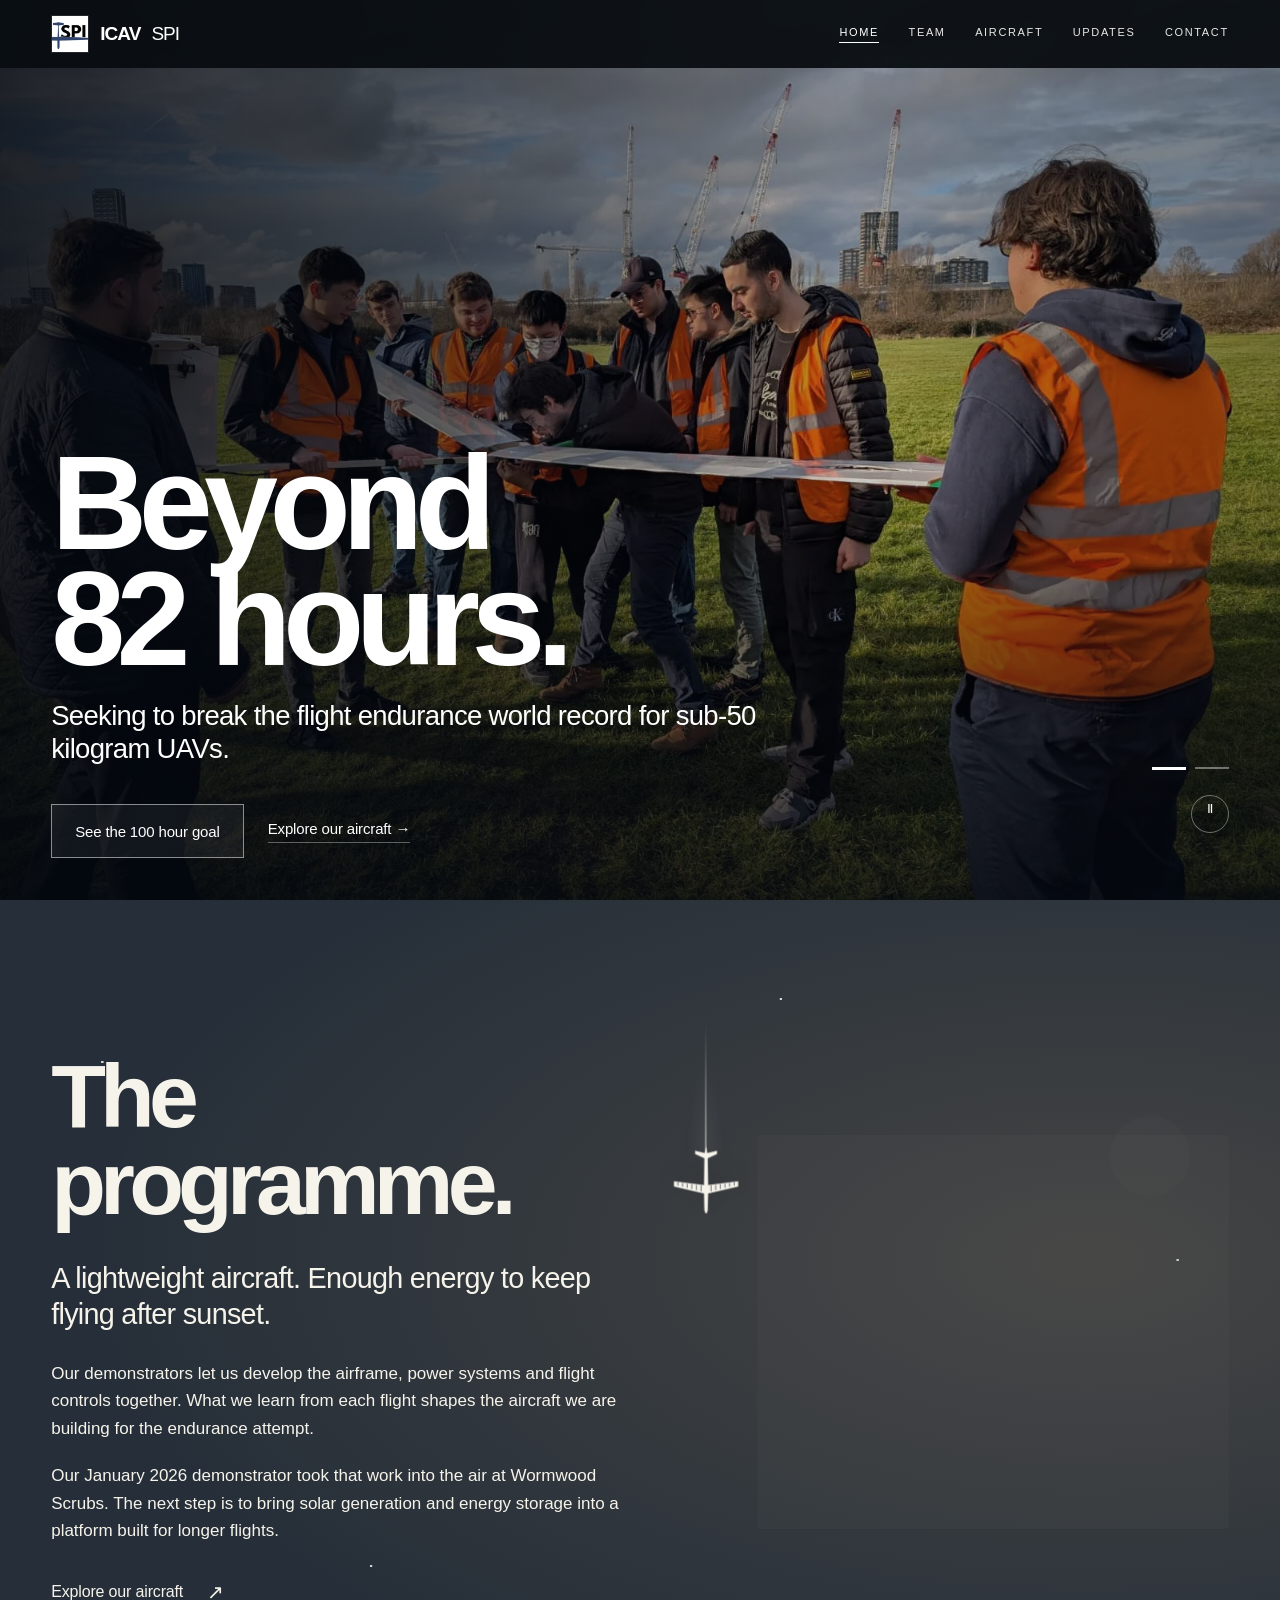
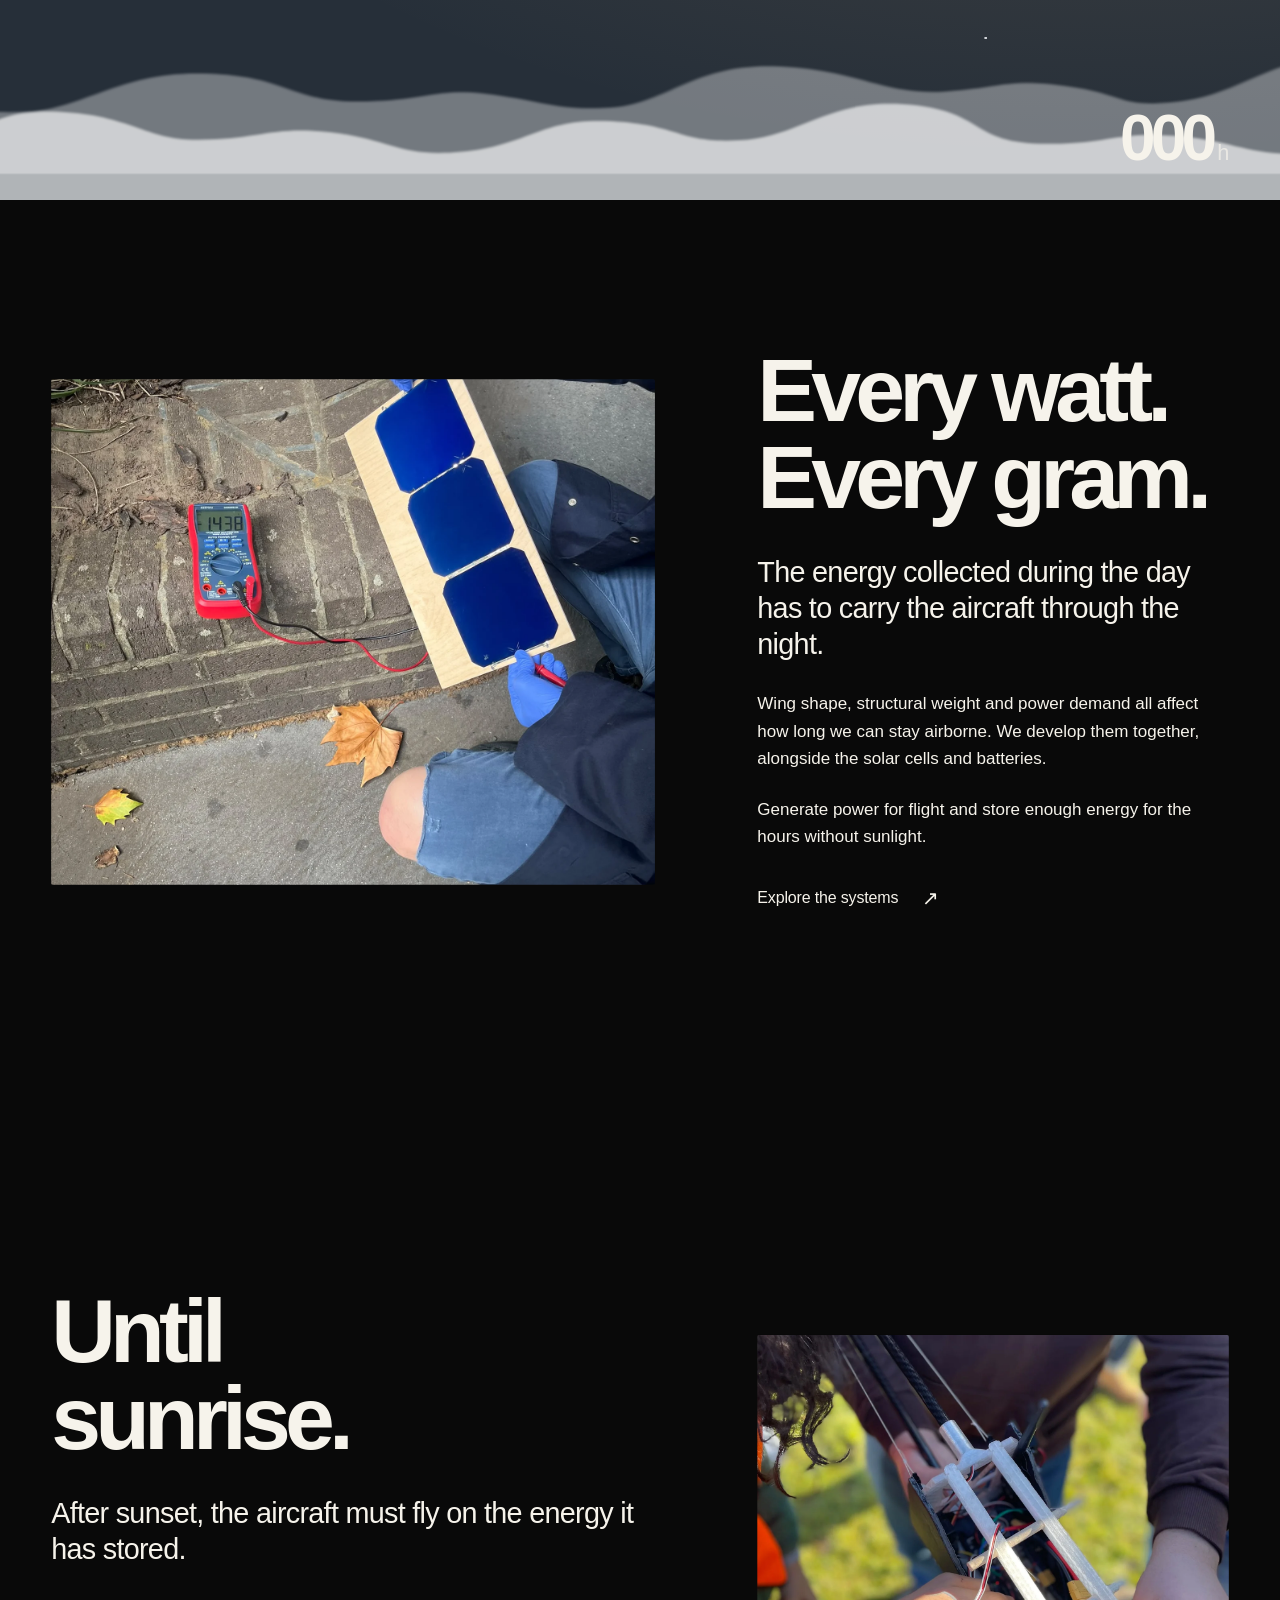
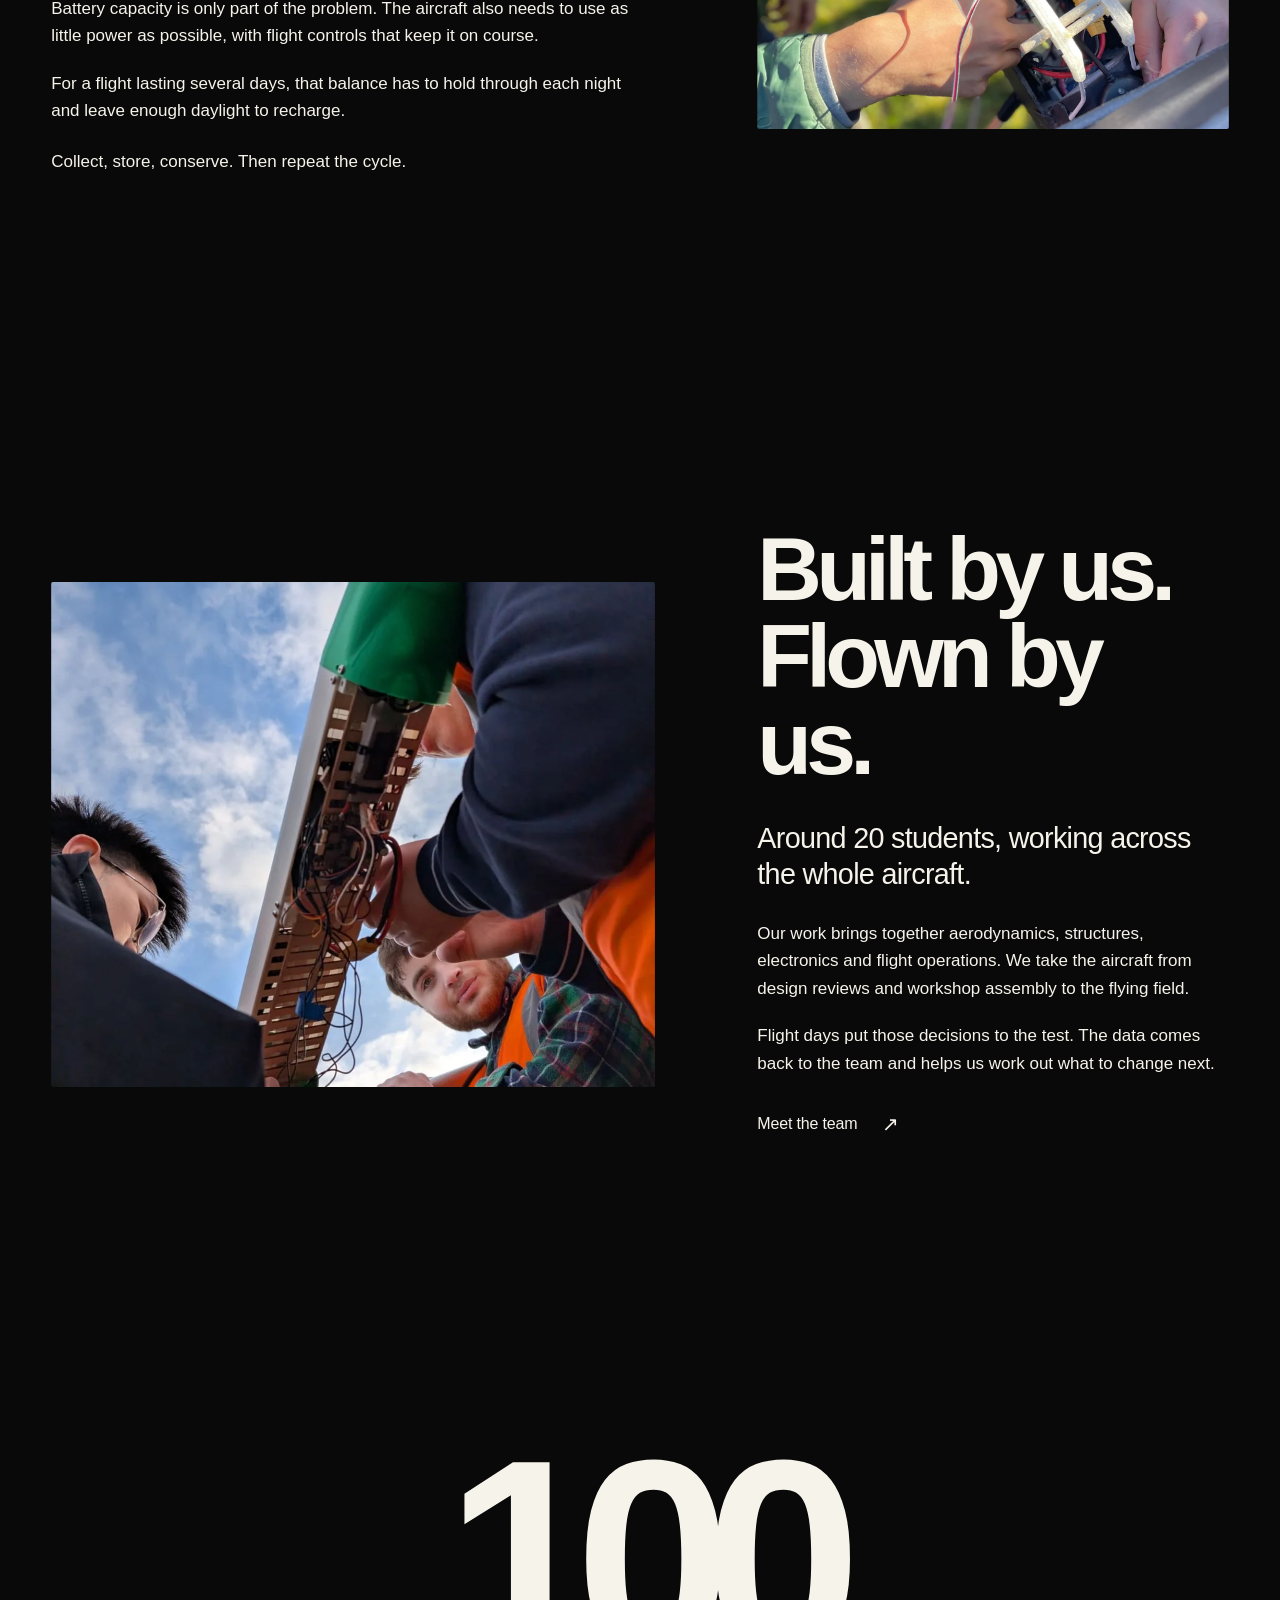
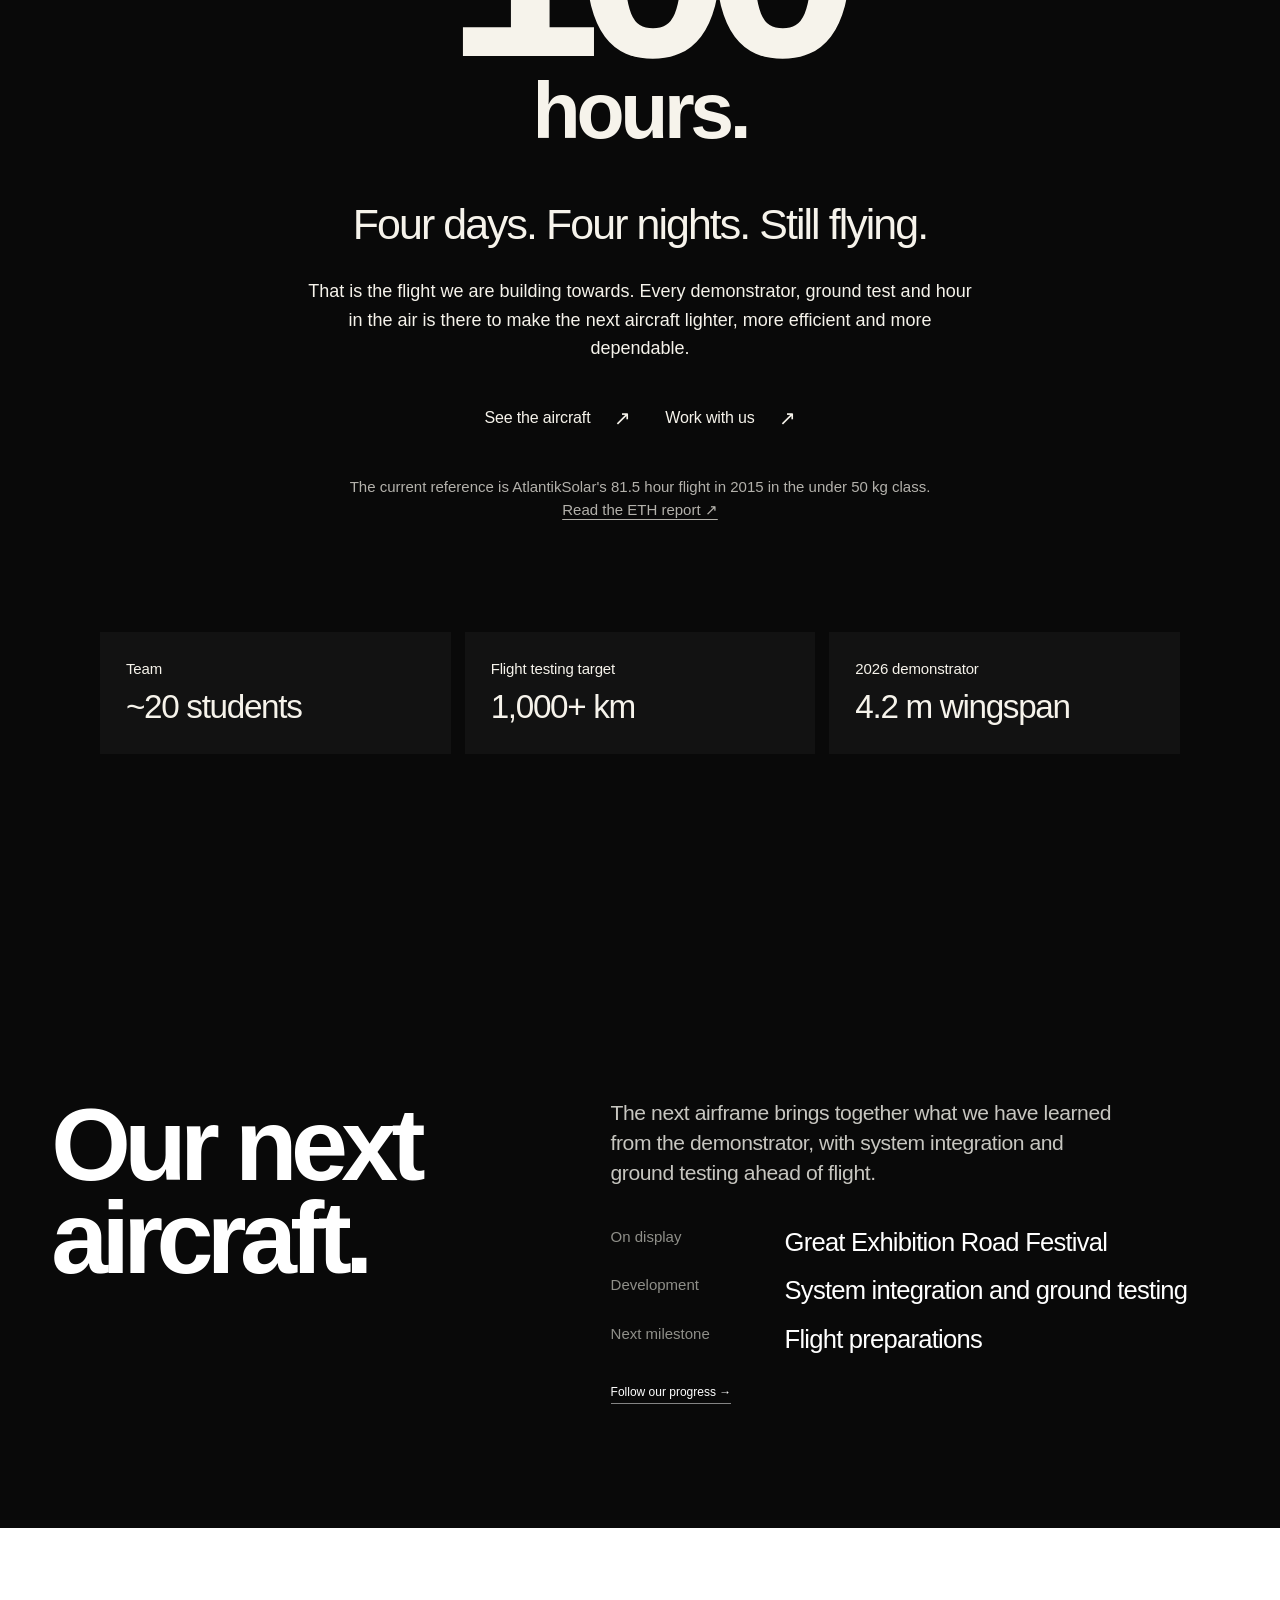
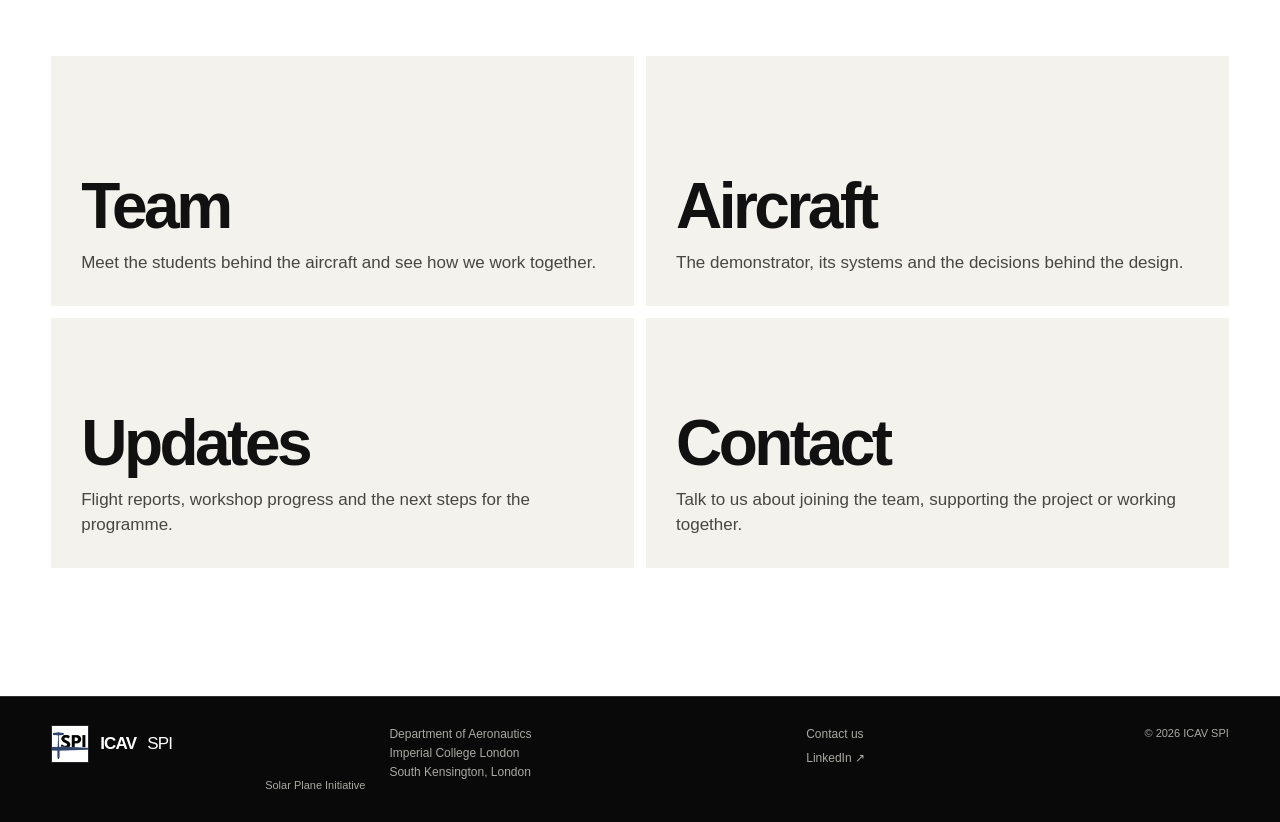
==== index.html @ b3674e22 "Stabilize homepage flight motion and use the actual ICAV aircraft design" ====
<!doctype html><html lang="en"><head><meta charset="utf-8"><meta name="viewport" content="width=device-width,initial-scale=1"><meta name="theme-color" content="#090909"><link rel="icon" type="image/png" sizes="140x140" href="assets/spi-logo.png?v=20260922-spifix2"><link rel="shortcut icon" href="assets/spi-logo.png?v=20260922-spifix2"><link rel="apple-touch-icon" href="assets/spi-logo.png?v=20260922-spifix2"><meta name="description" content="We are ICAV SPI, the Solar Plane Initiative at Imperial College London. We design, build and test solar aircraft to stay airborne for days at a time."><title>ICAV SPI | Solar Plane Initiative</title><link rel="stylesheet" href="site.css?v=20260922-spifix2"><link rel="stylesheet" href="flight.css?v=20261009-motion1"><link rel="stylesheet" href="motion.css?v=20261009-fixes1"></head><body>
<header class="site-header"><a class="brand" href="index.html">ICAV <span>SPI</span></a><button class="menu" type="button" aria-expanded="false" aria-controls="site-navigation">Menu</button><nav class="nav" id="site-navigation" aria-label="Main navigation"><a class="active" href="index.html">Home</a><a href="team.html">Team</a><a href="aircraft.html">Aircraft</a><a href="updates.html">Updates</a><a href="contact.html">Contact</a></nav></header>
<a class="skip-link" href="#main-content">Skip to content</a>
<main id="main-content">
<section class="page-hero home-hero">
<div class="home-hero-slides">
  <figure class="home-hero-slide active"><img src="assets/images/flight-test-crew.webp" alt="ICAV SPI flight test crew with the demonstrator at Wormwood Scrubs" width="1600" height="1204" fetchpriority="high" decoding="async"></figure>
  <figure class="home-hero-slide"><img src="assets/images/airframe-display.webp" alt="ICAV SPI airframe and solar wing on display outdoors" width="1920" height="1080" loading="eager" decoding="async"></figure>
</div>
<div class="shade"></div>
<div class="home-hero-content">
  <div class="hero-copy">
    <h1>Beyond<br>82 hours.</h1>
    <p class="hero-deck">Seeking to break the flight endurance world record for sub-50 kilogram UAVs.</p>
    <div class="hero-actions">
      <a class="button" href="#mission">See the 100 hour goal</a>
      <a class="text-link" href="aircraft.html">Explore our aircraft →</a>
    </div>
  </div>
  <div class="home-hero-controls">
    <div class="home-hero-dots" aria-label="Homepage slideshow controls">
      <button class="home-hero-dot active" type="button" aria-label="Show slide 1"></button>
      <button class="home-hero-dot" type="button" aria-label="Show slide 2"></button>
    </div>
    <button class="slideshow-toggle" type="button" aria-label="Pause slideshow">Pause</button>
  </div>
</div>
</section>

<div class="flight-story" id="mission" aria-label="The journey towards 100 hours">
  <div class="flight-stage" aria-hidden="true">
    <div class="flight-atmosphere"><div class="flight-horizon"></div><div class="flight-stars"></div><div class="flight-sun"></div></div>
    <div class="flight-birds">
      <svg class="bird-flight" viewBox="0 0 32 20"><g class="bird-wings"><path d="M2 12 Q8 6 16 12 Q24 6 30 12"/></g><path d="M16 11.5 L16 14"/></svg>
      <svg class="bird-flight" viewBox="0 0 32 20"><g class="bird-wings"><path d="M2 12 Q8 6 16 12 Q24 6 30 12"/></g><path d="M16 11.5 L16 14"/></svg>
      <svg class="bird-flight" viewBox="0 0 32 20"><g class="bird-wings"><path d="M2 12 Q8 6 16 12 Q24 6 30 12"/></g><path d="M16 11.5 L16 14"/></svg>
    </div>
    <div class="flight-landing-glow"></div>
  </div>
  <div class="cloud-overlay" aria-hidden="true"></div>
  <div class="flight-overlay" aria-hidden="true">
    <div class="flight-aircraft">
      <svg viewBox="0 0 180 210" role="presentation">
      <defs>
        <clipPath id="flight-wing-clip"><path d="M85 73 L7 91 L7 104 L85 94 L95 94 L173 104 L173 91 L95 73 Z"/></clipPath>
        <linearGradient id="flight-panel-light"><stop stop-color="#fff" stop-opacity="0"/><stop offset=".5" stop-color="#fff" stop-opacity=".8"/><stop offset="1" stop-color="#fff" stop-opacity="0"/></linearGradient>
      </defs>
      <g class="aircraft-shape">
        <path d="M86 29 Q90 12 94 29 L95 73 L173 91 L173 104 L95 94 L94 164 L118 175 L118 183 L93 177 L90 193 L87 177 L62 183 L62 175 L86 164 L85 94 L7 104 L7 91 L85 73 Z"/>
        <path class="aircraft-panels" d="M17 93 L17 102 M29 90 L29 100 M41 87 L41 98 M53 84 L53 97 M65 81 L65 95 M77 78 L77 94 M103 78 L103 94 M115 81 L115 95 M127 84 L127 97 M139 87 L139 98 M151 90 L151 100 M163 93 L163 102"/>
      </g><g class="flight-panel-glint" clip-path="url(#flight-wing-clip)"><rect class="panel-light" x="-28" y="66" width="27" height="44" fill="url(#flight-panel-light)"/></g></svg>
    </div>
    <div class="flight-counter"><strong><span data-flight-hours>000</span><small>h</small></strong></div>
  </div>

  <section class="flight-chapter programme-chapter" id="programme" data-flight-stop="0">
      <div class="chapter-grid">
      <div class="chapter-copy" data-reveal>
        <h2 class="display">The<br>programme.</h2>
        <p class="chapter-lead">A lightweight aircraft. Enough energy to keep flying after sunset.</p>
        <p>Our demonstrators let us develop the airframe, power systems and flight controls together. What we learn from each flight shapes the aircraft we are building for the endurance attempt.</p>
        <p>Our January 2026 demonstrator took that work into the air at Wormwood Scrubs. The next step is to bring solar generation and energy storage into a platform built for longer flights.</p>
        <a class="chapter-link" href="aircraft.html">Explore our aircraft <span>↗</span></a>
      </div>
      <figure class="chapter-photo" data-reveal><div class="chapter-photo-window"><img src="assets/images/early-demonstrator.webp" alt="An earlier ICAV SPI demonstrator on the airfield" width="2000" height="1500" loading="lazy" decoding="async"></div></figure>
    </div>
  </section>

  <section class="flight-chapter energy-chapter" id="daylight" data-flight-stop="6">
      <div class="chapter-grid chapter-reverse">
      <figure class="chapter-photo" data-reveal><div class="chapter-photo-window"><img src="assets/images/solar-cell-test.webp" alt="Solar cells connected to a multimeter during an outdoor test" width="1500" height="2000" loading="lazy" decoding="async"></div></figure>
      <div class="chapter-copy" data-reveal>
        <h2 class="display">Every watt.<br>Every gram.</h2>
        <p class="chapter-lead">The energy collected during the day has to carry the aircraft through the night.</p>
        <p>Wing shape, structural weight and power demand all affect how long we can stay airborne. We develop them together, alongside the solar cells and batteries.</p>
        <div class="chapter-detail"><span>In daylight</span><p>Generate power for flight and store enough energy for the hours without sunlight.</p></div>
        <a class="chapter-link" href="aircraft.html#systems">Explore the systems <span>↗</span></a>
      </div>
    </div>
  </section>

  <section class="flight-chapter night-chapter" id="overnight" data-flight-stop="18">
      <div class="chapter-grid">
      <div class="chapter-copy" data-reveal>
        <h2 class="display">Until<br>sunrise.</h2>
        <p class="chapter-lead">After sunset, the aircraft must fly on the energy it has stored.</p>
        <p>Battery capacity is only part of the problem. The aircraft also needs to use as little power as possible, with flight controls that keep it on course.</p>
        <p>For a flight lasting several days, that balance has to hold through each night and leave enough daylight to recharge.</p>
        <div class="chapter-detail"><span>The design challenge</span><p>Collect, store, conserve. Then repeat the cycle.</p></div>
      </div>
      <figure class="chapter-photo" data-reveal><div class="chapter-photo-window"><img src="assets/images/airframe-electronics.webp" alt="Hands working on the electronics inside an ICAV SPI airframe" width="1500" height="2000" loading="lazy" decoding="async"></div></figure>
    </div>
  </section>

  <section class="flight-chapter people-chapter" id="people" data-flight-stop="24">
      <div class="chapter-grid chapter-reverse">
      <figure class="chapter-photo" data-reveal><div class="chapter-photo-window"><img src="assets/images/flight-day-assembly.webp" alt="ICAV SPI students fitting the aircraft nose and checking the assembly on test day" width="1155" height="1536" loading="lazy" decoding="async"></div></figure>
      <div class="chapter-copy" data-reveal>
        <h2 class="display">Built by us.<br>Flown by us.</h2>
        <p class="chapter-lead">Around 20 students, working across the whole aircraft.</p>
        <p>Our work brings together aerodynamics, structures, electronics and flight operations. We take the aircraft from design reviews and workshop assembly to the flying field.</p>
        <p>Flight days put those decisions to the test. The data comes back to the team and helps us work out what to change next.</p>
        <a class="chapter-link" href="team.html">Meet the team <span>↗</span></a>
      </div>
    </div>
  </section>

  <section class="flight-chapter goal-chapter" id="flight-goal" data-flight-stop="82">
    <div class="goal-landing-copy" data-reveal>
      <h2 class="goal-number">100<span>hours.</span></h2>
      <p class="goal-statement">Four days. Four nights. Still flying.</p>
      <p class="goal-body">That is the flight we are building towards. Every demonstrator, ground test and hour in the air is there to make the next aircraft lighter, more efficient and more dependable.</p>
      <div class="goal-actions"><a class="chapter-link" href="aircraft.html">See the aircraft <span>↗</span></a><a class="chapter-link" href="contact.html">Work with us <span>↗</span></a></div>
      <p class="goal-benchmark">The current reference is AtlantikSolar's 81.5 hour flight in 2015 in the under 50 kg class. <a href="https://asl.ethz.ch/the-lab/asl-news/2015/07/asls-atlantiksolar-uav-breaks-world-endurance-record-with-81-hour-flight.html" target="_blank" rel="noreferrer">Read the ETH report ↗</a></p>
    </div>
    <div class="goal-facts">
      <div><span>Team</span><strong>~20 students</strong></div>
      <div><span>Flight testing target</span><strong>1,000+ km</strong></div>
      <div><span>2026 demonstrator</span><strong>4.2 m wingspan</strong></div>
    </div>
  </section>
</div>

<section class="section black home-next"><div class="split"><div><p class="label">2026 programme</p><h2 class="display">Our next<br>aircraft.</h2></div><div><p class="lead">The next airframe brings together what we have learned from the demonstrator, with system integration and ground testing ahead of flight.</p><div class="timeline"><div class="timeline-row"><span>On display</span><strong>Great Exhibition Road Festival</strong></div><div class="timeline-row"><span>Development</span><strong>System integration and ground testing</strong></div><div class="timeline-row"><span>Next milestone</span><strong>Flight preparations</strong></div></div><a class="text-link" href="updates.html">Follow our progress →</a></div></div></section>

<section class="section white home-explore"><div class="label">Explore ICAV SPI</div><div class="rows">
<a class="row" href="team.html"><span class="num">01</span><h3>Team</h3><p>Meet the students behind the aircraft and see how we work together.</p></a>
<a class="row" href="aircraft.html"><span class="num">02</span><h3>Aircraft</h3><p>The demonstrator, its systems and the decisions behind the design.</p></a>
<a class="row" href="updates.html"><span class="num">03</span><h3>Updates</h3><p>Flight reports, workshop progress and the next steps for the programme.</p></a>
<a class="row" href="contact.html"><span class="num">04</span><h3>Contact</h3><p>Talk to us about joining the team, supporting the project or working together.</p></a>
</div></section>
</main><footer class="footer footer-compact">
  <div class="footer-identity"><a class="brand" href="index.html">ICAV <span>SPI</span></a><p>Solar Plane Initiative</p></div>
  <address class="footer-location">Department of Aeronautics<br>Imperial College London<br>South Kensington, London</address>
  <div class="footer-links"><a href="contact.html">Contact us</a><a href="https://www.linkedin.com/company/icavspi-solar-plane-initiative/" target="_blank" rel="noreferrer">LinkedIn ↗</a></div>
  <p class="footer-copyright">© <span data-year></span> ICAV SPI</p>
</footer><script src="site.js?v=20261009-fixes1"></script></body></html>
---- site.css ----
:root{--ink:#090909;--paper:#f2f0ea;--white:#fff;--muted:#aaa9a3;--line:#cbc9c1;--pad:clamp(22px,4vw,72px)}
*{box-sizing:border-box}html{scroll-behavior:smooth}body{margin:0;background:var(--ink);color:#fff;font-family:"Helvetica Neue",Helvetica,Arial,sans-serif;-webkit-font-smoothing:antialiased}a{color:inherit;text-decoration:none}img{display:block;width:100%}button,input,textarea{font:inherit}
.site-header{position:fixed;z-index:80;inset:0 0 auto;display:flex;align-items:center;justify-content:space-between;padding:21px var(--pad);color:#fff;mix-blend-mode:difference}.brand{display:inline-flex;align-items:center;gap:11px;font-size:19px;font-weight:800;letter-spacing:-.05em}.brand:before{content:"";width:34px;height:34px;flex:0 0 auto;background:url("assets/spi-logo.svg?v=20260922-spi") center/contain no-repeat;border-radius:3px}.brand span{font-weight:400}.nav{display:flex;gap:clamp(17px,2.3vw,40px)}.nav a,.menu{font-size:10px;letter-spacing:.15em;text-transform:uppercase}.nav a.active{border-bottom:1px solid currentColor;padding-bottom:4px}.menu{display:none;border:0;background:none;color:inherit}
.page-hero{position:relative;min-height:100svh;overflow:hidden;background:#111}.page-hero.small{min-height:78svh}.page-hero>img{position:absolute;inset:0;height:100%;object-fit:cover;filter:saturate(.86) contrast(1.03)}.page-hero.team>img{object-position:center 46%}.page-hero.aircraft>img{object-position:center 55%}.page-hero.contact>img{object-position:center}.shade{position:absolute;inset:0;background:linear-gradient(90deg,rgba(0,0,0,.78),rgba(0,0,0,.28) 58%,rgba(0,0,0,.05)),linear-gradient(0deg,rgba(0,0,0,.65),transparent 48%)}.hero-copy{position:absolute;z-index:2;left:var(--pad);bottom:clamp(88px,12vh,145px);width:min(1120px,calc(100% - var(--pad)*2))}.eyebrow,.label{margin:0 0 22px;font-size:10px;font-weight:700;letter-spacing:.18em;text-transform:uppercase}.page-hero h1,.display{margin:0;font-weight:700;letter-spacing:-.065em;line-height:.91}.page-hero h1{font-size:clamp(64px,10vw,158px)}.page-hero.small h1{font-size:clamp(62px,9vw,140px)}.hero-deck{max-width:690px;margin:26px 0 0;font-size:clamp(18px,2vw,27px);line-height:1.25;letter-spacing:-.025em}.hero-actions{display:flex;gap:28px;align-items:center;margin-top:34px}.button{display:inline-flex;align-items:center;min-height:48px;padding:0 20px;border:1px solid rgba(255,255,255,.8);font-size:10px;letter-spacing:.11em;text-transform:uppercase;transition:.2s}.button:hover{background:#fff;color:#000}.text-link{padding-bottom:4px;border-bottom:1px solid rgba(255,255,255,.5);font-size:12px}.hero-meta{position:absolute;z-index:2;right:var(--pad);bottom:34px;font-size:9px;letter-spacing:.14em;text-transform:uppercase}
.section{padding:clamp(92px,10vw,165px) var(--pad)}.paper{background:var(--paper);color:var(--ink)}.white{background:#fff;color:#111}.black{background:var(--ink);color:#fff}.split{display:grid;grid-template-columns:1.35fr .65fr;gap:clamp(48px,8vw,130px);align-items:end}.display{font-size:clamp(56px,8vw,128px)}.lead{max-width:510px;margin:0;font-size:clamp(18px,1.45vw,24px);line-height:1.45;letter-spacing:-.02em}.body-copy{font-size:16px;line-height:1.6;color:#44433f}.body-copy p{margin:0 0 20px}
.stats{display:grid;grid-template-columns:repeat(4,1fr);padding:66px var(--pad);background:var(--ink)}.stat{min-height:120px;padding:15px 26px 0 0;border-top:1px solid rgba(255,255,255,.24)}.stat+.stat{padding-left:26px;border-left:1px solid rgba(255,255,255,.14)}.stat span{display:block;color:var(--muted);font-size:9px;letter-spacing:.14em;text-transform:uppercase}.stat strong{display:block;margin-top:32px;font-size:clamp(24px,2.3vw,38px);letter-spacing:-.05em}
.photo-grid{display:grid;grid-template-columns:1.15fr .85fr;gap:16px}.photo-stack{display:grid;grid-template-rows:1fr 1fr;gap:16px}.photo{position:relative;overflow:hidden;background:#ccc;min-height:320px}.photo.tall{min-height:720px}.photo img{height:100%;object-fit:cover}.photo:after{content:"";position:absolute;inset:58% 0 0;background:linear-gradient(transparent,rgba(0,0,0,.62));pointer-events:none}.caption{position:absolute;z-index:2;left:18px;right:18px;bottom:16px;display:flex;justify-content:space-between;gap:16px;color:#fff;font-size:9px;letter-spacing:.12em;text-transform:uppercase;text-shadow:0 1px 9px rgba(0,0,0,.7)}
.rows{border-top:1px solid var(--line)}.row{display:grid;grid-template-columns:100px 1fr 1fr;gap:30px;padding:27px 0;border-bottom:1px solid var(--line);align-items:start}.row .num{font-size:10px;letter-spacing:.15em}.row h3{margin:0;font-size:clamp(30px,4vw,60px);letter-spacing:-.055em;line-height:.95}.row p{max-width:540px;margin:4px 0 0;color:#474640;font-size:15px;line-height:1.5}
.people{display:grid;grid-template-columns:repeat(2,1fr);border-top:1px solid var(--line)}.person{padding:28px 0;border-bottom:1px solid var(--line);display:grid;grid-template-columns:120px 1fr;gap:20px}.person:nth-child(odd){padding-right:34px}.person:nth-child(even){padding-left:34px;border-left:1px solid var(--line)}.person span{font-size:10px;letter-spacing:.15em;text-transform:uppercase;color:#666}.person strong{font-size:clamp(22px,2vw,32px);font-weight:500;letter-spacing:-.03em}
.timeline{border-top:1px solid rgba(255,255,255,.25)}.timeline-row{display:grid;grid-template-columns:150px 1fr;gap:24px;padding:25px 0;border-bottom:1px solid rgba(255,255,255,.2)}.timeline-row span{font-size:9px;letter-spacing:.15em;text-transform:uppercase;color:#aaa}.timeline-row strong{font-size:clamp(20px,2vw,30px);font-weight:500;letter-spacing:-.03em}
.news-list{border-top:1px solid var(--line)}.news-link{display:grid;grid-template-columns:150px 1fr 28px;gap:25px;align-items:center;padding:28px 0;border-bottom:1px solid var(--line);transition:padding .2s}.news-link:hover{padding-left:10px}.news-link span{font-size:10px;letter-spacing:.14em;text-transform:uppercase;color:#666}.news-link strong{font-size:clamp(21px,2vw,31px);font-weight:500;letter-spacing:-.03em}.news-link b{font-size:20px;font-weight:400}
.contact-grid{display:grid;grid-template-columns:1fr 1fr;gap:clamp(55px,8vw,130px)}.contact-option{padding:25px 0;border-top:1px solid rgba(255,255,255,.25)}.contact-option:last-child{border-bottom:1px solid rgba(255,255,255,.25)}.contact-option span{display:block;margin-bottom:10px;font-size:9px;letter-spacing:.15em;text-transform:uppercase;color:#aaa}.contact-option strong{font-size:clamp(20px,2vw,30px);font-weight:500;letter-spacing:-.03em}.contact-option p{max-width:550px;margin:8px 0 0;color:#b8b8b3;font-size:14px;line-height:1.5}
.loiter{height:320vh;position:relative;background:#0c0e12}.sticky{position:sticky;top:0;height:100svh;overflow:hidden;padding:26px var(--pad) 34px;background:#0b1423;isolation:isolate}.sky{position:absolute;inset:0;z-index:0;background:linear-gradient(180deg,var(--sky-top,#7d91aa) 0%,var(--sky-mid,#aebdca) 48%,var(--sky-bottom,#6d7f92) 100%);transition:background .08s linear}.sky:before{content:"";position:absolute;z-index:1;inset:44% 0 0;background:radial-gradient(60% 13% at 24% 11%,rgba(255,255,255,.24),transparent 72%),radial-gradient(55% 12% at 74% 12%,rgba(255,255,255,.18),transparent 72%),linear-gradient(180deg,rgba(255,255,255,.12),transparent 36%);opacity:var(--cloud-opacity,.9)}.sky:after{content:"";position:absolute;z-index:1;inset:0;background:linear-gradient(90deg,rgba(14,24,38,.22),transparent 34%,transparent 68%,rgba(20,29,41,.2));opacity:.7}.sun,.moon{position:absolute;z-index:3;width:clamp(70px,7vw,118px);aspect-ratio:1;border-radius:50%;transform:translate(-50%,-50%);pointer-events:none}.sun{left:var(--sun-x,28%);top:var(--sun-y,18%);opacity:var(--sun-opacity,1);background:radial-gradient(circle,rgba(255,253,229,1) 0 19%,rgba(255,240,176,.58) 36%,rgba(255,225,136,.17) 58%,transparent 74%);box-shadow:0 0 65px rgba(255,235,170,.32)}.moon{left:var(--moon-x,72%);top:var(--moon-y,18%);opacity:var(--moon-opacity,0);width:clamp(34px,3.1vw,54px);background:#f0f3f8;box-shadow:0 0 30px rgba(211,224,245,.2)}.stars{position:absolute;z-index:2;inset:0;opacity:var(--stars-opacity,0);background-image:radial-gradient(circle at 10% 18%,rgba(255,255,255,.82) 0 1px,transparent 1.5px),radial-gradient(circle at 24% 11%,rgba(255,255,255,.6) 0 1px,transparent 1.5px),radial-gradient(circle at 39% 25%,rgba(255,255,255,.75) 0 1px,transparent 1.5px),radial-gradient(circle at 55% 13%,rgba(255,255,255,.62) 0 1px,transparent 1.5px),radial-gradient(circle at 69% 22%,rgba(255,255,255,.8) 0 1px,transparent 1.5px),radial-gradient(circle at 82% 12%,rgba(255,255,255,.66) 0 1px,transparent 1.5px),radial-gradient(circle at 92% 29%,rgba(255,255,255,.78) 0 1px,transparent 1.5px),radial-gradient(circle at 16% 37%,rgba(255,255,255,.5) 0 1px,transparent 1.5px),radial-gradient(circle at 46% 35%,rgba(255,255,255,.64) 0 1px,transparent 1.5px),radial-gradient(circle at 75% 39%,rgba(255,255,255,.7) 0 1px,transparent 1.5px);background-size:100% 100%}.horizon-glow{position:absolute;z-index:2;left:0;right:0;top:42%;height:18%;opacity:var(--horizon-opacity,.25);background:linear-gradient(180deg,transparent,rgba(255,203,154,.38) 45%,rgba(255,242,223,.15) 63%,transparent)}.topline{display:flex;justify-content:space-between;position:relative;z-index:4;padding-top:52px;border-top:0;font-size:9px;letter-spacing:.18em;text-transform:uppercase}.hours{position:absolute;z-index:4;top:14.5%;left:var(--pad);display:flex;align-items:flex-start;gap:20px}.hours>span{font-size:clamp(100px,20vw,320px);line-height:.72;font-weight:700;letter-spacing:-.09em;font-variant-numeric:tabular-nums}.hours-meta{padding-top:clamp(72px,8vw,118px)}.hours strong{display:block;font-size:clamp(24px,3vw,49px);line-height:.88;letter-spacing:-.04em}.hours small{display:block;margin-top:9px;font-size:9px;letter-spacing:.16em;text-transform:uppercase}.orbit{position:absolute;inset:0;width:100%;height:100%;overflow:visible;z-index:2}.track,.progress{fill:none;stroke-width:2;vector-effect:non-scaling-stroke;stroke-linecap:round}.track{stroke:rgba(255,255,255,.22);stroke-dasharray:1 12}.progress{stroke:rgba(255,255,255,.9);filter:drop-shadow(0 0 3px rgba(255,255,255,.28))}.orbit-node{fill:rgba(255,255,255,.96);filter:drop-shadow(0 0 7px rgba(255,255,255,.55))}.orbit-node-soft{opacity:.86}.plane{filter:drop-shadow(0 2px 5px rgba(8,16,28,.22))}.plane .uav-outline path{fill:rgba(255,255,255,.94);stroke:rgba(255,255,255,.99);stroke-width:1.1;stroke-linecap:round;stroke-linejoin:round;vector-effect:non-scaling-stroke}.plane .uav-fuselage{stroke-width:1.25!important}.plane .uav-tailboom{fill:none!important;stroke-width:3.2!important}.plane .uav-panels path{fill:none;stroke:rgba(123,151,180,.78);stroke-width:.9;stroke-linecap:round;vector-effect:non-scaling-stroke}.telemetry{position:absolute;z-index:4;bottom:30px;left:var(--pad);right:var(--pad);display:grid;grid-template-columns:1.15fr 1fr 1fr .65fr;align-items:center;padding-top:12px;border-top:1px solid rgba(255,255,255,.48)}.telemetry>div{min-height:40px;padding-right:22px;margin-right:22px;border-right:1px solid rgba(255,255,255,.24);display:flex;align-items:center;gap:20px}.telemetry>div:last-child{border:0;margin:0;padding:0;justify-content:flex-end}.telemetry span,.telemetry strong{text-transform:uppercase;letter-spacing:.16em}.telemetry span{font-size:9px}.telemetry strong{font-size:11px}.telemetry strong b{font:inherit}.telemetry-active i{width:9px;height:9px;border-radius:50%;background:#e6fff0;box-shadow:0 0 10px rgba(225,255,238,.95)}
.footer{padding:26px var(--pad) 32px;border-top:1px solid rgba(255,255,255,.16);display:grid;grid-template-columns:1fr 2fr 1fr;gap:30px;align-items:center;color:var(--muted);font-size:10px}.footer p{margin:0}.footer p:last-child{text-align:right}.footer .brand{color:#fff}
@media(max-width:850px){.site-header{mix-blend-mode:normal;background:rgba(8,8,8,.86);backdrop-filter:blur(14px)}.brand:before{width:34px;height:34px}.menu{display:block}.nav{position:fixed;top:60px;left:0;right:0;display:none;flex-direction:column;padding:22px var(--pad) 30px;background:#0a0a0a}.nav.open{display:flex}.hero-copy{bottom:105px}.page-hero h1,.page-hero.small h1{font-size:clamp(58px,15vw,100px)}.hero-actions{flex-direction:column;align-items:flex-start;gap:18px}.hero-meta{display:none}.split,.contact-grid{grid-template-columns:1fr}.stats{grid-template-columns:1fr 1fr}.stat:nth-child(3){border-left:0;padding-left:0}.photo-grid{grid-template-columns:1fr}.photo.tall{min-height:560px}.photo-stack{grid-template-columns:1fr 1fr;grid-template-rows:none}.photo-stack .photo{min-height:300px}.row{grid-template-columns:55px 1fr}.row p{grid-column:2}.people{grid-template-columns:1fr}.person,.person:nth-child(odd),.person:nth-child(even){padding:24px 0;border-left:0}.news-link{grid-template-columns:100px 1fr 20px}.telemetry{grid-template-columns:1fr 1fr;row-gap:12px}.telemetry>div{display:flex;border-right:0;margin-right:0;padding-right:12px}.telemetry>div:nth-child(3),.telemetry>div:nth-child(4){display:none}.hours{top:18%;display:block}.hours>span{display:block;font-size:30vw}.hours-meta{padding-top:0;margin-top:10px}.footer{grid-template-columns:1fr;gap:12px}.footer p:last-child{text-align:left}}
@media(max-width:540px){.brand:before{display:block}.stats{grid-template-columns:1fr}.stat,.stat+.stat,.stat:nth-child(3){border-left:0;padding-left:0}.photo-stack{grid-template-columns:1fr}.topline span:last-child{display:none}.people .person{grid-template-columns:1fr}.news-link{grid-template-columns:1fr 20px}.news-link span{grid-column:1/-1}.news-link strong{grid-column:1}.timeline-row{grid-template-columns:95px 1fr}}
/* 2026-09-19 loiter/header corrections */
.site-header{border:0!important;box-shadow:none!important;outline:0!important}
.topline{border:0!important;border-top:0!important;box-shadow:none!important;outline:0!important}
.topline:before,.topline:after{display:none!important;content:none!important}
.sticky{border:0!important;box-shadow:none!important}
.progress-dot{fill:rgba(255,255,255,.99);filter:drop-shadow(0 0 10px rgba(255,255,255,.72))}
.brand:before{
  content:""!important;
  width:34px!important;
  height:34px!important;
  flex:0 0 34px!important;
  background-image:url("assets/icav-mark.svg")!important;
  background-repeat:no-repeat!important;
  background-position:center!important;
  background-size:contain!important;
  border-radius:0!important;
}


/* 2026-09-19 homepage slideshow refresh */
.home-hero{min-height:100svh;background:#070a10}
.home-hero-slides{position:absolute;inset:0}
.home-hero-slide{position:absolute;inset:0;margin:0;opacity:0;overflow:hidden;transition:opacity .85s ease}
.home-hero-slide.active{opacity:1}
.home-hero-slide img{position:absolute;inset:0;width:100%;height:100%;object-fit:cover;object-position:center;filter:saturate(.9) contrast(1.04);transform:scale(1.035);transition:transform 7s ease}
.home-hero-slide.active img{transform:scale(1)}
.home-hero-slide figcaption{position:absolute;right:var(--pad);bottom:30px;z-index:2;color:rgba(255,255,255,.68);font-size:9px;letter-spacing:.16em;text-transform:uppercase}
.home-hero .shade{background:linear-gradient(90deg,rgba(3,8,15,.84) 0%,rgba(3,8,15,.54) 34%,rgba(3,8,15,.14) 66%,rgba(3,8,15,.3) 100%),linear-gradient(0deg,rgba(3,7,14,.78),rgba(3,7,14,.06) 48%,rgba(3,7,14,.22))}
.home-hero-content{position:absolute;z-index:3;left:var(--pad);right:var(--pad);bottom:42px;display:flex;justify-content:space-between;align-items:flex-end;gap:50px}
.home-hero .hero-copy{position:relative;left:auto;bottom:auto;width:min(780px,70vw)}
.home-hero .eyebrow{margin-bottom:18px}
.home-hero h1{font-size:clamp(78px,10.4vw,160px);line-height:.87}
.home-hero .hero-deck{max-width:600px;margin-top:22px;font-size:clamp(20px,1.75vw,27px);line-height:1.22}
.home-hero .hero-actions{gap:18px;margin-top:28px}
.home-hero .button{background:rgba(255,255,255,.06);border-color:rgba(255,255,255,.5);backdrop-filter:blur(10px)}
.home-hero .button:hover{background:#fff;color:#000}
.home-hero .text-link{font-size:11px;letter-spacing:.1em;text-transform:uppercase;border-bottom-color:rgba(255,255,255,.34)}
.home-hero-controls{display:flex;flex-direction:column;align-items:flex-end;gap:14px;max-width:300px}
.home-hero-controls>p{margin:0;color:rgba(255,255,255,.62);font-size:9px;line-height:1.5;letter-spacing:.15em;text-transform:uppercase;text-align:right}
.home-hero-dots{display:flex;gap:9px}
.home-hero-dot{width:34px;height:2px;border:0;padding:0;background:rgba(255,255,255,.26);cursor:pointer;transition:background .2s ease,transform .2s ease}
.home-hero-dot.active{background:#fff;transform:scaleY(1.45)}
.home-hero-dot:hover{background:rgba(255,255,255,.7)}
@media(max-width:900px){
  .home-hero-content{align-items:flex-start;flex-direction:column;bottom:34px}
  .home-hero .hero-copy{width:100%}
  .home-hero-controls{align-items:flex-start;max-width:none}
  .home-hero-controls>p{text-align:left}
  .home-hero-slide figcaption{display:none}
}
@media(max-width:600px){
  .home-hero h1{font-size:clamp(62px,19vw,100px)}
  .home-hero .hero-deck{font-size:19px}
  .home-hero-dot{width:22px}
}

/* 2026-09-19 Team page redesign */
.team-hero>img{object-position:center 44%}
.team-intro-grid{display:grid;grid-template-columns:1.25fr .75fr;gap:clamp(50px,8vw,130px);align-items:end}
.team-intro-copy{font-size:clamp(18px,1.45vw,24px);line-height:1.46;letter-spacing:-.02em}
.team-intro-copy p{margin:0 0 20px}
.team-photo-story{padding:0 var(--pad) clamp(90px,10vw,160px);background:var(--paper);color:var(--ink);display:grid;grid-template-columns:1.55fr .75fr;gap:16px}
.team-photo-pair{display:grid;grid-template-rows:1fr 1fr;gap:16px}
.team-photo{position:relative;margin:0;min-height:360px;overflow:hidden;background:#c8c8c4}
.team-photo-wide{min-height:740px}
.team-photo img{width:100%;height:100%;object-fit:cover;filter:saturate(.9)}
.team-photo:after{content:"";position:absolute;inset:58% 0 0;background:linear-gradient(transparent,rgba(0,0,0,.64))}
.team-photo figcaption{position:absolute;z-index:2;left:18px;right:18px;bottom:16px;display:flex;justify-content:space-between;gap:16px;color:#fff;font-size:9px;letter-spacing:.14em;text-transform:uppercase}
.team-section-head{display:grid;grid-template-columns:1.25fr .75fr;gap:50px;align-items:end;margin-bottom:72px}
.team-section-head .label{grid-column:1/-1;margin-bottom:-22px}
.team-section-head .lead{justify-self:end}
.team-section-head.compact{margin-bottom:54px}
.team-bands{display:grid;grid-template-columns:repeat(5,1fr);border-top:1px solid var(--line)}
.team-bands article{min-height:390px;padding:24px 24px 24px 0;display:flex;flex-direction:column;border-right:1px solid var(--line)}
.team-bands article+article{padding-left:24px}
.team-bands article:last-child{border-right:0}
.team-bands span{font-size:10px;letter-spacing:.15em}
.team-bands h3{margin:72px 0 14px;font-size:clamp(27px,2.4vw,42px);line-height:.94;letter-spacing:-.05em}
.team-bands p{margin:auto 0 0;color:#4a4945;font-size:14px;line-height:1.5}
.team-testday-grid{display:grid;grid-template-columns:.82fr 1.18fr;gap:clamp(55px,8vw,120px);align-items:end}
.team-testday .lead{margin-top:28px;color:#c5c5c0}
.team-testday-photo{margin:0;min-height:580px;overflow:hidden}
.team-testday-photo img{width:100%;height:100%;object-fit:cover}
.crew-list{display:grid;grid-template-columns:repeat(5,1fr);margin-top:54px;border-top:1px solid rgba(255,255,255,.24);border-bottom:1px solid rgba(255,255,255,.24)}
.crew-list span{padding:20px 18px 20px 0;border-right:1px solid rgba(255,255,255,.18);font-size:13px;letter-spacing:.01em}
.crew-list span:nth-child(5n){border-right:0}
.crew-list span:nth-child(n+6){border-top:1px solid rgba(255,255,255,.18)}
.team-gallery{display:grid;grid-template-columns:1.2fr .8fr .8fr 1.2fr;gap:12px}
.team-gallery figure{margin:0;min-height:390px;position:relative;overflow:hidden;background:#ccc}
.team-gallery figure:nth-child(2),.team-gallery figure:nth-child(3){min-height:330px;align-self:center}
.team-gallery img{width:100%;height:100%;object-fit:cover}
.team-gallery figcaption{position:absolute;left:14px;bottom:12px;padding:7px 9px;background:rgba(0,0,0,.5);backdrop-filter:blur(8px);color:#fff;font-size:9px;letter-spacing:.13em;text-transform:uppercase}
.team-cta{background:linear-gradient(180deg,#0b0b0b,#10151d)}
@media(max-width:1000px){
  .team-bands{grid-template-columns:1fr 1fr}
  .team-bands article{border-bottom:1px solid var(--line)}
  .team-bands article:nth-child(even){border-right:0;padding-left:24px}
  .team-bands article:last-child{grid-column:1/-1;border-right:0}
  .crew-list{grid-template-columns:1fr 1fr}
  .crew-list span,.crew-list span:nth-child(5n){border-right:1px solid rgba(255,255,255,.18);border-top:1px solid rgba(255,255,255,.18)}
  .crew-list span:nth-child(even){border-right:0}
  .team-gallery{grid-template-columns:1fr 1fr}
}
@media(max-width:850px){
  .team-intro-grid,.team-section-head,.team-testday-grid{grid-template-columns:1fr}
  .team-section-head .lead{justify-self:start}
  .team-photo-story{grid-template-columns:1fr}
  .team-photo-wide{min-height:520px}
  .team-photo-pair{grid-template-columns:1fr 1fr;grid-template-rows:none}
  .team-photo{min-height:300px}
  .team-testday-photo{min-height:420px}
}
@media(max-width:560px){
  .team-bands,.team-gallery,.crew-list,.team-photo-pair{grid-template-columns:1fr}
  .team-bands article,.team-bands article+article,.team-bands article:nth-child(even){padding:22px 0;border-right:0}
  .team-bands article{min-height:300px}
  .team-bands article:last-child{grid-column:auto}
  .crew-list span,.crew-list span:nth-child(5n),.crew-list span:nth-child(even){border-right:0}
  .team-gallery figure,.team-gallery figure:nth-child(2),.team-gallery figure:nth-child(3){min-height:320px}
}

/* 2026-09-19 uploaded Team photos */
.team-life{padding-top:clamp(64px,8vw,120px)}
.team-life-grid{display:grid;grid-template-columns:1.45fr .55fr;gap:clamp(36px,6vw,92px);align-items:end}
.team-life-main,.team-review-image,.team-partner-image{margin:0;position:relative;overflow:hidden;background:#d6d4cd}
.team-life-main{min-height:520px}
.team-life-main img,.team-review-image img,.team-partner-image img{width:100%;height:100%;object-fit:cover}
.team-life-main:after{content:"";position:absolute;inset:62% 0 0;background:linear-gradient(transparent,rgba(0,0,0,.58))}
.team-life-main figcaption{position:absolute;z-index:2;left:18px;right:18px;bottom:15px;display:flex;justify-content:space-between;color:#fff;font-size:9px;letter-spacing:.14em;text-transform:uppercase}
.team-life-copy .display{font-size:clamp(48px,5.6vw,92px)}
.team-life-copy .lead{margin-top:26px;color:#44433f}

.team-review{padding-top:clamp(90px,10vw,150px);padding-bottom:clamp(90px,10vw,150px)}
.team-review-grid{display:grid;grid-template-columns:.7fr 1.3fr;gap:clamp(44px,7vw,110px);align-items:center}
.team-review-copy .display{font-size:clamp(52px,6.8vw,108px)}
.team-review-copy .lead{margin-top:28px;color:#484742}
.team-review-image{min-height:600px}
.team-review-image figcaption{position:absolute;left:16px;bottom:14px;padding:7px 9px;background:rgba(0,0,0,.48);backdrop-filter:blur(8px);color:#fff;font-size:9px;letter-spacing:.13em;text-transform:uppercase}

.team-partner{padding-top:clamp(80px,9vw,140px);padding-bottom:clamp(80px,9vw,140px)}
.team-partner-grid{display:grid;grid-template-columns:.75fr 1.25fr;gap:clamp(52px,8vw,130px);align-items:center}
.team-partner-image{min-height:500px;background:#fff}
.team-partner-image img{object-fit:contain}
.team-partner-copy .display{font-size:clamp(48px,6.8vw,110px)}
.team-partner-copy .lead{margin:28px 0 32px;color:#44433f}
.dark-link{color:#111;border-bottom-color:rgba(0,0,0,.35);font-size:11px;letter-spacing:.09em;text-transform:uppercase}

@media(max-width:900px){
  .team-life-grid,.team-review-grid,.team-partner-grid{grid-template-columns:1fr}
  .team-life-main,.team-review-image{min-height:430px}
  .team-partner-image{min-height:420px}
  .team-life-copy,.team-partner-copy{max-width:720px}
}
@media(max-width:560px){
  .team-life-main,.team-review-image{min-height:300px}
  .team-partner-image{min-height:330px}
}

/* 2026-09-19 enhanced Team image sizing */
.team-life-grid{grid-template-columns:minmax(0,720px) minmax(280px,1fr);justify-content:space-between}
.team-life-main{width:100%;max-width:720px;min-height:0;aspect-ratio:16/9}
.team-review-grid{grid-template-columns:minmax(280px,.8fr) minmax(0,720px);justify-content:space-between}
.team-review-image{width:100%;max-width:720px;min-height:0;aspect-ratio:4/3}
.team-partner-grid{grid-template-columns:minmax(0,560px) minmax(300px,1fr);justify-content:space-between}
.team-partner-image{width:100%;max-width:560px;min-height:0;aspect-ratio:1/1}
.team-life-main img,.team-review-image img{object-fit:cover}
.team-partner-image img{object-fit:contain}
@media(max-width:900px){
  .team-life-grid,.team-review-grid,.team-partner-grid{grid-template-columns:1fr}
  .team-life-main,.team-review-image,.team-partner-image{max-width:none}
}

/* Keep project photos compact and preserve their proportions. */
.photo-grid .photo{margin:0;min-height:0;height:250px}
.photo-grid .photo.tall{height:516px}
.photo-grid .photo img{position:absolute;inset:0;width:100%;height:100%}
.photo-grid img.photo-contain{object-fit:contain;background:#fff}
.team-life-main{aspect-ratio:4/3}
.team-testday-photo{min-height:0;height:440px}
.team-testday-photo img{height:100%;object-position:center 45%}
.team-partner-image{aspect-ratio:4/3}
.team-partner-image img{object-fit:cover}
@media(max-width:850px){
  .photo-grid .photo.tall{height:420px}
  .photo-grid .photo{height:280px}
}
@media(max-width:540px){
  .photo-grid .photo.tall{height:400px}
  .photo-grid .photo{height:260px}
  .team-testday-photo{height:340px}
}

/* Compact contact details shared by every page. */
.footer-compact{grid-template-columns:1fr 1.25fr 1fr auto;align-items:start;gap:24px;padding:28px var(--pad);font-size:12px;line-height:1.6}
.footer-compact .brand{font-size:17px}
.footer-compact .brand:before{width:28px!important;height:28px!important;flex-basis:28px!important}
.footer-identity p{margin-top:8px;font-size:11px}
.footer-location{font-style:normal}
.footer-links{display:flex;flex-direction:column;align-items:flex-start;gap:5px;overflow-wrap:anywhere}
.footer-links a:hover{text-decoration:underline;text-underline-offset:4px;color:#fff}
.footer-compact .footer-copyright{font-size:11px;white-space:nowrap}
@media(max-width:850px){.footer-compact{grid-template-columns:1fr 1fr;gap:20px}.footer-compact .footer-copyright{text-align:left}}
@media(max-width:460px){.footer-compact{column-gap:16px;font-size:11px}.footer-identity{grid-column:1/-1}.footer-compact .footer-copyright{grid-column:1/-1}}


/* Local ICAV mark: avoids third-party logo URLs expiring. */
.brand:before{
  background-image:url("assets/icav-mark.svg")!important;
  background-repeat:no-repeat!important;
  background-position:center!important;
  background-size:contain!important;
  border-radius:8px!important;
}

/* 2026-09-22: exact SPI logo supplied by the team */
.brand:before{
  content:""!important;
  width:36px!important;
  height:36px!important;
  flex:0 0 36px!important;
  background-image:url("assets/spi-logo.svg?v=20260922-spi")!important;
  background-repeat:no-repeat!important;
  background-position:center!important;
  background-size:contain!important;
  border-radius:0!important;
}

/* 2026-09-22: use the supplied SPI PNG directly; avoids SVG clipping. */
.brand:before{
  content:""!important;
  display:block!important;
  width:38px!important;
  height:38px!important;
  min-width:38px!important;
  flex:0 0 38px!important;
  background-image:url("assets/spi-logo.png?v=20260922-spifix")!important;
  background-repeat:no-repeat!important;
  background-position:center!important;
  background-size:contain!important;
  border-radius:0!important;
  overflow:visible!important;
}

/* 2026-09-22: corrected SPI logo asset and guaranteed visible header mark */
.site-header .brand:before,
.footer .brand:before{
  content:""!important;
  display:block!important;
  width:38px!important;
  height:38px!important;
  min-width:38px!important;
  flex:0 0 38px!important;
  background-image:url("assets/spi-logo.png?v=20260922-spifix2")!important;
  background-repeat:no-repeat!important;
  background-position:center!important;
  background-size:contain!important;
  opacity:1!important;
  visibility:visible!important;
  border-radius:0!important;
}
---- flight.css ----
/* Homepage flight journey. Content stays in the normal document flow. */
.flight-story{position:relative;isolation:isolate;background:#eeeae0;color:#17232d;--flight-bg:#eeeae0;--flight-fg:#17232d;--flight-daylight:1;--flight-progress:0;--aircraft-x:50%;--aircraft-y:45%;--aircraft-bank:180deg}
.flight-stage{position:sticky;top:0;height:100svh;margin-bottom:-100svh;pointer-events:none;z-index:-1;overflow:hidden}
.flight-overlay{position:sticky;top:0;height:100svh;margin-bottom:-100svh;pointer-events:none;z-index:3;overflow:hidden}
.flight-atmosphere{position:absolute;inset:0;background:var(--flight-bg)}
.flight-horizon{position:absolute;inset:0;background:radial-gradient(ellipse at 85% 40%,rgba(223,177,121,.17),transparent 65%)}
.flight-stars{position:absolute;inset:0;opacity:calc(1 - var(--flight-daylight));background-image:radial-gradient(circle at 8% 18%,#e5e9ec 0 1px,transparent 1.5px),radial-gradient(circle at 61% 11%,#e5e9ec 0 1px,transparent 1.5px),radial-gradient(circle at 92% 40%,#e5e9ec 0 1px,transparent 1.5px),radial-gradient(circle at 29% 74%,#e5e9ec 0 1px,transparent 1.5px),radial-gradient(circle at 77% 82%,#e5e9ec 0 1px,transparent 1.5px)}
.flight-sun{position:absolute;top:24%;right:7%;width:80px;height:80px;border-radius:50%;background:#fff9e6;filter:blur(1px);opacity:calc(var(--flight-daylight) * .16);box-shadow:0 0 90px 35px rgba(255,230,180,.13)}
.flight-story.motion-ready{background:transparent;color:var(--flight-fg)}
.flight-story.motion-ready .flight-stage{z-index:0}
.flight-aircraft{display:none;position:absolute;left:var(--aircraft-x);top:var(--aircraft-y);width:88px;height:104px;transform:translate(-50%,-50%) rotate(var(--aircraft-bank));color:var(--flight-fg);filter:drop-shadow(0 8px 10px rgba(0,0,0,.12))}
.motion-ready .flight-aircraft{display:block}
.flight-aircraft svg{width:100%;height:100%;overflow:visible}
.aircraft-shape>path:first-child{fill:currentColor;stroke:currentColor;stroke-width:.7;stroke-linejoin:round}
.aircraft-panels{fill:none;stroke:var(--flight-bg);stroke-width:1.7}
.flight-instrument{display:none;position:absolute;left:var(--pad);right:var(--pad);bottom:18px;padding:16px 0 13px;border-top:1px solid currentColor;align-items:center;gap:30px;color:var(--flight-fg);background:var(--flight-bg)}
.motion-ready .flight-instrument{display:flex}
.flight-instrument-label,.flight-clock,.flight-phase{font-size:10px;letter-spacing:.12em;text-transform:uppercase}
.flight-instrument-label{margin-right:auto;line-height:1.5}
.flight-instrument-label>span{display:block;opacity:.7;font-size:9px}
.flight-instrument strong{font-size:25px;font-weight:500;letter-spacing:-.04em;font-variant-numeric:tabular-nums}
.flight-instrument small{font-size:12px;letter-spacing:0;opacity:.65}
.flight-clock{display:flex;gap:8px;font-variant-numeric:tabular-nums}
.flight-clock b{font-weight:400;margin-right:10px}
.flight-phase{width:52px;text-align:right}
.flight-meter{position:absolute;bottom:0;height:2px;left:0;right:0;background:color-mix(in srgb,currentColor 15%,transparent)}
.flight-meter i{display:block;height:100%;width:100%;background:currentColor;transform:scaleX(var(--flight-progress));transform-origin:left}
.flight-chapter{position:relative;z-index:1;padding:100px var(--pad) 120px;scroll-margin-top:65px}
.chapter-heading{display:flex;justify-content:space-between;align-items:center;gap:25px;margin-bottom:55px;padding-top:20px;border-top:1px solid color-mix(in srgb,currentColor 30%,transparent)}
.chapter-heading .label{margin:0;font-size:11px;letter-spacing:.13em}
.chapter-note,.chapter-skip{font-size:11px;letter-spacing:.03em}
.chapter-skip{text-decoration:underline;text-underline-offset:5px}
.chapter-grid{display:grid;grid-template-columns:minmax(0,1fr) 112px minmax(0,1fr);align-items:center;gap:0}
.chapter-grid>:first-child{grid-column:1}.chapter-grid>:last-child{grid-column:3}
.chapter-copy{max-width:570px}
.flight-chapter .display{font-size:clamp(48px,5.8vw,92px);letter-spacing:-.065em;line-height:.97;margin-bottom:32px}
.chapter-copy>p,.goal-copy>p{max-width:490px;font-size:16px;line-height:1.7;margin:0 0 18px}
.chapter-copy>.chapter-lead,.goal-copy>.chapter-lead{font-size:clamp(20px,1.9vw,28px);line-height:1.35;letter-spacing:-.025em;margin-bottom:24px}
.chapter-link{display:flex;align-items:center;justify-content:space-between;gap:24px;max-width:260px;margin-top:32px;padding:14px 0;border-bottom:1px solid currentColor;font-size:12px;letter-spacing:.03em}
.chapter-link span{font-size:20px;transition:transform .2s}
.chapter-link:hover span{transform:translate(3px,-3px)}
.chapter-photo{margin:0;min-width:0}
.chapter-photo-window{overflow:hidden;aspect-ratio:4/4.4;background:rgba(100,100,100,.1)}
.chapter-photo img{height:100%;object-fit:cover}
.programme-chapter .chapter-photo-window{aspect-ratio:4/3.5}
.programme-chapter .chapter-photo img{object-position:58% center}
.energy-chapter .chapter-photo img{object-position:center 60%}
.night-chapter .chapter-photo-window{aspect-ratio:4/4.5}
.people-chapter .chapter-photo img{object-position:center 44%}
.chapter-photo figcaption{display:flex;justify-content:space-between;gap:20px;margin-top:14px;font-size:10px;line-height:1.4;letter-spacing:.025em}
.chapter-photo figcaption span:last-child{text-align:right;opacity:.7}
.chapter-detail{margin-top:34px;padding-top:17px;border-top:1px solid color-mix(in srgb,currentColor 30%,transparent)}
.chapter-detail>span{font-size:10px;letter-spacing:.13em;text-transform:uppercase}
.chapter-detail p{max-width:350px;font-size:14px;line-height:1.6;margin:10px 0 0}
.goal-chapter{padding-bottom:155px}
.goal-layout{display:grid;grid-template-columns:minmax(0,1fr) 112px minmax(0,1fr);align-items:center}
.goal-layout>div:last-child{grid-column:3}
.goal-number{font-size:clamp(120px,18vw,280px);line-height:.78;letter-spacing:-.085em;margin:35px 0 0;font-weight:600}
.goal-number span{display:block;font-size:.36em;letter-spacing:-.05em;margin-top:17px}
.goal-caption{font-size:11px;text-transform:uppercase;letter-spacing:.13em;margin:38px 0 0}
.goal-copy>.benchmark-note{font-size:13px;line-height:1.6;max-width:400px}
.benchmark-note a{display:block;text-decoration:underline;text-underline-offset:4px;margin-top:8px}
.goal-facts{display:grid;grid-template-columns:repeat(3,1fr);gap:32px;margin-top:80px;padding-top:25px;border-top:1px solid color-mix(in srgb,currentColor 30%,transparent)}
.goal-facts span{display:block;font-size:10px;letter-spacing:.07em;text-transform:uppercase}
.goal-facts strong{display:block;margin-top:16px;font-size:clamp(21px,2.8vw,42px);font-weight:500;letter-spacing:-.04em}
.home-next .split{align-items:start}
.home-next .lead{margin:0 0 40px;font-size:18px;color:#c7c6c0}
.home-next .timeline{margin-bottom:28px}
.home-next .timeline-row{grid-template-columns:100px 1fr}
.home-next .timeline-row strong{font-size:22px}
.home-explore .row{transition:padding .25s}
.home-explore .row:hover{padding-left:12px}
.home-explore .row:focus-visible{outline:2px solid currentColor;outline-offset:8px}
.slideshow-toggle{border:0;background:none;padding:10px 0;color:#fff;font-size:11px;text-decoration:underline;text-underline-offset:4px;cursor:pointer}
.home-hero-dot{height:26px;position:relative;background:transparent!important;transform:none!important;min-width:30px}
.home-hero-dot:after{content:"";position:absolute;left:0;right:0;top:12px;height:2px;background:rgba(255,255,255,.4)}
.home-hero-dot.active:after{background:#fff;height:3px}
.home-hero-slide figcaption{bottom:20px;max-width:230px;text-align:right}
.home-hero-controls{padding-bottom:25px}
.site-header{mix-blend-mode:normal;background:rgba(9,13,17,.94);color:#fff;padding-top:15px;padding-bottom:15px}
.nav a,.menu{font-size:11px}
.nav a{color:#e8e8e4;transition:color .2s}
.nav a:hover{color:#fff}
.nav a.active{color:#fff}
.contact-option{display:block}
.news-entry{border-bottom:1px solid var(--line)}
.news-entry summary{display:grid;grid-template-columns:150px 1fr 28px;align-items:center;gap:25px;padding:28px 0;cursor:pointer;list-style:none}
.news-entry summary::-webkit-details-marker{display:none}
.news-entry summary>span{font-size:10px;letter-spacing:.14em;text-transform:uppercase;color:#666}
.news-entry summary strong{font-size:clamp(21px,2vw,31px);font-weight:500;letter-spacing:-.03em}
.news-entry summary b{font-weight:400;font-size:22px;transition:transform .2s}
.news-entry[open] summary b{transform:rotate(45deg)}
.news-body{max-width:820px;padding:0 0 35px 175px;font-size:16px;line-height:1.65;color:#44433f}
.news-body p:first-child{margin-top:0}
.skip-link{position:fixed;z-index:200;left:20px;top:-70px;padding:12px 20px;background:#fff;color:#111}
.skip-link:focus{top:15px}
:focus-visible{outline:2px solid currentColor;outline-offset:5px}
.is-revealed.chapter-copy,.is-revealed.goal-layout{animation:copy-arrive .65s ease both}
.is-revealed.chapter-photo .chapter-photo-window{animation:photo-arrive .9s cubic-bezier(.22,.65,.3,1) both}
@keyframes copy-arrive{from{opacity:.25;transform:translateY(18px)}to{opacity:1;transform:translateY(0)}}
@keyframes photo-arrive{from{clip-path:inset(0 0 100% 0)}to{clip-path:inset(0)}}
@media(min-width:1600px){.chapter-grid,.goal-layout{grid-template-columns:minmax(0,1fr) 150px minmax(0,1fr)}}
@media(max-width:900px){
 .news-entry summary{grid-template-columns:100px 1fr 20px}.news-body{padding-left:125px}
 .chapter-grid,.goal-layout{grid-template-columns:minmax(0,1fr);gap:34px}
 .chapter-grid>:first-child,.chapter-grid>:last-child,.goal-layout>div:last-child{grid-column:1}
 .chapter-reverse .chapter-copy{grid-row:1}.chapter-reverse .chapter-photo{grid-row:2}
 .flight-chapter{padding:70px 65px 75px var(--pad)}
 .chapter-heading{margin-bottom:35px;align-items:flex-start}.chapter-note{display:none}
 .chapter-copy{max-width:620px}.flight-chapter .display{font-size:clamp(48px,9vw,76px)}
 .chapter-photo-window,.programme-chapter .chapter-photo-window,.night-chapter .chapter-photo-window{aspect-ratio:4/3;max-height:460px}
 .flight-aircraft{width:42px;height:54px}
 .flight-instrument{gap:15px;bottom:12px;padding-top:12px}.flight-instrument-label{font-size:9px}
 .flight-phase{display:none}.flight-clock{font-size:9px;gap:5px}.flight-clock b{margin-right:4px}
 .goal-number{font-size:clamp(140px,26vw,240px)}.goal-layout{gap:50px}
 .goal-facts{grid-template-columns:1fr;gap:22px;margin-top:45px}.goal-facts>div{display:flex;justify-content:space-between;align-items:center;gap:20px}
 .goal-facts span{max-width:150px;line-height:1.4}.goal-facts strong{margin:0;text-align:right;font-size:24px}
 .goal-chapter{padding-bottom:115px}.home-next .timeline-row{grid-template-columns:95px 1fr}
 .home-hero-content{gap:20px}.home-hero-controls{flex-direction:row;align-items:center;gap:22px;padding-bottom:0}
}
@media(max-width:420px){
 .flight-chapter{padding-right:54px}.chapter-heading .label{font-size:9px}.chapter-skip{font-size:10px;white-space:nowrap}
 .flight-clock{display:none}.chapter-copy>p{font-size:15px}.chapter-copy>.chapter-lead{font-size:20px}
 .chapter-photo figcaption{font-size:9px}.chapter-photo figcaption span:last-child{display:none}
 .flight-chapter .display{font-size:46px}.home-hero .hero-deck{font-size:18px}
 .goal-facts>div{display:block}.goal-facts span{max-width:none}.goal-facts strong{text-align:left;margin-top:8px}
}
@media(max-width:540px){.news-entry summary{grid-template-columns:1fr 20px}.news-entry summary>span{grid-column:1/-1}.news-body{padding-left:0}}
@media(prefers-reduced-motion:reduce){
 html{scroll-behavior:auto}
 *,*:before,*:after{animation:none!important;transition:none!important}
 .flight-story.motion-ready{background:#eeeae0;color:#17232d}
 .flight-stage,.flight-overlay{visibility:hidden}
 .home-hero-slide img{transform:none!important}
}


/* 2026-09-22 homepage sky narrative refinement */
.flight-story{
  --aircraft-scale:1;
  --trail-opacity:.44;
  --landing:0;
  --cloud-drift:0px;
  --cloud-rise:0px;
  overflow:clip;
}
.flight-stage{z-index:0}
.flight-clouds{
  position:absolute;
  z-index:2;
  left:-12%;
  right:-12%;
  bottom:-5vh;
  height:38vh;
  pointer-events:none;
  transform:translate3d(var(--cloud-drift),var(--cloud-rise),0);
  opacity:.48;
  filter:blur(.35px);
  will-change:transform;
}
.flight-clouds:before,
.flight-clouds:after{
  content:"";
  position:absolute;
  inset:0;
  background:
    radial-gradient(ellipse at 4% 96%,rgba(255,255,255,.72) 0 20%,transparent 21%),
    radial-gradient(ellipse at 18% 92%,rgba(255,255,255,.58) 0 25%,transparent 26%),
    radial-gradient(ellipse at 32% 98%,rgba(255,255,255,.68) 0 22%,transparent 23%),
    radial-gradient(ellipse at 47% 91%,rgba(255,255,255,.55) 0 27%,transparent 28%),
    radial-gradient(ellipse at 62% 97%,rgba(255,255,255,.67) 0 23%,transparent 24%),
    radial-gradient(ellipse at 77% 92%,rgba(255,255,255,.57) 0 25%,transparent 26%),
    radial-gradient(ellipse at 92% 98%,rgba(255,255,255,.7) 0 22%,transparent 23%);
}
.flight-clouds:after{
  inset:18% -4% -12%;
  opacity:.45;
  filter:blur(14px);
  transform:translateX(calc(var(--cloud-drift) * -.45));
}
.flight-landing-glow{
  position:absolute;
  z-index:3;
  left:50%;
  bottom:9vh;
  width:min(52vw,760px);
  height:70px;
  border-radius:50%;
  background:radial-gradient(ellipse,rgba(29,38,46,.24),rgba(29,38,46,.05) 46%,transparent 72%);
  filter:blur(12px);
  opacity:var(--landing);
  transform:translateX(-50%);
  pointer-events:none;
}
.flight-aircraft{
  width:96px;
  height:114px;
  transform:translate(-50%,-50%) rotate(var(--aircraft-bank)) scale(var(--aircraft-scale));
  transform-origin:50% 50%;
  will-change:left,top,transform;
  isolation:isolate;
}
.flight-aircraft:before{
  content:"";
  position:absolute;
  z-index:-1;
  left:50%;
  top:76%;
  width:2px;
  height:clamp(90px,15vh,180px);
  transform:translateX(-50%);
  background:linear-gradient(to bottom,currentColor,rgba(255,255,255,0));
  opacity:var(--trail-opacity);
  filter:blur(.35px);
}
.flight-aircraft:after{
  content:"";
  position:absolute;
  z-index:-1;
  left:50%;
  top:78%;
  width:18px;
  height:clamp(80px,13vh,150px);
  transform:translateX(-50%);
  background:linear-gradient(to bottom,rgba(255,255,255,.14),transparent 86%);
  opacity:var(--trail-opacity);
  filter:blur(7px);
}
.flight-aircraft svg{position:relative;z-index:2}

.flight-instrument{display:none!important}
.flight-counter{
  display:none;
  position:absolute;
  right:var(--pad);
  bottom:clamp(26px,4vh,52px);
  color:var(--flight-fg);
  line-height:.8;
  text-align:right;
}
.motion-ready .flight-counter{display:block}
.flight-counter strong{
  font-size:clamp(44px,5vw,78px);
  font-weight:560;
  letter-spacing:-.075em;
  font-variant-numeric:tabular-nums;
}
.flight-counter small{
  margin-left:5px;
  font-size:.34em;
  font-weight:500;
  letter-spacing:-.03em;
  opacity:.7;
}

.home-hero .eyebrow,
.home-hero-slide figcaption{display:none!important}
.home-hero .hero-copy{max-width:940px}
.home-hero .hero-deck{
  max-width:760px;
  font-size:clamp(22px,2.15vw,32px);
  line-height:1.22;
}
.home-hero .hero-actions{gap:24px;margin-top:38px}
.home-hero .button{
  min-height:54px;
  padding:0 23px;
  font-size:15px;
  letter-spacing:-.01em;
  text-transform:none;
}
.home-hero .text-link{
  font-size:15px;
  letter-spacing:-.01em;
  text-transform:none;
  padding-bottom:5px;
}
.slideshow-toggle{
  width:38px;
  height:38px;
  padding:0;
  border:1px solid rgba(255,255,255,.38);
  border-radius:50%;
  text-decoration:none;
  font-size:0;
  display:grid;
  place-items:center;
}
.slideshow-toggle:before{content:"Ⅱ";font-size:13px;line-height:1}
.slideshow-toggle[data-state="play"]:before{content:"▶";font-size:11px;padding-left:2px}

.flight-chapter{
  min-height:100svh;
  display:flex;
  align-items:center;
  padding:clamp(120px,14vh,175px) var(--pad) clamp(155px,18vh,230px);
}
.chapter-heading{display:none!important}
.chapter-grid{
  width:100%;
  grid-template-columns:minmax(0,1.05fr) minmax(340px,.82fr);
  gap:clamp(58px,8vw,150px);
}
.chapter-grid>:first-child,
.chapter-grid>:last-child{grid-column:auto!important}
.chapter-copy{max-width:670px}
.flight-chapter .display{
  font-size:clamp(62px,7vw,112px);
  margin-bottom:34px;
}
.chapter-copy>p{
  max-width:590px;
  font-size:clamp(17px,1.25vw,20px);
  line-height:1.62;
  margin-bottom:20px;
}
.chapter-copy>.chapter-lead{
  max-width:620px;
  font-size:clamp(25px,2.25vw,37px);
  line-height:1.25;
  margin-bottom:27px;
}
.chapter-detail{
  margin-top:24px;
  padding-top:0;
  border-top:0;
}
.chapter-detail>span{display:none}
.chapter-detail p{
  max-width:470px;
  margin-top:0;
  font-size:17px;
  line-height:1.58;
}
.chapter-link{
  width:max-content;
  max-width:none;
  margin-top:28px;
  padding:7px 0;
  border-bottom:0;
  font-size:16px;
  letter-spacing:-.01em;
}
.chapter-photo-window,
.programme-chapter .chapter-photo-window,
.night-chapter .chapter-photo-window{
  aspect-ratio:4/3.35;
  max-height:620px;
  border-radius:2px;
  box-shadow:0 28px 70px rgba(15,22,28,.12);
}
.chapter-photo figcaption{display:none!important}

.goal-chapter{
  min-height:132svh;
  display:block;
  padding-top:clamp(130px,17vh,210px);
  padding-bottom:clamp(190px,24vh,290px);
  text-align:center;
}
.goal-landing-copy{
  width:min(940px,100%);
  margin:0 auto;
}
.goal-number{
  margin:0;
  font-size:clamp(140px,22vw,350px);
  line-height:.72;
  letter-spacing:-.095em;
  font-weight:650;
}
.goal-number span{
  margin-top:22px;
  font-size:.28em;
  letter-spacing:-.055em;
}
.goal-statement{
  margin:62px auto 0;
  max-width:820px;
  font-size:clamp(30px,3.35vw,54px);
  line-height:1.05;
  letter-spacing:-.045em;
}
.goal-body{
  max-width:680px;
  margin:30px auto 0;
  font-size:clamp(18px,1.35vw,21px);
  line-height:1.6;
}
.goal-actions{
  display:flex;
  justify-content:center;
  gap:34px;
  flex-wrap:wrap;
  margin-top:22px;
}
.goal-actions .chapter-link{margin-top:14px}
.goal-benchmark{
  max-width:650px;
  margin:38px auto 0;
  font-size:15px;
  line-height:1.55;
  opacity:.72;
}
.goal-benchmark a{
  white-space:nowrap;
  text-decoration:underline;
  text-underline-offset:4px;
}
.goal-facts{
  width:min(1080px,100%);
  margin:110px auto 0;
  padding-top:0;
  border-top:0;
  gap:14px;
}
.goal-facts>div{
  padding:28px 26px;
  background:rgba(127,127,127,.08);
  text-align:left;
}
.goal-facts span{
  font-size:15px;
  letter-spacing:-.01em;
  text-transform:none;
}
.goal-facts strong{
  margin-top:11px;
  font-size:clamp(25px,2.6vw,40px);
}

.home-next .label,
.home-explore>.label{display:none}
.home-next .split{grid-template-columns:.85fr 1.15fr;align-items:start}
.home-next .lead{font-size:clamp(20px,1.65vw,27px);line-height:1.42}
.home-next .timeline{
  border-top:0;
  display:grid;
  gap:20px;
  margin-top:30px;
}
.home-next .timeline-row{
  grid-template-columns:150px 1fr;
  border-bottom:0;
  padding:0;
}
.home-next .timeline-row span{
  font-size:15px;
  letter-spacing:0;
  text-transform:none;
  color:#8f8f89;
}
.home-next .timeline-row strong{
  font-size:clamp(22px,2vw,31px);
  line-height:1.12;
}
.home-explore .rows{
  border-top:0;
  display:grid;
  grid-template-columns:repeat(2,minmax(0,1fr));
  gap:12px;
}
.home-explore .row{
  display:flex;
  min-height:250px;
  flex-direction:column;
  justify-content:flex-end;
  gap:14px;
  padding:30px;
  border-bottom:0;
  background:#f3f2ed;
}
.home-explore .row:hover{padding-left:30px;transform:translateY(-3px)}
.home-explore .row .num{display:none}
.home-explore .row h3{font-size:clamp(42px,5vw,74px)}
.home-explore .row p{
  grid-column:auto;
  margin:0;
  font-size:17px;
  line-height:1.48;
}

@media(max-width:900px){
  .flight-chapter{
    min-height:auto;
    padding:100px 62px 150px var(--pad);
  }
  .chapter-grid{grid-template-columns:1fr;gap:44px}
  .chapter-grid>:first-child,
  .chapter-grid>:last-child{grid-column:1!important}
  .chapter-reverse .chapter-copy{grid-row:1}
  .chapter-reverse .chapter-photo{grid-row:2}
  .flight-aircraft{width:50px;height:60px}
  .flight-counter{right:18px;bottom:24px}
  .flight-counter strong{font-size:42px}
  .flight-clouds{height:30vh;opacity:.42}
  .goal-chapter{padding-right:var(--pad);min-height:118svh}
  .goal-facts{grid-template-columns:1fr;gap:10px;margin-top:72px}
  .goal-facts>div{text-align:center}
  .home-next .split,
  .home-explore .rows{grid-template-columns:1fr}
}
@media(max-width:520px){
  .home-hero .hero-deck{font-size:20px}
  .home-hero .hero-actions{align-items:flex-start}
  .home-hero .button,.home-hero .text-link{font-size:14px}
  .flight-chapter{padding-right:54px}
  .flight-chapter .display{font-size:50px}
  .chapter-copy>.chapter-lead{font-size:22px}
  .chapter-copy>p{font-size:16px}
  .goal-number{font-size:36vw}
  .goal-statement{margin-top:46px;font-size:32px}
  .goal-actions{gap:16px}
  .home-next .timeline-row{grid-template-columns:1fr;gap:4px}
  .home-explore .row{min-height:210px;padding:24px}
  .home-explore .row:hover{padding-left:24px}
}


/* 20260922-cloudoverlay: separate bottom cloud-bank overlay.
   The existing sky/day-night background is untouched.
   Content scrolls behind this layer; the aircraft remains above it. */
.flight-clouds{display:none!important}

.cloud-overlay{
  position:sticky;
  top:0;
  height:100svh;
  margin-bottom:-100svh;
  pointer-events:none;
  z-index:2;
  overflow:hidden;
}

.cloud-overlay::before{
  content:"";
  position:absolute;
  left:-3vw;
  right:-3vw;
  bottom:-2px;
  height:clamp(230px,34vh,390px);
  background:url("assets/cloud-overlay.svg?v=20260922-cloudoverlay") center bottom/100% 100% no-repeat;
  transform:translateZ(0);
  will-change:transform;
}

/* Text/photos remain below the cloud bank so they disappear into it while scrolling. */
.flight-chapter{z-index:1}

/* Aircraft/counter stay above the cloud bank. */
.flight-overlay{z-index:3}

@media(max-width:900px){
  .cloud-overlay::before{
    left:-10vw;
    right:-10vw;
    height:clamp(190px,30vh,300px);
    background-size:115% 100%;
  }
}

@media(max-width:520px){
  .cloud-overlay::before{
    left:-18vw;
    right:-18vw;
    height:clamp(165px,27vh,245px);
    background-size:135% 100%;
  }
}


/* 20260922-cloudcover: cloud bank now genuinely masks the scrolling content. */
.cloud-overlay{
  position:sticky!important;
  top:0!important;
  height:100svh!important;
  margin-bottom:-100svh!important;
  z-index:40!important;
  pointer-events:none!important;
  overflow:hidden!important;
}

.cloud-overlay::before{
  content:""!important;
  position:absolute!important;
  left:-3vw!important;
  right:-3vw!important;
  bottom:-2px!important;
  height:clamp(320px,48vh,520px)!important;
  background:url("assets/cloud-overlay.svg?v=20260922-cloudcover") center bottom/100% 100% no-repeat!important;
  opacity:1!important;
  transform:translateZ(0);
}

/* Entire chapter sits below cloud layer so text and photos disappear behind it. */
.flight-chapter,
.flight-chapter .chapter-grid,
.flight-chapter .chapter-copy,
.flight-chapter .chapter-photo,
.goal-chapter,
.goal-landing-copy,
.goal-facts{
  position:relative;
  z-index:1!important;
}

/* Aircraft and hour counter remain visible over clouds. */
.flight-overlay{
  z-index:50!important;
}

/* Header remains above the whole animation. */
.site-header{
  z-index:80!important;
}

@media(max-width:900px){
  .cloud-overlay::before{
    left:-10vw!important;
    right:-10vw!important;
    height:clamp(260px,42vh,420px)!important;
    background-size:118% 100%!important;
  }
}

@media(max-width:520px){
  .cloud-overlay::before{
    left:-22vw!important;
    right:-22vw!important;
    height:clamp(220px,38vh,350px)!important;
    background-size:145% 100%!important;
  }
}


/* 20260922-cloudthin: slimmer two-layer cloud bank with some transparency. */
.cloud-overlay::before{
  left:-4vw!important;
  right:-4vw!important;
  bottom:-2px!important;
  height:clamp(210px,31vh,330px)!important;
  background:url("assets/cloud-overlay.svg?v=20260922-cloudthin") center bottom/100% 100% no-repeat!important;
  opacity:.86!important;
}

@media(max-width:900px){
  .cloud-overlay::before{
    left:-10vw!important;
    right:-10vw!important;
    height:clamp(175px,28vh,265px)!important;
    background-size:118% 100%!important;
    opacity:.84!important;
  }
}

@media(max-width:520px){
  .cloud-overlay::before{
    left:-18vw!important;
    right:-18vw!important;
    height:clamp(150px,25vh,225px)!important;
    background-size:140% 100%!important;
    opacity:.82!important;
  }
}


/* 2026-09-23: hide decorative cloud overlay on phone layouts. */
@media(max-width:767px){
  .cloud-overlay{
    display:none!important;
  }
}


/* 20260923-cloudmotion: asymmetric white cloud bank with independent motion. */
@media(min-width:768px){
  .cloud-overlay{
    display:block!important;
    position:sticky!important;
    top:0!important;
    height:100svh!important;
    margin-bottom:-100svh!important;
    z-index:40!important;
    pointer-events:none!important;
    overflow:hidden!important;
  }

  .cloud-overlay::before,
  .cloud-overlay::after{
    content:""!important;
    position:absolute!important;
    pointer-events:none!important;
    background-repeat:no-repeat!important;
    background-position:center bottom!important;
    transform-origin:50% 100%!important;
    will-change:transform,background-position,opacity!important;
    -webkit-mask-image:linear-gradient(to bottom,transparent 0%,rgba(0,0,0,.35) 9%,#000 28%,#000 100%)!important;
    mask-image:linear-gradient(to bottom,transparent 0%,rgba(0,0,0,.35) 9%,#000 28%,#000 100%)!important;
  }

  .cloud-overlay::before{
    left:-14vw!important;
    right:-14vw!important;
    bottom:4vh!important;
    height:clamp(145px,21vh,235px)!important;
    background-image:url("assets/cloud-back.svg?v=20260923-cloudmotion")!important;
    background-size:112% 100%!important;
    opacity:.42!important;
    filter:blur(.7px)!important;
    transform:translate3d(calc(var(--cloud-drift,0px) * .28),calc(var(--cloud-rise,0px) * .35),0) scale(1.02);
    animation:cloudBackLive 28s ease-in-out infinite alternate!important;
  }

  .cloud-overlay::after{
    left:-12vw!important;
    right:-12vw!important;
    bottom:-2px!important;
    height:clamp(175px,26vh,285px)!important;
    background-image:url("assets/cloud-front.svg?v=20260923-cloudmotion")!important;
    background-size:118% 100%!important;
    opacity:.77!important;
    filter:blur(.25px)!important;
    transform:translate3d(calc(var(--cloud-drift,0px) * -.18),calc(var(--cloud-rise,0px) * -.22),0) scale(1.015);
    animation:cloudFrontLive 18s ease-in-out infinite alternate!important;
  }

  @keyframes cloudBackLive{
    0%{background-position:47% 100%;opacity:.37}
    45%{background-position:51% 99%;opacity:.44}
    100%{background-position:55% 100%;opacity:.39}
  }

  @keyframes cloudFrontLive{
    0%{background-position:54% 100%;opacity:.72}
    50%{background-position:49% 98%;opacity:.80}
    100%{background-position:45% 100%;opacity:.75}
  }
}

@media(max-width:767px){
  .cloud-overlay{display:none!important}
}

@media(prefers-reduced-motion:reduce){
  .cloud-overlay::before,
  .cloud-overlay::after{animation:none!important}
}


/* 20260923-mobile-cloudfix: completely remove the decorative cloud layer on phone/narrow layouts. */
@media(max-width:900px){
  .cloud-overlay{
    display:none!important;
    position:absolute!important;
    width:0!important;
    height:0!important;
    min-height:0!important;
    margin:0!important;
    padding:0!important;
    overflow:visible!important;
    visibility:hidden!important;
    opacity:0!important;
    pointer-events:none!important;
  }

  .cloud-overlay::before,
  .cloud-overlay::after{
    content:none!important;
    display:none!important;
    width:0!important;
    height:0!important;
    background:none!important;
    animation:none!important;
    transform:none!important;
    opacity:0!important;
  }
}
---- motion.css ----
/* Atmosphere and small interactions, shared across the existing pages. */
.motion-enabled .reveal-ready:not(.is-revealed){opacity:0}
.motion-enabled [data-reveal="copy"].is-revealed,
.motion-enabled .goal-landing-copy.is-revealed{animation:copy-arrive .65s cubic-bezier(.22,.61,.36,1) both}
.motion-enabled [data-reveal="photo"].is-revealed{animation:photo-arrive .85s cubic-bezier(.22,.61,.36,1) both}
.motion-enabled .page-hero [data-reveal="copy"].is-revealed{animation-duration:.55s}

/* The aircraft stays inside the measured space between the two columns. */
.flight-aircraft{left:0;top:0;width:var(--aircraft-size,76px);height:auto;aspect-ratio:180/210;opacity:var(--aircraft-opacity,0);transform:translate3d(var(--aircraft-x,0px),var(--aircraft-y,0px),0) translate(-50%,-50%) rotate(var(--aircraft-bank,180deg));will-change:transform;transition:none}
.flight-panel-glint{opacity:0;transition:opacity .6s ease}
.flight-story[data-flight-scene="daylight"] .flight-panel-glint{opacity:calc(var(--flight-daylight) * .66)}
.panel-light{animation:panel-light-pass 14s linear infinite;animation-play-state:paused}
.flight-running .panel-light{animation-play-state:running}
@keyframes panel-light-pass{
  0%,64%{transform:translateX(0)}
  82%,100%{transform:translateX(220px)}
}

.flight-birds{display:none;position:absolute;inset:0;overflow:hidden;pointer-events:none;color:#243039;opacity:calc(var(--flight-daylight) * .48)}
.bird-flight{position:absolute;left:-6vw;top:12%;width:23px;height:15px;overflow:visible;fill:none;stroke:currentColor;stroke-width:1.7;stroke-linecap:round;animation:bird-crossing 42s linear infinite;animation-play-state:paused;animation-delay:-27s}
.bird-flight:nth-child(2){top:14%;width:18px;height:12px;animation-delay:-25.7s}
.bird-flight:nth-child(3){top:10.5%;width:15px;height:10px;animation-delay:-24.2s}
.bird-wings{transform-origin:16px 12px;animation:bird-wingbeat 4.6s ease-in-out infinite;animation-play-state:paused}
.bird-flight:nth-child(2) .bird-wings{animation-delay:-1.1s;animation-duration:5.2s}
.bird-flight:nth-child(3) .bird-wings{animation-delay:-2.3s;animation-duration:4.9s}
.flight-running .bird-flight,.flight-running .bird-wings{animation-play-state:running}
@keyframes bird-crossing{
  0%,60%{transform:translate3d(0,0,0);opacity:0}
  62%{opacity:.9}
  74%{transform:translate3d(54vw,-9px,0);opacity:.9}
  88%{opacity:.9}
  91%,100%{transform:translate3d(113vw,5px,0);opacity:0}
}
@keyframes bird-wingbeat{
  0%,9%,28%,100%{transform:scaleY(.72)}
  14%,23%{transform:scaleY(1.12)}
  18%{transform:scaleY(.3)}
}

@media(min-width:901px){
  .motion-enabled .flight-birds{display:block}
  .motion-enabled .flight-aircraft svg{animation:aircraft-idle 8s ease-in-out infinite;animation-play-state:paused}
  .motion-enabled .flight-running .flight-aircraft svg{animation-play-state:running}
  @keyframes aircraft-idle{
    0%,100%{transform:translateY(0)}
    50%{transform:translateY(2px)}
  }
  .motion-enabled .depth-photo img{transform:translate3d(0,var(--photo-drift,0px),0) scale(1.055)}

  .cloud-overlay::before{
    height:clamp(140px,20vh,225px)!important;
    bottom:3vh!important;
    background-image:url("assets/cloud-back.svg?v=20261009-motion")!important;
    opacity:.36!important;
    animation:cloudBackBreathe 26s ease-in-out infinite alternate!important;
    animation-play-state:paused!important;
  }
  .cloud-overlay::after{
    height:clamp(165px,23vh,265px)!important;
    background-image:url("assets/cloud-front.svg?v=20261009-motion")!important;
    opacity:.64!important;
    animation:cloudFrontBreathe 19s ease-in-out infinite alternate!important;
    animation-play-state:paused!important;
  }
  .flight-running .cloud-overlay::before,.flight-running .cloud-overlay::after{animation-play-state:running!important}
  @keyframes cloudBackBreathe{
    from{transform:translate3d(calc(var(--cloud-drift,0px) * .16 - 20px),calc(var(--cloud-rise,0px) * .28),0) scale(1.025)}
    to{transform:translate3d(calc(var(--cloud-drift,0px) * .16 + 20px),calc(var(--cloud-rise,0px) * .28 + 5px),0) scale(1.045)}
  }
  @keyframes cloudFrontBreathe{
    from{transform:translate3d(calc(var(--cloud-drift,0px) * -.12 + 16px),calc(var(--cloud-rise,0px) * -.18 + 3px),0) scale(1.02)}
    to{transform:translate3d(calc(var(--cloud-drift,0px) * -.12 - 16px),calc(var(--cloud-rise,0px) * -.18 - 2px),0) scale(1.035)}
  }
}

/* System highlights sit over the team's original design render. */
.systems-layout{display:grid;grid-template-columns:minmax(0,1.15fr) minmax(0,1fr);gap:clamp(40px,5vw,80px);align-items:start}
.systems-sketch{position:sticky;top:110px;margin:0;min-width:0;background:#fff;border:1px solid #e5e4df;padding:24px}
.systems-render{position:relative;aspect-ratio:1600/701;margin:28px 0 40px}
.systems-render img,.systems-render svg{display:block;width:100%;height:100%;object-fit:contain}
.systems-render svg{position:absolute;inset:0;pointer-events:none;overflow:hidden}
.diagram-layer{fill:none;stroke:#b58f50;stroke-width:1.4;stroke-linecap:round;stroke-linejoin:round;opacity:0;transition:opacity .35s ease}
.diagram-layer>*{vector-effect:non-scaling-stroke}
.diagram-layer circle,.diagram-layer ellipse{fill:#fff;fill-opacity:.08}
.diagram-layer .system-boom{stroke-width:2}
.systems-sketch[data-active-system="aerodynamics"] [data-system-layer="aerodynamics"],
.systems-sketch[data-active-system="structures"] [data-system-layer="structures"],
.systems-sketch[data-active-system="energy"] [data-system-layer="energy"],
.systems-sketch[data-active-system="controls"] [data-system-layer="controls"]{opacity:1}
.systems-sketch figcaption{display:flex;justify-content:space-between;align-items:center;gap:16px;padding-top:18px;border-top:1px solid #d8dad7;min-height:44px;color:#5c6467}
.systems-sketch figcaption span{font-size:10px;letter-spacing:.02em}
.systems-sketch figcaption strong{font-size:12px;font-weight:500;color:#263540}
.systems-controls{min-width:0}
.systems-controls .row{display:grid;grid-template-columns:28px minmax(0,1fr);gap:12px 16px;min-height:0;padding:27px 0;position:relative;border-bottom:1px solid var(--line)}
.systems-controls .row:first-child{border-top:1px solid var(--line)}
.systems-controls .row .num{padding-top:9px;font-size:11px;color:#7a7a75}
.systems-controls .row h3{margin:0;font-size:clamp(23px,2.2vw,34px);line-height:1.15}
.systems-controls .row p{grid-column:2;font-size:16px;line-height:1.6;max-width:500px;margin:0;color:#575751}
.system-select{display:inline-flex;align-items:center;gap:16px;text-align:left;font:inherit;font-weight:500;letter-spacing:inherit;color:inherit;background:none;border:0;padding:0;cursor:pointer}
.system-select::after{content:"↗";font-size:18px;opacity:.4;transition:transform .25s ease,opacity .25s ease}
.system-select:hover::after,.system-select:focus-visible::after{transform:translate(2px,-2px);opacity:1}
.system-active .system-select::after{opacity:1}
.system-active::before{content:"";position:absolute;left:0;top:-1px;width:100%;height:1px;background:#263540}
.aircraft-photos{grid-template-columns:1fr 1fr}
.aircraft-photos .photo{height:clamp(300px,34vw,460px)}

.news-entry{overflow-anchor:none}
.contact-option strong{display:inline-block;position:relative;transition:transform .25s ease}
.contact-option strong::after{content:"";position:absolute;left:0;right:0;bottom:-5px;height:1px;background:currentColor;transform:scaleX(0);transform-origin:left;transition:transform .3s ease}
.contact-option:hover strong,.contact-option:focus-visible strong{transform:translateX(3px)}
.contact-option:hover strong::after,.contact-option:focus-visible strong::after{transform:scaleX(1)}

@media(max-width:900px){
  .flight-birds,.flight-panel-glint{display:none!important}
  .systems-layout{grid-template-columns:1fr;gap:30px}
  .systems-sketch{position:sticky;top:80px;z-index:2;width:min(100%,600px);box-sizing:border-box;margin:0 auto;padding:18px;box-shadow:0 8px 20px rgba(15,22,28,.04)}
  .systems-render{margin:0 0 18px}
  .systems-controls .row h3{font-size:28px}
  .depth-photo img{transform:none!important}
  .aircraft-photos{grid-template-columns:1fr}
  .aircraft-photos .photo{height:clamp(260px,68vw,420px)}
}
@media(max-width:540px){
  .systems-sketch{padding:14px}
  .systems-sketch figcaption{gap:10px;padding-top:12px;min-height:28px}
  .systems-controls .row{padding:22px 0;gap:10px 12px}
  .systems-controls .row h3{font-size:25px}
}

.motion-suspended .bird-flight,.motion-suspended .bird-wings,.motion-suspended .panel-light,.motion-suspended .flight-aircraft svg{animation-play-state:paused!important}
.motion-suspended .cloud-overlay::before,.motion-suspended .cloud-overlay::after{animation-play-state:paused!important}
@media(prefers-reduced-motion:reduce){
  .reveal-ready{opacity:1!important;clip-path:none!important}
  .flight-birds,.flight-panel-glint,.cloud-overlay{display:none!important}
  .depth-photo img{transform:none!important}
  .motion-enabled .systems-sketch svg *,.flight-aircraft svg,.bird-flight,.bird-wings,.panel-light{animation:none!important}
}
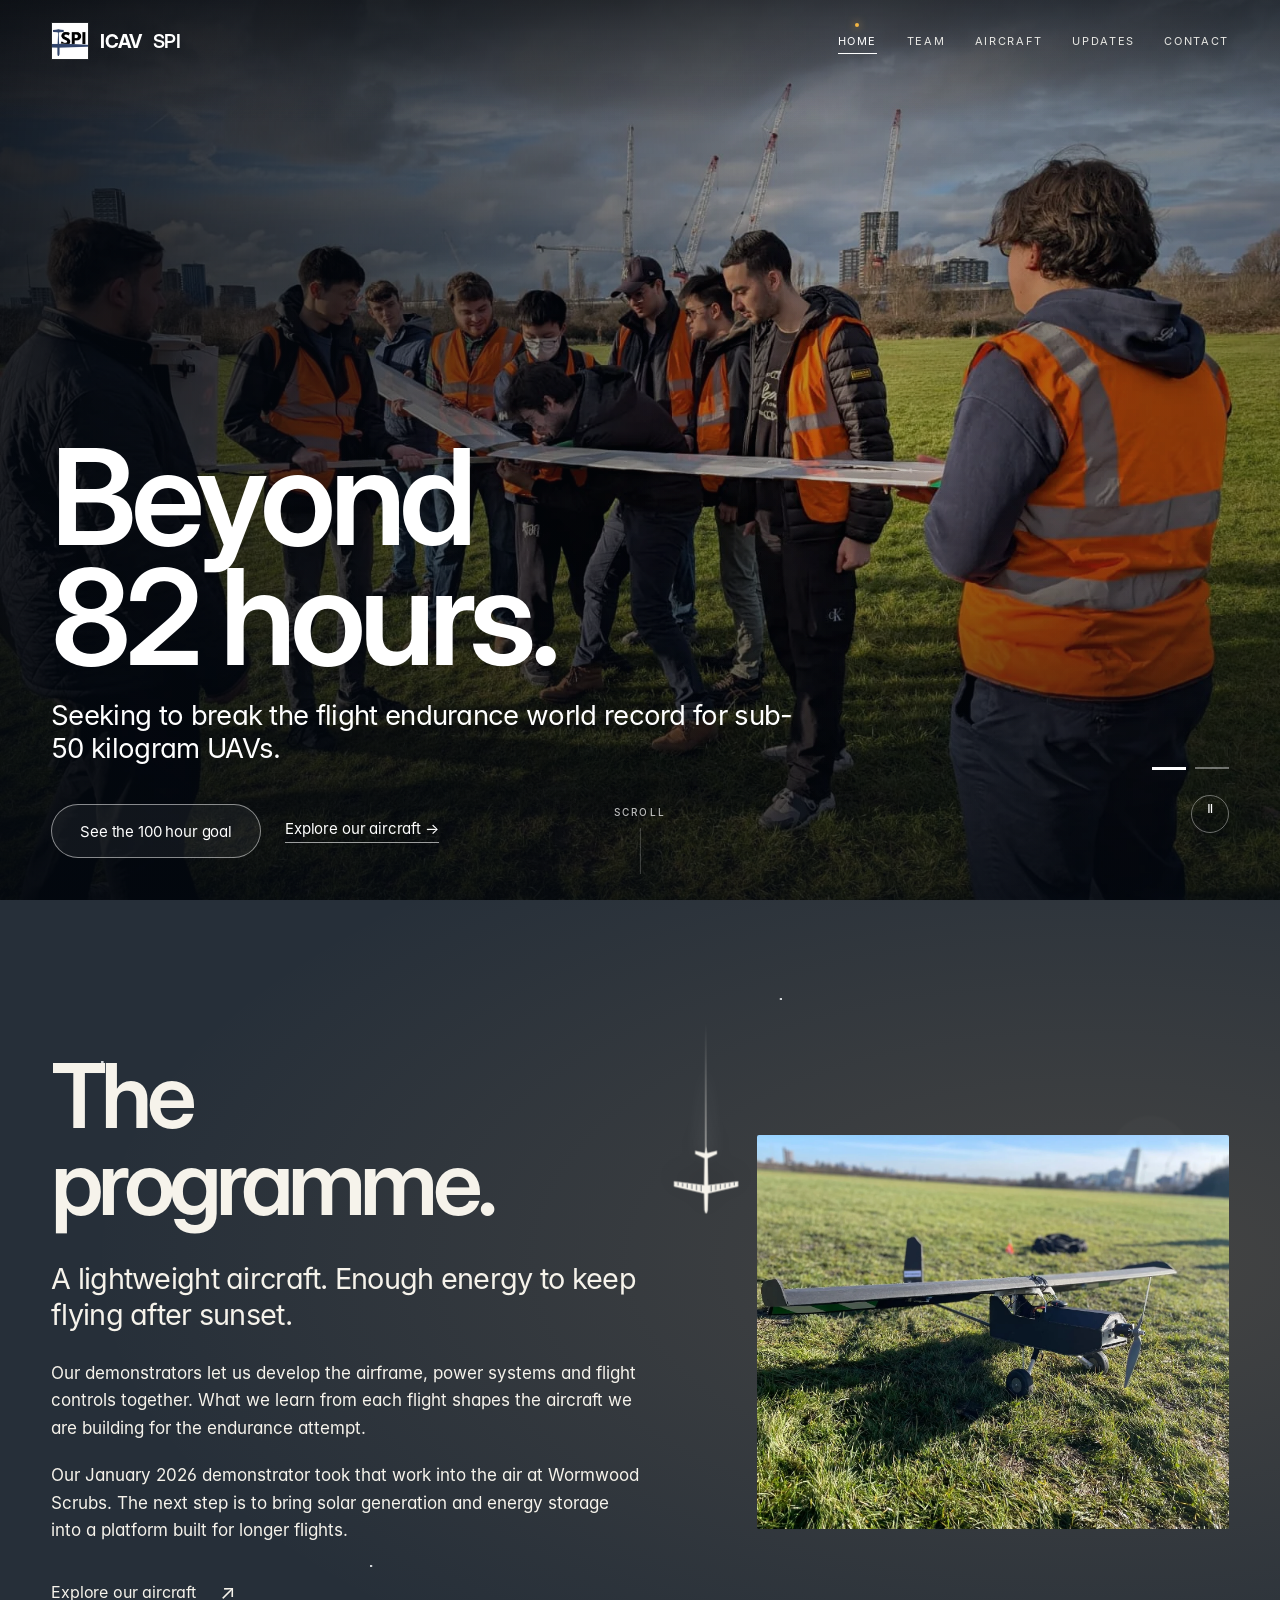
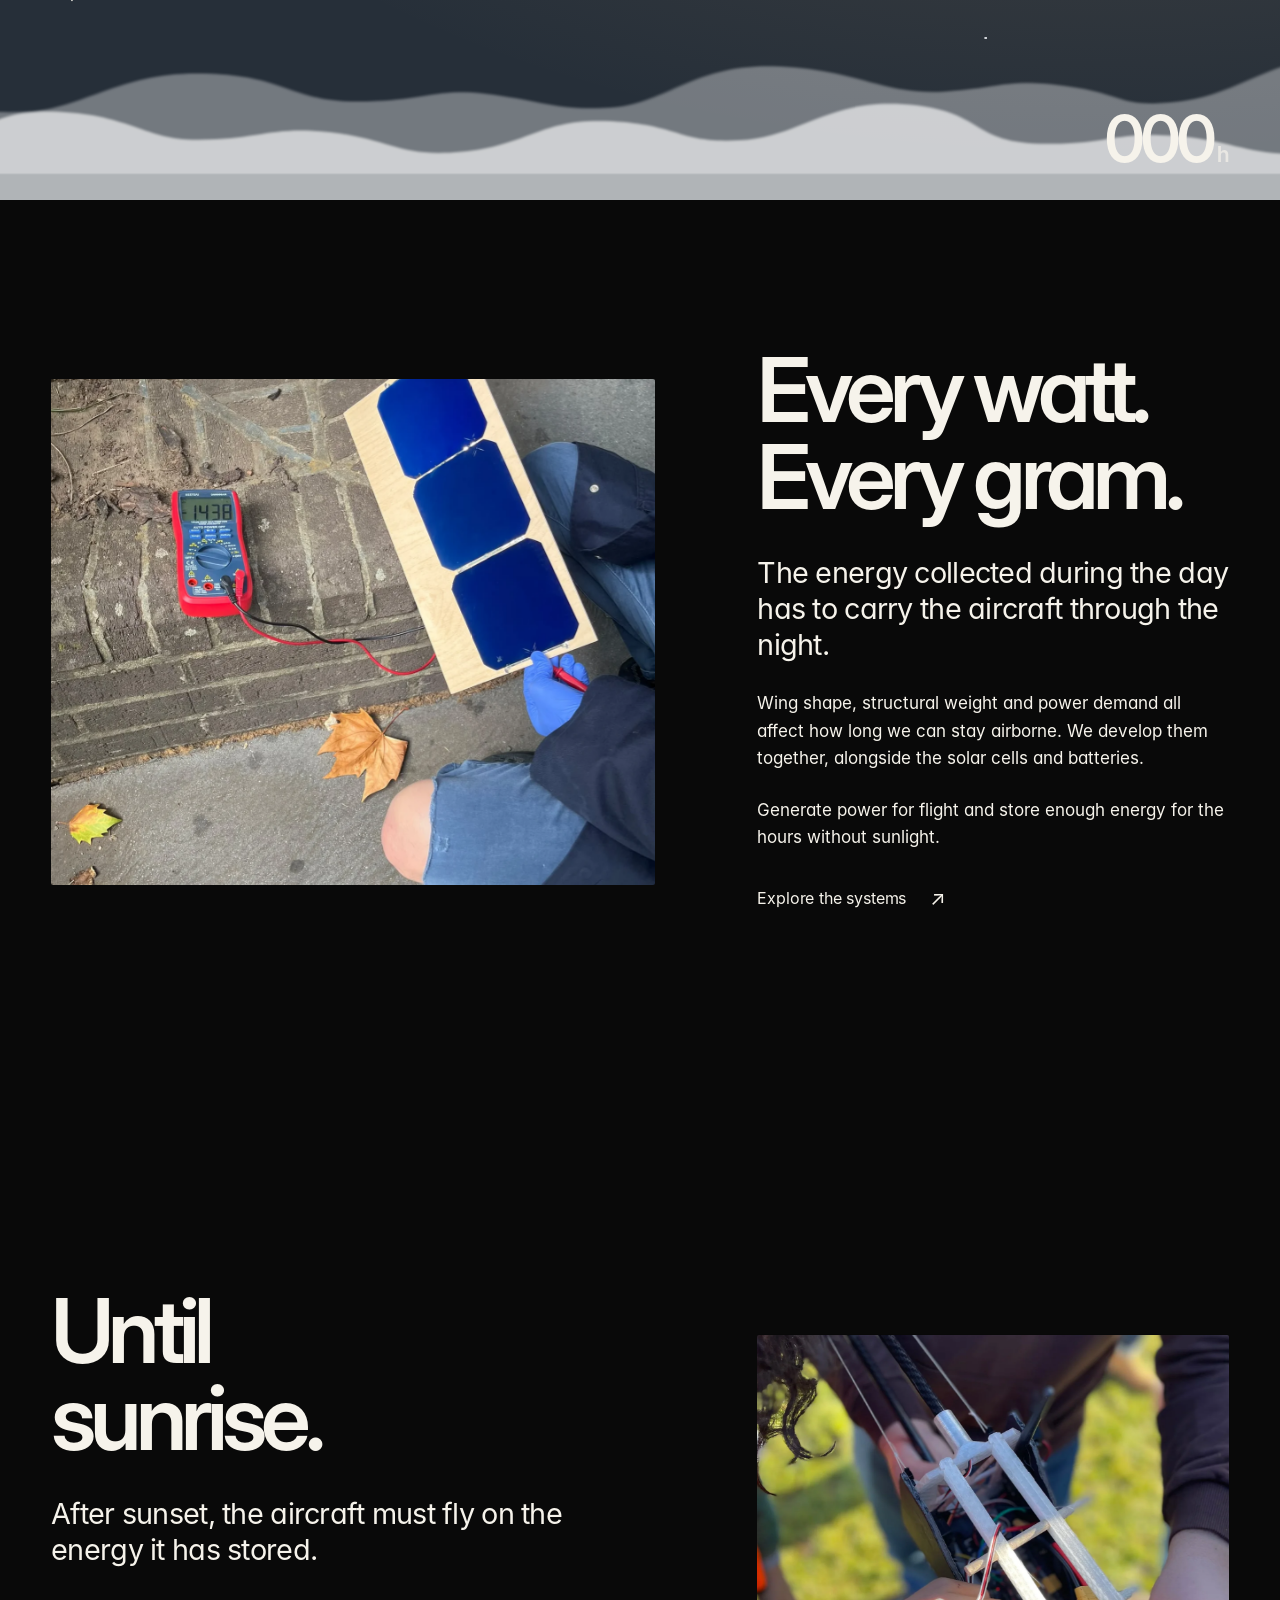
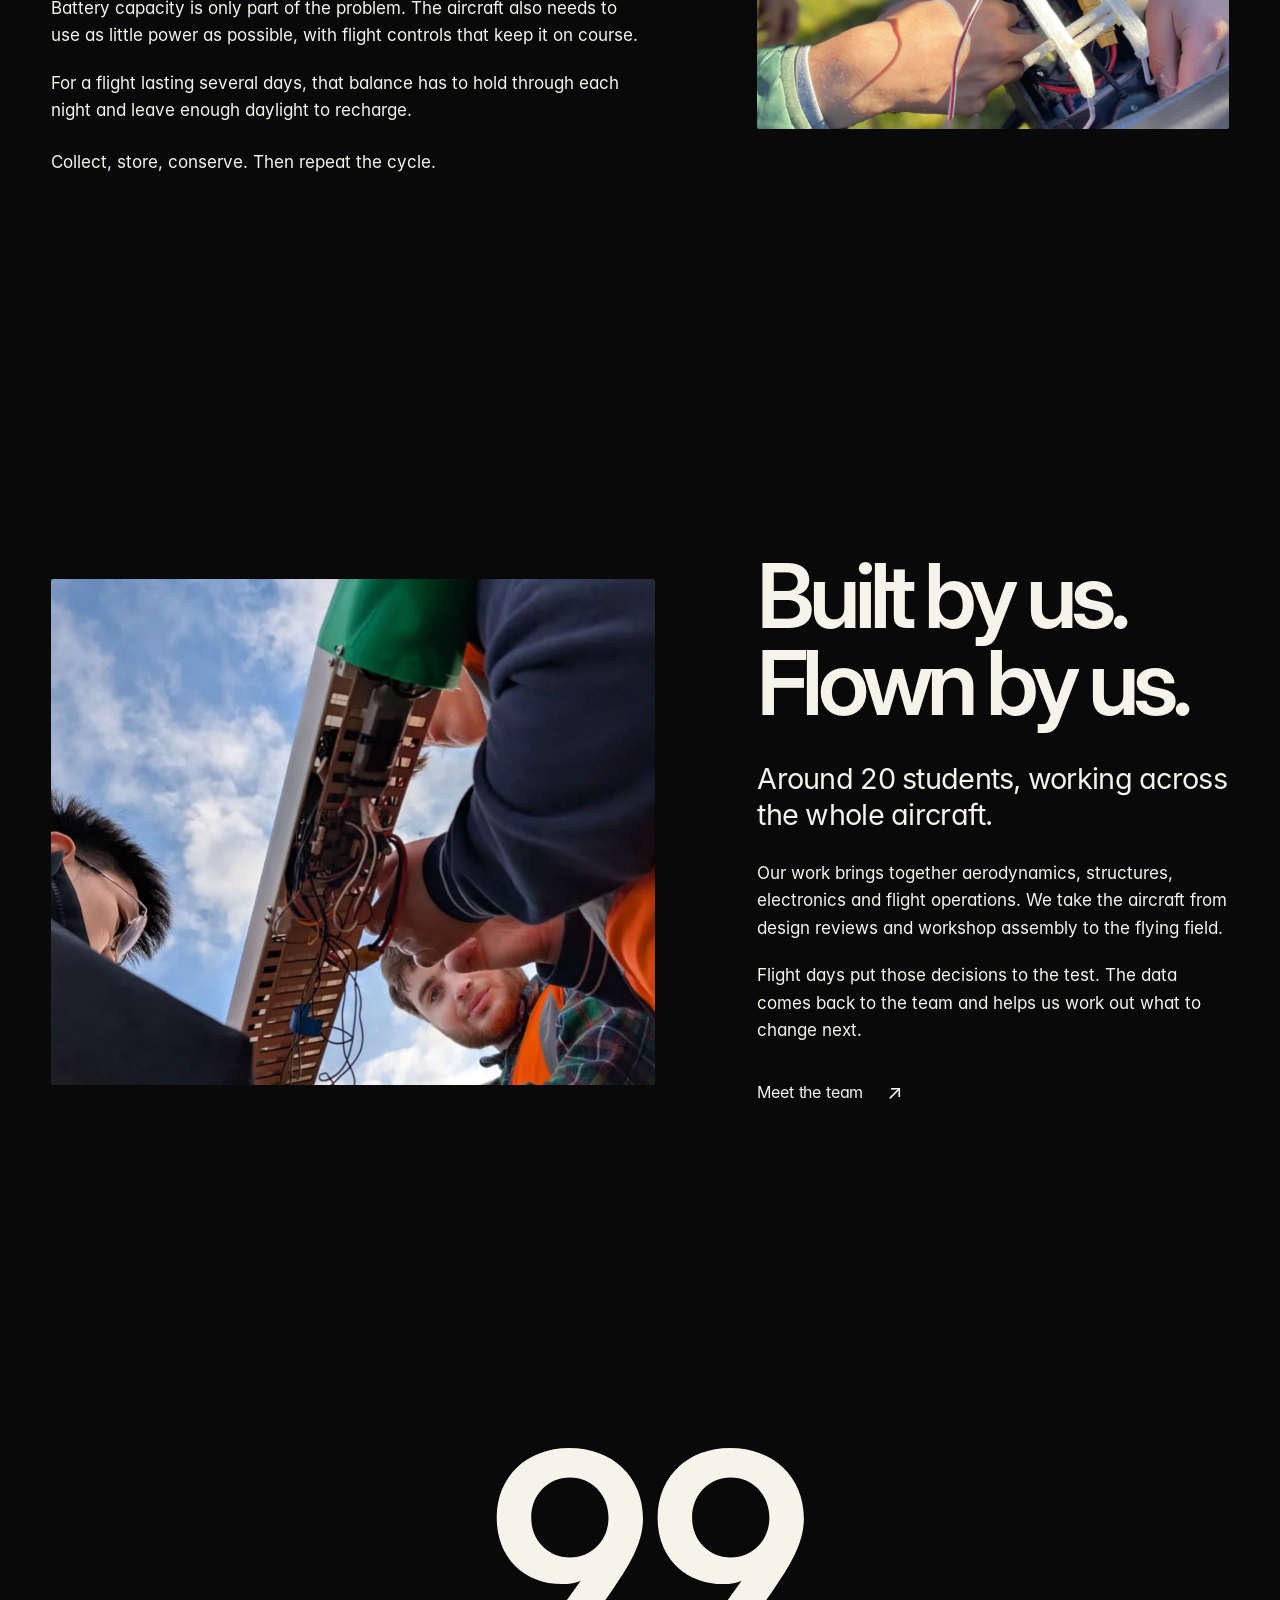
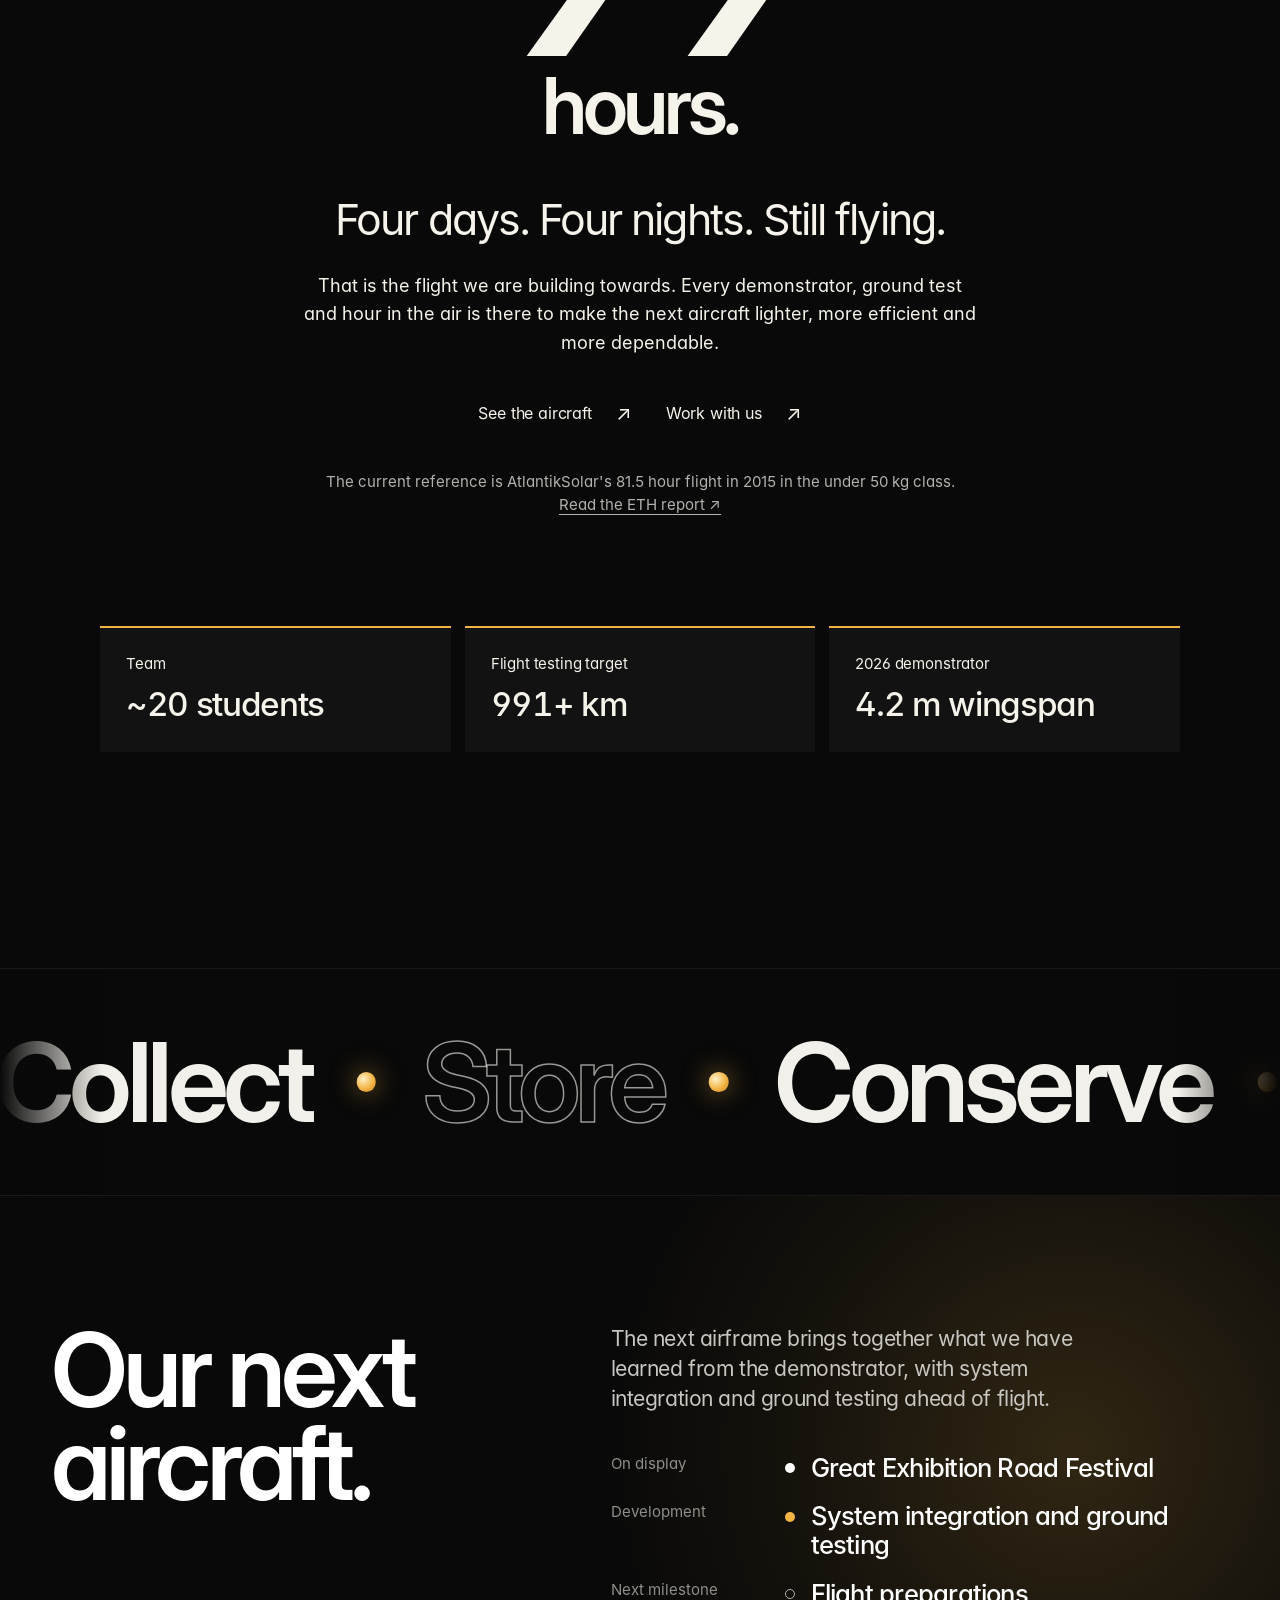
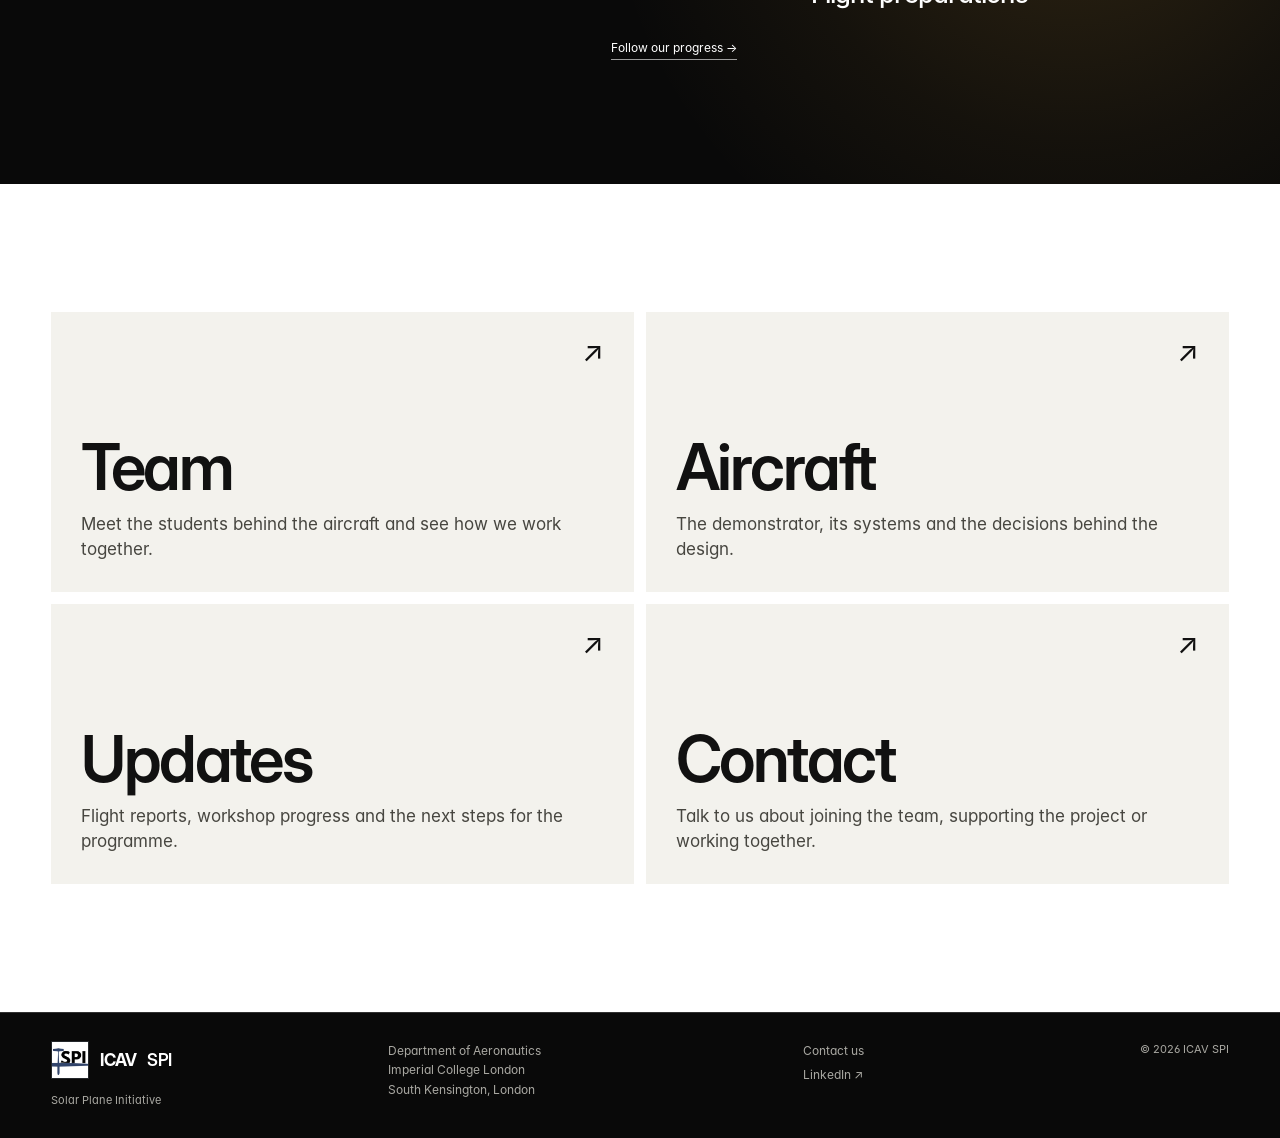
==== commit 95a83a18: "Add sleek motion and polish layer across the site - Self-hosted Inter / Inter Display (OFL) for cons" ====
--- a/index.html
+++ b/index.html
@@ -1,4 +1,4 @@
-<!doctype html><html lang="en"><head><meta charset="utf-8"><meta name="viewport" content="width=device-width,initial-scale=1"><meta name="theme-color" content="#090909"><link rel="icon" type="image/png" sizes="140x140" href="assets/spi-logo.png?v=20260922-spifix2"><link rel="shortcut icon" href="assets/spi-logo.png?v=20260922-spifix2"><link rel="apple-touch-icon" href="assets/spi-logo.png?v=20260922-spifix2"><meta name="description" content="We are ICAV SPI, the Solar Plane Initiative at Imperial College London. We design, build and test solar aircraft to stay airborne for days at a time."><title>ICAV SPI | Solar Plane Initiative</title><link rel="stylesheet" href="site.css?v=20260922-spifix2"><link rel="stylesheet" href="flight.css?v=20261009-motion1"><link rel="stylesheet" href="motion.css?v=20261009-fixes1"></head><body>
+<!doctype html><html lang="en"><head><meta charset="utf-8"><meta name="viewport" content="width=device-width,initial-scale=1"><meta name="theme-color" content="#090909"><link rel="icon" type="image/png" sizes="140x140" href="assets/spi-logo.png?v=20260922-spifix2"><link rel="shortcut icon" href="assets/spi-logo.png?v=20260922-spifix2"><link rel="apple-touch-icon" href="assets/spi-logo.png?v=20260922-spifix2"><meta name="description" content="We are ICAV SPI, the Solar Plane Initiative at Imperial College London. We design, build and test solar aircraft to stay airborne for days at a time."><title>ICAV SPI | Solar Plane Initiative</title><link rel="stylesheet" href="site.css?v=20260922-spifix2"><link rel="stylesheet" href="flight.css?v=20261009-motion1"><link rel="stylesheet" href="motion.css?v=20261009-fixes1"><link rel="preload" href="assets/fonts/inter-display-600.woff" as="font" type="font/woff" crossorigin><link rel="preload" href="assets/fonts/inter-400.woff" as="font" type="font/woff" crossorigin><link rel="stylesheet" href="polish.css?v=20261103-polish1"></head><body>
 <header class="site-header"><a class="brand" href="index.html">ICAV <span>SPI</span></a><button class="menu" type="button" aria-expanded="false" aria-controls="site-navigation">Menu</button><nav class="nav" id="site-navigation" aria-label="Main navigation"><a class="active" href="index.html">Home</a><a href="team.html">Team</a><a href="aircraft.html">Aircraft</a><a href="updates.html">Updates</a><a href="contact.html">Contact</a></nav></header>
 <a class="skip-link" href="#main-content">Skip to content</a>
 <main id="main-content">
@@ -121,17 +121,19 @@
   </section>
 </div>
 
+<div class="marquee" aria-hidden="true"><div class="marquee-track"><div class="marquee-group"><span>Collect</span><i></i><span class="outline">Store</span><i></i><span>Conserve</span><i></i><span class="outline">Repeat</span><i></i><span>100 hours</span><i></i><span class="outline">Four nights</span><i></i></div></div></div>
+
 <section class="section black home-next"><div class="split"><div><p class="label">2026 programme</p><h2 class="display">Our next<br>aircraft.</h2></div><div><p class="lead">The next airframe brings together what we have learned from the demonstrator, with system integration and ground testing ahead of flight.</p><div class="timeline"><div class="timeline-row"><span>On display</span><strong>Great Exhibition Road Festival</strong></div><div class="timeline-row"><span>Development</span><strong>System integration and ground testing</strong></div><div class="timeline-row"><span>Next milestone</span><strong>Flight preparations</strong></div></div><a class="text-link" href="updates.html">Follow our progress →</a></div></div></section>
 
 <section class="section white home-explore"><div class="label">Explore ICAV SPI</div><div class="rows">
-<a class="row" href="team.html"><span class="num">01</span><h3>Team</h3><p>Meet the students behind the aircraft and see how we work together.</p></a>
-<a class="row" href="aircraft.html"><span class="num">02</span><h3>Aircraft</h3><p>The demonstrator, its systems and the decisions behind the design.</p></a>
-<a class="row" href="updates.html"><span class="num">03</span><h3>Updates</h3><p>Flight reports, workshop progress and the next steps for the programme.</p></a>
-<a class="row" href="contact.html"><span class="num">04</span><h3>Contact</h3><p>Talk to us about joining the team, supporting the project or working together.</p></a>
+<a class="row" href="team.html" data-card-img="assets/images/flight-test-crew.webp"><span class="num">01</span><h3>Team</h3><p>Meet the students behind the aircraft and see how we work together.</p></a>
+<a class="row" href="aircraft.html" data-card-img="assets/images/demonstrator-in-flight.webp"><span class="num">02</span><h3>Aircraft</h3><p>The demonstrator, its systems and the decisions behind the design.</p></a>
+<a class="row" href="updates.html" data-card-img="assets/images/airframe-display.webp"><span class="num">03</span><h3>Updates</h3><p>Flight reports, workshop progress and the next steps for the programme.</p></a>
+<a class="row" href="contact.html" data-card-img="assets/images/airframe-electronics.webp"><span class="num">04</span><h3>Contact</h3><p>Talk to us about joining the team, supporting the project or working together.</p></a>
 </div></section>
 </main><footer class="footer footer-compact">
   <div class="footer-identity"><a class="brand" href="index.html">ICAV <span>SPI</span></a><p>Solar Plane Initiative</p></div>
   <address class="footer-location">Department of Aeronautics<br>Imperial College London<br>South Kensington, London</address>
   <div class="footer-links"><a href="contact.html">Contact us</a><a href="https://www.linkedin.com/company/icavspi-solar-plane-initiative/" target="_blank" rel="noreferrer">LinkedIn ↗</a></div>
   <p class="footer-copyright">© <span data-year></span> ICAV SPI</p>
-</footer><script src="site.js?v=20261009-fixes1"></script></body></html>
+</footer><script src="site.js?v=20261009-fixes1"></script><script src="polish.js?v=20261103-polish1"></script></body></html>
--- a/polish.css
+++ b/polish.css
@@ -0,0 +1,254 @@
+/* ==========================================================================
+   ICAV SPI — polish layer (2026-11)
+   Loaded after site.css / flight.css / motion.css on every page.
+   Everything that starts hidden or moves is gated behind:
+     .polish         → polish.js has run (JS available)
+     .polish-motion  → JS available AND the visitor allows motion
+   so the site stays fully readable without JavaScript or with
+   "reduce motion" switched on.
+   ========================================================================== */
+
+/* ---------- Type: self-hosted Inter (OFL, see assets/fonts) ---------- */
+@font-face{font-family:"Inter";src:url("assets/fonts/inter-400.woff") format("woff");font-weight:400;font-style:normal;font-display:swap}
+@font-face{font-family:"Inter";src:url("assets/fonts/inter-500.woff") format("woff");font-weight:500;font-style:normal;font-display:swap}
+@font-face{font-family:"Inter";src:url("assets/fonts/inter-600.woff") format("woff");font-weight:600 800;font-style:normal;font-display:swap}
+@font-face{font-family:"Inter Display";src:url("assets/fonts/inter-display-600.woff") format("woff");font-weight:500 650;font-style:normal;font-display:swap}
+@font-face{font-family:"Inter Display";src:url("assets/fonts/inter-display-700.woff") format("woff");font-weight:651 900;font-style:normal;font-display:swap}
+
+:root{
+  --sun:#f2b544;
+  --sun-soft:#ffe1a1;
+  --ease-out:cubic-bezier(.19,1,.22,1);
+  --ease-io:cubic-bezier(.65,0,.35,1);
+  --font-text:"Inter","Helvetica Neue",Helvetica,Arial,sans-serif;
+  --font-display:"Inter Display","Inter","Helvetica Neue",Helvetica,Arial,sans-serif;
+}
+html{scrollbar-color:#3b3f45 #0b0c0e}
+body{font-family:var(--font-text);font-feature-settings:"cv11","ss01";text-rendering:optimizeLegibility}
+::selection{background:var(--sun);color:#0b0c0e}
+
+.page-hero h1,.display,.goal-number,.marquee span,
+.row h3,.team-bands h3,.brand,.flight-counter strong{font-family:var(--font-display)}
+.page-hero h1,.display{font-weight:600;letter-spacing:-.048em}
+.page-hero h1{line-height:.9}
+.goal-number{font-weight:650;letter-spacing:-.075em}
+.home-explore .row h3,.team-bands h3{letter-spacing:-.04em;font-weight:600}
+.brand{font-weight:700;letter-spacing:-.03em}
+.eyebrow,.label{font-weight:600}
+.stat strong,.goal-facts strong,.timeline-row strong,.news-link strong,.news-entry summary strong{font-variant-numeric:tabular-nums}
+
+/* ---------- Scroll progress ---------- */
+.scroll-progress{position:fixed;z-index:95;left:0;top:0;width:100%;height:2px;pointer-events:none;
+  transform-origin:0 50%;transform:scaleX(var(--scroll,0));
+  background:linear-gradient(90deg,var(--sun),var(--sun-soft));box-shadow:0 0 14px rgba(242,181,68,.55)}
+
+/* ---------- Header: clear over the hero, glass once you scroll, tucks away ---------- */
+.polish .site-header{background:transparent;backdrop-filter:none;-webkit-backdrop-filter:none;
+  padding-top:22px;padding-bottom:22px;
+  transition:transform .55s var(--ease-out),padding .45s var(--ease-out)}
+.polish .site-header::before,.polish .site-header::after{content:"";position:absolute;inset:0;z-index:-1;pointer-events:none;transition:opacity .45s ease}
+.polish .site-header::before{bottom:-40px;background:linear-gradient(rgba(4,7,11,.6),rgba(4,7,11,0))}
+.polish .site-header::after{opacity:0;background:rgba(9,12,16,.8);
+  -webkit-backdrop-filter:blur(18px) saturate(1.6);backdrop-filter:blur(18px) saturate(1.6);
+  border-bottom:1px solid rgba(255,255,255,.08)}
+.polish.is-scrolled .site-header{padding-top:12px;padding-bottom:12px}
+.polish.is-scrolled .site-header::before{opacity:0}
+.polish.is-scrolled .site-header::after{opacity:1}
+.polish.header-hidden .site-header{transform:translate3d(0,-110%,0)}
+.polish .brand:before{transition:transform .6s var(--ease-out)}
+.polish .brand:hover:before{transform:rotate(-8deg) scale(1.06)}
+
+@media(min-width:851px){
+  .polish .nav a{position:relative;padding:6px 0}
+  .polish .nav a.active{border-bottom:0;padding-bottom:6px}
+  .polish .nav a::after{content:"";position:absolute;left:0;right:0;bottom:0;height:1px;background:currentColor;
+    transform:scaleX(0);transform-origin:100% 50%;transition:transform .5s var(--ease-out)}
+  .polish .nav a:hover::after,.polish .nav a:focus-visible::after,.polish .nav a.active::after{transform:scaleX(1);transform-origin:0 50%}
+  .polish .nav a.active::before{content:"";position:absolute;left:50%;top:-5px;width:4px;height:4px;margin-left:-2px;border-radius:50%;background:var(--sun);box-shadow:0 0 8px var(--sun)}
+}
+
+/* Mobile: full-screen menu that opens from the Menu button */
+@media(max-width:850px){
+  .polish .site-header .brand,.polish .menu{position:relative;z-index:2}
+  .polish .menu{min-width:52px;text-align:right;letter-spacing:.18em}
+  .polish .nav{display:flex;position:fixed;inset:0;z-index:1;height:100vh;height:100dvh;
+    flex-direction:column;justify-content:center;gap:4px;padding:96px var(--pad) 48px;
+    background:radial-gradient(120% 70% at 100% 0%,rgba(242,181,68,.14),transparent 55%),#06080b;
+    visibility:hidden;opacity:0;clip-path:circle(0px at calc(100% - 46px) 36px);
+    transition:clip-path .7s var(--ease-io),opacity .3s ease .35s,visibility 0s linear .7s}
+  .polish .nav.open{visibility:visible;opacity:1;clip-path:circle(150% at calc(100% - 46px) 36px);
+    transition:clip-path .8s var(--ease-io),opacity .2s ease,visibility 0s}
+  .polish .nav a{font-family:var(--font-display);font-size:clamp(42px,12vw,68px);font-weight:600;line-height:1.08;
+    letter-spacing:-.04em;text-transform:none;color:#f2f0ea;border:0;padding:2px 0;
+    opacity:0;translate:0 26px;transition:opacity .4s ease,translate .7s var(--ease-out)}
+  .polish .nav.open a{opacity:1;translate:0 0}
+  .polish .nav.open a:nth-child(1){transition-delay:.18s}.polish .nav.open a:nth-child(2){transition-delay:.24s}
+  .polish .nav.open a:nth-child(3){transition-delay:.3s}.polish .nav.open a:nth-child(4){transition-delay:.36s}
+  .polish .nav.open a:nth-child(5){transition-delay:.42s}
+  .polish .nav a.active{color:var(--sun)}
+  .polish.menu-open,.polish.menu-open body{overflow:hidden}
+  .polish.menu-open .site-header::after{opacity:0}
+}
+
+/* ---------- Heroes: unveil, parallax, staggered entrance ---------- */
+.polish-motion .page-hero>img,.polish-motion .home-hero-slides{translate:0 var(--hero-shift,0px);will-change:translate}
+.polish-motion .page-hero>img,.polish-motion .home-hero-slides{animation:polish-unveil 2s var(--ease-out) both}
+@keyframes polish-unveil{from{opacity:0;scale:1.14}to{opacity:1;scale:1}}
+.polish-motion .page-hero:not(.home-hero) .hero-copy,.polish-motion .home-hero-content{translate:0 var(--hero-lift,0px);opacity:var(--hero-fade,1)}
+.polish-motion .page-hero .hero-copy.is-revealed{animation:none}
+.polish-motion .page-hero .eyebrow{animation:polish-track 1.4s var(--ease-out) .1s both}
+.polish-motion .page-hero .hero-deck{animation:polish-rise 1.1s var(--ease-out) .55s both}
+.polish-motion .page-hero .hero-actions{animation:polish-rise 1.1s var(--ease-out) .7s both}
+.polish-motion .home-hero-controls,.polish-motion .hero-meta{animation:polish-fade 1.2s ease .95s both}
+@keyframes polish-rise{from{opacity:0;translate:0 24px}to{opacity:1;translate:0 0}}
+@keyframes polish-fade{from{opacity:0}to{opacity:1}}
+@keyframes polish-track{from{opacity:0;letter-spacing:.45em}to{opacity:1;letter-spacing:.18em}}
+
+.scroll-cue{position:absolute;z-index:4;left:50%;bottom:26px;translate:-50% 0;display:flex;flex-direction:column;align-items:center;gap:10px;
+  color:rgba(255,255,255,.72);font-size:10px;font-weight:500;letter-spacing:.22em;text-transform:uppercase;pointer-events:none;opacity:var(--hero-fade,1)}
+.scroll-cue i{display:block;width:1px;height:46px;background:rgba(255,255,255,.22);position:relative;overflow:hidden}
+.scroll-cue i::after{content:"";position:absolute;inset:0;background:#fff;transform:translateY(-100%)}
+.polish-motion .scroll-cue>*{animation:polish-fade 1s ease 1.3s both}
+.polish-motion .scroll-cue i::after{animation:polish-cue 2.4s var(--ease-io) 1.6s infinite}
+@keyframes polish-cue{0%{transform:translateY(-100%)}55%,100%{transform:translateY(100%)}}
+@media(max-width:900px){.scroll-cue{display:none}}
+
+/* Slideshow dots fill up while each slide is showing */
+.polish .home-hero-dot.active:after{background:rgba(255,255,255,.3)}
+.polish .home-hero-dot::before{content:"";position:absolute;z-index:1;left:0;right:0;top:12px;height:3px;background:#fff;transform:scaleX(0);transform-origin:0 50%}
+.polish .home-hero-dot.active::before{transform:scaleX(1)}
+.polish-motion .home-hero-dot.active.run::before{animation:polish-dot 6.5s linear both}
+@keyframes polish-dot{from{transform:scaleX(0)}to{transform:scaleX(1)}}
+.polish .slideshow-toggle{transition:background-color .3s,color .3s,border-color .3s}
+.polish .slideshow-toggle:hover{background:#fff;color:#000;border-color:#fff}
+
+/* ---------- Headline word reveal ---------- */
+.polish-motion .wsplit .w{display:inline-flex;overflow:hidden;vertical-align:baseline;
+  padding:.06em .06em .18em;margin:-.06em -.06em -.18em}
+.polish-motion .wsplit .wi{display:inline-block;transform:translate3d(0,112%,0) rotate(5deg);transform-origin:0 100%;
+  transition:transform 1.15s var(--ease-out);transition-delay:calc(var(--i,0) * 70ms + var(--split-delay,0ms))}
+.polish-motion .wsplit.words-in .wi{transform:none}
+.polish-motion .page-hero h1.wsplit{--split-delay:150ms}
+
+/* ---------- Generic staggered reveal for lists and cards ---------- */
+.polish-motion .pr{opacity:0;translate:0 30px;transition:opacity .9s ease,translate 1.1s var(--ease-out);transition-delay:calc(var(--d,0) * 90ms)}
+.polish-motion .pr.pr-in{opacity:1;translate:0 0}
+
+/* ---------- Buttons and links ---------- */
+.polish .button{border-radius:999px;position:relative;isolation:isolate;overflow:hidden;padding:0 28px;
+  transition:color .5s var(--ease-out),border-color .5s var(--ease-out),translate .5s var(--ease-out),background-color .4s}
+.polish .button::before{content:"";position:absolute;inset:-1px;z-index:-1;border-radius:inherit;background:#fff;
+  transform:translateY(102%);transition:transform .6s var(--ease-out)}
+.polish .button:hover,.polish .home-hero .button:hover,.polish .button:focus-visible{background:rgba(255,255,255,.06);color:#0b0c0e;border-color:#fff}
+.polish .button:hover::before,.polish .button:focus-visible::before{transform:none}
+
+.polish .text-link{border-bottom:0;padding-bottom:5px;
+  background:linear-gradient(color-mix(in srgb,currentColor 60%,transparent),color-mix(in srgb,currentColor 60%,transparent)) 0 100%/100% 1px no-repeat}
+.polish .text-link:hover,.polish .text-link:focus-visible{animation:polish-underline .85s var(--ease-io)}
+@keyframes polish-underline{
+  0%{background-size:100% 1px;background-position:100% 100%}
+  45%{background-size:0 1px;background-position:100% 100%}
+  55%{background-size:0 1px;background-position:0 100%}
+  100%{background-size:100% 1px;background-position:0 100%}}
+.polish .chapter-link{background:linear-gradient(currentColor,currentColor) 0 100%/0 1px no-repeat;transition:background-size .6s var(--ease-out)}
+.polish .chapter-link:hover,.polish .chapter-link:focus-visible{background-size:100% 1px}
+.polish .chapter-link span{transition:transform .5s var(--ease-out)}
+.polish .footer-links a{background:linear-gradient(currentColor,currentColor) 0 100%/0 1px no-repeat;transition:background-size .5s var(--ease-out),color .3s}
+.polish .footer-links a:hover{text-decoration:none;background-size:100% 1px}
+
+/* ---------- Photos ---------- */
+.polish-motion .chapter-photo-window img{transform:translate3d(0,var(--py,0px),0) scale(1.1);will-change:transform}
+.polish .photo img,.polish .team-gallery img,.polish .team-partner-image img{transition:transform 1.4s var(--ease-out)}
+.polish .photo:hover img,.polish .team-gallery figure:hover img,.polish .team-partner-image:hover img{transform:scale(1.045)}
+
+/* ---------- Homepage: flight goal ---------- */
+.count{font:inherit;color:inherit;font-variant-numeric:tabular-nums}
+.polish .goal-facts>div{position:relative;overflow:hidden;
+  transition:transform .6s var(--ease-out),opacity .9s ease,translate 1.1s var(--ease-out);transition-delay:0s,calc(var(--d,0) * 90ms),calc(var(--d,0) * 90ms)}
+.polish .goal-facts>div::before{content:"";position:absolute;inset:0;pointer-events:none;opacity:0;transition:opacity .45s ease;
+  background:radial-gradient(280px circle at var(--mx,50%) var(--my,50%),rgba(242,181,68,.24),transparent 70%)}
+.polish .goal-facts>div::after{content:"";position:absolute;left:0;top:0;height:2px;width:100%;background:var(--sun);transform:scaleX(0);transform-origin:0 50%;transition:transform .7s var(--ease-out)}
+.polish .goal-facts>div:hover{transform:translateY(-4px)}
+.polish .goal-facts>div:hover::before{opacity:1}
+.polish .goal-facts>div:hover::after,.polish .goal-facts>div.pr-in::after{transform:scaleX(1)}
+.polish .goal-facts>div.pr-in::after{transition-delay:calc(var(--d,0) * 90ms + .35s)}
+
+/* ---------- Marquee band ---------- */
+.marquee{position:relative;overflow:hidden;background:var(--ink);color:#f2f0ea;padding:clamp(30px,4.5vw,64px) 0;
+  border-top:1px solid rgba(255,255,255,.07);border-bottom:1px solid rgba(255,255,255,.07)}
+.marquee::before,.marquee::after{content:"";position:absolute;top:0;bottom:0;z-index:2;width:clamp(40px,8vw,140px);pointer-events:none}
+.marquee::before{left:0;background:linear-gradient(90deg,var(--ink),transparent)}
+.marquee::after{right:0;background:linear-gradient(270deg,var(--ink),transparent)}
+.marquee-track{display:flex;width:max-content;will-change:transform}
+.marquee-group{display:flex;align-items:center;flex:none;gap:clamp(26px,3.6vw,60px);padding-right:clamp(26px,3.6vw,60px)}
+.marquee span{font-weight:600;font-size:clamp(52px,8.6vw,146px);line-height:1;letter-spacing:-.05em;white-space:nowrap}
+.marquee .outline{color:transparent;-webkit-text-stroke:1.5px rgba(242,240,234,.62)}
+.marquee i{flex:none;width:clamp(14px,1.5vw,24px);aspect-ratio:1;border-radius:50%;
+  background:radial-gradient(circle at 35% 35%,#fff1c9,var(--sun) 55%,#c9862a);box-shadow:0 0 26px rgba(242,181,68,.6)}
+
+/* ---------- "Our next aircraft" ---------- */
+.polish .home-next,.polish .team-cta{position:relative;overflow:hidden;isolation:isolate}
+.polish .home-next::before,.polish .team-cta::before{content:"";position:absolute;z-index:-1;width:min(80vw,980px);aspect-ratio:1;right:-22%;top:-40%;border-radius:50%;pointer-events:none;
+  background:radial-gradient(circle,rgba(242,181,68,.17),rgba(242,181,68,.05) 42%,transparent 68%)}
+.polish-motion .home-next::before,.polish-motion .team-cta::before{animation:polish-breathe 9s ease-in-out infinite alternate}
+@keyframes polish-breathe{from{scale:1;opacity:.7}to{scale:1.14;opacity:1}}
+
+/* Status dots: done · in progress · next */
+.polish .timeline-row strong{position:relative;padding-left:26px}
+.polish .timeline-row strong::before{content:"";position:absolute;left:0;top:.38em;width:10px;height:10px;border-radius:50%;background:currentColor;box-sizing:border-box}
+.polish .timeline-row:nth-child(2) strong::before{background:var(--sun);box-shadow:0 0 0 0 rgba(242,181,68,.55)}
+.polish-motion .timeline-row:nth-child(2) strong::before{animation:polish-pulse 2.2s ease-out infinite}
+.polish .timeline-row:nth-child(3) strong::before{background:transparent;border:1.5px solid currentColor;opacity:.65}
+@keyframes polish-pulse{0%{box-shadow:0 0 0 0 rgba(242,181,68,.55)}70%{box-shadow:0 0 0 13px rgba(242,181,68,0)}100%{box-shadow:0 0 0 0 rgba(242,181,68,0)}}
+
+/* ---------- Homepage: explore cards with photo reveal ---------- */
+.polish .home-explore .row{position:relative;isolation:isolate;overflow:hidden;min-height:280px;
+  transition:transform .6s var(--ease-out),color .45s ease,opacity .9s ease,translate 1.1s var(--ease-out);
+  transition-delay:0s,0s,calc(var(--d,0) * 90ms),calc(var(--d,0) * 90ms)}
+.polish .home-explore .row::before{content:"";position:absolute;inset:0;z-index:-1;opacity:0;transform:scale(1.08);
+  background:linear-gradient(0deg,rgba(6,9,13,.86),rgba(6,9,13,.3) 62%,rgba(6,9,13,.12)),var(--card-img,none) center/cover no-repeat;
+  transition:opacity .6s ease,transform 1.4s var(--ease-out)}
+.polish .home-explore .row::after{content:"↗";position:absolute;top:26px;right:30px;font-size:28px;line-height:1;transition:transform .6s var(--ease-out)}
+.polish .home-explore .row p{transition:color .45s ease}
+.polish .home-explore .row:hover,.polish .home-explore .row:focus-visible{color:#fff;transform:translateY(-5px)}
+.polish .home-explore .row:hover::before,.polish .home-explore .row:focus-visible::before{opacity:1;transform:scale(1)}
+.polish .home-explore .row:hover::after,.polish .home-explore .row:focus-visible::after{transform:translate(5px,-5px)}
+.polish .home-explore .row:hover p,.polish .home-explore .row:focus-visible p{color:rgba(255,255,255,.84)}
+@media(hover:none){
+  .polish .home-explore .row{color:#fff}
+  .polish .home-explore .row::before{opacity:1;transform:none;background-color:#15181c}
+  .polish .home-explore .row p{color:rgba(255,255,255,.84)}
+}
+@media(max-width:520px){.polish .home-explore .row::after{top:22px;right:24px}}
+
+/* ---------- Team / updates / aircraft details ---------- */
+.polish .team-bands article{position:relative}
+.polish .team-bands article::before{content:"";position:absolute;left:0;right:0;top:-1px;height:2px;background:var(--ink);transform:scaleX(0);transform-origin:0 50%;transition:transform .6s var(--ease-out)}
+.polish .team-bands article:hover::before{transform:scaleX(1)}
+.polish .team-bands h3,.polish .team-bands span{transition:transform .6s var(--ease-out),color .3s}
+.polish .team-bands article:hover h3{transform:translateY(-6px)}
+.polish .team-bands article:hover span{color:#b8862e}
+.polish .crew-list span{transition:color .3s,background-color .3s}
+.polish .crew-list span:hover{color:var(--sun)}
+.polish .news-link b,.polish .contact-option strong{transition:transform .5s var(--ease-out)}
+.polish .news-link:hover b{transform:translate(4px,-4px)}
+.polish .stats .stat{transition:opacity .9s ease,translate 1.1s var(--ease-out);transition-delay:calc(var(--d,0) * 90ms)}
+
+/* Footer: keep the tagline under the logo (an older p:last-child rule pushed it right) */
+.footer-compact .footer-identity p{text-align:left}
+
+/* ---------- Page-to-page transitions (supporting browsers) ---------- */
+@view-transition{navigation:auto}
+.site-header{view-transition-name:site-header}
+::view-transition-old(root){animation:polish-vt-out .3s cubic-bezier(.4,0,1,1) both}
+::view-transition-new(root){animation:polish-vt-in .65s var(--ease-out) both}
+@keyframes polish-vt-out{to{opacity:0;transform:translateY(-18px)}}
+@keyframes polish-vt-in{from{opacity:0;transform:translateY(28px)}}
+
+/* ---------- Respect reduced motion ---------- */
+@media(prefers-reduced-motion:reduce){
+  @view-transition{navigation:none}
+  .wsplit .wi{transform:none!important}
+  .pr{opacity:1!important;translate:none!important}
+  .polish .site-header{transition:none}
+}
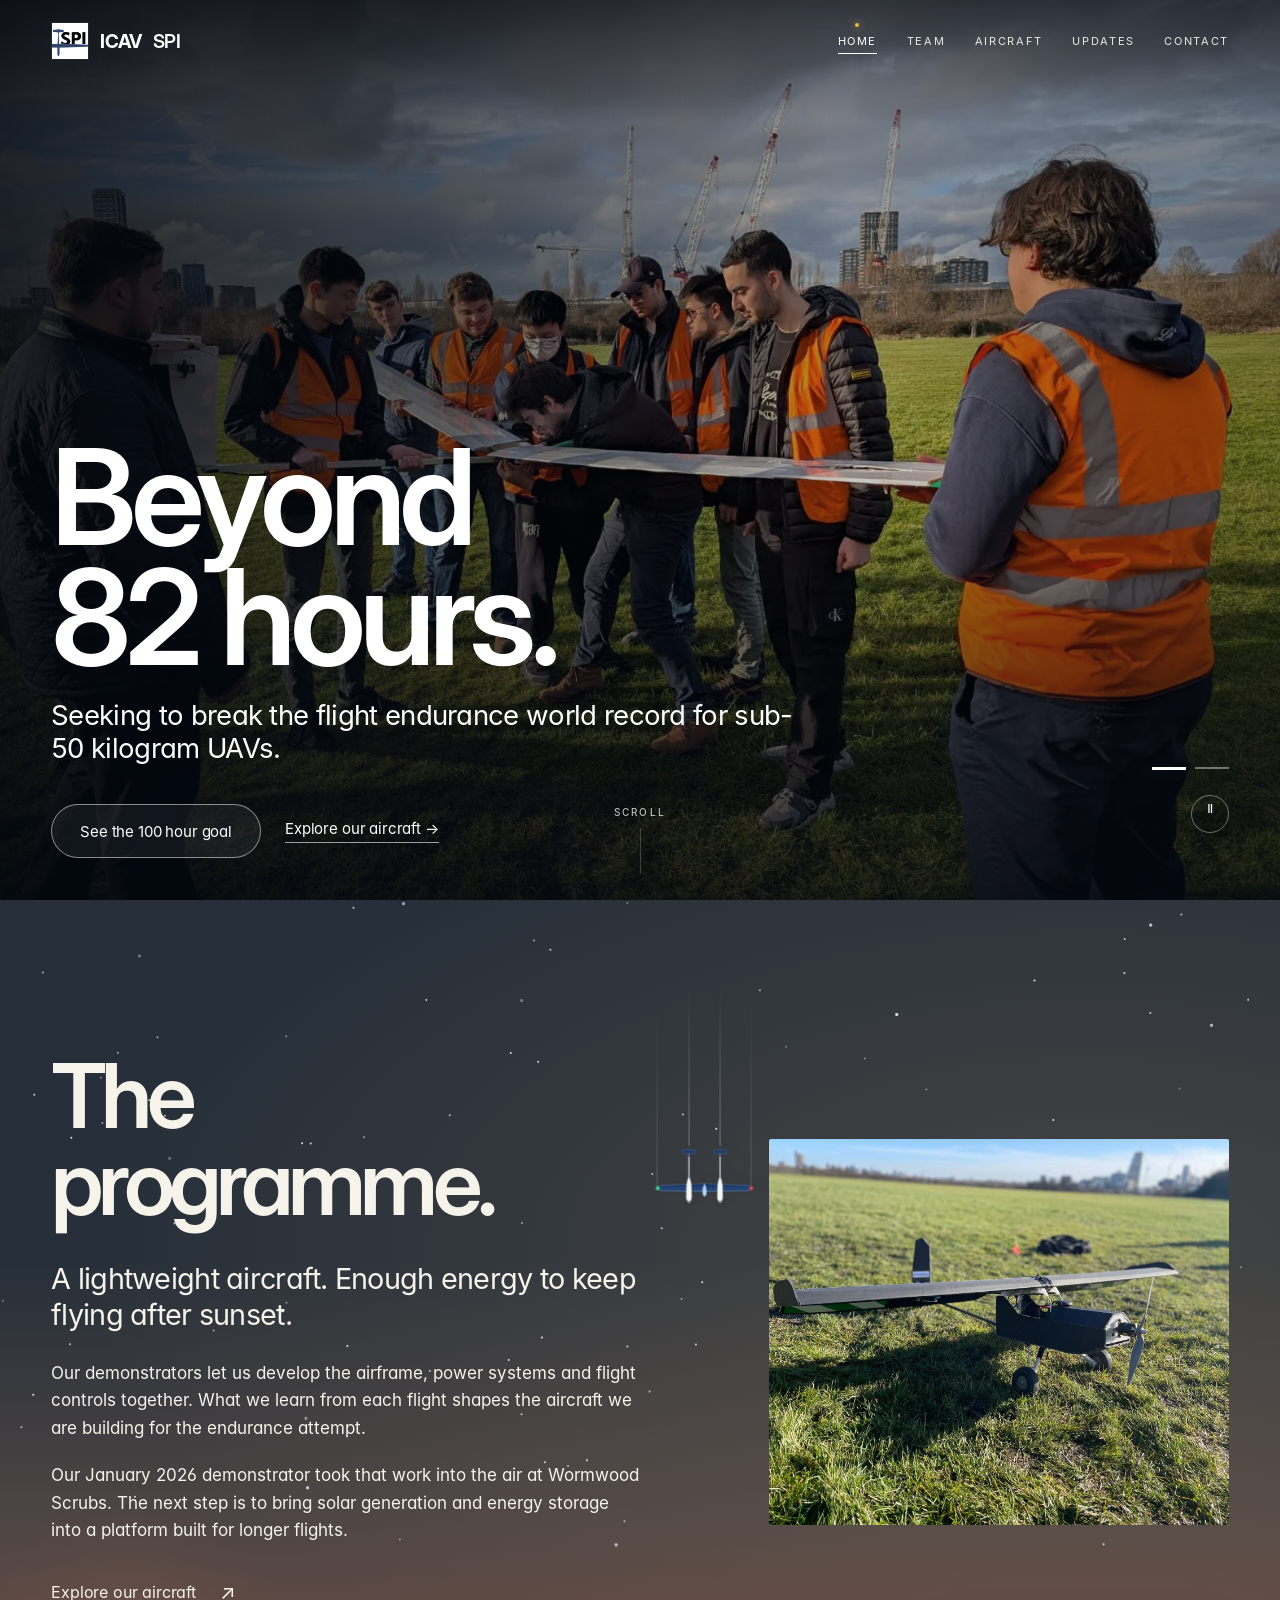
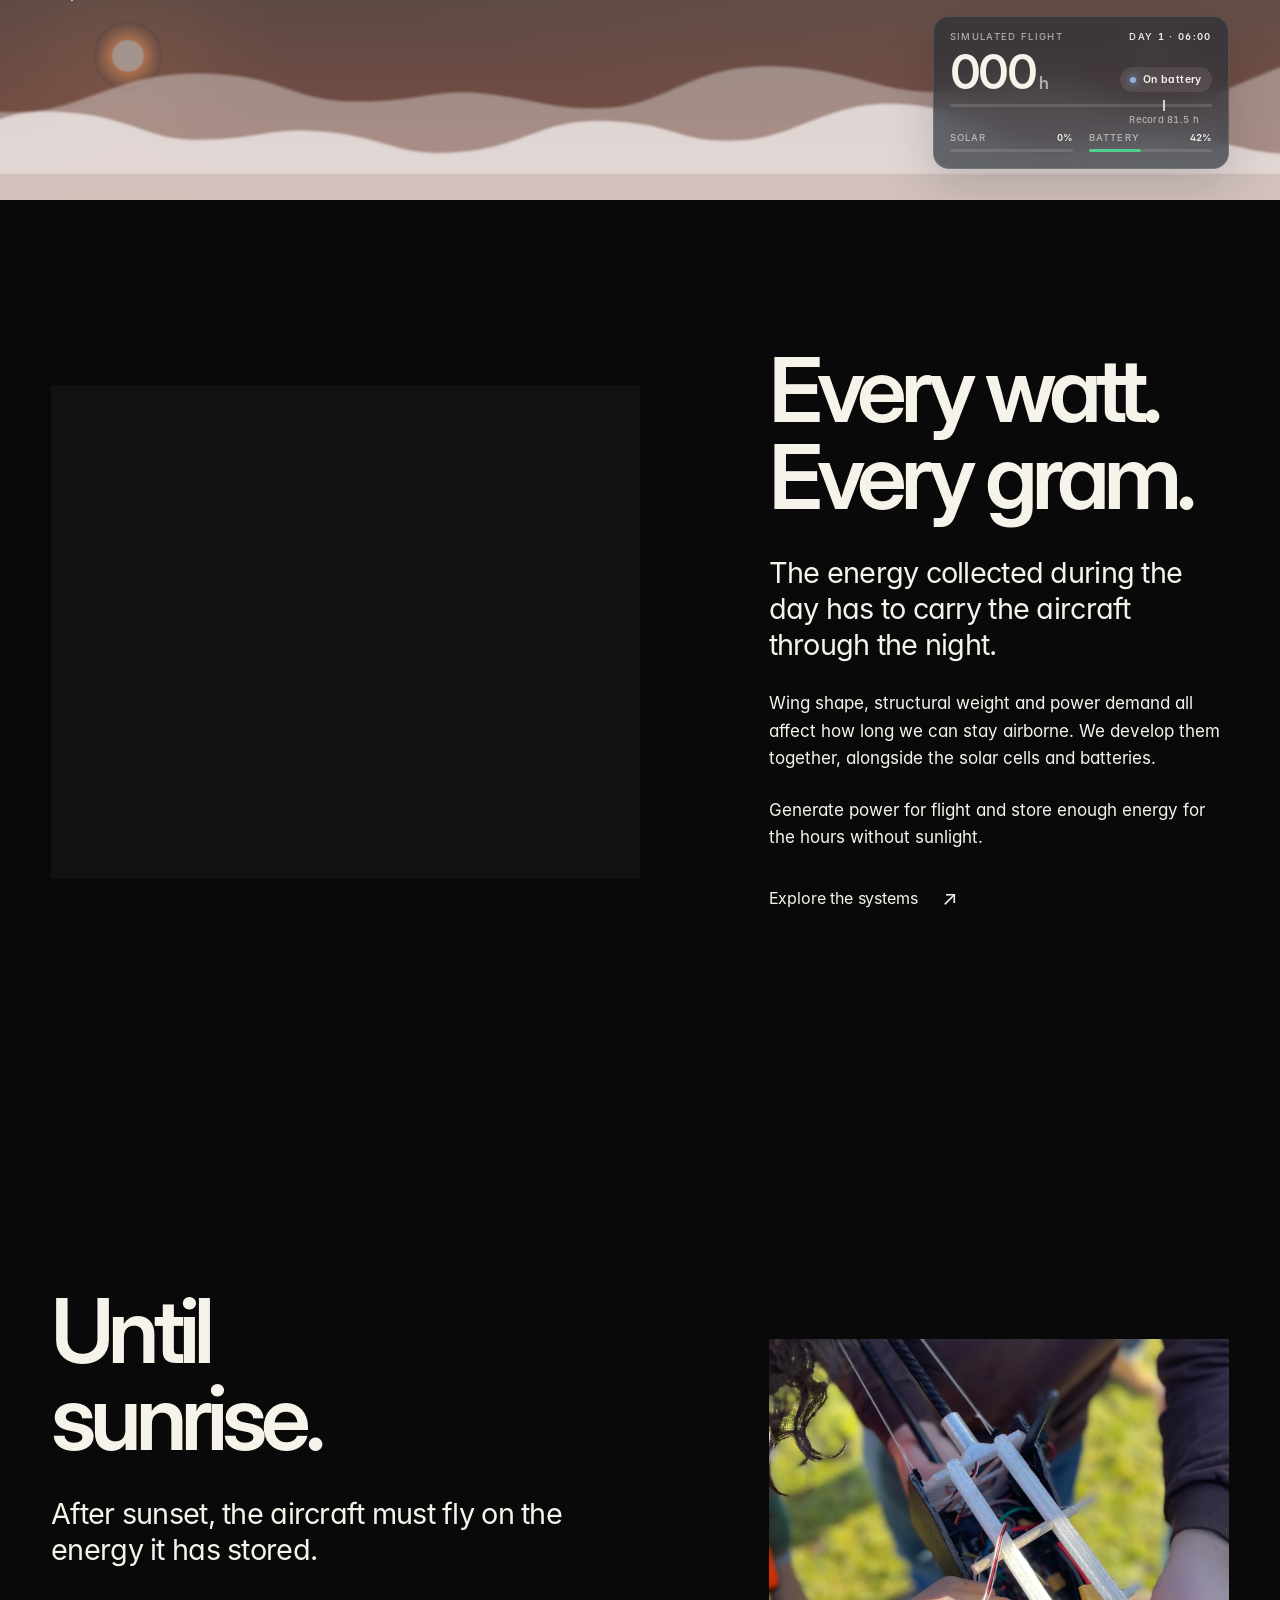
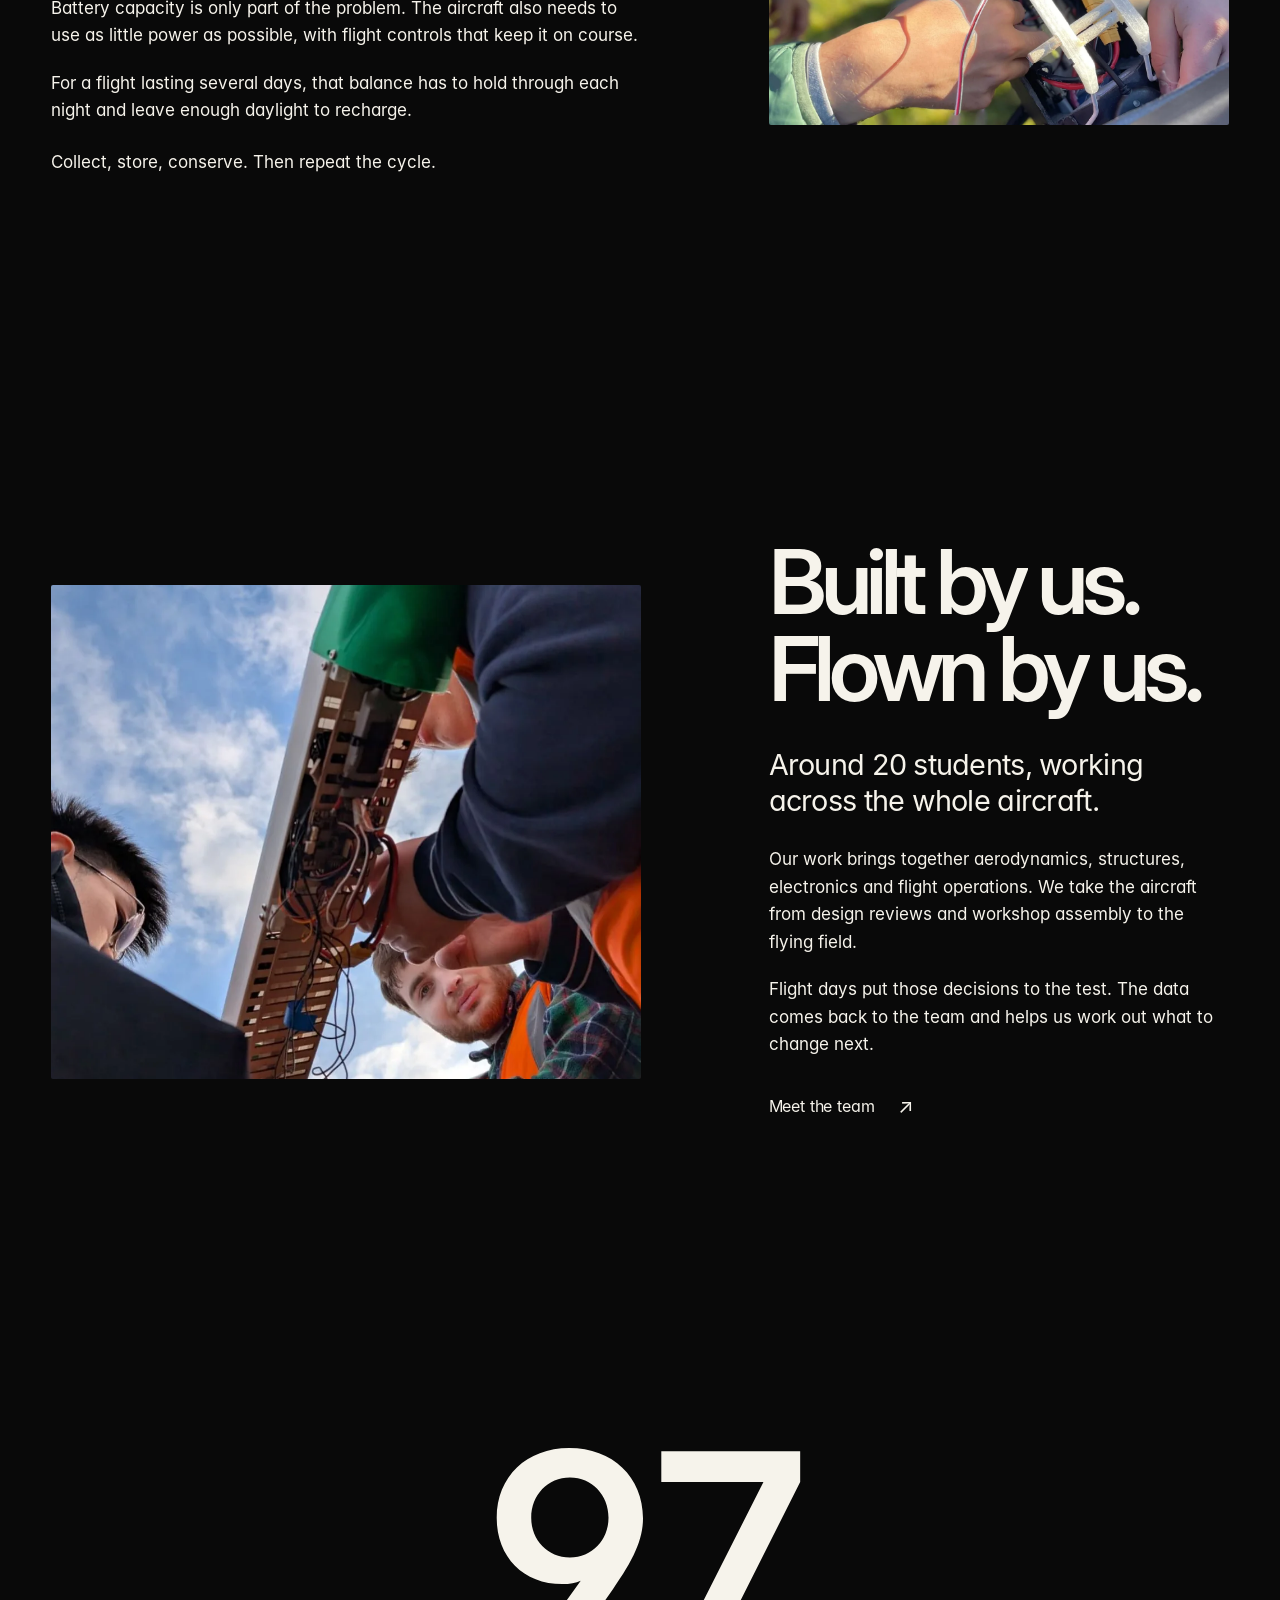
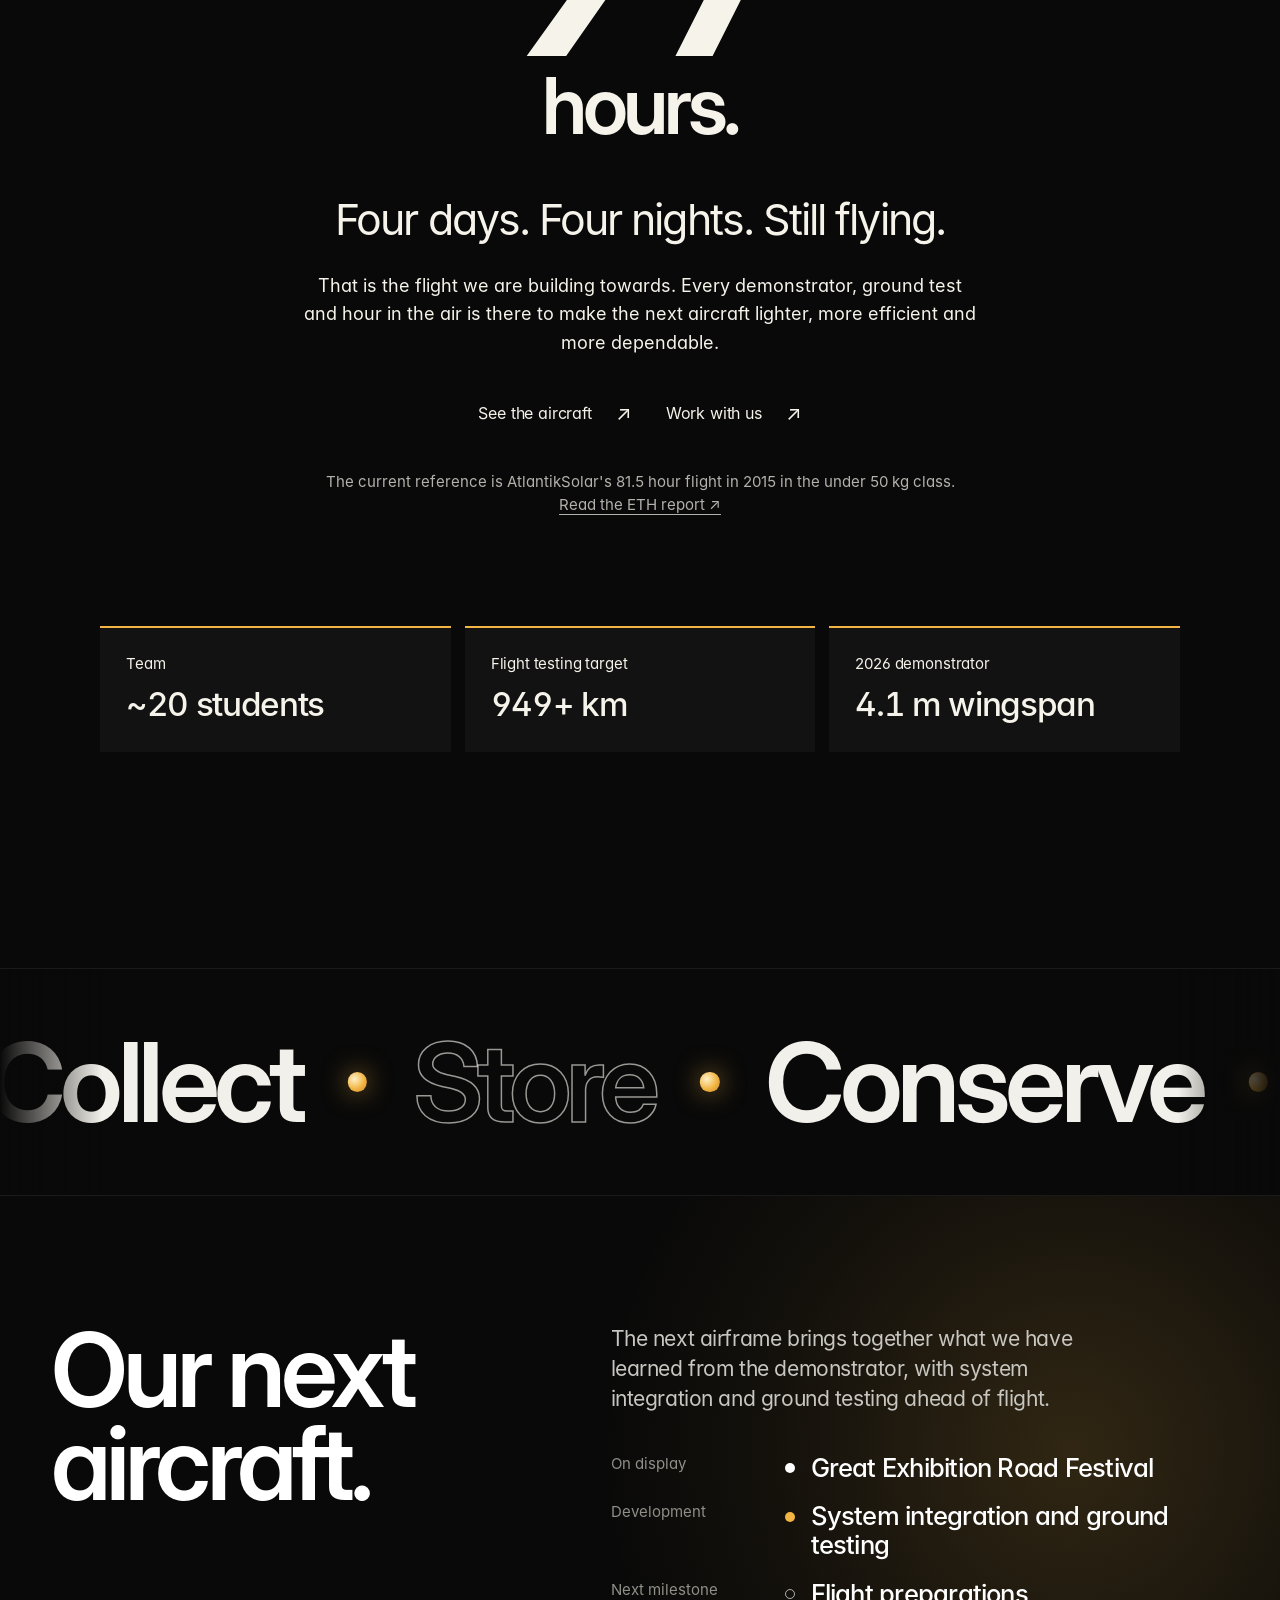
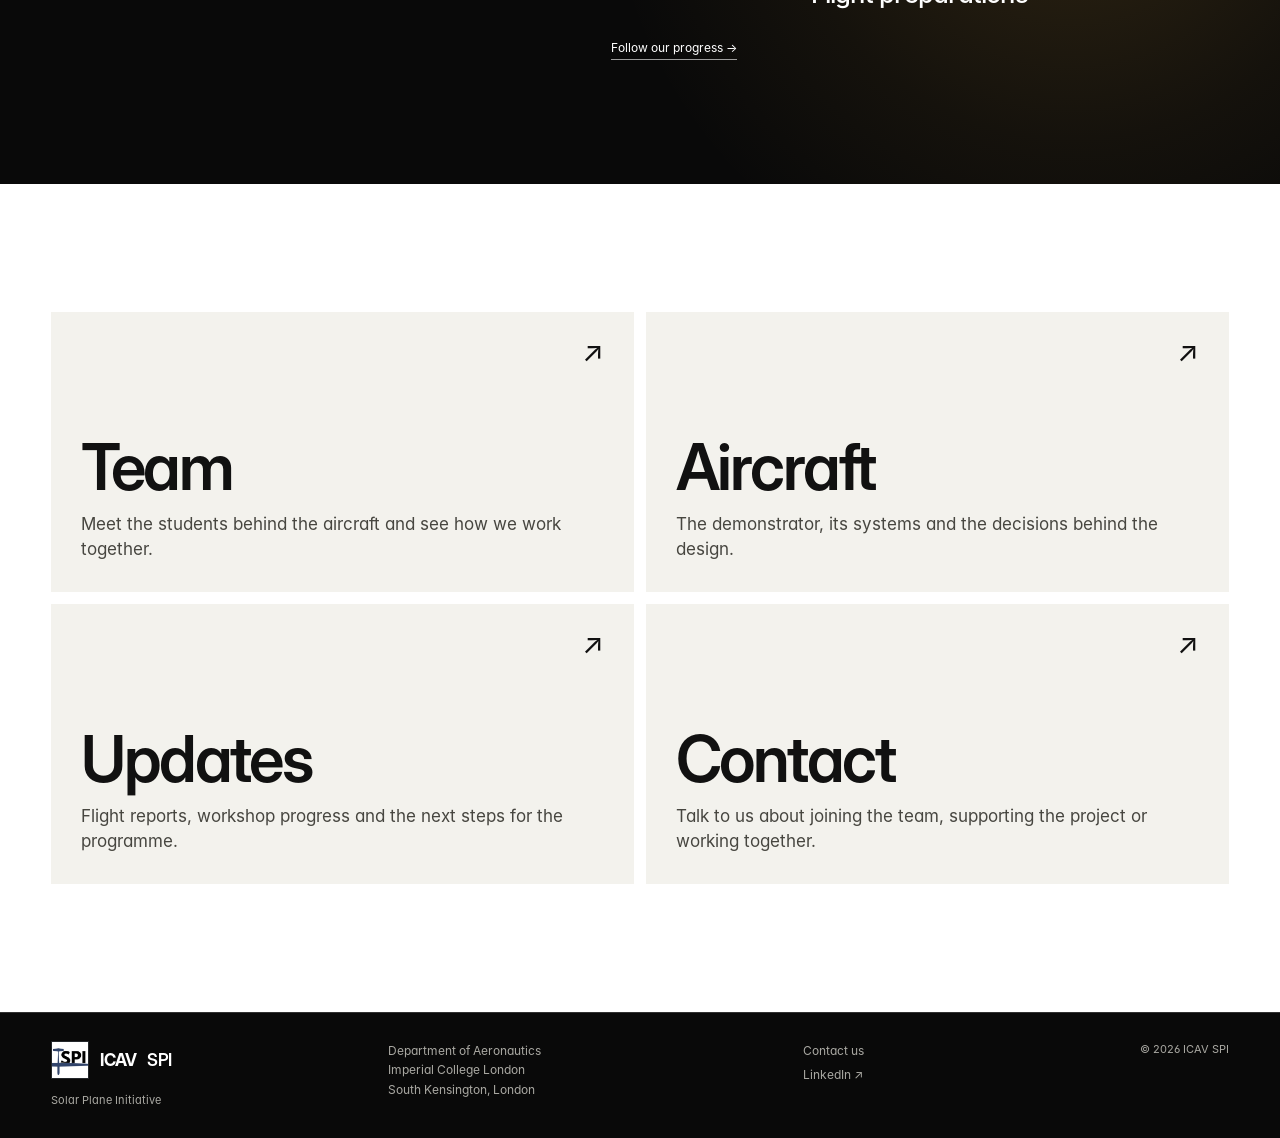
==== commit 416bb2ff: "Flight story v2: real twin-boom aircraft, living sky and mission HUD - Redraw the homepage aircraft " ====
--- a/index.html
+++ b/index.html
@@ -1,4 +1,4 @@
-<!doctype html><html lang="en"><head><meta charset="utf-8"><meta name="viewport" content="width=device-width,initial-scale=1"><meta name="theme-color" content="#090909"><link rel="icon" type="image/png" sizes="140x140" href="assets/spi-logo.png?v=20260922-spifix2"><link rel="shortcut icon" href="assets/spi-logo.png?v=20260922-spifix2"><link rel="apple-touch-icon" href="assets/spi-logo.png?v=20260922-spifix2"><meta name="description" content="We are ICAV SPI, the Solar Plane Initiative at Imperial College London. We design, build and test solar aircraft to stay airborne for days at a time."><title>ICAV SPI | Solar Plane Initiative</title><link rel="stylesheet" href="site.css?v=20260922-spifix2"><link rel="stylesheet" href="flight.css?v=20261009-motion1"><link rel="stylesheet" href="motion.css?v=20261009-fixes1"><link rel="preload" href="assets/fonts/inter-display-600.woff" as="font" type="font/woff" crossorigin><link rel="preload" href="assets/fonts/inter-400.woff" as="font" type="font/woff" crossorigin><link rel="stylesheet" href="polish.css?v=20261103-polish1"></head><body>
+<!doctype html><html lang="en"><head><meta charset="utf-8"><meta name="viewport" content="width=device-width,initial-scale=1"><meta name="theme-color" content="#090909"><link rel="icon" type="image/png" sizes="140x140" href="assets/spi-logo.png?v=20260922-spifix2"><link rel="shortcut icon" href="assets/spi-logo.png?v=20260922-spifix2"><link rel="apple-touch-icon" href="assets/spi-logo.png?v=20260922-spifix2"><meta name="description" content="We are ICAV SPI, the Solar Plane Initiative at Imperial College London. We design, build and test solar aircraft to stay airborne for days at a time."><title>ICAV SPI | Solar Plane Initiative</title><link rel="stylesheet" href="site.css?v=20260922-spifix2"><link rel="stylesheet" href="flight.css?v=20261009-motion1"><link rel="stylesheet" href="motion.css?v=20261009-fixes1"><link rel="preload" href="assets/fonts/inter-display-600.woff" as="font" type="font/woff" crossorigin><link rel="preload" href="assets/fonts/inter-400.woff" as="font" type="font/woff" crossorigin><link rel="stylesheet" href="polish.css?v=20261103-flight2"></head><body>
 <header class="site-header"><a class="brand" href="index.html">ICAV <span>SPI</span></a><button class="menu" type="button" aria-expanded="false" aria-controls="site-navigation">Menu</button><nav class="nav" id="site-navigation" aria-label="Main navigation"><a class="active" href="index.html">Home</a><a href="team.html">Team</a><a href="aircraft.html">Aircraft</a><a href="updates.html">Updates</a><a href="contact.html">Contact</a></nav></header>
 <a class="skip-link" href="#main-content">Skip to content</a>
 <main id="main-content">
@@ -29,7 +29,7 @@
 
 <div class="flight-story" id="mission" aria-label="The journey towards 100 hours">
   <div class="flight-stage" aria-hidden="true">
-    <div class="flight-atmosphere"><div class="flight-horizon"></div><div class="flight-stars"></div><div class="flight-sun"></div></div>
+    <div class="flight-atmosphere"><div class="flight-horizon"></div><div class="flight-stars"></div><div class="flight-sun"></div><div class="sky-dusk"></div><div class="sky-stars"><i></i><i></i></div><div class="sky-moon"></div><div class="sky-sun"></div></div>
     <div class="flight-birds">
       <svg class="bird-flight" viewBox="0 0 32 20"><g class="bird-wings"><path d="M2 12 Q8 6 16 12 Q24 6 30 12"/></g><path d="M16 11.5 L16 14"/></svg>
       <svg class="bird-flight" viewBox="0 0 32 20"><g class="bird-wings"><path d="M2 12 Q8 6 16 12 Q24 6 30 12"/></g><path d="M16 11.5 L16 14"/></svg>
@@ -40,17 +40,33 @@
   <div class="cloud-overlay" aria-hidden="true"></div>
   <div class="flight-overlay" aria-hidden="true">
     <div class="flight-aircraft">
-      <svg viewBox="0 0 180 210" role="presentation">
+      <svg class="plane-v2" viewBox="0 0 240 190" role="presentation">
       <defs>
-        <clipPath id="flight-wing-clip"><path d="M85 73 L7 91 L7 104 L85 94 L95 94 L173 104 L173 91 L95 73 Z"/></clipPath>
-        <linearGradient id="flight-panel-light"><stop stop-color="#fff" stop-opacity="0"/><stop offset=".5" stop-color="#fff" stop-opacity=".8"/><stop offset="1" stop-color="#fff" stop-opacity="0"/></linearGradient>
+        <clipPath id="plane-wing-clip"><path d="M120 69.5 L16 71 Q5 71.6 4.6 77.2 Q5 83 15.5 84.2 L120 88.6 L224.5 84.2 Q235 83 235.4 77.2 Q235 71.6 224 71 Z"/></clipPath>
+        <linearGradient id="plane-wing-fill" x1="0" y1="0" x2="0" y2="1"><stop offset="0" stop-color="#2a4c80"/><stop offset=".55" stop-color="#1d3866"/><stop offset="1" stop-color="#152a4f"/></linearGradient>
+        <linearGradient id="plane-glint" x1="0" x2="1"><stop stop-color="#fff" stop-opacity="0"/><stop offset=".5" stop-color="#fff" stop-opacity=".75"/><stop offset="1" stop-color="#fff" stop-opacity="0"/></linearGradient>
+        <radialGradient id="plane-light-red"><stop stop-color="#fff"/><stop offset=".22" stop-color="#ff3b3b"/><stop offset="1" stop-color="#ff3b3b" stop-opacity="0"/></radialGradient><radialGradient id="plane-light-green"><stop stop-color="#fff"/><stop offset=".22" stop-color="#2bff88"/><stop offset="1" stop-color="#2bff88" stop-opacity="0"/></radialGradient><radialGradient id="plane-light-white"><stop stop-color="#fff"/><stop offset=".22" stop-color="#eaf4ff"/><stop offset="1" stop-color="#eaf4ff" stop-opacity="0"/></radialGradient>
       </defs>
-      <g class="aircraft-shape">
-        <path d="M86 29 Q90 12 94 29 L95 73 L173 91 L173 104 L95 94 L94 164 L118 175 L118 183 L93 177 L90 193 L87 177 L62 183 L62 175 L86 164 L85 94 L7 104 L7 91 L85 73 Z"/>
-        <path class="aircraft-panels" d="M17 93 L17 102 M29 90 L29 100 M41 87 L41 98 M53 84 L53 97 M65 81 L65 95 M77 78 L77 94 M103 78 L103 94 M115 81 L115 95 M127 84 L127 97 M139 87 L139 98 M151 90 L151 100 M163 93 L163 102"/>
-      </g><g class="flight-panel-glint" clip-path="url(#flight-wing-clip)"><rect class="panel-light" x="-28" y="66" width="27" height="44" fill="url(#flight-panel-light)"/></g></svg>
+      <g class="plane-body">
+        <path class="plane-boom" d="M80.7 98 H83.3 V170 H80.7 Z"/><path class="plane-tail" d="M67 165.5 Q66 162 69.5 162 H94.5 Q98 162 97 165.5 L95.5 171 H68.5 Z"/><path class="plane-fin" d="M81 154 H83 V176 H81 Z"/><path class="plane-boom" d="M156.7 98 H159.3 V170 H156.7 Z"/><path class="plane-tail" d="M143 165.5 Q142 162 145.5 162 H170.5 Q174 162 173 165.5 L171.5 171 H144.5 Z"/><path class="plane-fin" d="M157 154 H159 V176 H157 Z"/>
+        <path class="plane-wing" d="M120 69.5 L16 71 Q5 71.6 4.6 77.2 Q5 83 15.5 84.2 L120 88.6 L224.5 84.2 Q235 83 235.4 77.2 Q235 71.6 224 71 Z"/>
+        <g clip-path="url(#plane-wing-clip)"><path class="plane-cells" d="M16 70 V89 M24 70 V89 M32 70 V89 M40 70 V89 M48 70 V89 M56 70 V89 M64 70 V89 M72 70 V89 M80 70 V89 M88 70 V89 M96 70 V89 M104 70 V89 M128 70 V89 M136 70 V89 M144 70 V89 M152 70 V89 M160 70 V89 M168 70 V89 M176 70 V89 M184 70 V89 M192 70 V89 M200 70 V89 M208 70 V89 M216 70 V89 M224 70 V89 M6 79.2 H234"/><rect class="plane-glint" x="-40" y="64" width="34" height="30" fill="url(#plane-glint)"/></g>
+        <path class="plane-pod" d="M78.4 45 Q75.4 49 75.4 57 L75.9 84 Q77 95 80.3 103 H83.7 Q87 95 88.1 84 L88.6 57 Q88.6 49 85.6 45 Z"/><ellipse class="plane-spinner" cx="82" cy="43.2" rx="3.3" ry="3"/><rect class="plane-prop" x="70" y="38.6" width="24" height="1.6" rx=".8"/><path class="plane-pod" d="M154.4 45 Q151.4 49 151.4 57 L151.9 84 Q153 95 156.3 103 H159.7 Q163 95 164.1 84 L164.6 57 Q164.6 49 161.6 45 Z"/><ellipse class="plane-spinner" cx="158" cy="43.2" rx="3.3" ry="3"/><rect class="plane-prop" x="146" y="38.6" width="24" height="1.6" rx=".8"/>
+        <path class="plane-canopy" d="M120 56 Q125.4 59.5 125.2 70 Q124.6 82 120 88.5 Q115.4 82 114.8 70 Q114.6 59.5 120 56 Z"/>
+        <path class="plane-canopy-shine" d="M118.2 61 Q117 66 117.3 72"/>
+      </g>
+      <g class="plane-lights">
+        <circle class="nav-port" cx="5.4" cy="77.2" r="7" fill="url(#plane-light-red)"/><circle class="nav-stbd" cx="234.6" cy="77.2" r="7" fill="url(#plane-light-green)"/>
+        <circle class="nav-strobe" cx="82" cy="174" r="8" fill="url(#plane-light-white)"/><circle class="nav-strobe" cx="158" cy="174" r="8" fill="url(#plane-light-white)"/>
+      </g>
+      </svg>
     </div>
-    <div class="flight-counter"><strong><span data-flight-hours>000</span><small>h</small></strong></div>
+    <div class="flight-hud">
+      <div class="hud-top"><span>Simulated flight</span><span>Day <b data-hud-day>1</b> · <b data-hud-time>06:00</b></span></div>
+      <div class="hud-main"><strong><span data-flight-hours>000</span><small>h</small></strong><em data-hud-status>Charging</em></div>
+      <div class="hud-track"><i></i><span class="hud-record"><b>Record 81.5 h</b></span></div>
+      <div class="hud-meters"><div class="hud-meter hud-solar"><span>Solar</span><i></i><b data-hud-solar>0%</b></div><div class="hud-meter hud-battery"><span>Battery</span><i></i><b data-hud-battery>40%</b></div></div>
+    </div>
   </div>
 
   <section class="flight-chapter programme-chapter" id="programme" data-flight-stop="0">
@@ -136,4 +152,4 @@
   <address class="footer-location">Department of Aeronautics<br>Imperial College London<br>South Kensington, London</address>
   <div class="footer-links"><a href="contact.html">Contact us</a><a href="https://www.linkedin.com/company/icavspi-solar-plane-initiative/" target="_blank" rel="noreferrer">LinkedIn ↗</a></div>
   <p class="footer-copyright">© <span data-year></span> ICAV SPI</p>
-</footer><script src="site.js?v=20261009-fixes1"></script><script src="polish.js?v=20261103-polish1"></script></body></html>
+</footer><script src="site.js?v=20261103-flight2"></script><script src="polish.js?v=20261103-flight2"></script></body></html>
--- a/polish.css
+++ b/polish.css
@@ -237,6 +237,103 @@
 /* Footer: keep the tagline under the logo (an older p:last-child rule pushed it right) */
 .footer-compact .footer-identity p{text-align:left}
 
+/* ==========================================================================
+   Flight story v2 — the real twin-boom aircraft, a living sky and a mission HUD
+   ========================================================================== */
+@media(min-width:901px){.polish .flight-chapter .chapter-grid{gap:clamp(70px,10vw,190px)}}
+
+/* Aircraft */
+.polish .flight-aircraft{height:auto;aspect-ratio:240/190;filter:none;
+  transform:translate3d(var(--aircraft-x,0px),var(--aircraft-y,0px),0) translate(-50%,-50%) rotate(var(--aircraft-bank,180deg)) scale(var(--aircraft-scale,1))}
+.polish .flight-aircraft:before{left:0;right:0;width:auto;top:91%;height:clamp(110px,18vh,210px);transform:none;filter:none;
+  background:linear-gradient(currentColor,transparent) 34.2% 0/1.2px 100% no-repeat,linear-gradient(currentColor,transparent) 65.8% 0/1.2px 100% no-repeat;
+  opacity:calc(var(--trail-opacity,.4) * .75)}
+.polish .flight-aircraft:after{left:0;right:0;width:auto;top:41%;height:clamp(130px,22vh,260px);transform:none;filter:blur(.3px);
+  background:linear-gradient(currentColor,transparent) 1.6% 0/1px 100% no-repeat,linear-gradient(currentColor,transparent) 98.4% 0/1px 100% no-repeat;
+  opacity:calc(var(--trail-opacity,.4) * .4)}
+.plane-v2{overflow:visible;filter:drop-shadow(var(--shadow-x,3px) var(--shadow-y,7px) 4px rgba(10,20,36,calc(.06 + .2 * var(--flight-daylight,1))))}
+.plane-wing{fill:url(#plane-wing-fill);stroke:color-mix(in srgb,#0f2140 calc(var(--flight-daylight,1) * 100%),#8fb3e3);stroke-width:.8}
+.plane-cells{fill:none;stroke:rgba(150,192,242,.34);stroke-width:.55}
+.plane-glint{opacity:calc(var(--flight-daylight,1) * var(--sun-vis,1) * .8);animation:plane-glint 9s linear infinite;animation-play-state:paused}
+@keyframes plane-glint{0%,52%{transform:translateX(0)}84%,100%{transform:translateX(300px)}}
+.plane-pod{fill:#f5f6f3;stroke:#b4bcc5;stroke-width:.7}
+.plane-spinner{fill:#8b939c;stroke:#6c747d;stroke-width:.4}
+.plane-prop{fill:rgba(36,44,54,.5);transform-box:fill-box;transform-origin:50% 50%;animation:plane-prop .1s steps(2,jump-none) infinite;animation-play-state:paused}
+@keyframes plane-prop{from{transform:scaleX(1);opacity:.6}to{transform:scaleX(.3);opacity:.25}}
+.plane-boom{fill:#dde2e8;stroke:#a7b0ba;stroke-width:.4}
+.plane-tail{fill:#1d3866;stroke:color-mix(in srgb,#0f2140 calc(var(--flight-daylight,1) * 100%),#8fb3e3);stroke-width:.6}
+.plane-fin{fill:#2b4d82}
+.plane-canopy{fill:#a9cff2;stroke:#6f9fcf;stroke-width:.6}
+.plane-canopy-shine{fill:none;stroke:rgba(255,255,255,.85);stroke-width:1;stroke-linecap:round}
+.plane-lights{--night:calc(1 - var(--flight-daylight,1))}
+.nav-port,.nav-stbd{opacity:calc(.08 + .92 * var(--night))}
+.nav-strobe{opacity:0;animation:plane-strobe 2s linear infinite;animation-play-state:paused}
+@keyframes plane-strobe{0%,4%{opacity:calc(.15 + .85 * var(--night))}5%,11%{opacity:0}12%,15%{opacity:calc(.15 + .85 * var(--night))}16%,100%{opacity:0}}
+.flight-running .plane-glint,.flight-running .plane-prop,.flight-running .nav-strobe{animation-play-state:running}
+.motion-suspended .plane-glint,.motion-suspended .plane-prop,.motion-suspended .nav-strobe,.motion-suspended .sky-stars i{animation-play-state:paused!important}
+
+/* Sky: sun and moon on an arc, dusk glow, twinkling stars */
+.polish .flight-sun,.polish .flight-stars{display:none}
+.sky-dusk,.sky-stars,.sky-sun,.sky-moon{position:absolute;pointer-events:none}
+.sky-dusk{inset:0;opacity:var(--dusk,0);background:linear-gradient(to top,rgba(255,126,82,.5),rgba(255,170,116,.22) 30%,rgba(255,200,150,0) 60%)}
+.sky-stars{inset:0;opacity:calc(1 - var(--flight-daylight,1))}
+.sky-stars i{position:absolute;left:0;top:0;width:1.6px;height:1.6px;border-radius:50%;animation:sky-twinkle 5.2s ease-in-out -2s infinite alternate;animation-play-state:paused}
+.sky-stars i:nth-child(2){animation-duration:3.4s;animation-delay:-1s}
+.flight-running .sky-stars i{animation-play-state:running}
+@keyframes sky-twinkle{from{opacity:1}to{opacity:.3}}
+.sky-sun{left:var(--sun-x,80%);top:var(--sun-y,22%);width:clamp(54px,5.4vw,90px);aspect-ratio:1;translate:-50% -50%;border-radius:50%;opacity:var(--sun-vis,0);
+  background:radial-gradient(circle,#fffef7 0 30%,var(--sun-color,#ffe7ad) 35%,transparent 70%);
+  box-shadow:0 0 110px 46px color-mix(in srgb,var(--sun-color,#ffe7ad) 30%,transparent)}
+.sky-moon{left:var(--moon-x,20%);top:var(--moon-y,22%);width:clamp(26px,2.4vw,40px);aspect-ratio:1;translate:-50% -50%;border-radius:50%;opacity:var(--moon-vis,0);
+  background:radial-gradient(circle at 38% 36%,#fbfcff,#dfe6f0 60%,#c3cddc);
+  box-shadow:0 0 50px 14px rgba(200,216,242,.16),inset -6px -4px 0 rgba(140,158,186,.32)}
+
+/* Mission HUD (replaces the bare hour counter) */
+.flight-hud{display:none;position:absolute;right:var(--pad);bottom:clamp(20px,3.4vh,40px);width:296px;padding:14px 16px 16px;border-radius:16px;
+  color:var(--flight-fg);background:color-mix(in srgb,var(--flight-bg) 68%,transparent);
+  -webkit-backdrop-filter:blur(16px) saturate(1.4);backdrop-filter:blur(16px) saturate(1.4);
+  border:1px solid color-mix(in srgb,var(--flight-fg) 13%,transparent);box-shadow:0 18px 50px rgba(8,14,24,.14);
+  font-variant-numeric:tabular-nums;opacity:var(--hud-opacity,1);transition:opacity .4s ease}
+.motion-ready .flight-hud{display:block}
+.hud-top{display:flex;justify-content:space-between;gap:12px;font-size:9.5px;font-weight:500;letter-spacing:.14em;text-transform:uppercase}
+.hud-top>span:first-child{opacity:.62}
+.hud-top b{font-weight:600}
+.hud-main{display:flex;align-items:flex-end;justify-content:space-between;margin:9px 0 12px}
+.hud-main strong{font-family:var(--font-display);font-size:48px;line-height:.86;font-weight:600;letter-spacing:-.05em}
+.hud-main small{margin-left:3px;font-size:.36em;letter-spacing:0;opacity:.6}
+.hud-main em{display:inline-flex;align-items:center;gap:7px;padding:6px 10px;border-radius:999px;font-size:10.5px;font-style:normal;font-weight:600;letter-spacing:.04em;
+  background:color-mix(in srgb,var(--flight-fg) 9%,transparent)}
+.hud-main em::before{content:"";width:6px;height:6px;border-radius:50%;background:var(--hud-dot,#f2b544);box-shadow:0 0 9px var(--hud-dot,#f2b544)}
+.hud-track{position:relative;height:3px;margin:0 0 25px;border-radius:3px;background:color-mix(in srgb,var(--flight-fg) 14%,transparent)}
+.hud-track i{position:absolute;inset:0;border-radius:inherit;background:linear-gradient(90deg,var(--sun),var(--sun-soft));transform:scaleX(var(--flight-progress,0));transform-origin:0 50%}
+.hud-record{position:absolute;left:81.5%;top:-4px;width:1.5px;height:11px;background:currentColor;opacity:.8}
+.hud-record b{position:absolute;top:14px;left:50%;translate:-50% 0;white-space:nowrap;font-size:9.5px;font-weight:500;letter-spacing:.03em;opacity:.75}
+.record-passed .hud-record{background:var(--sun);opacity:1;box-shadow:0 0 10px var(--sun)}
+.record-passed .hud-record b{opacity:1}
+.hud-meters{display:grid;grid-template-columns:1fr 1fr;gap:16px}
+.hud-meter{display:grid;grid-template-columns:auto 1fr;align-items:center;gap:6px 8px;font-size:9.5px;font-weight:500;letter-spacing:.12em;text-transform:uppercase}
+.hud-meter span{grid-area:1/1;opacity:.62}
+.hud-meter b{grid-area:1/2;justify-self:end;font-weight:600;letter-spacing:0}
+.hud-meter i{grid-column:1/-1;grid-row:2;position:relative;height:3px;overflow:hidden;border-radius:3px;background:color-mix(in srgb,var(--flight-fg) 13%,transparent)}
+.hud-meter i::after{content:"";position:absolute;inset:0;border-radius:inherit;transform-origin:0 50%}
+.hud-solar i::after{background:var(--sun);transform:scaleX(var(--hud-solar,0))}
+.hud-battery i::after{background:#4fcf92;transform:scaleX(var(--hud-battery,.4))}
+@media(max-width:900px){
+  .flight-hud{right:12px;bottom:14px;width:auto;min-width:92px;padding:8px 10px 10px;border-radius:12px}
+  .hud-top,.hud-meters,.hud-record b,.hud-main em{display:none}
+  .hud-main{margin:0 0 9px}
+  .hud-main strong{font-size:30px}
+  .hud-main em{padding:4px 8px;font-size:9.5px}
+  .hud-track{margin:0}
+}
+
+/* A tiny aircraft rides the scroll-progress bar */
+.scroll-plane{position:fixed;z-index:96;top:-5px;left:0;width:22px;height:18px;pointer-events:none;
+  transform:translate3d(calc(var(--scroll,0) * 100vw - 35%),0,0) rotate(90deg);
+  background:url("data:image/svg+xml,%3Csvg xmlns='http://www.w3.org/2000/svg' viewBox='0 0 240 190'%3E%3Cg fill='%23ffe1a1'%3E%3Cpath d='M120 69.5L16 71Q5 71.6 4.6 77.2Q5 83 15.5 84.2L120 88.6L224.5 84.2Q235 83 235.4 77.2Q235 71.6 224 71Z'/%3E%3Cpath d='M76 46h12v58H76zM152 46h12v58h-12zM80 100h4v72h-4zM156 100h4v72h-4zM66 162h32v9H66zM142 162h32v9h-32z'/%3E%3C/g%3E%3C/svg%3E") center/contain no-repeat;
+  filter:drop-shadow(0 0 4px rgba(242,181,68,.8));opacity:calc(min(1, var(--scroll,0) * 40))}
+@media(prefers-reduced-motion:reduce){.scroll-plane{display:none}}
+
 /* ---------- Page-to-page transitions (supporting browsers) ---------- */
 @view-transition{navigation:auto}
 .site-header{view-transition-name:site-header}
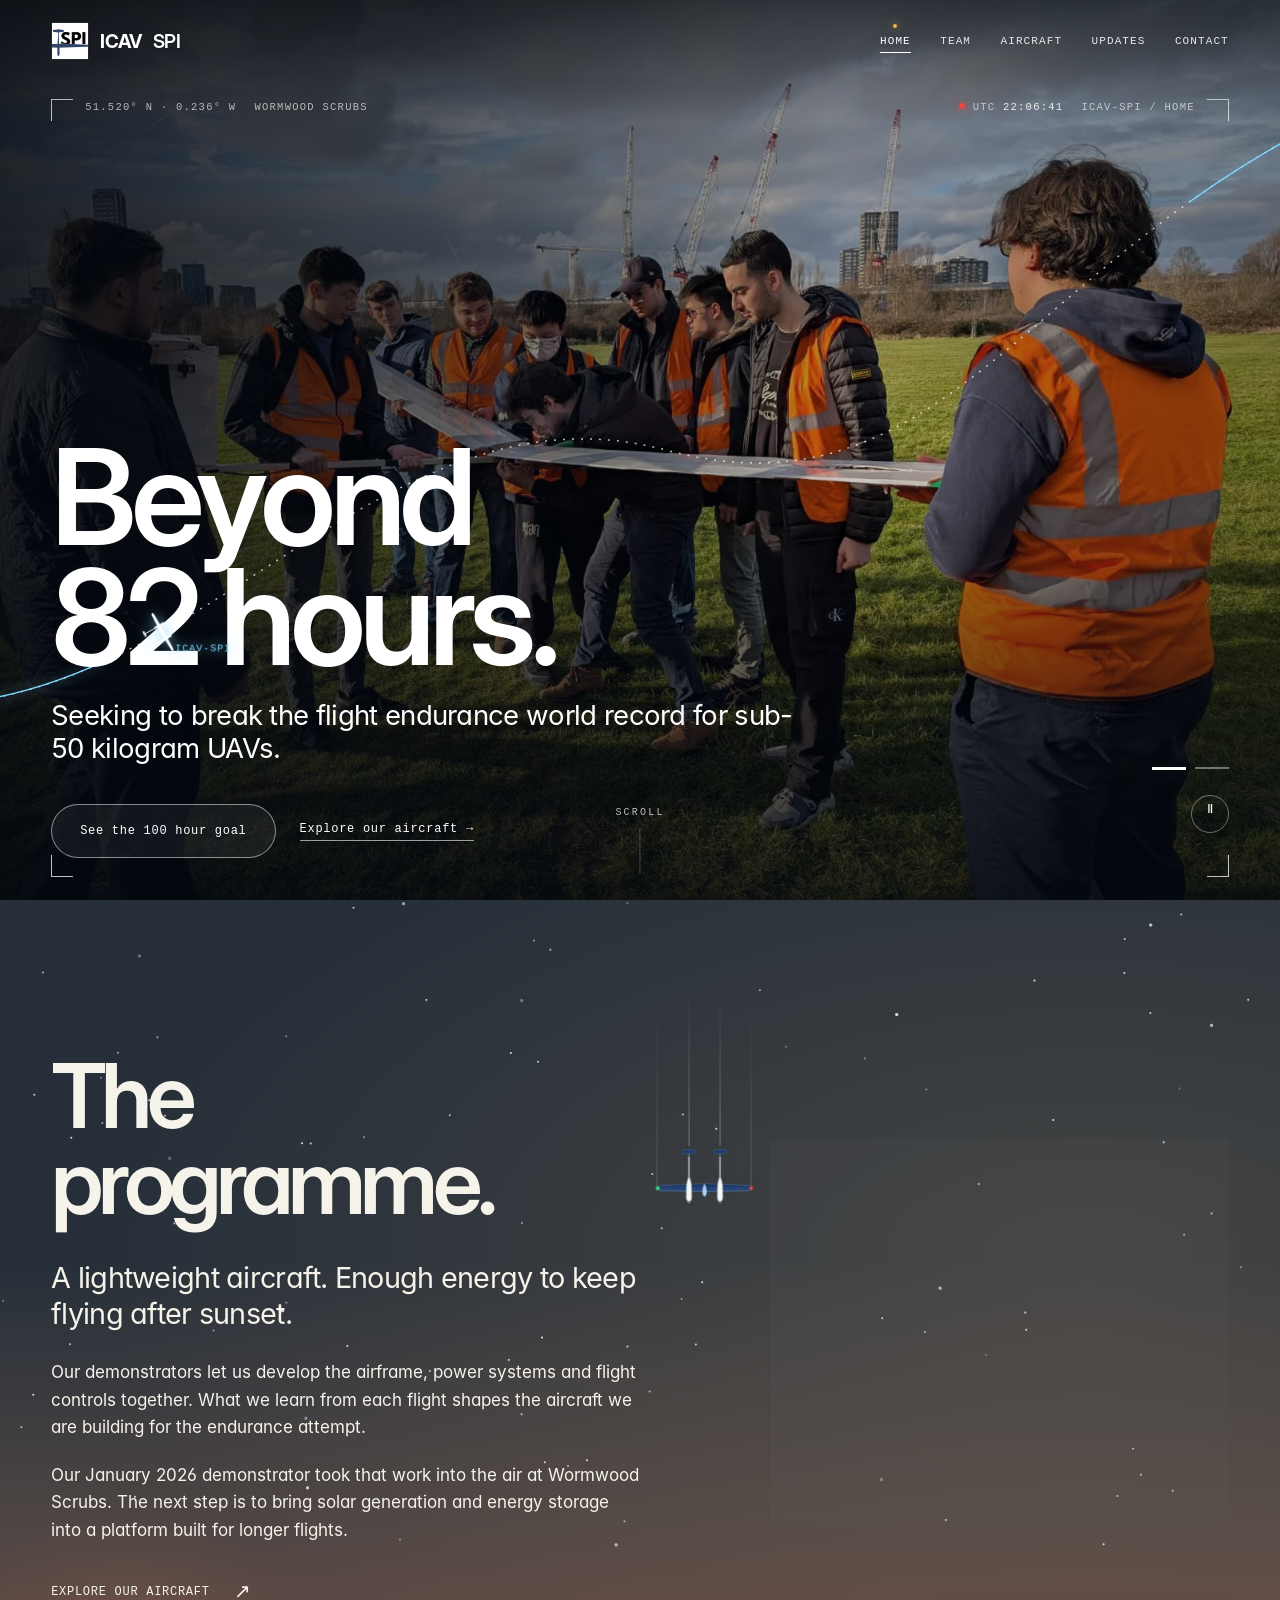
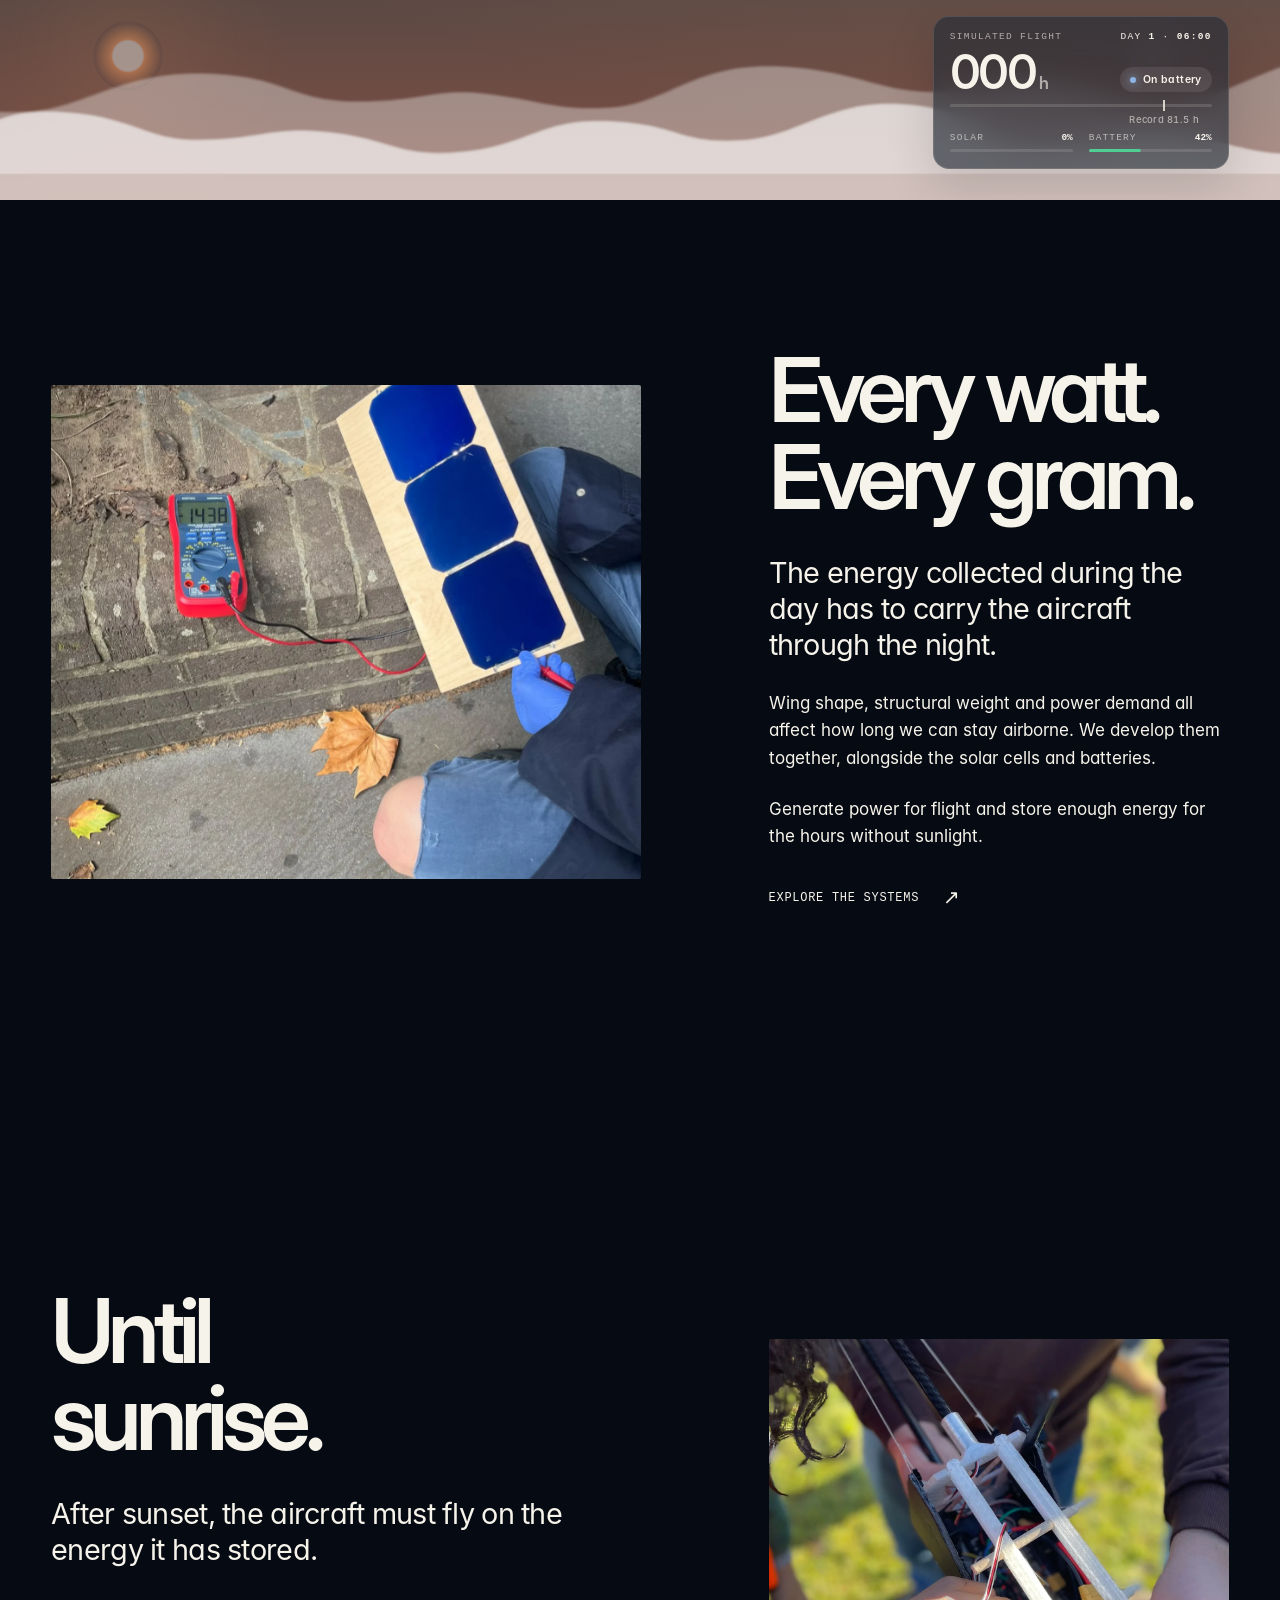
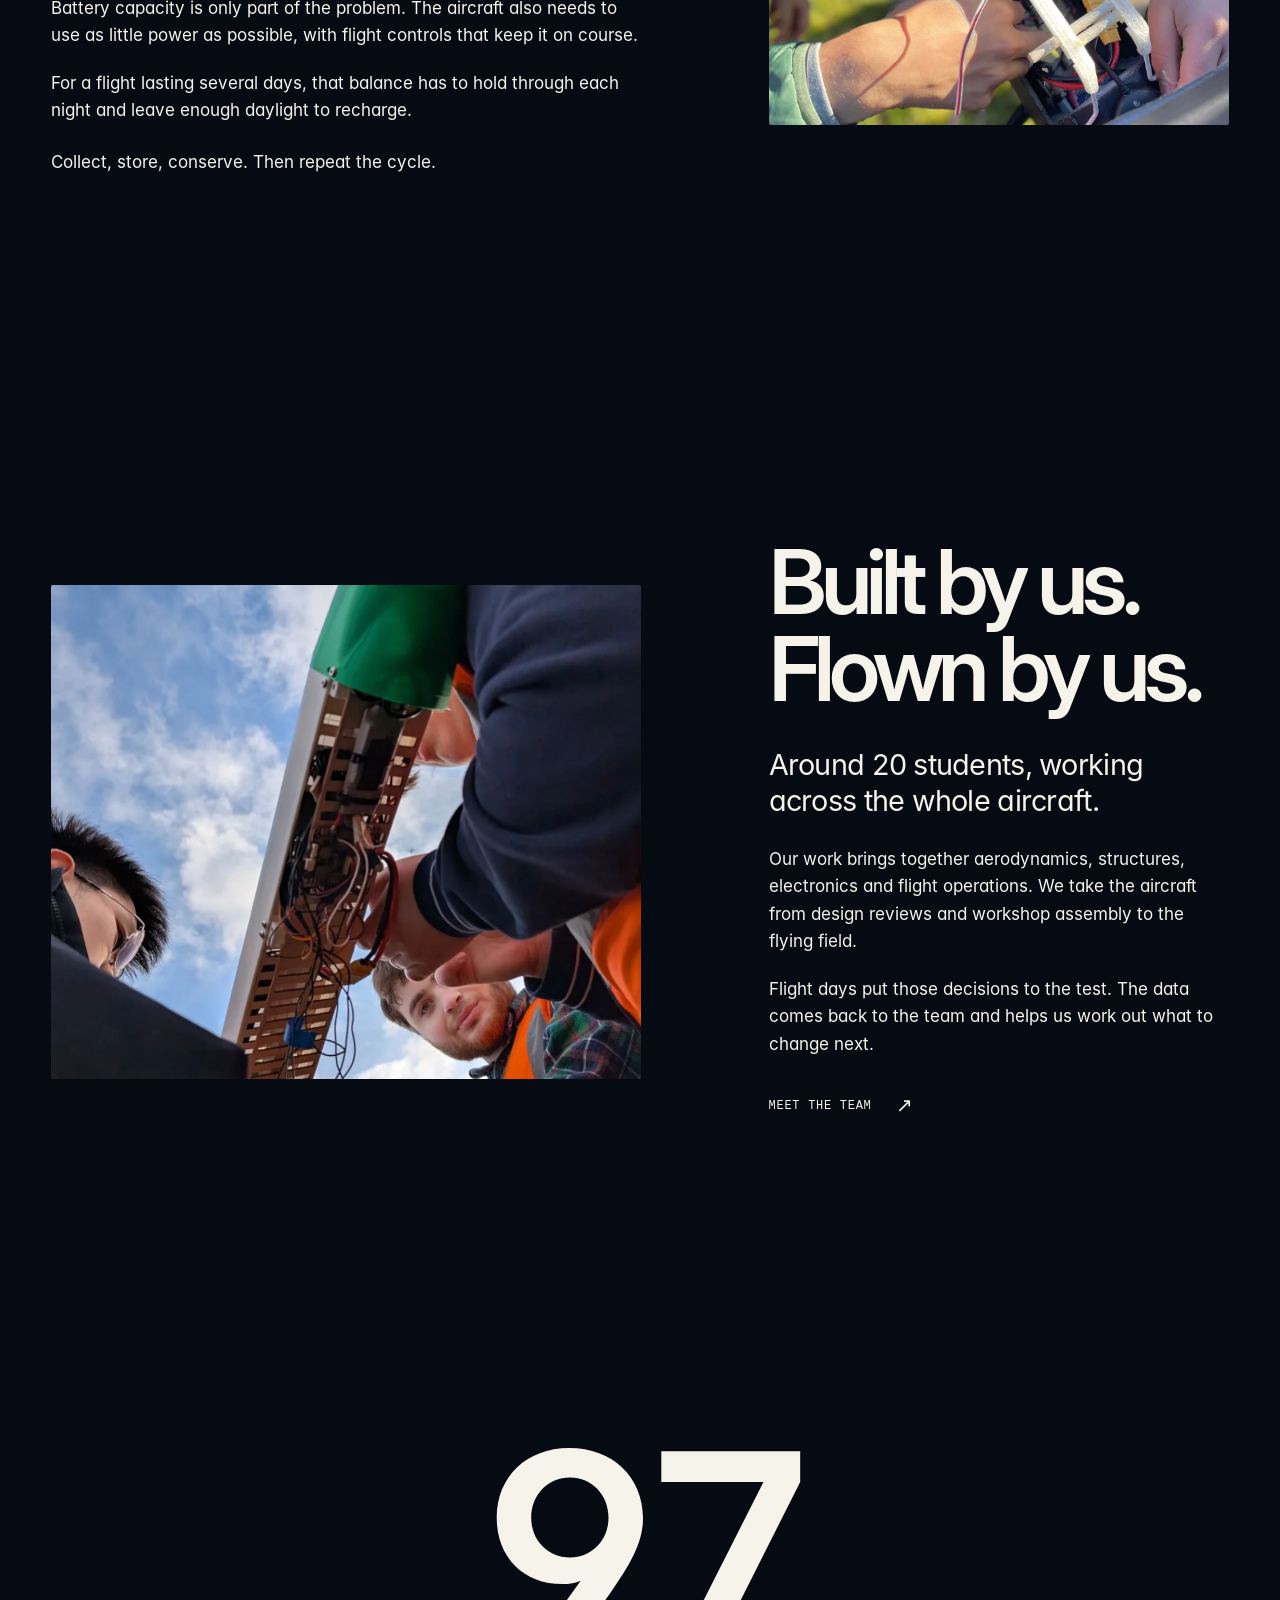
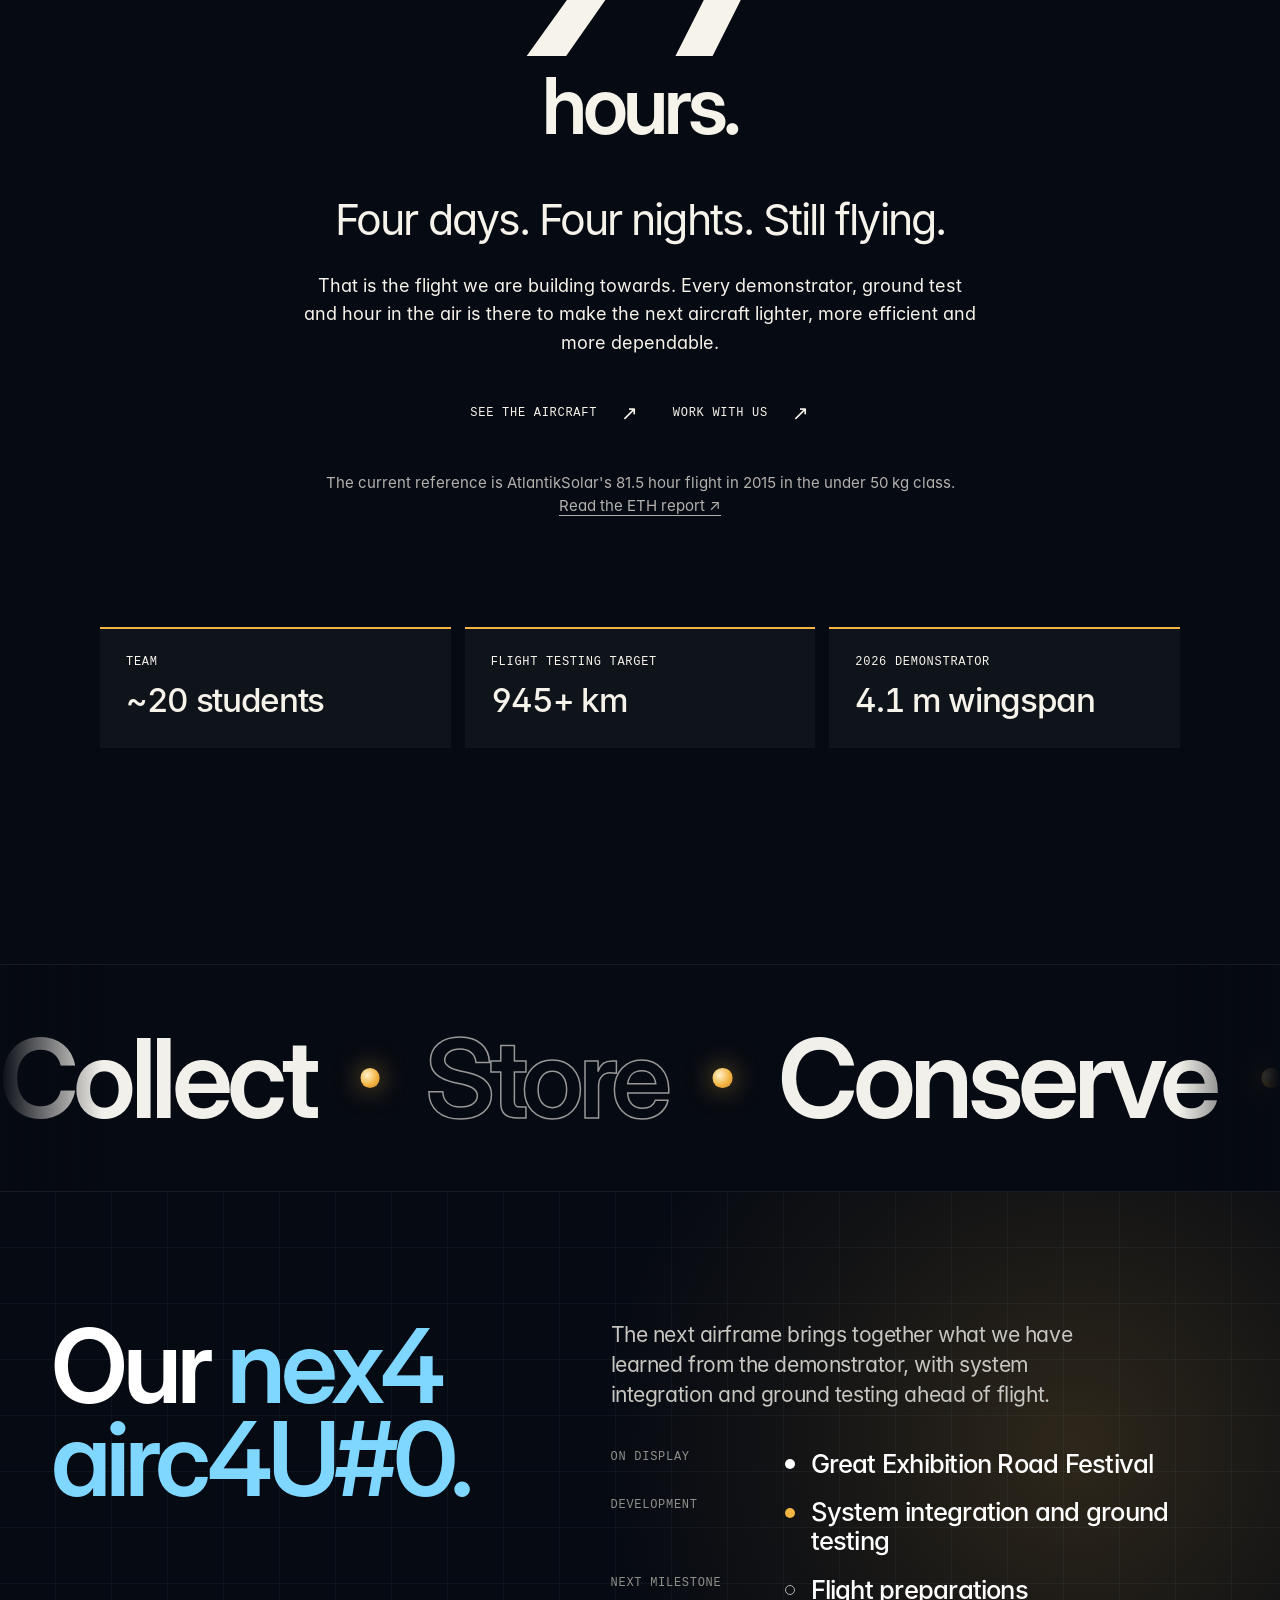
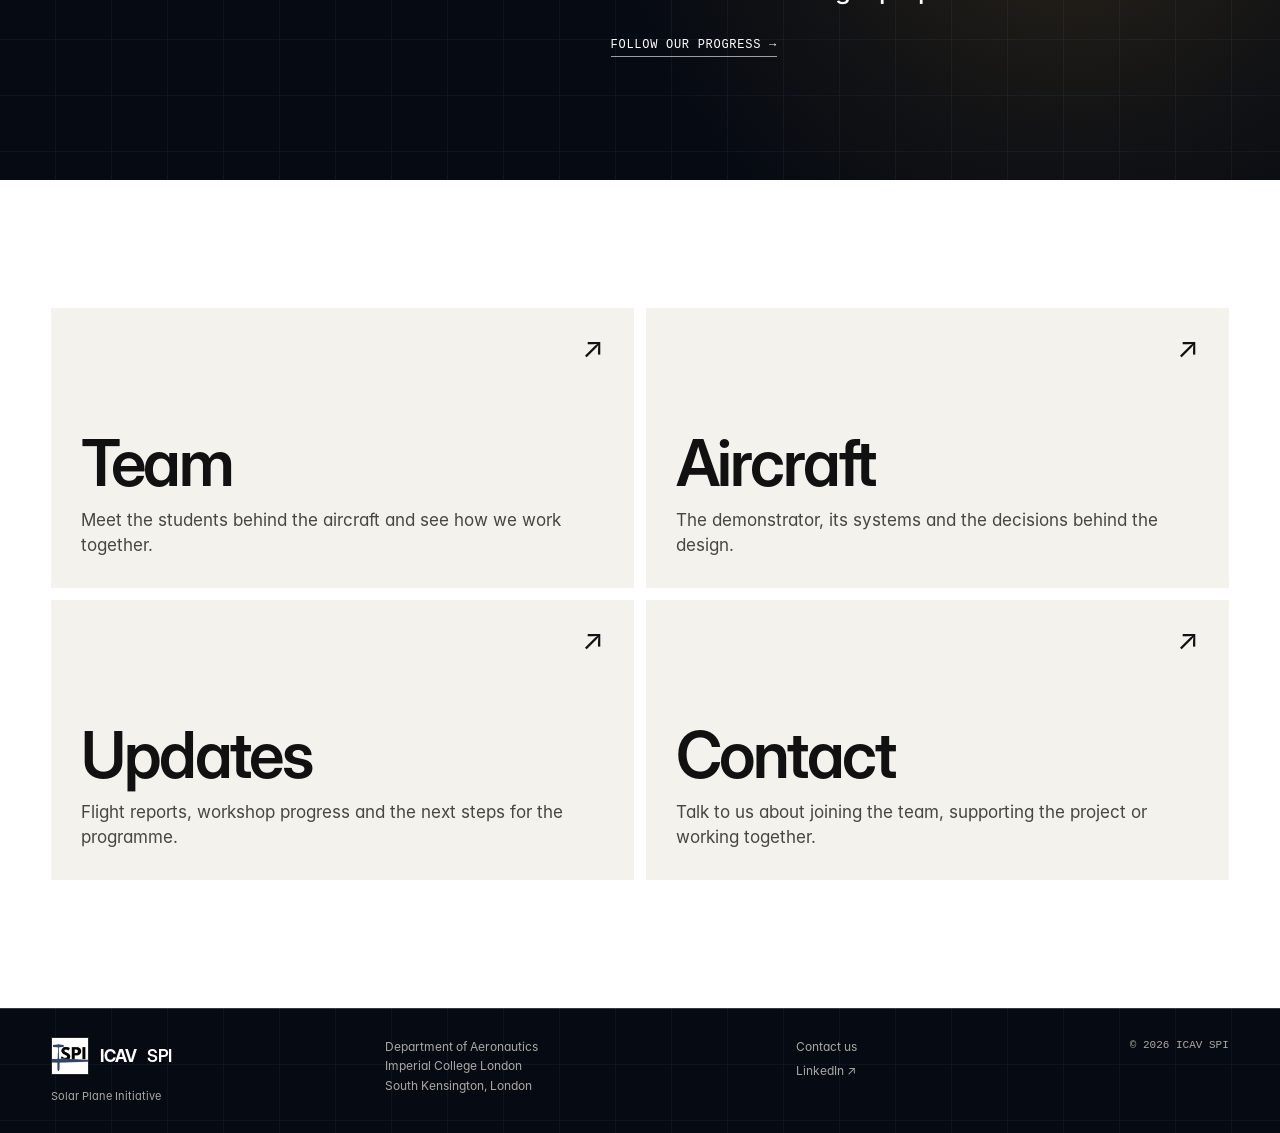
==== commit a65acda9: "Design A: Mission Control exploration Blueprint grid, monospace telemetry type, decoding headlines, " ====
--- a/index.html
+++ b/index.html
@@ -1,4 +1,4 @@
-<!doctype html><html lang="en"><head><meta charset="utf-8"><meta name="viewport" content="width=device-width,initial-scale=1"><meta name="theme-color" content="#090909"><link rel="icon" type="image/png" sizes="140x140" href="assets/spi-logo.png?v=20260922-spifix2"><link rel="shortcut icon" href="assets/spi-logo.png?v=20260922-spifix2"><link rel="apple-touch-icon" href="assets/spi-logo.png?v=20260922-spifix2"><meta name="description" content="We are ICAV SPI, the Solar Plane Initiative at Imperial College London. We design, build and test solar aircraft to stay airborne for days at a time."><title>ICAV SPI | Solar Plane Initiative</title><link rel="stylesheet" href="site.css?v=20260922-spifix2"><link rel="stylesheet" href="flight.css?v=20261009-motion1"><link rel="stylesheet" href="motion.css?v=20261009-fixes1"><link rel="preload" href="assets/fonts/inter-display-600.woff" as="font" type="font/woff" crossorigin><link rel="preload" href="assets/fonts/inter-400.woff" as="font" type="font/woff" crossorigin><link rel="stylesheet" href="polish.css?v=20261103-flight2"></head><body>
+<!doctype html><html lang="en"><head><meta charset="utf-8"><meta name="viewport" content="width=device-width,initial-scale=1"><meta name="theme-color" content="#090909"><link rel="icon" type="image/png" sizes="140x140" href="assets/spi-logo.png?v=20260922-spifix2"><link rel="shortcut icon" href="assets/spi-logo.png?v=20260922-spifix2"><link rel="apple-touch-icon" href="assets/spi-logo.png?v=20260922-spifix2"><meta name="description" content="We are ICAV SPI, the Solar Plane Initiative at Imperial College London. We design, build and test solar aircraft to stay airborne for days at a time."><title>ICAV SPI | Solar Plane Initiative</title><link rel="stylesheet" href="site.css?v=20260922-spifix2"><link rel="stylesheet" href="flight.css?v=20261009-motion1"><link rel="stylesheet" href="motion.css?v=20261009-fixes1"><link rel="preload" href="assets/fonts/inter-display-600.woff" as="font" type="font/woff" crossorigin><link rel="preload" href="assets/fonts/inter-400.woff" as="font" type="font/woff" crossorigin><link rel="stylesheet" href="polish.css?v=20261103-flight2"><link rel="stylesheet" href="design.css?v=mc1"></head><body>
 <header class="site-header"><a class="brand" href="index.html">ICAV <span>SPI</span></a><button class="menu" type="button" aria-expanded="false" aria-controls="site-navigation">Menu</button><nav class="nav" id="site-navigation" aria-label="Main navigation"><a class="active" href="index.html">Home</a><a href="team.html">Team</a><a href="aircraft.html">Aircraft</a><a href="updates.html">Updates</a><a href="contact.html">Contact</a></nav></header>
 <a class="skip-link" href="#main-content">Skip to content</a>
 <main id="main-content">
@@ -152,4 +152,4 @@
   <address class="footer-location">Department of Aeronautics<br>Imperial College London<br>South Kensington, London</address>
   <div class="footer-links"><a href="contact.html">Contact us</a><a href="https://www.linkedin.com/company/icavspi-solar-plane-initiative/" target="_blank" rel="noreferrer">LinkedIn ↗</a></div>
   <p class="footer-copyright">© <span data-year></span> ICAV SPI</p>
-</footer><script src="site.js?v=20261103-flight2"></script><script src="polish.js?v=20261103-flight2"></script></body></html>
+</footer><script src="site.js?v=20261103-flight2"></script><script src="polish.js?v=20261103-flight2"></script><script src="design.js?v=mc1"></script></body></html>
--- a/design.css
+++ b/design.css
@@ -0,0 +1,108 @@
+/* ==========================================================================
+   Design A — "Mission Control"
+   Technical, aerospace-instrument look: blueprint grid, monospace telemetry,
+   decoding headlines, a framed hero with live readouts, cursor reticle.
+   ========================================================================== */
+:root{
+  --ink:#060a12;
+  --cyan:#7fd6ff;
+  --mono:ui-monospace,"SF Mono","JetBrains Mono","Cascadia Mono",Menlo,Consolas,monospace;
+  --grid:rgba(127,214,255,.055);
+}
+body{background:var(--ink)}
+.black,.stats,.footer,.marquee,.team-cta{background-color:var(--ink)}
+.black,.stats,.footer,.team-cta,.blueprint{
+  background-image:linear-gradient(var(--grid) 1px,transparent 1px),linear-gradient(90deg,var(--grid) 1px,transparent 1px);
+  background-size:56px 56px;background-position:-1px -1px}
+.marquee::before{background:linear-gradient(90deg,var(--ink),transparent)}
+.marquee::after{background:linear-gradient(270deg,var(--ink),transparent)}
+.polish .site-header::after{background:rgba(6,10,18,.78)}
+
+/* Telemetry type */
+.eyebrow,.label,.nav a,.menu,.hero-meta,.caption,.stat span,.timeline-row span,.hud-top,.hud-meter,
+.footer-copyright,.news-link span,.news-entry summary>span,.team-bands span,.row .num,.scroll-cue,
+.contact-option span,.goal-facts span,.home-next .timeline-row span,.chapter-link,.text-link,.button,.crew-list span{
+  font-family:var(--mono)!important;font-feature-settings:normal}
+.nav a,.menu{font-size:11px!important;letter-spacing:.1em}
+.home-next .timeline-row span,.goal-facts span{font-size:12px!important;letter-spacing:.06em;text-transform:uppercase}
+.chapter-link,.text-link,.button{font-size:12px!important;letter-spacing:.06em!important;text-transform:uppercase}
+.label::before,.eyebrow::before{content:"// ";color:var(--cyan);opacity:.8}
+::selection{background:var(--cyan);color:var(--ink)}
+.scroll-progress{background:linear-gradient(90deg,var(--cyan),#d6f3ff);box-shadow:0 0 14px rgba(127,214,255,.6)}
+
+/* Headlines decode instead of sliding (see design.js) */
+.polish-motion .wsplit .wi{transform:none!important;transition:none!important}
+.mc-decoding{color:var(--cyan)}
+
+/* ---------- Hero instrument frame ---------- */
+.mc-frame{position:absolute;z-index:3;inset:clamp(84px,11vh,110px) var(--pad) clamp(16px,2.6vh,26px);pointer-events:none;
+  font-family:var(--mono);font-size:10.5px;letter-spacing:.12em;text-transform:uppercase;color:rgba(255,255,255,.72)}
+.mc-corner{position:absolute;width:22px;height:22px;border:1.5px solid rgba(255,255,255,.75)}
+.mc-corner:nth-child(1){left:0;top:0;border-right:0;border-bottom:0}
+.mc-corner:nth-child(2){right:0;top:0;border-left:0;border-bottom:0}
+.mc-corner:nth-child(3){left:0;bottom:0;border-right:0;border-top:0}
+.mc-corner:nth-child(4){right:0;bottom:0;border-left:0;border-top:0}
+.mc-read{position:absolute;top:2px;display:flex;gap:18px;align-items:center}
+.mc-read.l{left:34px}.mc-read.r{right:34px}
+.mc-read b{font-weight:500;color:#fff}
+.mc-live::before{content:"";display:inline-block;width:6px;height:6px;margin-right:8px;border-radius:50%;background:#ff4d4d;box-shadow:0 0 8px #ff4d4d;vertical-align:1px}
+.polish-motion .mc-live::before{animation:mc-blink 1.4s steps(2,jump-none) infinite}
+@keyframes mc-blink{50%{opacity:.2}}
+.mc-scan{position:absolute;left:0;right:0;top:0;height:1px;background:linear-gradient(90deg,transparent,rgba(127,214,255,.55),transparent);box-shadow:0 0 18px rgba(127,214,255,.45);opacity:0}
+.polish-motion .mc-scan{animation:mc-scan 7s cubic-bezier(.45,0,.55,1) 1.2s infinite}
+@keyframes mc-scan{0%{top:0;opacity:0}8%{opacity:1}92%{opacity:1}100%{top:100%;opacity:0}}
+.mc-path{position:absolute;inset:0;z-index:2;pointer-events:none;width:100%;height:100%;overflow:visible}
+.mc-path path{fill:none;stroke:rgba(255,255,255,.7);stroke-width:1.5;stroke-dasharray:2 7;vector-effect:non-scaling-stroke}
+.mc-path .mc-trail{stroke:var(--cyan);stroke-dasharray:none;stroke-width:1.5;filter:drop-shadow(0 0 4px rgba(127,214,255,.8))}
+.mc-plane{position:absolute;z-index:3;left:0;top:0;width:46px;pointer-events:none;opacity:0;
+  background:url("data:image/svg+xml,%3Csvg xmlns='http://www.w3.org/2000/svg' viewBox='0 0 240 190'%3E%3Cg fill='%23ffffff'%3E%3Cpath d='M120 69.5L16 71Q5 71.6 4.6 77.2Q5 83 15.5 84.2L120 88.6L224.5 84.2Q235 83 235.4 77.2Q235 71.6 224 71Z'/%3E%3Cpath d='M76 46h12v58H76zM152 46h12v58h-12zM80 100h4v72h-4zM156 100h4v72h-4zM66 162h32v9H66zM142 162h32v9h-32z'/%3E%3C/g%3E%3C/svg%3E") center/contain no-repeat;
+  aspect-ratio:240/190;filter:drop-shadow(0 0 6px rgba(127,214,255,.9))}
+.mc-plane-tag{position:absolute;left:30px;top:-18px;white-space:nowrap;font-family:var(--mono);font-size:10px;letter-spacing:.1em;color:var(--cyan)}
+@media(max-width:900px){.mc-read.r,.mc-path,.mc-plane{display:none}.mc-frame{inset:76px 14px 14px}}
+
+/* ---------- Cursor reticle ---------- */
+.mc-cursor{position:fixed;z-index:120;left:0;top:0;width:34px;height:34px;margin:-17px 0 0 -17px;pointer-events:none;border-radius:50%;
+  border:1px solid rgba(127,214,255,.85);mix-blend-mode:difference;transition:width .35s var(--ease-out),height .35s var(--ease-out),margin .35s var(--ease-out),opacity .3s;opacity:0}
+.mc-cursor::before,.mc-cursor::after{content:"";position:absolute;left:50%;top:50%;background:rgba(127,214,255,.9)}
+.mc-cursor::before{width:9px;height:1px;margin:0 0 0 -4.5px;box-shadow:-20px 0 0 rgba(127,214,255,.9),20px 0 0 rgba(127,214,255,.9)}
+.mc-cursor::after{width:1px;height:9px;margin:-4.5px 0 0;box-shadow:0 -20px 0 rgba(127,214,255,.9),0 20px 0 rgba(127,214,255,.9)}
+.mc-cursor.on{opacity:1}
+.mc-cursor.hot{width:58px;height:58px;margin:-29px 0 0 -29px;border-color:#fff}
+.mc-cursor span{position:absolute;left:calc(100% + 10px);top:50%;translate:0 -50%;white-space:nowrap;font-family:var(--mono);font-size:10px;letter-spacing:.12em;color:var(--cyan)}
+
+/* ---------- Chapter rail (home flight story) ---------- */
+.mc-rail{position:fixed;z-index:60;left:clamp(10px,1.4vw,22px);top:50%;translate:0 -50%;display:grid;gap:12px;pointer-events:none;opacity:0;transition:opacity .4s}
+.mc-rail.on{opacity:1}
+.mc-rail i{display:block;width:12px;height:1.5px;background:currentColor;opacity:.35;transition:width .45s var(--ease-out),opacity .3s,background-color .3s}
+.mc-rail i.on{width:26px;opacity:1;background:var(--sun)}
+.mc-rail{color:var(--flight-fg,#fff)}
+@media(max-width:900px){.mc-rail{display:none}}
+
+/* Section index numbers on display headings */
+.section .display{position:relative}
+
+/* ---------- Blueprint (Aircraft page) ---------- */
+.blueprint{background-color:#071224;color:#e9f4ff;padding-bottom:clamp(70px,8vw,120px)}
+.bp-head{display:grid;grid-template-columns:1fr minmax(260px,420px);gap:40px;align-items:end}
+.bp-head .label{grid-column:1/-1;color:var(--cyan)}
+.bp-head .lead{color:#a9c4de;font-size:clamp(17px,1.4vw,22px)}
+.bp-figure{margin:50px auto 0;position:relative;max-width:min(1100px,100%)}
+.bp-figure svg{max-height:82vh}
+.bp-figure svg{width:100%;height:auto;overflow:visible}
+.bp-figure figcaption{margin-top:14px;font-family:var(--mono);font-size:10.5px;letter-spacing:.12em;text-transform:uppercase;color:#6f8fb0}
+.bp-line{fill:none;stroke:#bfe6ff;stroke-width:.4;stroke-linejoin:round;stroke-dasharray:1;stroke-dashoffset:0}
+.bp-cells{fill:none;stroke:rgba(127,214,255,.38);stroke-width:.22;opacity:1;transition:opacity 1s ease 1.6s}
+.bp-callout circle{fill:#071224;stroke:var(--sun);stroke-width:1.5}
+.bp-callout path{fill:none;stroke:rgba(242,181,68,.7);stroke-width:1;stroke-dasharray:1;stroke-dashoffset:0}
+.bp-t{fill:#fff;font-family:var(--font-display);font-size:22px;font-weight:600;letter-spacing:-.01em}
+.bp-s{fill:#8fb0cf;font-family:var(--mono);font-size:13px;letter-spacing:.04em}
+.polish-motion .bp-figure:not(.drawn) .bp-line{stroke-dashoffset:1}
+.polish-motion .bp-figure:not(.drawn) .bp-cells{opacity:0}
+.polish-motion .bp-figure:not(.drawn) .bp-callout{opacity:0}
+.polish-motion .bp-figure:not(.drawn) .bp-callout path{stroke-dashoffset:1}
+.polish-motion .bp-line{transition:stroke-dashoffset 1.8s cubic-bezier(.65,0,.35,1);transition-delay:calc(var(--n) * 90ms)}
+.polish-motion .bp-callout{transition:opacity .6s ease;transition-delay:calc(1.6s + var(--n) * 160ms)}
+.polish-motion .bp-callout path{transition:stroke-dashoffset .8s ease;transition-delay:calc(1.6s + var(--n) * 160ms)}
+@media(max-width:900px){.bp-head{grid-template-columns:1fr}.bp-t{font-size:30px}.bp-s{display:none}}
+
+@media(prefers-reduced-motion:reduce){.mc-cursor,.mc-scan,.mc-plane,.mc-path{display:none!important}}
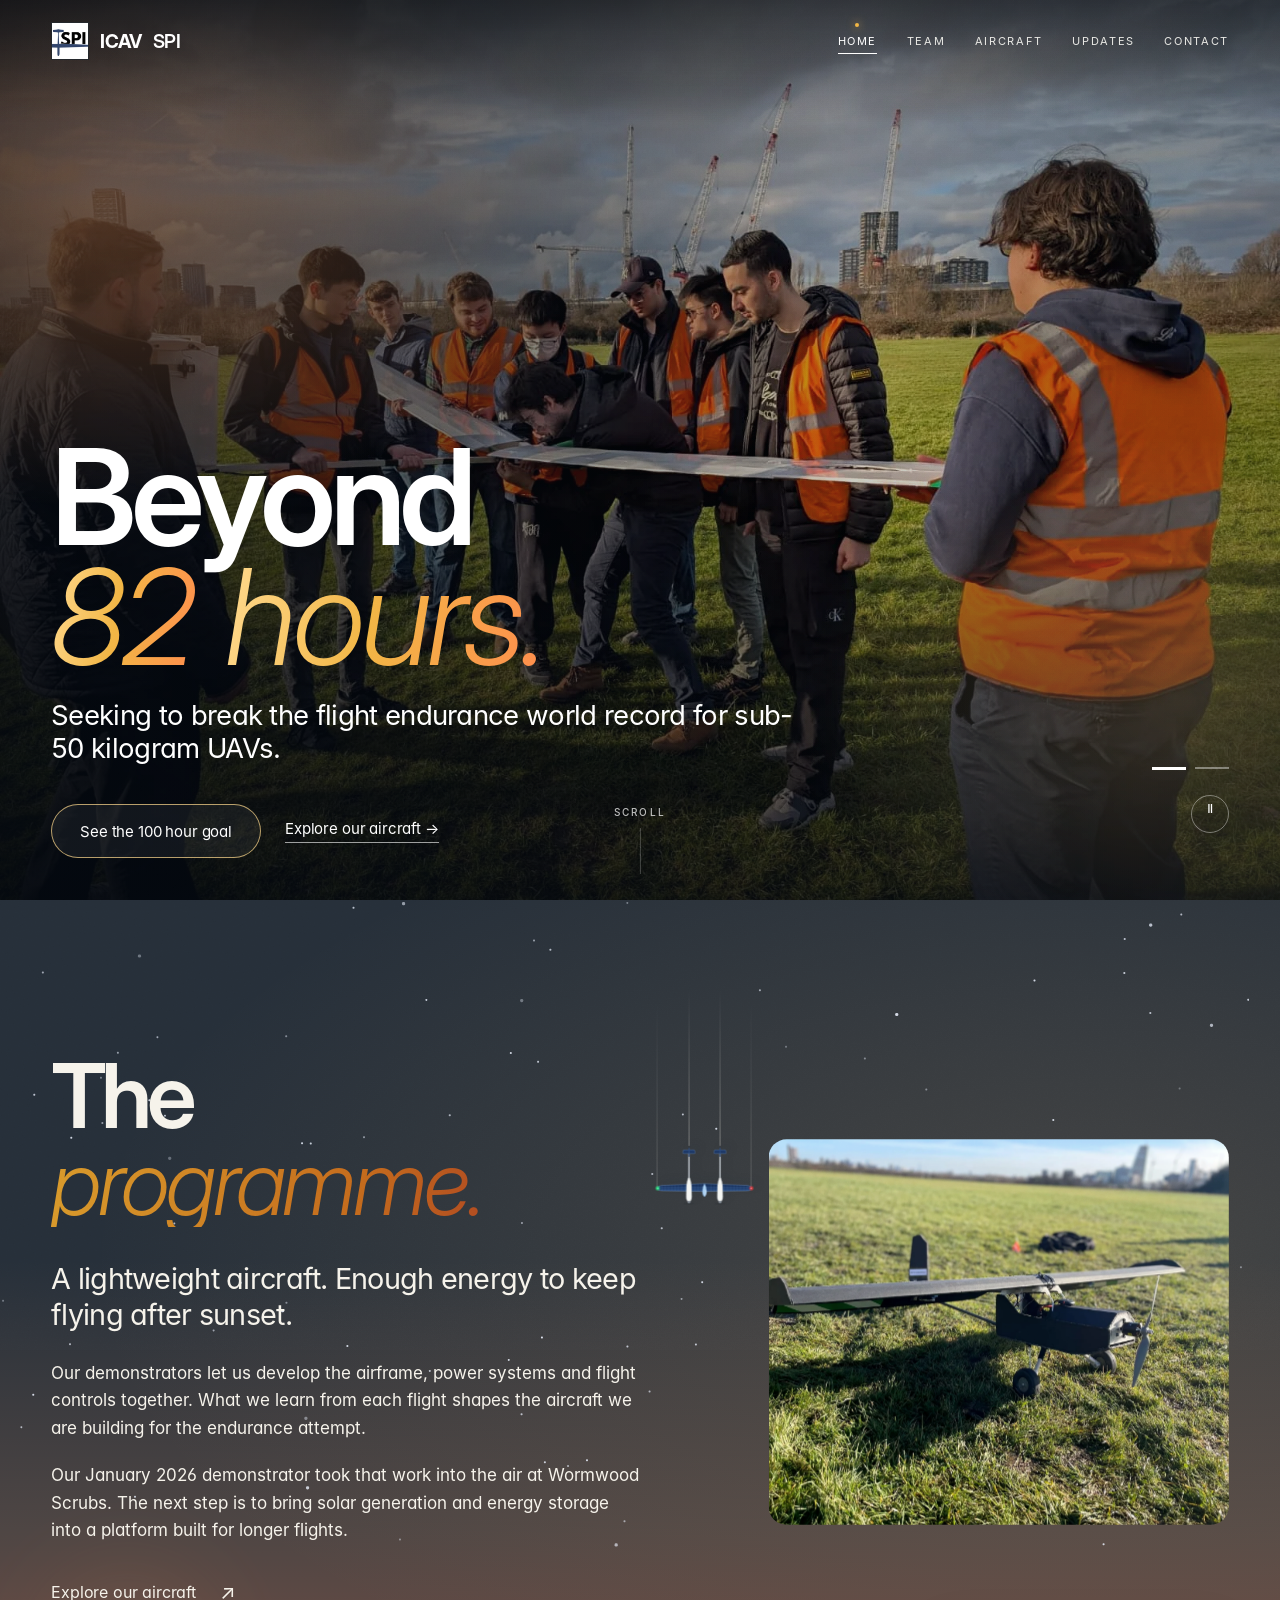
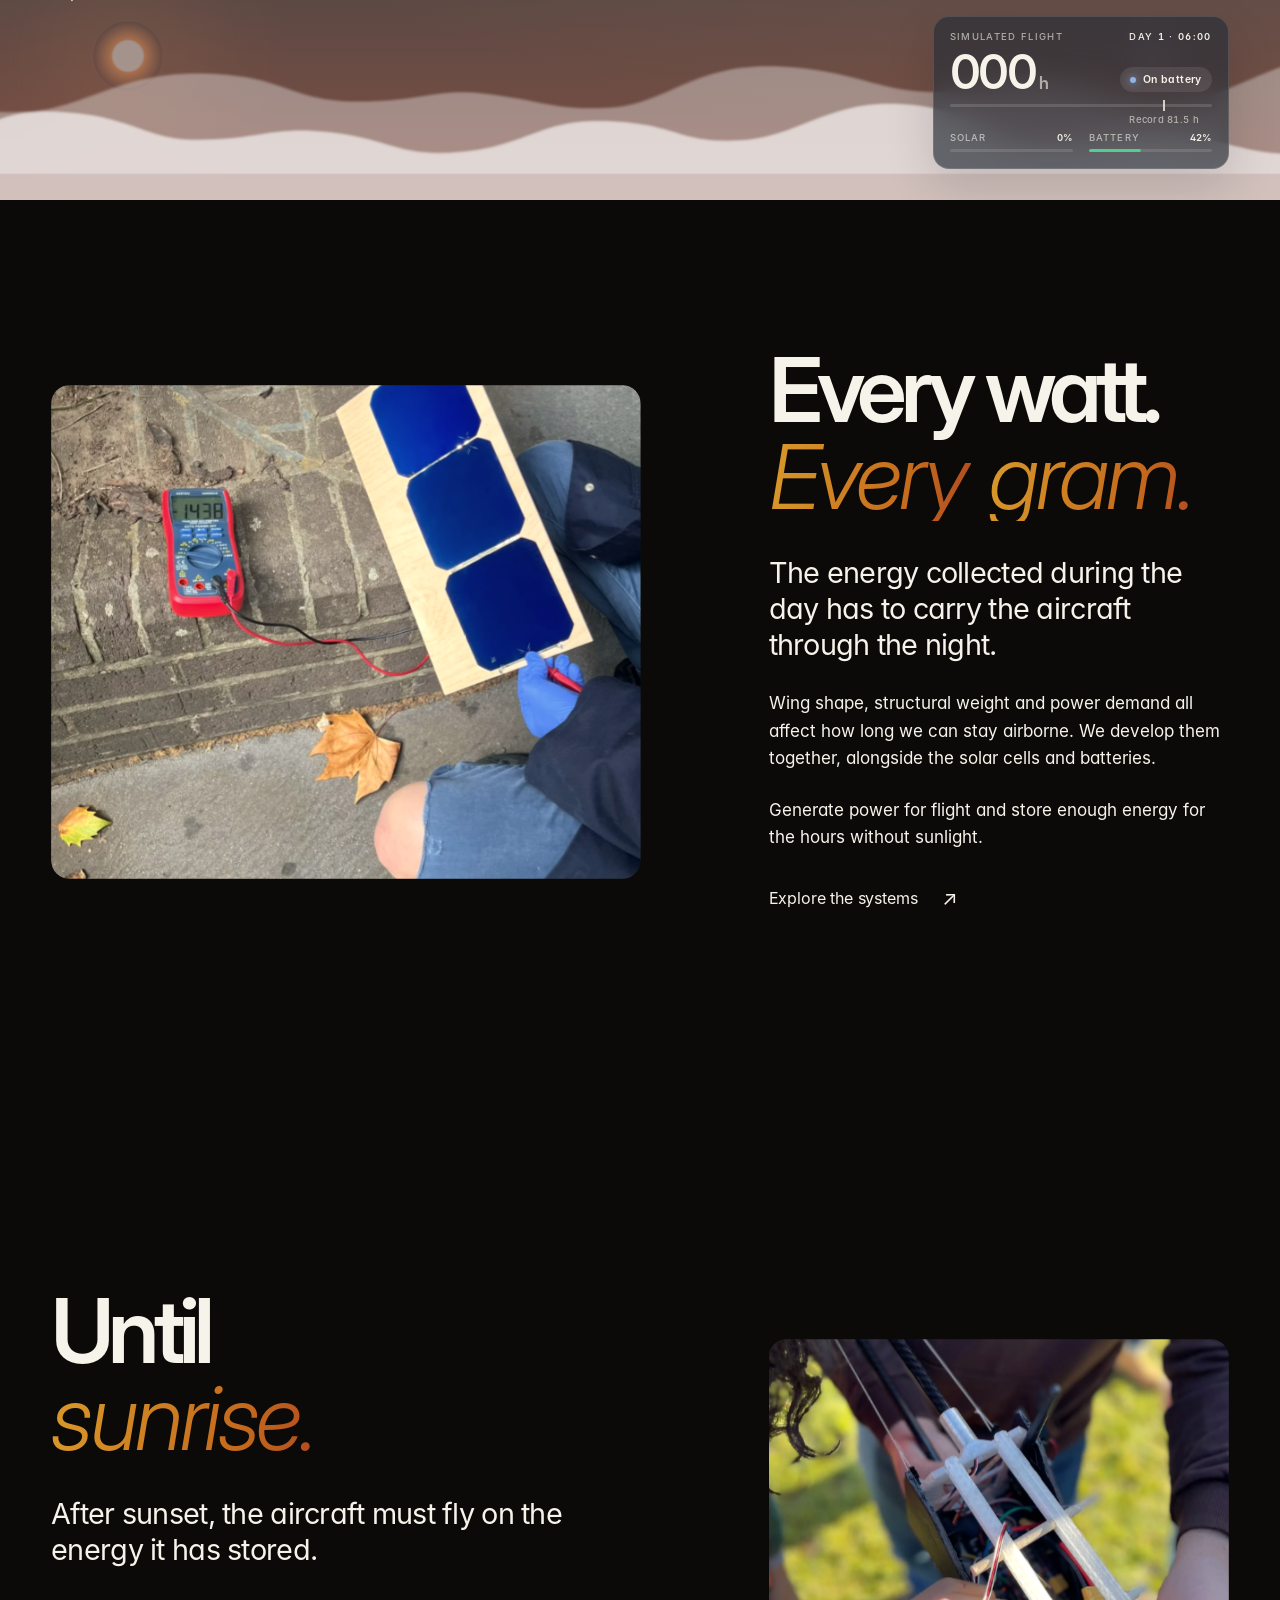
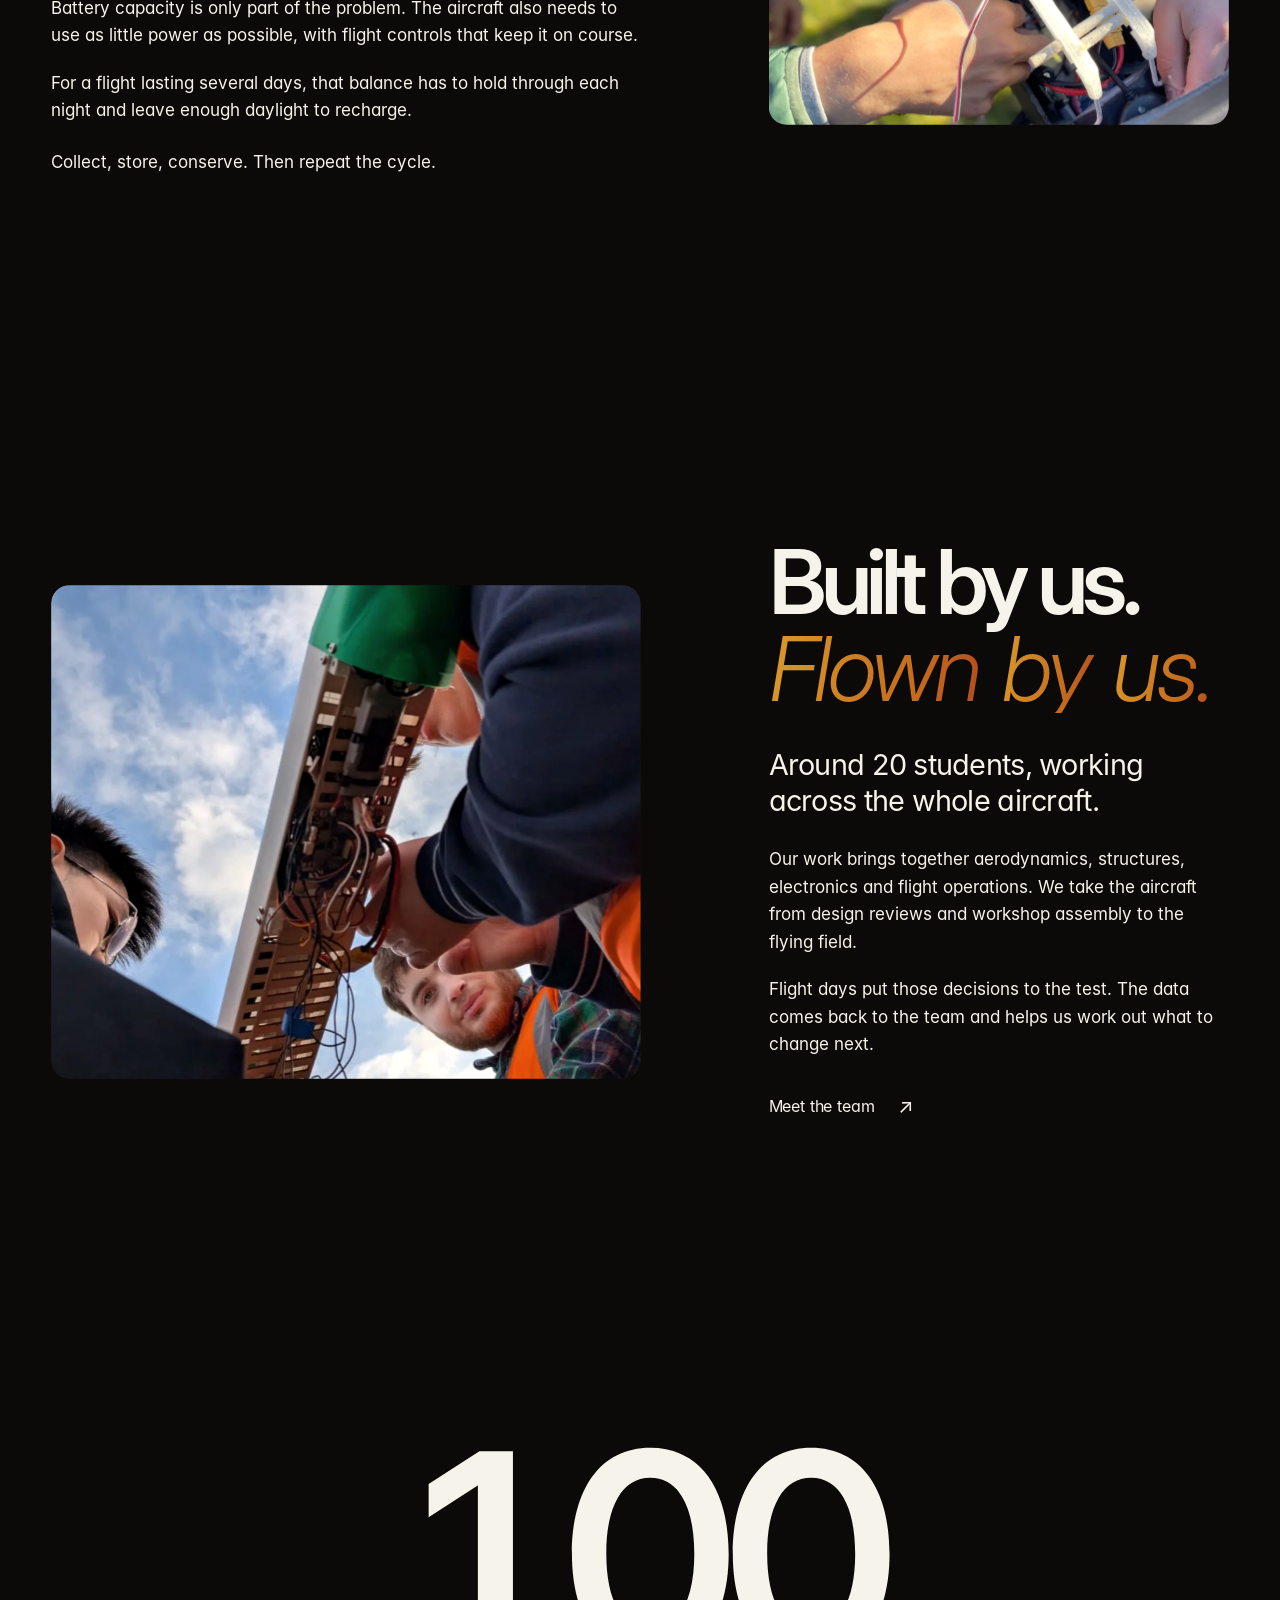
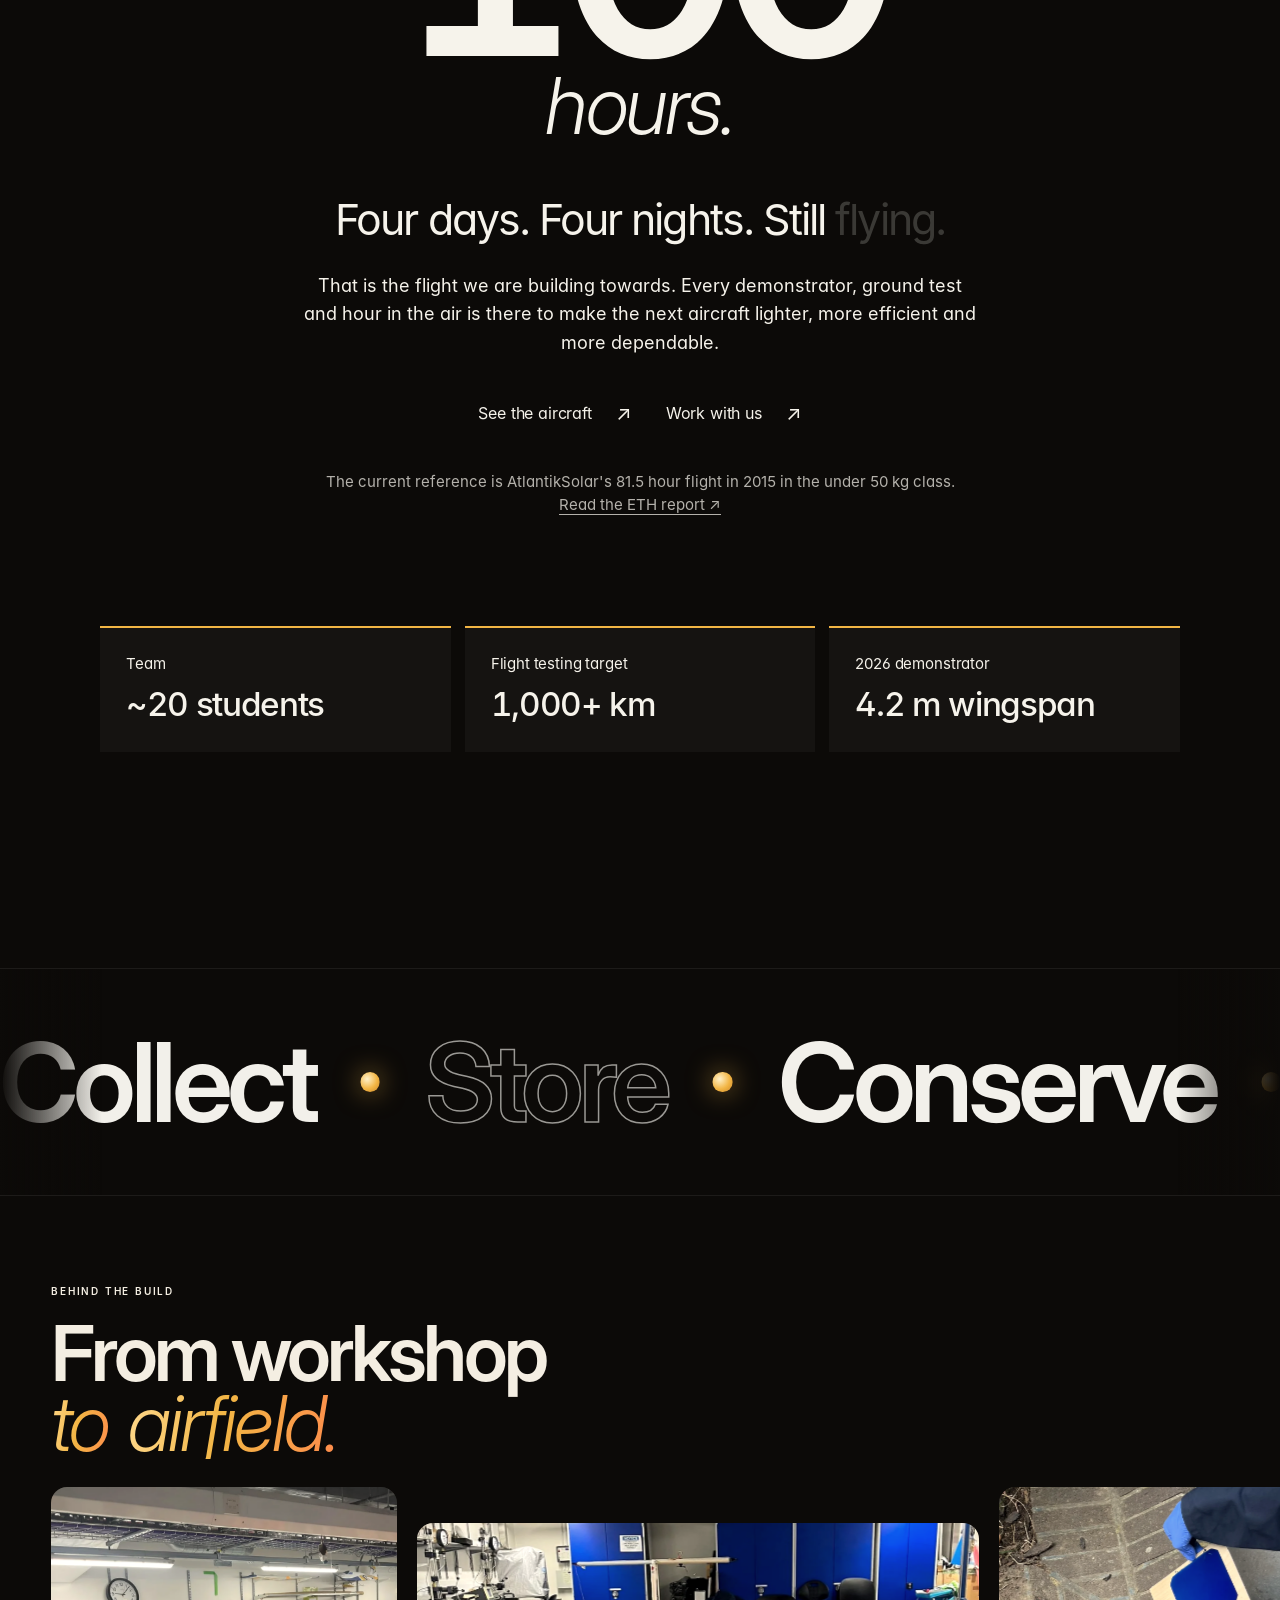
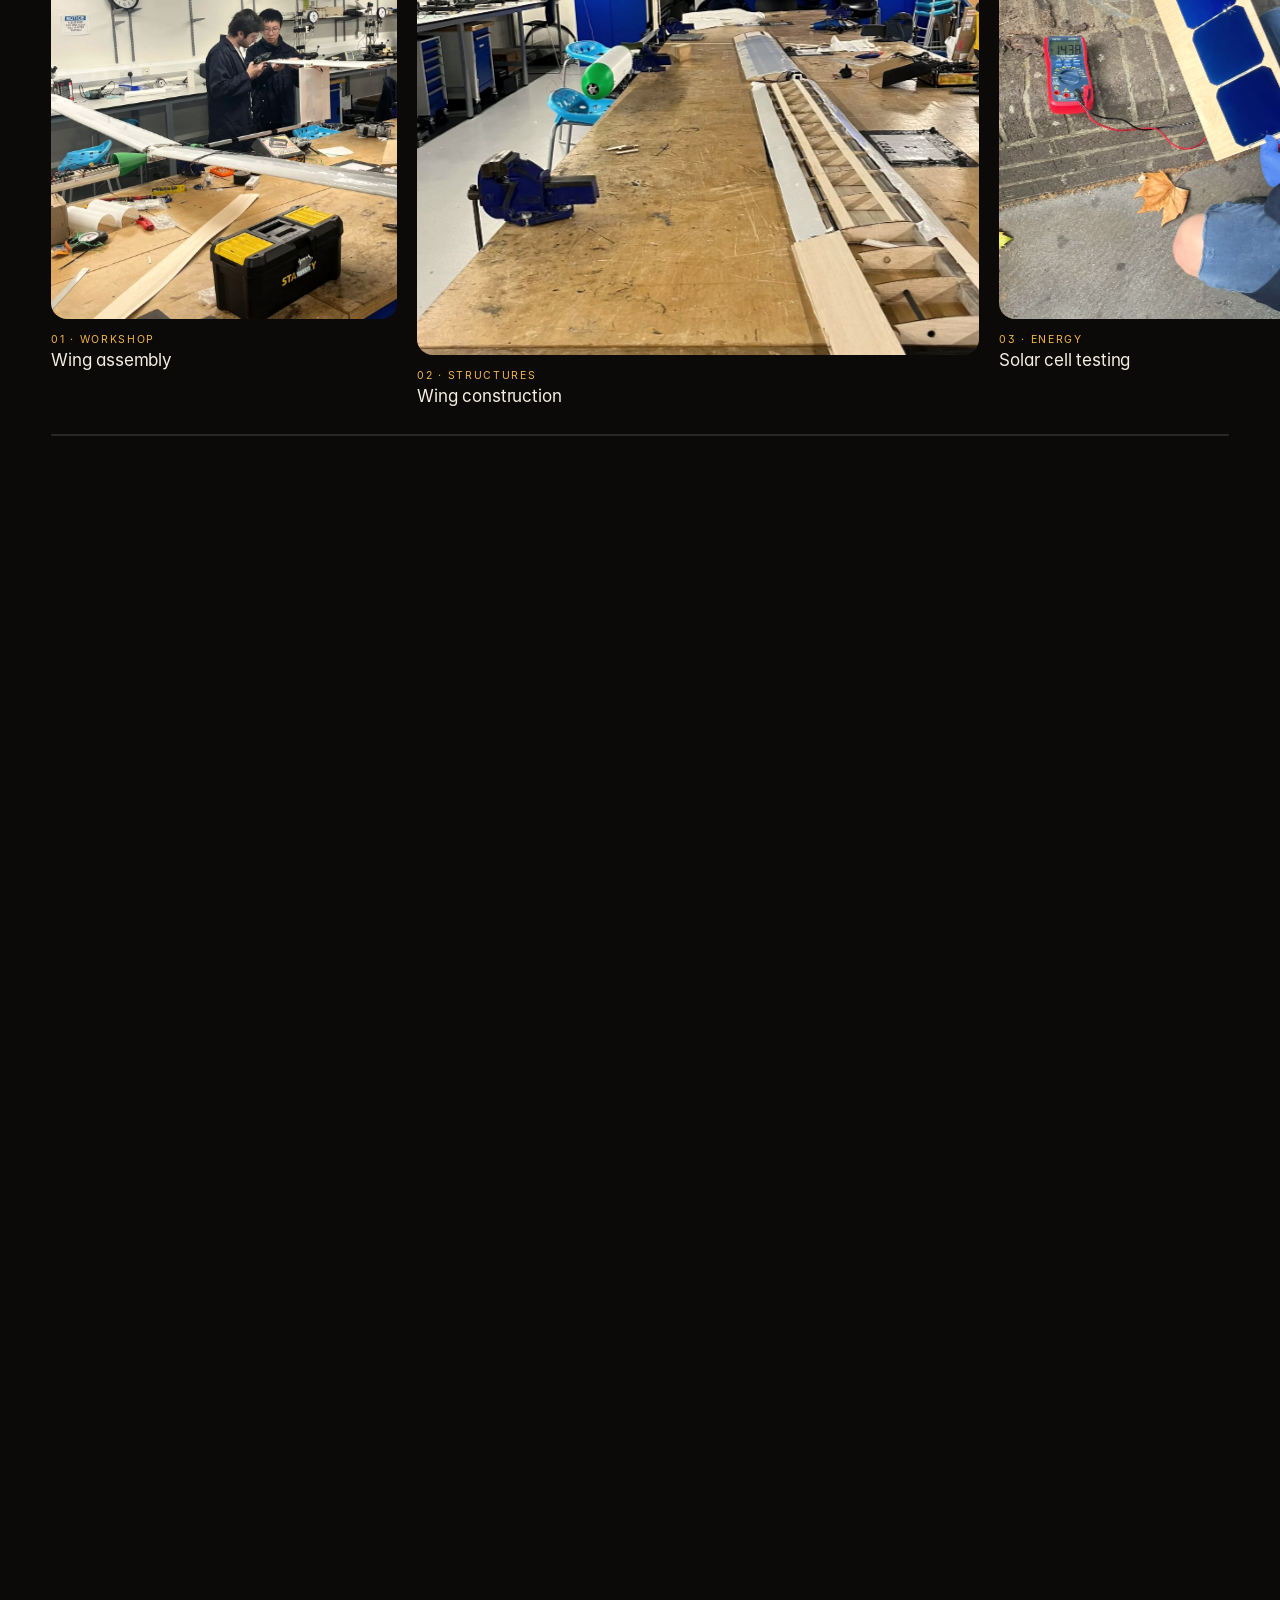
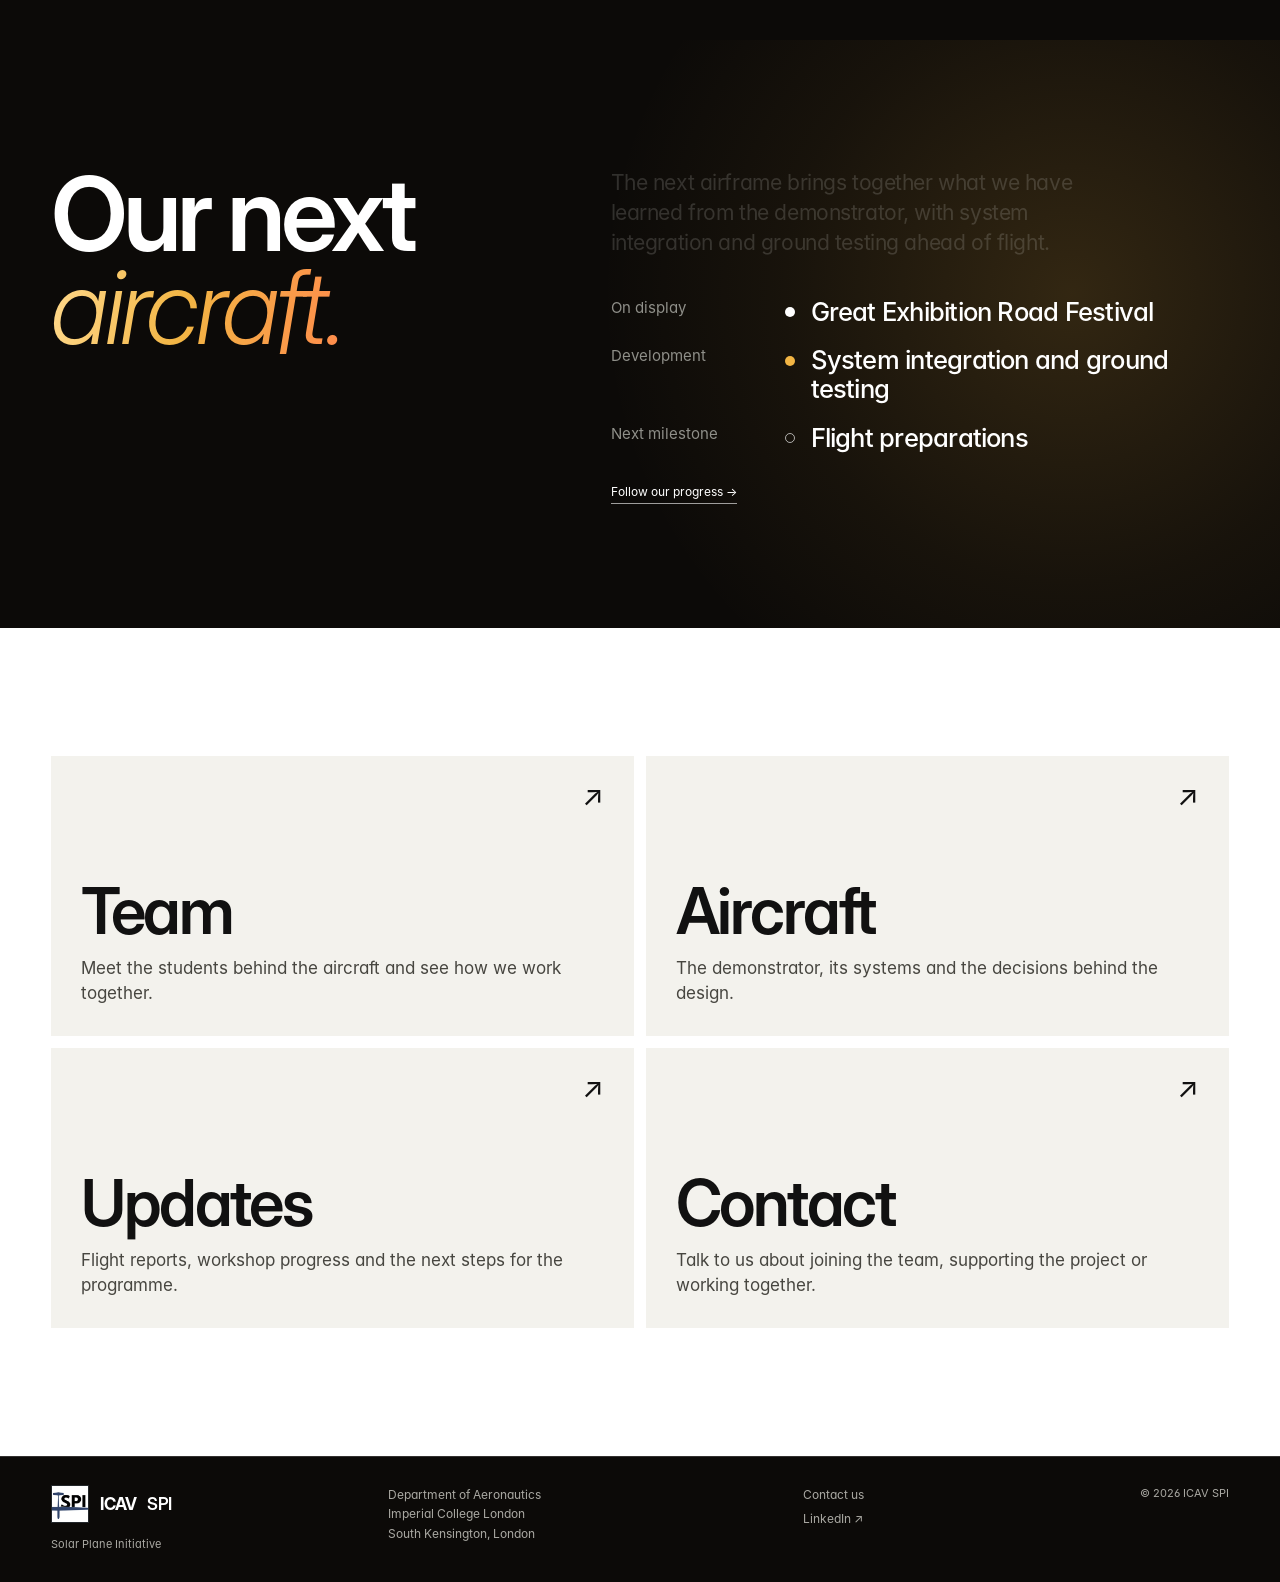
==== commit 01a53bd9: "Design B: Golden Hour exploration Warm cinematic grade, film grain, light italic gradient accents, l" ====
--- a/index.html
+++ b/index.html
@@ -1,4 +1,4 @@
-<!doctype html><html lang="en"><head><meta charset="utf-8"><meta name="viewport" content="width=device-width,initial-scale=1"><meta name="theme-color" content="#090909"><link rel="icon" type="image/png" sizes="140x140" href="assets/spi-logo.png?v=20260922-spifix2"><link rel="shortcut icon" href="assets/spi-logo.png?v=20260922-spifix2"><link rel="apple-touch-icon" href="assets/spi-logo.png?v=20260922-spifix2"><meta name="description" content="We are ICAV SPI, the Solar Plane Initiative at Imperial College London. We design, build and test solar aircraft to stay airborne for days at a time."><title>ICAV SPI | Solar Plane Initiative</title><link rel="stylesheet" href="site.css?v=20260922-spifix2"><link rel="stylesheet" href="flight.css?v=20261009-motion1"><link rel="stylesheet" href="motion.css?v=20261009-fixes1"><link rel="preload" href="assets/fonts/inter-display-600.woff" as="font" type="font/woff" crossorigin><link rel="preload" href="assets/fonts/inter-400.woff" as="font" type="font/woff" crossorigin><link rel="stylesheet" href="polish.css?v=20261103-flight2"><link rel="stylesheet" href="design.css?v=mc1"></head><body>
+<!doctype html><html lang="en"><head><meta charset="utf-8"><meta name="viewport" content="width=device-width,initial-scale=1"><meta name="theme-color" content="#090909"><link rel="icon" type="image/png" sizes="140x140" href="assets/spi-logo.png?v=20260922-spifix2"><link rel="shortcut icon" href="assets/spi-logo.png?v=20260922-spifix2"><link rel="apple-touch-icon" href="assets/spi-logo.png?v=20260922-spifix2"><meta name="description" content="We are ICAV SPI, the Solar Plane Initiative at Imperial College London. We design, build and test solar aircraft to stay airborne for days at a time."><title>ICAV SPI | Solar Plane Initiative</title><link rel="stylesheet" href="site.css?v=20260922-spifix2"><link rel="stylesheet" href="flight.css?v=20261009-motion1"><link rel="stylesheet" href="motion.css?v=20261009-fixes1"><link rel="preload" href="assets/fonts/inter-display-600.woff" as="font" type="font/woff" crossorigin><link rel="preload" href="assets/fonts/inter-400.woff" as="font" type="font/woff" crossorigin><link rel="stylesheet" href="polish.css?v=20261103-flight2"><link rel="stylesheet" href="design.css?v=gh1"></head><body>
 <header class="site-header"><a class="brand" href="index.html">ICAV <span>SPI</span></a><button class="menu" type="button" aria-expanded="false" aria-controls="site-navigation">Menu</button><nav class="nav" id="site-navigation" aria-label="Main navigation"><a class="active" href="index.html">Home</a><a href="team.html">Team</a><a href="aircraft.html">Aircraft</a><a href="updates.html">Updates</a><a href="contact.html">Contact</a></nav></header>
 <a class="skip-link" href="#main-content">Skip to content</a>
 <main id="main-content">
@@ -10,7 +10,7 @@
 <div class="shade"></div>
 <div class="home-hero-content">
   <div class="hero-copy">
-    <h1>Beyond<br>82 hours.</h1>
+    <h1>Beyond<br><em>82 hours.</em></h1>
     <p class="hero-deck">Seeking to break the flight endurance world record for sub-50 kilogram UAVs.</p>
     <div class="hero-actions">
       <a class="button" href="#mission">See the 100 hour goal</a>
@@ -72,7 +72,7 @@
   <section class="flight-chapter programme-chapter" id="programme" data-flight-stop="0">
       <div class="chapter-grid">
       <div class="chapter-copy" data-reveal>
-        <h2 class="display">The<br>programme.</h2>
+        <h2 class="display">The<br><em>programme.</em></h2>
         <p class="chapter-lead">A lightweight aircraft. Enough energy to keep flying after sunset.</p>
         <p>Our demonstrators let us develop the airframe, power systems and flight controls together. What we learn from each flight shapes the aircraft we are building for the endurance attempt.</p>
         <p>Our January 2026 demonstrator took that work into the air at Wormwood Scrubs. The next step is to bring solar generation and energy storage into a platform built for longer flights.</p>
@@ -86,7 +86,7 @@
       <div class="chapter-grid chapter-reverse">
       <figure class="chapter-photo" data-reveal><div class="chapter-photo-window"><img src="assets/images/solar-cell-test.webp" alt="Solar cells connected to a multimeter during an outdoor test" width="1500" height="2000" loading="lazy" decoding="async"></div></figure>
       <div class="chapter-copy" data-reveal>
-        <h2 class="display">Every watt.<br>Every gram.</h2>
+        <h2 class="display">Every watt.<br><em>Every gram.</em></h2>
         <p class="chapter-lead">The energy collected during the day has to carry the aircraft through the night.</p>
         <p>Wing shape, structural weight and power demand all affect how long we can stay airborne. We develop them together, alongside the solar cells and batteries.</p>
         <div class="chapter-detail"><span>In daylight</span><p>Generate power for flight and store enough energy for the hours without sunlight.</p></div>
@@ -98,7 +98,7 @@
   <section class="flight-chapter night-chapter" id="overnight" data-flight-stop="18">
       <div class="chapter-grid">
       <div class="chapter-copy" data-reveal>
-        <h2 class="display">Until<br>sunrise.</h2>
+        <h2 class="display">Until<br><em>sunrise.</em></h2>
         <p class="chapter-lead">After sunset, the aircraft must fly on the energy it has stored.</p>
         <p>Battery capacity is only part of the problem. The aircraft also needs to use as little power as possible, with flight controls that keep it on course.</p>
         <p>For a flight lasting several days, that balance has to hold through each night and leave enough daylight to recharge.</p>
@@ -112,7 +112,7 @@
       <div class="chapter-grid chapter-reverse">
       <figure class="chapter-photo" data-reveal><div class="chapter-photo-window"><img src="assets/images/flight-day-assembly.webp" alt="ICAV SPI students fitting the aircraft nose and checking the assembly on test day" width="1155" height="1536" loading="lazy" decoding="async"></div></figure>
       <div class="chapter-copy" data-reveal>
-        <h2 class="display">Built by us.<br>Flown by us.</h2>
+        <h2 class="display">Built by us.<br><em>Flown by us.</em></h2>
         <p class="chapter-lead">Around 20 students, working across the whole aircraft.</p>
         <p>Our work brings together aerodynamics, structures, electronics and flight operations. We take the aircraft from design reviews and workshop assembly to the flying field.</p>
         <p>Flight days put those decisions to the test. The data comes back to the team and helps us work out what to change next.</p>
@@ -139,7 +139,9 @@
 
 <div class="marquee" aria-hidden="true"><div class="marquee-track"><div class="marquee-group"><span>Collect</span><i></i><span class="outline">Store</span><i></i><span>Conserve</span><i></i><span class="outline">Repeat</span><i></i><span>100 hours</span><i></i><span class="outline">Four nights</span><i></i></div></div></div>
 
-<section class="section black home-next"><div class="split"><div><p class="label">2026 programme</p><h2 class="display">Our next<br>aircraft.</h2></div><div><p class="lead">The next airframe brings together what we have learned from the demonstrator, with system integration and ground testing ahead of flight.</p><div class="timeline"><div class="timeline-row"><span>On display</span><strong>Great Exhibition Road Festival</strong></div><div class="timeline-row"><span>Development</span><strong>System integration and ground testing</strong></div><div class="timeline-row"><span>Next milestone</span><strong>Flight preparations</strong></div></div><a class="text-link" href="updates.html">Follow our progress →</a></div></div></section>
+<section class="gh-film" aria-label="From the workshop to the airfield"><div class="gh-film-pin"><div class="gh-film-head"><p class="label">Behind the build</p><h2 class="display">From workshop<br><em>to airfield.</em></h2></div><div class="gh-film-track"><figure class="gh-frame"><div class="gh-img"><img src="assets/images/workshop-team.webp" alt="ICAV SPI students assembling the aircraft wing in the workshop" loading="lazy" decoding="async"></div><figcaption><span>01 · Workshop</span>Wing assembly</figcaption></figure><figure class="gh-frame"><div class="gh-img"><img src="assets/images/wing-construction.webp" alt="Lightweight wing structure under construction on the workshop bench" loading="lazy" decoding="async"></div><figcaption><span>02 · Structures</span>Wing construction</figcaption></figure><figure class="gh-frame"><div class="gh-img"><img src="assets/images/solar-cell-test.webp" alt="Solar cells connected to a multimeter during an outdoor test" loading="lazy" decoding="async"></div><figcaption><span>03 · Energy</span>Solar cell testing</figcaption></figure><figure class="gh-frame"><div class="gh-img"><img src="assets/images/airframe-electronics.webp" alt="Hands working on the electronics inside an ICAV SPI airframe" loading="lazy" decoding="async"></div><figcaption><span>04 · Electronics</span>Wiring the airframe</figcaption></figure><figure class="gh-frame"><div class="gh-img"><img src="assets/images/aircraft-on-the-tube.webp" alt="The ICAV SPI team transporting the demonstrator on the London Underground" loading="lazy" decoding="async"></div><figcaption><span>05 · Logistics</span>A 4.2 m wing on the Tube</figcaption></figure><figure class="gh-frame"><div class="gh-img"><img src="assets/images/field-preparation.webp" alt="ICAV SPI students preparing the aircraft on the field before a flight test" loading="lazy" decoding="async"></div><figcaption><span>06 · Flight day</span>Field preparation</figcaption></figure><figure class="gh-frame"><div class="gh-img"><img src="assets/images/flight-test-crew.webp" alt="ICAV SPI flight test crew with the demonstrator at Wormwood Scrubs" loading="lazy" decoding="async"></div><figcaption><span>07 · Flight day</span>The test crew</figcaption></figure><figure class="gh-frame"><div class="gh-img"><img src="assets/images/demonstrator-in-flight.webp" alt="The ICAV SPI demonstrator in flight at Wormwood Scrubs" loading="lazy" decoding="async"></div><figcaption><span>08 · January 2026</span>In the air</figcaption></figure><figure class="gh-frame"><div class="gh-img"><img src="assets/images/airframe-display.webp" alt="ICAV SPI airframe and solar wing on display outdoors" loading="lazy" decoding="async"></div><figcaption><span>09 · 2026</span>On display</figcaption></figure></div><div class="gh-film-progress" aria-hidden="true"><i></i></div></div></section>
+
+<section class="section black home-next"><div class="split"><div><p class="label">2026 programme</p><h2 class="display">Our next<br><em>aircraft.</em></h2></div><div><p class="lead">The next airframe brings together what we have learned from the demonstrator, with system integration and ground testing ahead of flight.</p><div class="timeline"><div class="timeline-row"><span>On display</span><strong>Great Exhibition Road Festival</strong></div><div class="timeline-row"><span>Development</span><strong>System integration and ground testing</strong></div><div class="timeline-row"><span>Next milestone</span><strong>Flight preparations</strong></div></div><a class="text-link" href="updates.html">Follow our progress →</a></div></div></section>
 
 <section class="section white home-explore"><div class="label">Explore ICAV SPI</div><div class="rows">
 <a class="row" href="team.html" data-card-img="assets/images/flight-test-crew.webp"><span class="num">01</span><h3>Team</h3><p>Meet the students behind the aircraft and see how we work together.</p></a>
@@ -152,4 +154,4 @@
   <address class="footer-location">Department of Aeronautics<br>Imperial College London<br>South Kensington, London</address>
   <div class="footer-links"><a href="contact.html">Contact us</a><a href="https://www.linkedin.com/company/icavspi-solar-plane-initiative/" target="_blank" rel="noreferrer">LinkedIn ↗</a></div>
   <p class="footer-copyright">© <span data-year></span> ICAV SPI</p>
-</footer><script src="site.js?v=20261103-flight2"></script><script src="polish.js?v=20261103-flight2"></script><script src="design.js?v=mc1"></script></body></html>
+</footer><script src="site.js?v=20261103-flight2"></script><script src="polish.js?v=20261103-flight2"></script><script src="design.js?v=gh1"></script></body></html>
--- a/design.css
+++ b/design.css
@@ -1,108 +1,87 @@
 /* ==========================================================================
-   Design A — "Mission Control"
-   Technical, aerospace-instrument look: blueprint grid, monospace telemetry,
-   decoding headlines, a framed hero with live readouts, cursor reticle.
+   Design B — "Golden Hour"
+   Cinematic and editorial: warm grade, film grain, light italic accents,
+   inertial scrolling, words that light up as you read, a pinned filmstrip.
    ========================================================================== */
-:root{
-  --ink:#060a12;
-  --cyan:#7fd6ff;
-  --mono:ui-monospace,"SF Mono","JetBrains Mono","Cascadia Mono",Menlo,Consolas,monospace;
-  --grid:rgba(127,214,255,.055);
-}
+@font-face{font-family:"Inter Display Italic";src:url("assets/fonts/inter-display-300-italic.woff") format("woff");font-weight:300;font-style:italic;font-display:swap}
+:root{--paper:#f4eee2;--ink:#0c0a08;--gold:#f2b544;--gold-2:#ffd98c;--ember:#ff8a4c}
+html{scroll-behavior:auto}
 body{background:var(--ink)}
-.black,.stats,.footer,.marquee,.team-cta{background-color:var(--ink)}
-.black,.stats,.footer,.team-cta,.blueprint{
-  background-image:linear-gradient(var(--grid) 1px,transparent 1px),linear-gradient(90deg,var(--grid) 1px,transparent 1px);
-  background-size:56px 56px;background-position:-1px -1px}
+.paper{background:var(--paper)}
+.black,.marquee,.footer{background-color:var(--ink)}
 .marquee::before{background:linear-gradient(90deg,var(--ink),transparent)}
 .marquee::after{background:linear-gradient(270deg,var(--ink),transparent)}
-.polish .site-header::after{background:rgba(6,10,18,.78)}
+.polish .site-header::after{background:rgba(14,11,8,.72)}
 
-/* Telemetry type */
-.eyebrow,.label,.nav a,.menu,.hero-meta,.caption,.stat span,.timeline-row span,.hud-top,.hud-meter,
-.footer-copyright,.news-link span,.news-entry summary>span,.team-bands span,.row .num,.scroll-cue,
-.contact-option span,.goal-facts span,.home-next .timeline-row span,.chapter-link,.text-link,.button,.crew-list span{
-  font-family:var(--mono)!important;font-feature-settings:normal}
-.nav a,.menu{font-size:11px!important;letter-spacing:.1em}
-.home-next .timeline-row span,.goal-facts span{font-size:12px!important;letter-spacing:.06em;text-transform:uppercase}
-.chapter-link,.text-link,.button{font-size:12px!important;letter-spacing:.06em!important;text-transform:uppercase}
-.label::before,.eyebrow::before{content:"// ";color:var(--cyan);opacity:.8}
-::selection{background:var(--cyan);color:var(--ink)}
-.scroll-progress{background:linear-gradient(90deg,var(--cyan),#d6f3ff);box-shadow:0 0 14px rgba(127,214,255,.6)}
+/* Light italic accents with a warm gradient */
+h1 em,.display em,.goal-number span{font-family:"Inter Display Italic",var(--font-display);font-style:italic;font-weight:300;letter-spacing:-.035em}
+h1 em .wi,.display em .wi,h1 em:not(:has(.wi)),.display em:not(:has(.wi)){
+  background:linear-gradient(100deg,var(--gold-2) 0%,var(--gold) 45%,var(--ember) 100%);
+  -webkit-background-clip:text;background-clip:text;color:transparent;padding-right:.06em}
+.paper .display em .wi,.white .display em .wi,.flight-story .display em .wi{
+  background-image:linear-gradient(100deg,#c98a1c 0%,#b8620f 60%,#a8431a 100%)}
+.flight-story .display em .wi{background-image:linear-gradient(100deg,#d99a2b,#c46a1c 70%,#b04a20)}
 
-/* Headlines decode instead of sliding (see design.js) */
-.polish-motion .wsplit .wi{transform:none!important;transition:none!important}
-.mc-decoding{color:var(--cyan)}
+/* Film grain over everything */
+.gh-grain{position:fixed;inset:-50%;z-index:110;pointer-events:none;opacity:.07;mix-blend-mode:overlay;
+  background:url("data:image/svg+xml,%3Csvg xmlns='http://www.w3.org/2000/svg' width='220' height='220'%3E%3Cfilter id='n'%3E%3CfeTurbulence type='fractalNoise' baseFrequency='.85' numOctaves='3' stitchTiles='stitch'/%3E%3CfeColorMatrix values='0 0 0 0 .5 0 0 0 0 .5 0 0 0 0 .5 0 0 0 1.2 -.1'/%3E%3C/filter%3E%3Crect width='220' height='220' filter='url(%23n)'/%3E%3C/svg%3E")}
+.polish-motion .gh-grain{animation:gh-grain .9s steps(6) infinite}
+@keyframes gh-grain{0%{transform:translate(0,0)}20%{transform:translate(-4%,3%)}40%{transform:translate(3%,-5%)}60%{transform:translate(-6%,-2%)}80%{transform:translate(5%,4%)}100%{transform:translate(-2%,6%)}}
 
-/* ---------- Hero instrument frame ---------- */
-.mc-frame{position:absolute;z-index:3;inset:clamp(84px,11vh,110px) var(--pad) clamp(16px,2.6vh,26px);pointer-events:none;
-  font-family:var(--mono);font-size:10.5px;letter-spacing:.12em;text-transform:uppercase;color:rgba(255,255,255,.72)}
-.mc-corner{position:absolute;width:22px;height:22px;border:1.5px solid rgba(255,255,255,.75)}
-.mc-corner:nth-child(1){left:0;top:0;border-right:0;border-bottom:0}
-.mc-corner:nth-child(2){right:0;top:0;border-left:0;border-bottom:0}
-.mc-corner:nth-child(3){left:0;bottom:0;border-right:0;border-top:0}
-.mc-corner:nth-child(4){right:0;bottom:0;border-left:0;border-top:0}
-.mc-read{position:absolute;top:2px;display:flex;gap:18px;align-items:center}
-.mc-read.l{left:34px}.mc-read.r{right:34px}
-.mc-read b{font-weight:500;color:#fff}
-.mc-live::before{content:"";display:inline-block;width:6px;height:6px;margin-right:8px;border-radius:50%;background:#ff4d4d;box-shadow:0 0 8px #ff4d4d;vertical-align:1px}
-.polish-motion .mc-live::before{animation:mc-blink 1.4s steps(2,jump-none) infinite}
-@keyframes mc-blink{50%{opacity:.2}}
-.mc-scan{position:absolute;left:0;right:0;top:0;height:1px;background:linear-gradient(90deg,transparent,rgba(127,214,255,.55),transparent);box-shadow:0 0 18px rgba(127,214,255,.45);opacity:0}
-.polish-motion .mc-scan{animation:mc-scan 7s cubic-bezier(.45,0,.55,1) 1.2s infinite}
-@keyframes mc-scan{0%{top:0;opacity:0}8%{opacity:1}92%{opacity:1}100%{top:100%;opacity:0}}
-.mc-path{position:absolute;inset:0;z-index:2;pointer-events:none;width:100%;height:100%;overflow:visible}
-.mc-path path{fill:none;stroke:rgba(255,255,255,.7);stroke-width:1.5;stroke-dasharray:2 7;vector-effect:non-scaling-stroke}
-.mc-path .mc-trail{stroke:var(--cyan);stroke-dasharray:none;stroke-width:1.5;filter:drop-shadow(0 0 4px rgba(127,214,255,.8))}
-.mc-plane{position:absolute;z-index:3;left:0;top:0;width:46px;pointer-events:none;opacity:0;
-  background:url("data:image/svg+xml,%3Csvg xmlns='http://www.w3.org/2000/svg' viewBox='0 0 240 190'%3E%3Cg fill='%23ffffff'%3E%3Cpath d='M120 69.5L16 71Q5 71.6 4.6 77.2Q5 83 15.5 84.2L120 88.6L224.5 84.2Q235 83 235.4 77.2Q235 71.6 224 71Z'/%3E%3Cpath d='M76 46h12v58H76zM152 46h12v58h-12zM80 100h4v72h-4zM156 100h4v72h-4zM66 162h32v9H66zM142 162h32v9h-32z'/%3E%3C/g%3E%3C/svg%3E") center/contain no-repeat;
-  aspect-ratio:240/190;filter:drop-shadow(0 0 6px rgba(127,214,255,.9))}
-.mc-plane-tag{position:absolute;left:30px;top:-18px;white-space:nowrap;font-family:var(--mono);font-size:10px;letter-spacing:.1em;color:var(--cyan)}
-@media(max-width:900px){.mc-read.r,.mc-path,.mc-plane{display:none}.mc-frame{inset:76px 14px 14px}}
+/* Warm photographic grade */
+.page-hero>img,.home-hero-slide img,.chapter-photo img,.photo img,.gh-img img,.team-gallery img,.team-life-main img,.team-review-image img,.team-testday-photo img{filter:saturate(1.06) contrast(1.04) sepia(.1)}
 
-/* ---------- Cursor reticle ---------- */
-.mc-cursor{position:fixed;z-index:120;left:0;top:0;width:34px;height:34px;margin:-17px 0 0 -17px;pointer-events:none;border-radius:50%;
-  border:1px solid rgba(127,214,255,.85);mix-blend-mode:difference;transition:width .35s var(--ease-out),height .35s var(--ease-out),margin .35s var(--ease-out),opacity .3s;opacity:0}
-.mc-cursor::before,.mc-cursor::after{content:"";position:absolute;left:50%;top:50%;background:rgba(127,214,255,.9)}
-.mc-cursor::before{width:9px;height:1px;margin:0 0 0 -4.5px;box-shadow:-20px 0 0 rgba(127,214,255,.9),20px 0 0 rgba(127,214,255,.9)}
-.mc-cursor::after{width:1px;height:9px;margin:-4.5px 0 0;box-shadow:0 -20px 0 rgba(127,214,255,.9),0 20px 0 rgba(127,214,255,.9)}
-.mc-cursor.on{opacity:1}
-.mc-cursor.hot{width:58px;height:58px;margin:-29px 0 0 -29px;border-color:#fff}
-.mc-cursor span{position:absolute;left:calc(100% + 10px);top:50%;translate:0 -50%;white-space:nowrap;font-family:var(--mono);font-size:10px;letter-spacing:.12em;color:var(--cyan)}
+/* ---------- Hero: letterbox opens, light leak drifts ---------- */
+.gh-bars::before,.gh-bars::after{content:"";position:absolute;left:0;right:0;z-index:6;height:13vh;background:#000;pointer-events:none}
+.gh-bars::before{top:0}.gh-bars::after{bottom:0}
+.polish-motion .gh-bars::before{animation:gh-bar-top 1.8s cubic-bezier(.77,0,.18,1) .2s both}
+.polish-motion .gh-bars::after{animation:gh-bar-bot 1.8s cubic-bezier(.77,0,.18,1) .2s both}
+@keyframes gh-bar-top{from{transform:translateY(0)}to{transform:translateY(-100%)}}
+@keyframes gh-bar-bot{from{transform:translateY(0)}to{transform:translateY(100%)}}
+.polish:not(.polish-motion) .gh-bars::before,.polish:not(.polish-motion) .gh-bars::after{display:none}
+.gh-leak{position:absolute;inset:-20%;z-index:1;pointer-events:none;mix-blend-mode:screen;opacity:.55;
+  background:radial-gradient(40% 35% at 20% 30%,rgba(255,150,70,.55),transparent 70%),radial-gradient(30% 30% at 80% 70%,rgba(255,210,120,.35),transparent 70%)}
+.polish-motion .gh-leak{animation:gh-leak 16s ease-in-out infinite alternate}
+@keyframes gh-leak{from{transform:translate3d(-6%,-3%,0) rotate(-4deg)}to{transform:translate3d(8%,5%,0) rotate(6deg)}}
+.page-hero .shade{z-index:1}
+.page-hero .hero-copy,.home-hero-content{z-index:5}
+.polish .button{border-color:rgba(255,217,140,.7)}
+.polish .button::before{background:linear-gradient(100deg,var(--gold-2),var(--gold))}
 
-/* ---------- Chapter rail (home flight story) ---------- */
-.mc-rail{position:fixed;z-index:60;left:clamp(10px,1.4vw,22px);top:50%;translate:0 -50%;display:grid;gap:12px;pointer-events:none;opacity:0;transition:opacity .4s}
-.mc-rail.on{opacity:1}
-.mc-rail i{display:block;width:12px;height:1.5px;background:currentColor;opacity:.35;transition:width .45s var(--ease-out),opacity .3s,background-color .3s}
-.mc-rail i.on{width:26px;opacity:1;background:var(--sun)}
-.mc-rail{color:var(--flight-fg,#fff)}
-@media(max-width:900px){.mc-rail{display:none}}
+/* ---------- Words light up as you read ---------- */
+.gh-lit .gl{opacity:.2;transition:opacity .35s ease}
+.gh-lit .gl.on{opacity:1}
 
-/* Section index numbers on display headings */
-.section .display{position:relative}
+/* ---------- Curtain photo reveals, softer corners ---------- */
+.chapter-photo-window,.photo,.team-life-main,.team-review-image,.team-partner-image,.team-testday-photo{border-radius:18px;overflow:hidden}
+.motion-enabled .is-revealed.chapter-photo .chapter-photo-window{animation:gh-curtain 1.5s cubic-bezier(.77,0,.18,1) both}
+@keyframes gh-curtain{from{clip-path:inset(50% 8% 50% 8% round 18px)}to{clip-path:inset(0 0 0 0 round 18px)}}
+.polish-motion .chapter-photo-window img{transform:translate3d(0,var(--py,0px),0) scale(1.14)}
 
-/* ---------- Blueprint (Aircraft page) ---------- */
-.blueprint{background-color:#071224;color:#e9f4ff;padding-bottom:clamp(70px,8vw,120px)}
-.bp-head{display:grid;grid-template-columns:1fr minmax(260px,420px);gap:40px;align-items:end}
-.bp-head .label{grid-column:1/-1;color:var(--cyan)}
-.bp-head .lead{color:#a9c4de;font-size:clamp(17px,1.4vw,22px)}
-.bp-figure{margin:50px auto 0;position:relative;max-width:min(1100px,100%)}
-.bp-figure svg{max-height:82vh}
-.bp-figure svg{width:100%;height:auto;overflow:visible}
-.bp-figure figcaption{margin-top:14px;font-family:var(--mono);font-size:10.5px;letter-spacing:.12em;text-transform:uppercase;color:#6f8fb0}
-.bp-line{fill:none;stroke:#bfe6ff;stroke-width:.4;stroke-linejoin:round;stroke-dasharray:1;stroke-dashoffset:0}
-.bp-cells{fill:none;stroke:rgba(127,214,255,.38);stroke-width:.22;opacity:1;transition:opacity 1s ease 1.6s}
-.bp-callout circle{fill:#071224;stroke:var(--sun);stroke-width:1.5}
-.bp-callout path{fill:none;stroke:rgba(242,181,68,.7);stroke-width:1;stroke-dasharray:1;stroke-dashoffset:0}
-.bp-t{fill:#fff;font-family:var(--font-display);font-size:22px;font-weight:600;letter-spacing:-.01em}
-.bp-s{fill:#8fb0cf;font-family:var(--mono);font-size:13px;letter-spacing:.04em}
-.polish-motion .bp-figure:not(.drawn) .bp-line{stroke-dashoffset:1}
-.polish-motion .bp-figure:not(.drawn) .bp-cells{opacity:0}
-.polish-motion .bp-figure:not(.drawn) .bp-callout{opacity:0}
-.polish-motion .bp-figure:not(.drawn) .bp-callout path{stroke-dashoffset:1}
-.polish-motion .bp-line{transition:stroke-dashoffset 1.8s cubic-bezier(.65,0,.35,1);transition-delay:calc(var(--n) * 90ms)}
-.polish-motion .bp-callout{transition:opacity .6s ease;transition-delay:calc(1.6s + var(--n) * 160ms)}
-.polish-motion .bp-callout path{transition:stroke-dashoffset .8s ease;transition-delay:calc(1.6s + var(--n) * 160ms)}
-@media(max-width:900px){.bp-head{grid-template-columns:1fr}.bp-t{font-size:30px}.bp-s{display:none}}
+/* ---------- Pinned horizontal filmstrip ---------- */
+.gh-film{position:relative;background:var(--ink);color:#f4eee2}
+.gh-film-pin{position:relative;padding:clamp(90px,10vw,140px) 0 70px}
+.gh-film-head{padding:0 var(--pad);margin-bottom:46px}
+.gh-film-track{display:flex;gap:clamp(14px,1.6vw,26px);padding:0 var(--pad);overflow-x:auto;scroll-snap-type:x mandatory;scrollbar-width:none}
+.gh-film-track::-webkit-scrollbar{display:none}
+.gh-frame{flex:none;width:clamp(260px,30vw,460px);margin:0;scroll-snap-align:start}
+.gh-frame:nth-child(even){margin-top:clamp(30px,6vh,70px)}
+.gh-img{aspect-ratio:4/5;overflow:hidden;border-radius:16px;background:#1b1712}
+.gh-frame:nth-child(3n+2) .gh-img{aspect-ratio:4/3.2}
+.gh-img img{height:100%;object-fit:cover;transform:translate3d(var(--px,0px),0,0) scale(1.18);transition:transform .2s linear}
+.gh-frame figcaption{margin-top:14px;font-size:17px;letter-spacing:-.01em}
+.gh-frame figcaption span{display:block;margin-bottom:4px;font-size:10.5px;letter-spacing:.16em;text-transform:uppercase;color:var(--gold)}
+.gh-film-progress{margin:44px var(--pad) 0;height:2px;background:rgba(255,255,255,.12);border-radius:2px;overflow:hidden}
+.gh-film-progress i{display:block;height:100%;background:linear-gradient(90deg,var(--gold),var(--gold-2));transform:scaleX(var(--film,0));transform-origin:0 50%}
+/* When JS pins it, vertical scrolling drives the strip sideways */
+.gh-pinned .gh-film-pin{position:sticky;top:0;height:100vh;height:100svh;display:flex;flex-direction:column;justify-content:center;padding:70px 0 40px;overflow:hidden}
+.gh-pinned .gh-film-track{overflow:visible;scroll-snap-type:none;width:max-content;transform:translate3d(var(--film-x,0px),0,0);will-change:transform}
 
-@media(prefers-reduced-motion:reduce){.mc-cursor,.mc-scan,.mc-plane,.mc-path{display:none!important}}
+@media(prefers-reduced-motion:reduce){.gh-grain,.gh-leak{display:none}.gh-lit .gl{opacity:1}}
+.gh-pinned .gh-film-head{margin-bottom:28px}
+.gh-pinned .gh-film-head .display{font-size:clamp(48px,6vw,96px)}
+.gh-pinned .gh-frame{--fh:min(48vh,500px);width:calc(var(--fh) * .8)}
+.gh-pinned .gh-frame:nth-child(3n+2){width:calc(var(--fh) * 1.3)}
+.gh-pinned .gh-img,.gh-pinned .gh-frame:nth-child(3n+2) .gh-img{aspect-ratio:auto;height:var(--fh)}
+.gh-pinned .gh-frame:nth-child(even){margin-top:4vh}
+.gh-pinned .gh-film-progress{margin-top:28px}
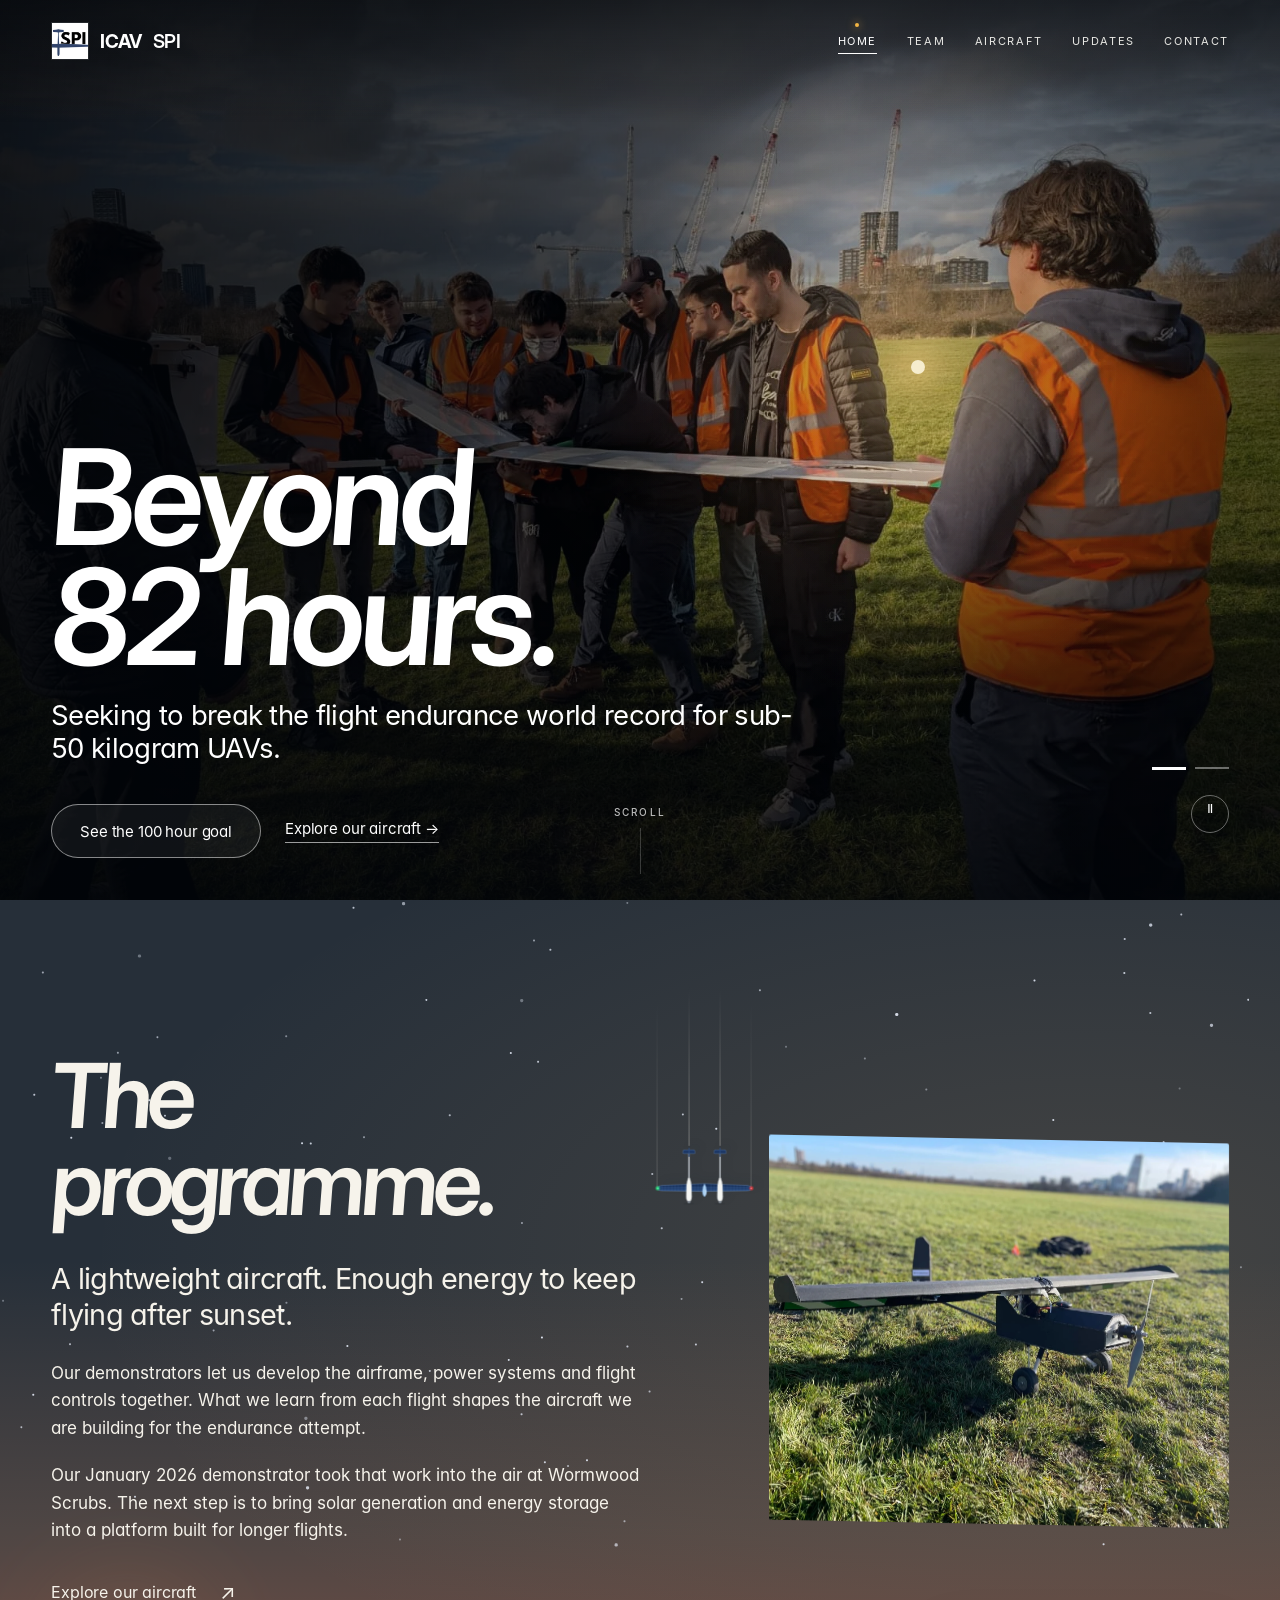
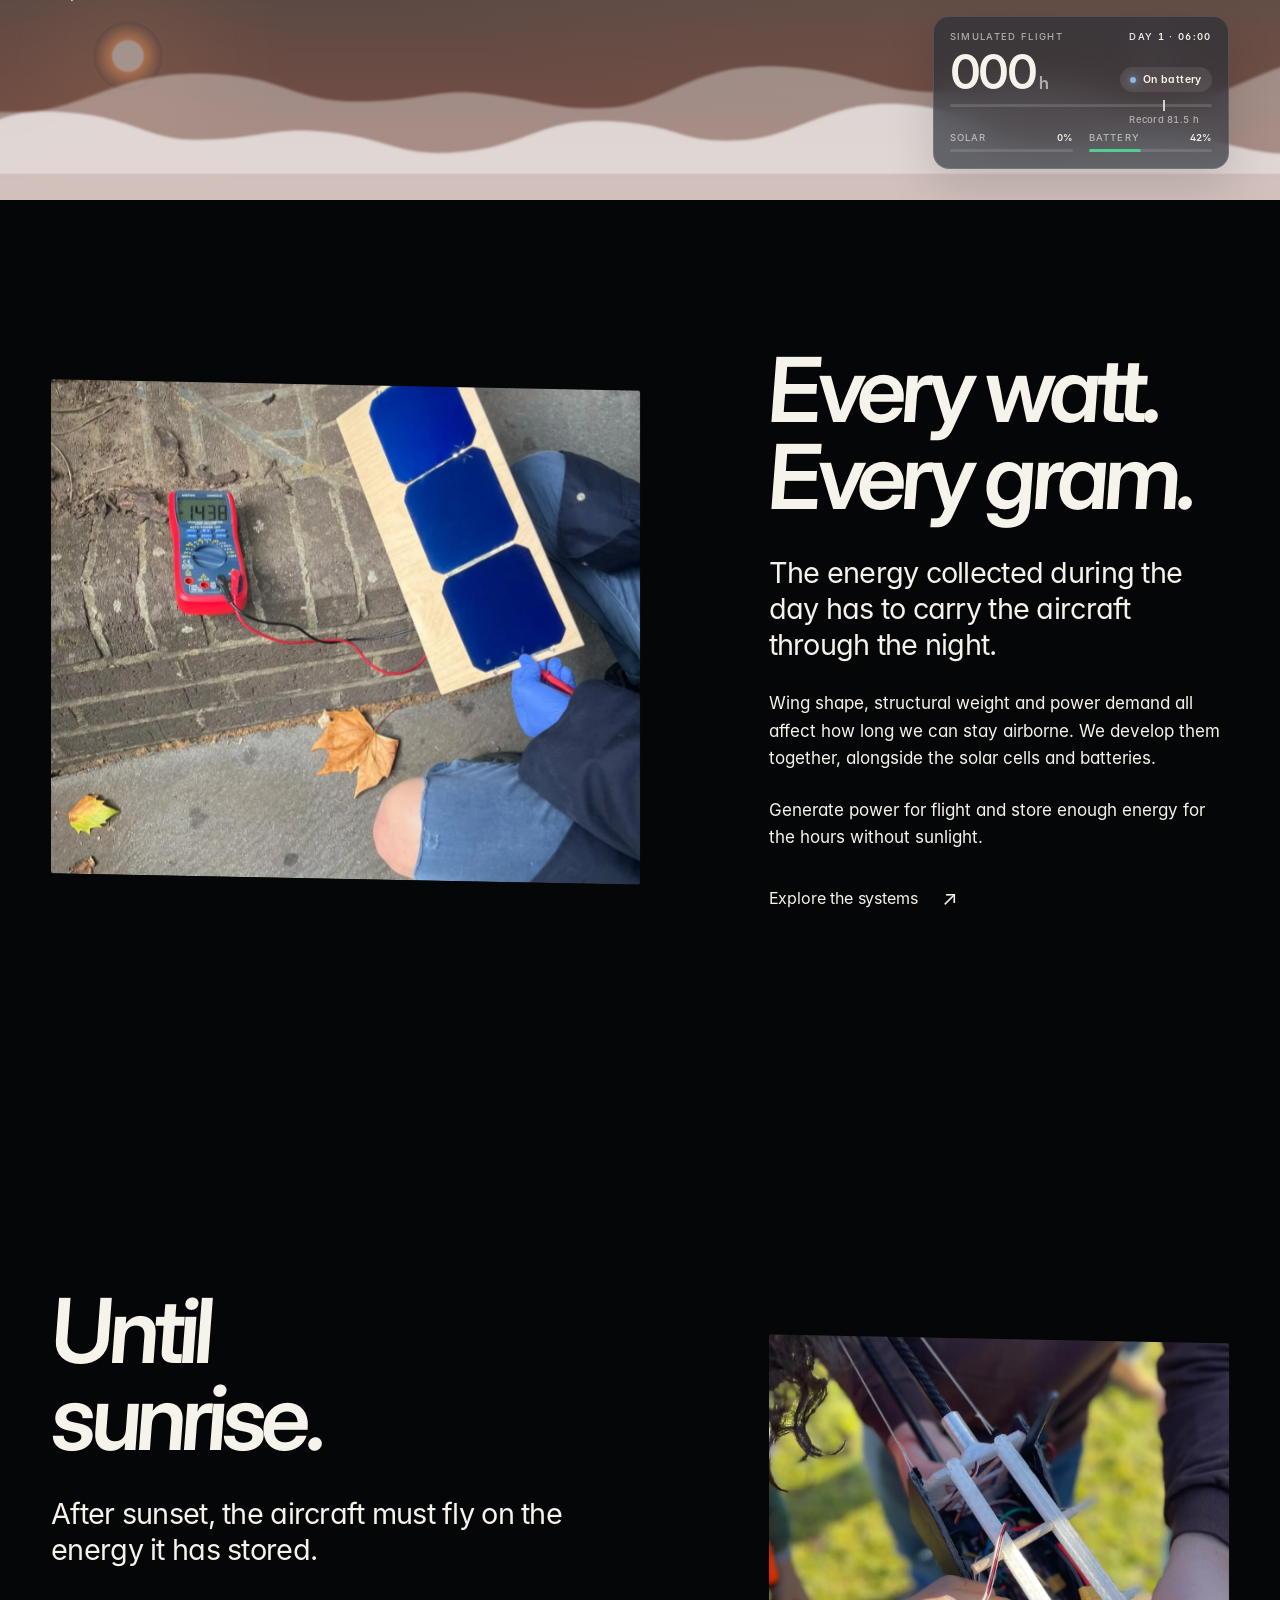
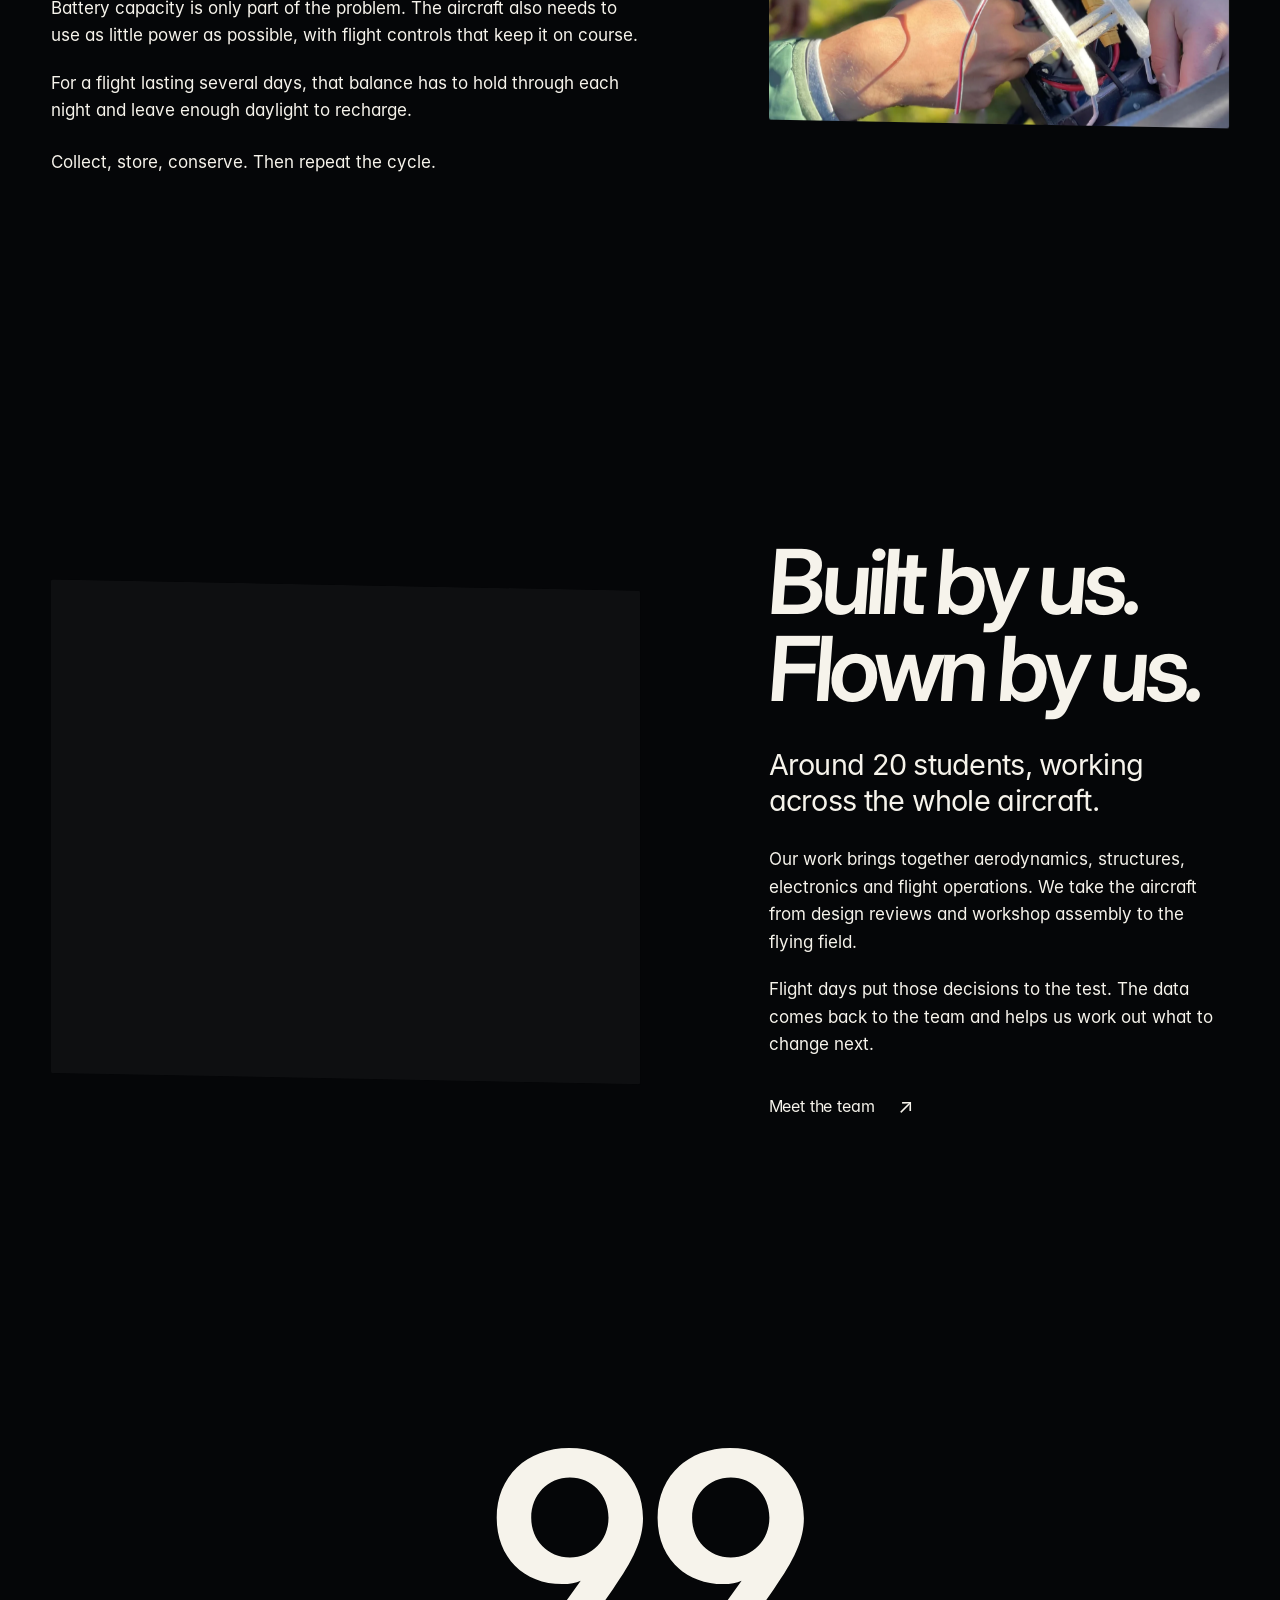
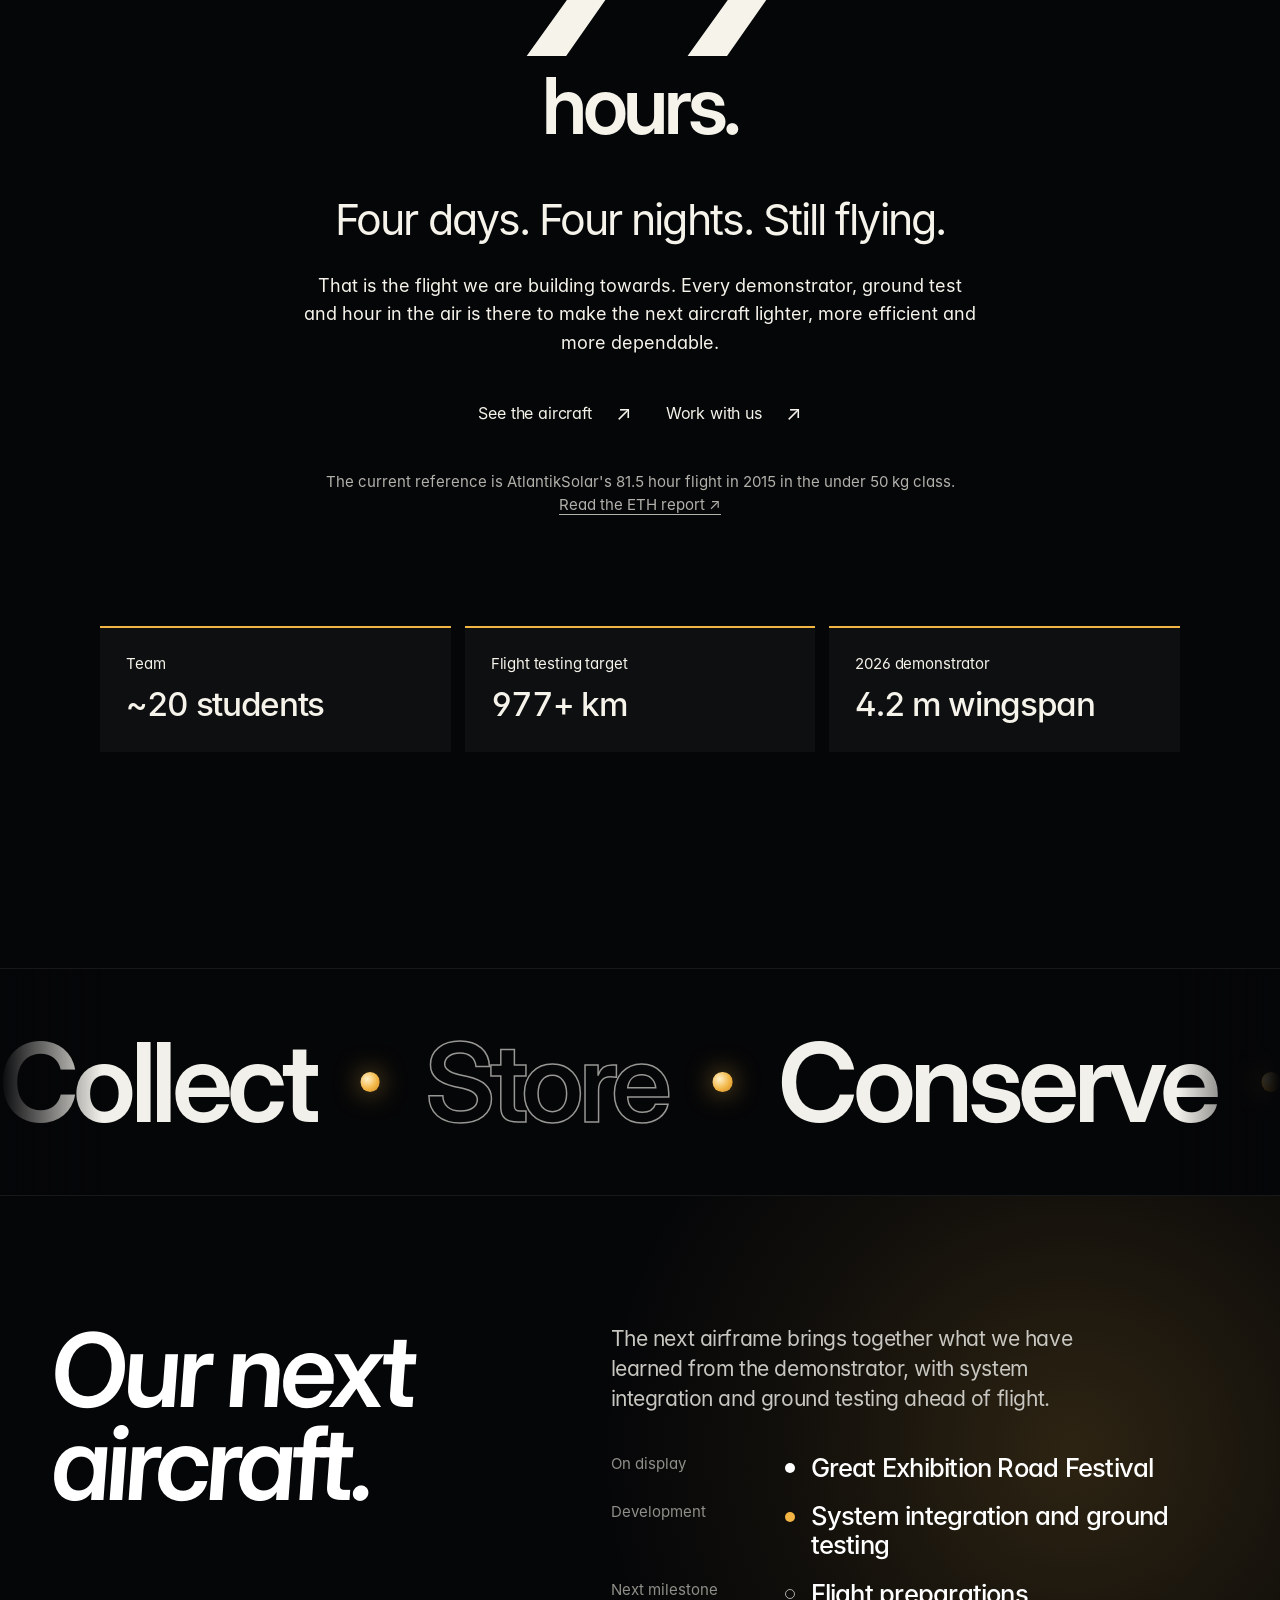
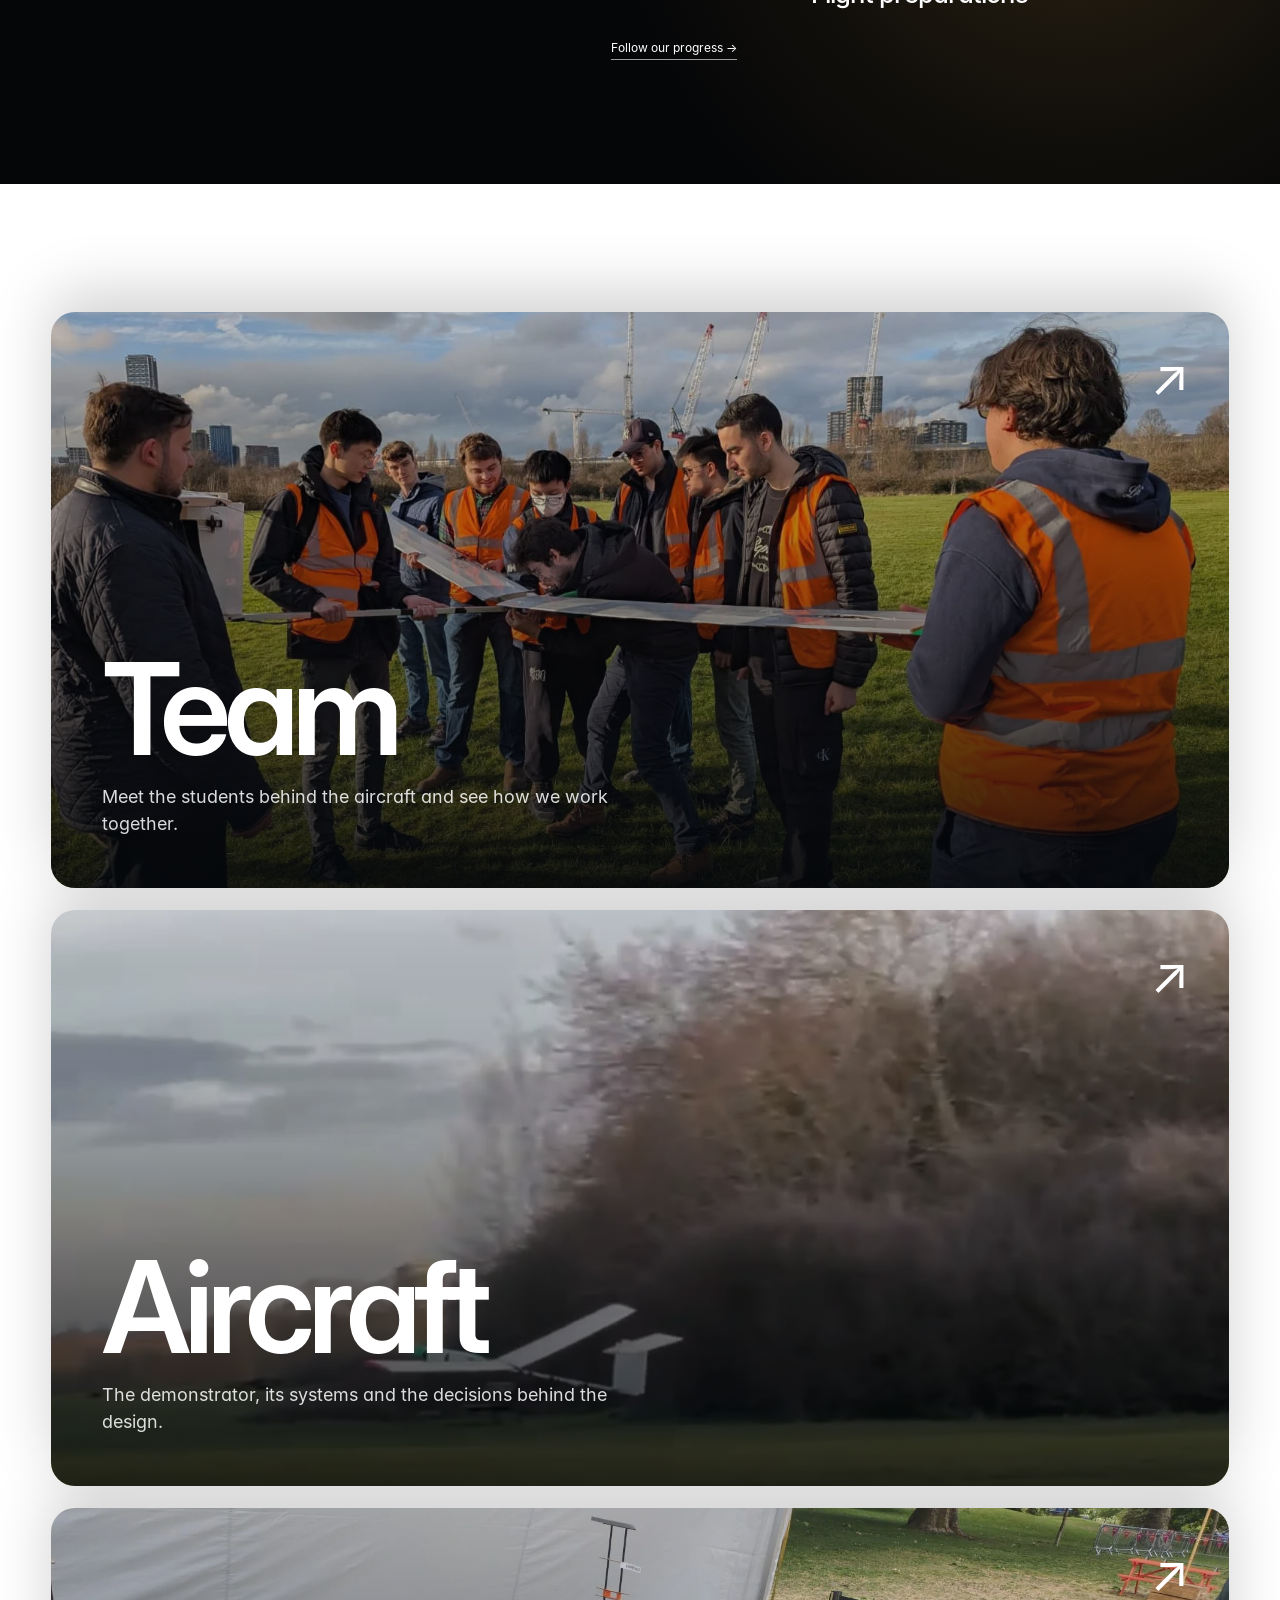
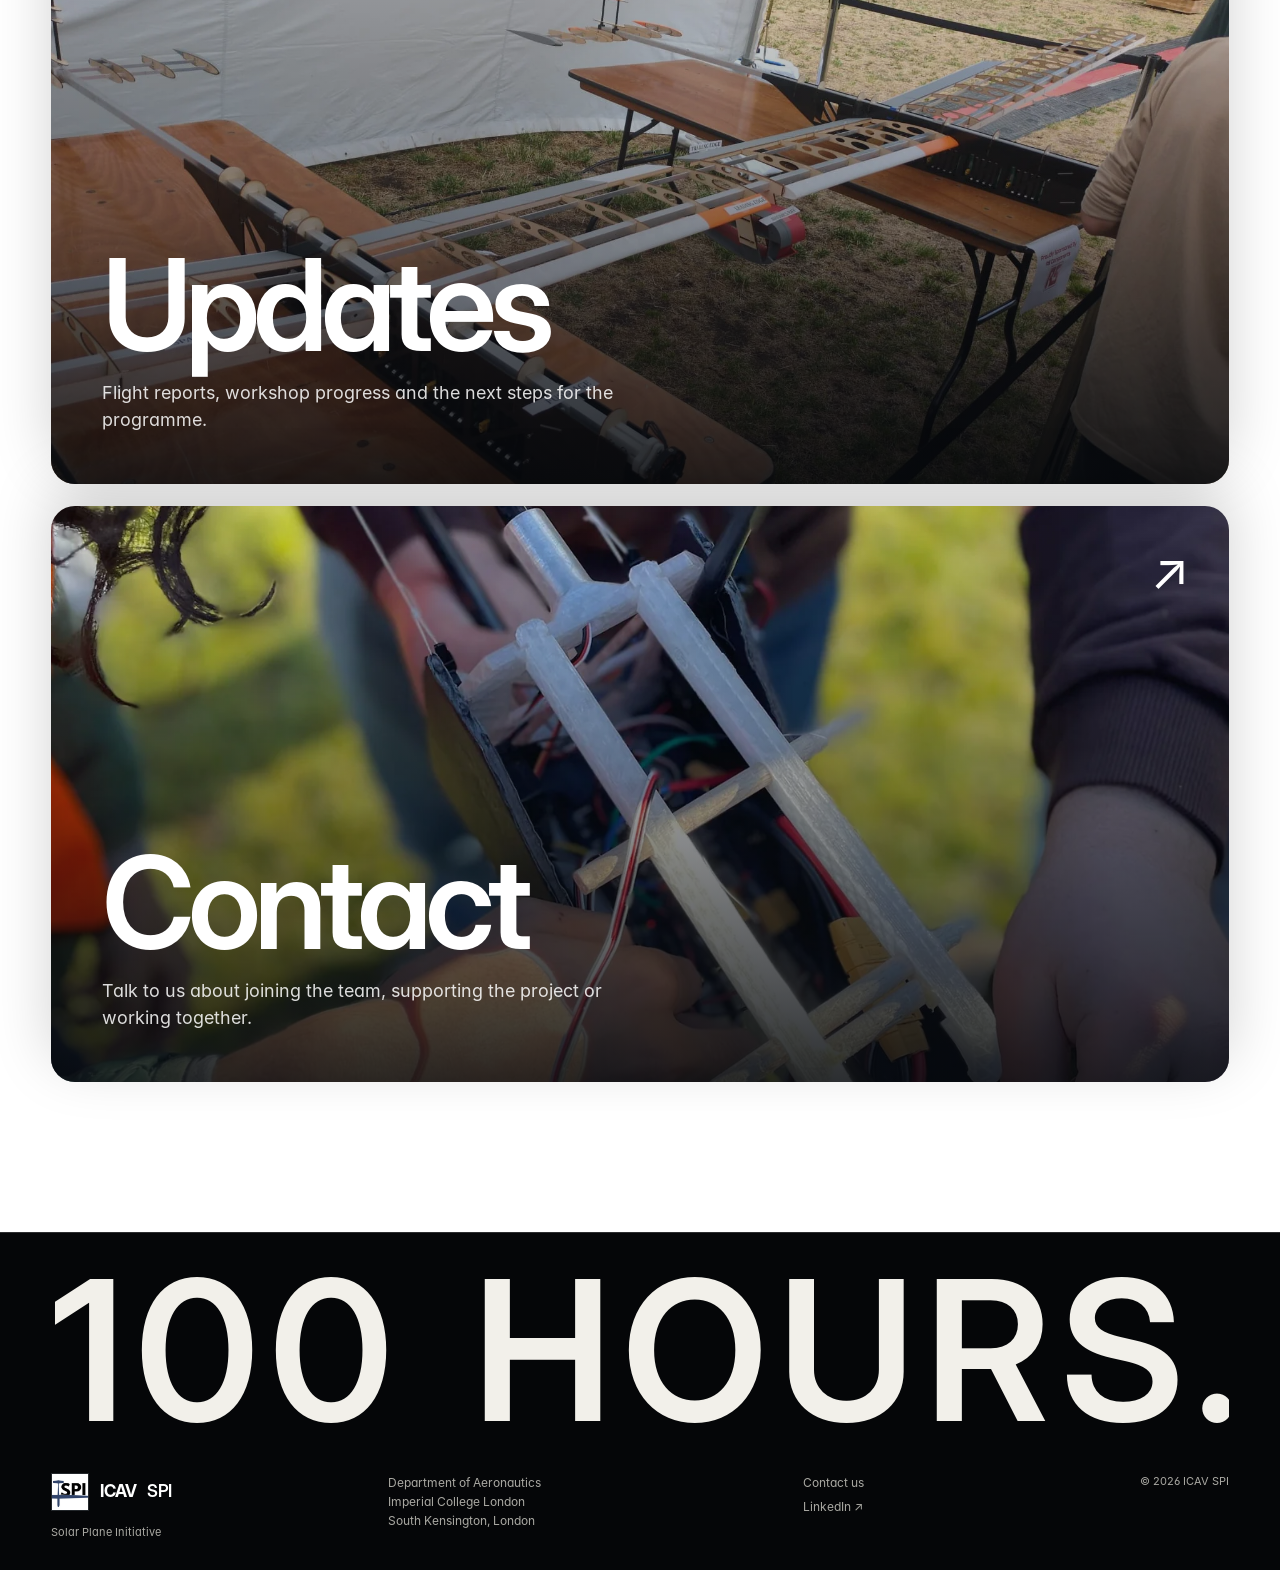
==== commit f7c1daa5: "Design C: Kinetic exploration First-visit intro where the aircraft crosses the screen while the hour" ====
--- a/index.html
+++ b/index.html
@@ -1,4 +1,4 @@
-<!doctype html><html lang="en"><head><meta charset="utf-8"><meta name="viewport" content="width=device-width,initial-scale=1"><meta name="theme-color" content="#090909"><link rel="icon" type="image/png" sizes="140x140" href="assets/spi-logo.png?v=20260922-spifix2"><link rel="shortcut icon" href="assets/spi-logo.png?v=20260922-spifix2"><link rel="apple-touch-icon" href="assets/spi-logo.png?v=20260922-spifix2"><meta name="description" content="We are ICAV SPI, the Solar Plane Initiative at Imperial College London. We design, build and test solar aircraft to stay airborne for days at a time."><title>ICAV SPI | Solar Plane Initiative</title><link rel="stylesheet" href="site.css?v=20260922-spifix2"><link rel="stylesheet" href="flight.css?v=20261009-motion1"><link rel="stylesheet" href="motion.css?v=20261009-fixes1"><link rel="preload" href="assets/fonts/inter-display-600.woff" as="font" type="font/woff" crossorigin><link rel="preload" href="assets/fonts/inter-400.woff" as="font" type="font/woff" crossorigin><link rel="stylesheet" href="polish.css?v=20261103-flight2"><link rel="stylesheet" href="design.css?v=gh1"></head><body>
+<!doctype html><html lang="en"><head><meta charset="utf-8"><meta name="viewport" content="width=device-width,initial-scale=1"><meta name="theme-color" content="#090909"><link rel="icon" type="image/png" sizes="140x140" href="assets/spi-logo.png?v=20260922-spifix2"><link rel="shortcut icon" href="assets/spi-logo.png?v=20260922-spifix2"><link rel="apple-touch-icon" href="assets/spi-logo.png?v=20260922-spifix2"><meta name="description" content="We are ICAV SPI, the Solar Plane Initiative at Imperial College London. We design, build and test solar aircraft to stay airborne for days at a time."><title>ICAV SPI | Solar Plane Initiative</title><link rel="stylesheet" href="site.css?v=20260922-spifix2"><link rel="stylesheet" href="flight.css?v=20261009-motion1"><link rel="stylesheet" href="motion.css?v=20261009-fixes1"><link rel="preload" href="assets/fonts/inter-display-600.woff" as="font" type="font/woff" crossorigin><link rel="preload" href="assets/fonts/inter-400.woff" as="font" type="font/woff" crossorigin><link rel="stylesheet" href="polish.css?v=20261103-flight2"><link rel="stylesheet" href="design.css?v=kn1"><script>try{if(!sessionStorage.getItem("kn-intro")&&!matchMedia("(prefers-reduced-motion: reduce)").matches)document.documentElement.classList.add("kn-loading")}catch(e){}</script></head><body>
 <header class="site-header"><a class="brand" href="index.html">ICAV <span>SPI</span></a><button class="menu" type="button" aria-expanded="false" aria-controls="site-navigation">Menu</button><nav class="nav" id="site-navigation" aria-label="Main navigation"><a class="active" href="index.html">Home</a><a href="team.html">Team</a><a href="aircraft.html">Aircraft</a><a href="updates.html">Updates</a><a href="contact.html">Contact</a></nav></header>
 <a class="skip-link" href="#main-content">Skip to content</a>
 <main id="main-content">
@@ -10,7 +10,7 @@
 <div class="shade"></div>
 <div class="home-hero-content">
   <div class="hero-copy">
-    <h1>Beyond<br><em>82 hours.</em></h1>
+    <h1>Beyond<br>82 hours.</h1>
     <p class="hero-deck">Seeking to break the flight endurance world record for sub-50 kilogram UAVs.</p>
     <div class="hero-actions">
       <a class="button" href="#mission">See the 100 hour goal</a>
@@ -72,7 +72,7 @@
   <section class="flight-chapter programme-chapter" id="programme" data-flight-stop="0">
       <div class="chapter-grid">
       <div class="chapter-copy" data-reveal>
-        <h2 class="display">The<br><em>programme.</em></h2>
+        <h2 class="display">The<br>programme.</h2>
         <p class="chapter-lead">A lightweight aircraft. Enough energy to keep flying after sunset.</p>
         <p>Our demonstrators let us develop the airframe, power systems and flight controls together. What we learn from each flight shapes the aircraft we are building for the endurance attempt.</p>
         <p>Our January 2026 demonstrator took that work into the air at Wormwood Scrubs. The next step is to bring solar generation and energy storage into a platform built for longer flights.</p>
@@ -86,7 +86,7 @@
       <div class="chapter-grid chapter-reverse">
       <figure class="chapter-photo" data-reveal><div class="chapter-photo-window"><img src="assets/images/solar-cell-test.webp" alt="Solar cells connected to a multimeter during an outdoor test" width="1500" height="2000" loading="lazy" decoding="async"></div></figure>
       <div class="chapter-copy" data-reveal>
-        <h2 class="display">Every watt.<br><em>Every gram.</em></h2>
+        <h2 class="display">Every watt.<br>Every gram.</h2>
         <p class="chapter-lead">The energy collected during the day has to carry the aircraft through the night.</p>
         <p>Wing shape, structural weight and power demand all affect how long we can stay airborne. We develop them together, alongside the solar cells and batteries.</p>
         <div class="chapter-detail"><span>In daylight</span><p>Generate power for flight and store enough energy for the hours without sunlight.</p></div>
@@ -98,7 +98,7 @@
   <section class="flight-chapter night-chapter" id="overnight" data-flight-stop="18">
       <div class="chapter-grid">
       <div class="chapter-copy" data-reveal>
-        <h2 class="display">Until<br><em>sunrise.</em></h2>
+        <h2 class="display">Until<br>sunrise.</h2>
         <p class="chapter-lead">After sunset, the aircraft must fly on the energy it has stored.</p>
         <p>Battery capacity is only part of the problem. The aircraft also needs to use as little power as possible, with flight controls that keep it on course.</p>
         <p>For a flight lasting several days, that balance has to hold through each night and leave enough daylight to recharge.</p>
@@ -112,7 +112,7 @@
       <div class="chapter-grid chapter-reverse">
       <figure class="chapter-photo" data-reveal><div class="chapter-photo-window"><img src="assets/images/flight-day-assembly.webp" alt="ICAV SPI students fitting the aircraft nose and checking the assembly on test day" width="1155" height="1536" loading="lazy" decoding="async"></div></figure>
       <div class="chapter-copy" data-reveal>
-        <h2 class="display">Built by us.<br><em>Flown by us.</em></h2>
+        <h2 class="display">Built by us.<br>Flown by us.</h2>
         <p class="chapter-lead">Around 20 students, working across the whole aircraft.</p>
         <p>Our work brings together aerodynamics, structures, electronics and flight operations. We take the aircraft from design reviews and workshop assembly to the flying field.</p>
         <p>Flight days put those decisions to the test. The data comes back to the team and helps us work out what to change next.</p>
@@ -139,9 +139,7 @@
 
 <div class="marquee" aria-hidden="true"><div class="marquee-track"><div class="marquee-group"><span>Collect</span><i></i><span class="outline">Store</span><i></i><span>Conserve</span><i></i><span class="outline">Repeat</span><i></i><span>100 hours</span><i></i><span class="outline">Four nights</span><i></i></div></div></div>
 
-<section class="gh-film" aria-label="From the workshop to the airfield"><div class="gh-film-pin"><div class="gh-film-head"><p class="label">Behind the build</p><h2 class="display">From workshop<br><em>to airfield.</em></h2></div><div class="gh-film-track"><figure class="gh-frame"><div class="gh-img"><img src="assets/images/workshop-team.webp" alt="ICAV SPI students assembling the aircraft wing in the workshop" loading="lazy" decoding="async"></div><figcaption><span>01 · Workshop</span>Wing assembly</figcaption></figure><figure class="gh-frame"><div class="gh-img"><img src="assets/images/wing-construction.webp" alt="Lightweight wing structure under construction on the workshop bench" loading="lazy" decoding="async"></div><figcaption><span>02 · Structures</span>Wing construction</figcaption></figure><figure class="gh-frame"><div class="gh-img"><img src="assets/images/solar-cell-test.webp" alt="Solar cells connected to a multimeter during an outdoor test" loading="lazy" decoding="async"></div><figcaption><span>03 · Energy</span>Solar cell testing</figcaption></figure><figure class="gh-frame"><div class="gh-img"><img src="assets/images/airframe-electronics.webp" alt="Hands working on the electronics inside an ICAV SPI airframe" loading="lazy" decoding="async"></div><figcaption><span>04 · Electronics</span>Wiring the airframe</figcaption></figure><figure class="gh-frame"><div class="gh-img"><img src="assets/images/aircraft-on-the-tube.webp" alt="The ICAV SPI team transporting the demonstrator on the London Underground" loading="lazy" decoding="async"></div><figcaption><span>05 · Logistics</span>A 4.2 m wing on the Tube</figcaption></figure><figure class="gh-frame"><div class="gh-img"><img src="assets/images/field-preparation.webp" alt="ICAV SPI students preparing the aircraft on the field before a flight test" loading="lazy" decoding="async"></div><figcaption><span>06 · Flight day</span>Field preparation</figcaption></figure><figure class="gh-frame"><div class="gh-img"><img src="assets/images/flight-test-crew.webp" alt="ICAV SPI flight test crew with the demonstrator at Wormwood Scrubs" loading="lazy" decoding="async"></div><figcaption><span>07 · Flight day</span>The test crew</figcaption></figure><figure class="gh-frame"><div class="gh-img"><img src="assets/images/demonstrator-in-flight.webp" alt="The ICAV SPI demonstrator in flight at Wormwood Scrubs" loading="lazy" decoding="async"></div><figcaption><span>08 · January 2026</span>In the air</figcaption></figure><figure class="gh-frame"><div class="gh-img"><img src="assets/images/airframe-display.webp" alt="ICAV SPI airframe and solar wing on display outdoors" loading="lazy" decoding="async"></div><figcaption><span>09 · 2026</span>On display</figcaption></figure></div><div class="gh-film-progress" aria-hidden="true"><i></i></div></div></section>
-
-<section class="section black home-next"><div class="split"><div><p class="label">2026 programme</p><h2 class="display">Our next<br><em>aircraft.</em></h2></div><div><p class="lead">The next airframe brings together what we have learned from the demonstrator, with system integration and ground testing ahead of flight.</p><div class="timeline"><div class="timeline-row"><span>On display</span><strong>Great Exhibition Road Festival</strong></div><div class="timeline-row"><span>Development</span><strong>System integration and ground testing</strong></div><div class="timeline-row"><span>Next milestone</span><strong>Flight preparations</strong></div></div><a class="text-link" href="updates.html">Follow our progress →</a></div></div></section>
+<section class="section black home-next"><div class="split"><div><p class="label">2026 programme</p><h2 class="display">Our next<br>aircraft.</h2></div><div><p class="lead">The next airframe brings together what we have learned from the demonstrator, with system integration and ground testing ahead of flight.</p><div class="timeline"><div class="timeline-row"><span>On display</span><strong>Great Exhibition Road Festival</strong></div><div class="timeline-row"><span>Development</span><strong>System integration and ground testing</strong></div><div class="timeline-row"><span>Next milestone</span><strong>Flight preparations</strong></div></div><a class="text-link" href="updates.html">Follow our progress →</a></div></div></section>
 
 <section class="section white home-explore"><div class="label">Explore ICAV SPI</div><div class="rows">
 <a class="row" href="team.html" data-card-img="assets/images/flight-test-crew.webp"><span class="num">01</span><h3>Team</h3><p>Meet the students behind the aircraft and see how we work together.</p></a>
@@ -154,4 +152,4 @@
   <address class="footer-location">Department of Aeronautics<br>Imperial College London<br>South Kensington, London</address>
   <div class="footer-links"><a href="contact.html">Contact us</a><a href="https://www.linkedin.com/company/icavspi-solar-plane-initiative/" target="_blank" rel="noreferrer">LinkedIn ↗</a></div>
   <p class="footer-copyright">© <span data-year></span> ICAV SPI</p>
-</footer><script src="site.js?v=20261103-flight2"></script><script src="polish.js?v=20261103-flight2"></script><script src="design.js?v=gh1"></script></body></html>
+</footer><script src="site.js?v=20261103-flight2"></script><script src="polish.js?v=20261103-flight2"></script><script src="design.js?v=kn1"></script></body></html>
--- a/design.css
+++ b/design.css
@@ -1,87 +1,74 @@
 /* ==========================================================================
-   Design B — "Golden Hour"
-   Cinematic and editorial: warm grade, film grain, light italic accents,
-   inertial scrolling, words that light up as you read, a pinned filmstrip.
+   Design C — "Kinetic"
+   Bold and interactive: plane-flight intro, sunlight spotlight on the hero,
+   solar cells that charge under the cursor, stacked cards, scroll-speed lean,
+   blob cursor and a giant kinetic footer wordmark.
    ========================================================================== */
-@font-face{font-family:"Inter Display Italic";src:url("assets/fonts/inter-display-300-italic.woff") format("woff");font-weight:300;font-style:italic;font-display:swap}
-:root{--paper:#f4eee2;--ink:#0c0a08;--gold:#f2b544;--gold-2:#ffd98c;--ember:#ff8a4c}
-html{scroll-behavior:auto}
+:root{--ink:#050608;--gold:#f2b544;--gold-2:#ffe08f}
 body{background:var(--ink)}
-.paper{background:var(--paper)}
-.black,.marquee,.footer{background-color:var(--ink)}
-.marquee::before{background:linear-gradient(90deg,var(--ink),transparent)}
-.marquee::after{background:linear-gradient(270deg,var(--ink),transparent)}
-.polish .site-header::after{background:rgba(14,11,8,.72)}
 
-/* Light italic accents with a warm gradient */
-h1 em,.display em,.goal-number span{font-family:"Inter Display Italic",var(--font-display);font-style:italic;font-weight:300;letter-spacing:-.035em}
-h1 em .wi,.display em .wi,h1 em:not(:has(.wi)),.display em:not(:has(.wi)){
-  background:linear-gradient(100deg,var(--gold-2) 0%,var(--gold) 45%,var(--ember) 100%);
-  -webkit-background-clip:text;background-clip:text;color:transparent;padding-right:.06em}
-.paper .display em .wi,.white .display em .wi,.flight-story .display em .wi{
-  background-image:linear-gradient(100deg,#c98a1c 0%,#b8620f 60%,#a8431a 100%)}
-.flight-story .display em .wi{background-image:linear-gradient(100deg,#d99a2b,#c46a1c 70%,#b04a20)}
+/* ---------- Intro (first visit per session) ---------- */
+html.kn-loading::after{content:"";position:fixed;inset:0;z-index:300;background:var(--ink);animation:kn-failsafe .01s linear 4s forwards}
+html.kn-loading body{overflow:hidden}
+@keyframes kn-failsafe{to{opacity:0;visibility:hidden}}
+.kn-loading .wsplit .wi{transition:none!important;transform:translate3d(0,112%,0) rotate(5deg)!important}
+.kn-loading .page-hero *,.kn-loading .page-hero{animation-play-state:paused!important}
+.kn-intro{position:fixed;inset:0;z-index:310;background:var(--ink);color:#f2f0ea;display:grid;place-items:center;overflow:hidden;
+  clip-path:inset(0 0 0 0);transition:clip-path 1s cubic-bezier(.77,0,.18,1)}
+.kn-intro.out{clip-path:inset(0 0 100% 0)}
+.kn-intro-line{position:absolute;left:0;right:0;top:50%;height:1.5px;background:linear-gradient(90deg,transparent,var(--gold) 20%,var(--gold-2));transform-origin:0 50%;transform:scaleX(var(--p,0));box-shadow:0 0 18px rgba(242,181,68,.7)}
+.kn-intro-plane{position:absolute;top:50%;left:0;width:84px;aspect-ratio:240/190;translate:-50% -50%;
+  transform:translateX(calc(var(--p,0) * 100vw)) rotate(90deg);
+  background:url("data:image/svg+xml,%3Csvg xmlns='http://www.w3.org/2000/svg' viewBox='0 0 240 190'%3E%3Cpath fill='%231d3866' d='M120 69.5L16 71Q5 71.6 4.6 77.2Q5 83 15.5 84.2L120 88.6L224.5 84.2Q235 83 235.4 77.2Q235 71.6 224 71Z'/%3E%3Cg fill='%23f5f6f3'%3E%3Cpath d='M76 46h12v58H76zM152 46h12v58h-12z'/%3E%3C/g%3E%3Cg fill='%23dde2e8'%3E%3Cpath d='M80.7 100h2.6v72h-2.6zM156.7 100h2.6v72h-2.6z'/%3E%3C/g%3E%3Cg fill='%232b4d82'%3E%3Cpath d='M66 162h32v9H66zM142 162h32v9h-32z'/%3E%3C/g%3E%3Cpath fill='%23a9cff2' d='M120 56q5.4 3.5 5.2 14-.6 12-5.2 18.5-4.6-6.5-5.2-18.5-.2-10.5 5.2-14z'/%3E%3C/svg%3E") center/contain no-repeat;
+  filter:drop-shadow(0 0 14px rgba(242,181,68,.55))}
+.kn-intro-count{position:absolute;right:var(--pad);bottom:clamp(24px,5vh,56px);font-family:var(--font-display);font-weight:600;font-size:clamp(90px,16vw,240px);line-height:.8;letter-spacing:-.06em;font-variant-numeric:tabular-nums}
+.kn-intro-count small{font-size:.3em;letter-spacing:0;margin-left:6px;color:var(--gold)}
+.kn-intro-brand{position:absolute;left:var(--pad);top:clamp(24px,5vh,48px);font-size:11px;letter-spacing:.24em;text-transform:uppercase;opacity:.7}
+.kn-intro-goal{position:absolute;left:var(--pad);bottom:clamp(30px,6vh,64px);max-width:300px;font-size:15px;line-height:1.45;opacity:.7}
 
-/* Film grain over everything */
-.gh-grain{position:fixed;inset:-50%;z-index:110;pointer-events:none;opacity:.07;mix-blend-mode:overlay;
-  background:url("data:image/svg+xml,%3Csvg xmlns='http://www.w3.org/2000/svg' width='220' height='220'%3E%3Cfilter id='n'%3E%3CfeTurbulence type='fractalNoise' baseFrequency='.85' numOctaves='3' stitchTiles='stitch'/%3E%3CfeColorMatrix values='0 0 0 0 .5 0 0 0 0 .5 0 0 0 0 .5 0 0 0 1.2 -.1'/%3E%3C/filter%3E%3Crect width='220' height='220' filter='url(%23n)'/%3E%3C/svg%3E")}
-.polish-motion .gh-grain{animation:gh-grain .9s steps(6) infinite}
-@keyframes gh-grain{0%{transform:translate(0,0)}20%{transform:translate(-4%,3%)}40%{transform:translate(3%,-5%)}60%{transform:translate(-6%,-2%)}80%{transform:translate(5%,4%)}100%{transform:translate(-2%,6%)}}
+/* ---------- Hero: sunlight follows the cursor ---------- */
+.kn-spot{position:absolute;inset:0;z-index:1;pointer-events:none;
+  background:radial-gradient(circle clamp(220px,26vw,420px) at var(--sx,70%) var(--sy,40%),rgba(255,214,140,.26),rgba(255,180,90,.08) 45%,rgba(0,0,0,.38) 100%);
+  mix-blend-mode:normal}
+.kn-spot::after{content:"";position:absolute;left:var(--sx,70%);top:var(--sy,40%);width:14px;height:14px;translate:-50% -50%;border-radius:50%;
+  background:#fff6dc;box-shadow:0 0 30px 12px rgba(255,214,140,.55),0 0 120px 50px rgba(255,190,100,.25);opacity:.9}
+.page-hero .hero-copy,.home-hero-content{z-index:4}
 
-/* Warm photographic grade */
-.page-hero>img,.home-hero-slide img,.chapter-photo img,.photo img,.gh-img img,.team-gallery img,.team-life-main img,.team-review-image img,.team-testday-photo img{filter:saturate(1.06) contrast(1.04) sepia(.1)}
+/* ---------- Solar cells that charge under the cursor ---------- */
+.kn-cells-host{position:relative;isolation:isolate}
+.kn-cells{position:absolute;inset:0;z-index:-1;width:100%;height:100%;pointer-events:none}
 
-/* ---------- Hero: letterbox opens, light leak drifts ---------- */
-.gh-bars::before,.gh-bars::after{content:"";position:absolute;left:0;right:0;z-index:6;height:13vh;background:#000;pointer-events:none}
-.gh-bars::before{top:0}.gh-bars::after{bottom:0}
-.polish-motion .gh-bars::before{animation:gh-bar-top 1.8s cubic-bezier(.77,0,.18,1) .2s both}
-.polish-motion .gh-bars::after{animation:gh-bar-bot 1.8s cubic-bezier(.77,0,.18,1) .2s both}
-@keyframes gh-bar-top{from{transform:translateY(0)}to{transform:translateY(-100%)}}
-@keyframes gh-bar-bot{from{transform:translateY(0)}to{transform:translateY(100%)}}
-.polish:not(.polish-motion) .gh-bars::before,.polish:not(.polish-motion) .gh-bars::after{display:none}
-.gh-leak{position:absolute;inset:-20%;z-index:1;pointer-events:none;mix-blend-mode:screen;opacity:.55;
-  background:radial-gradient(40% 35% at 20% 30%,rgba(255,150,70,.55),transparent 70%),radial-gradient(30% 30% at 80% 70%,rgba(255,210,120,.35),transparent 70%)}
-.polish-motion .gh-leak{animation:gh-leak 16s ease-in-out infinite alternate}
-@keyframes gh-leak{from{transform:translate3d(-6%,-3%,0) rotate(-4deg)}to{transform:translate3d(8%,5%,0) rotate(6deg)}}
-.page-hero .shade{z-index:1}
-.page-hero .hero-copy,.home-hero-content{z-index:5}
-.polish .button{border-color:rgba(255,217,140,.7)}
-.polish .button::before{background:linear-gradient(100deg,var(--gold-2),var(--gold))}
+/* ---------- Stacked explore cards ---------- */
+.kn-stack .rows{display:block!important}
+.kn-stack .row{position:sticky!important;top:calc(96px + var(--i) * 22px);min-height:min(64vh,620px)!important;margin-bottom:22px;border-radius:24px;
+  color:#fff!important;justify-content:flex-end;padding:clamp(28px,4vw,56px)!important;transform-origin:50% 0;
+  transform:scale(var(--s,1))!important;translate:none!important;opacity:1!important;box-shadow:0 -20px 60px rgba(0,0,0,.18)}
+.kn-stack .row::before{opacity:1!important;transform:scale(1.02)!important;background-color:#15181c}
+.kn-stack .row h3{font-size:clamp(64px,10vw,170px)!important;letter-spacing:-.055em!important}
+.kn-stack .row p{color:rgba(255,255,255,.85)!important;font-size:clamp(17px,1.4vw,22px)!important;max-width:520px}
+.kn-stack .row::after{font-size:clamp(34px,4vw,56px)!important;top:clamp(24px,3vw,44px)!important;right:clamp(24px,3vw,48px)!important}
+.kn-stack .row:hover::before{transform:scale(1.06)!important}
 
-/* ---------- Words light up as you read ---------- */
-.gh-lit .gl{opacity:.2;transition:opacity .35s ease}
-.gh-lit .gl.on{opacity:1}
+/* ---------- Scroll-speed lean ---------- */
+.wsplit .w{transform:skewX(calc(var(--lean,0) * 1deg));transition:transform .25s ease-out}
+.chapter-photo,.photo,.team-life-main,.team-review-image{transform:skewY(calc(var(--lean,0) * -.25deg));transition:transform .3s ease-out}
 
-/* ---------- Curtain photo reveals, softer corners ---------- */
-.chapter-photo-window,.photo,.team-life-main,.team-review-image,.team-partner-image,.team-testday-photo{border-radius:18px;overflow:hidden}
-.motion-enabled .is-revealed.chapter-photo .chapter-photo-window{animation:gh-curtain 1.5s cubic-bezier(.77,0,.18,1) both}
-@keyframes gh-curtain{from{clip-path:inset(50% 8% 50% 8% round 18px)}to{clip-path:inset(0 0 0 0 round 18px)}}
-.polish-motion .chapter-photo-window img{transform:translate3d(0,var(--py,0px),0) scale(1.14)}
+/* ---------- Blob cursor ---------- */
+.kn-cursor{position:fixed;z-index:150;left:0;top:0;width:16px;height:16px;margin:-8px 0 0 -8px;border-radius:50%;background:#fff;pointer-events:none;
+  mix-blend-mode:difference;opacity:0;transition:width .4s var(--ease-out),height .4s var(--ease-out),margin .4s var(--ease-out),opacity .3s;
+  display:grid;place-items:center;font-size:11px;font-weight:600;letter-spacing:.06em;color:#000}
+.kn-cursor.on{opacity:1}
+.kn-cursor.hot{width:64px;height:64px;margin:-32px 0 0 -32px}
+.kn-cursor.view{width:92px;height:92px;margin:-46px 0 0 -46px}
 
-/* ---------- Pinned horizontal filmstrip ---------- */
-.gh-film{position:relative;background:var(--ink);color:#f4eee2}
-.gh-film-pin{position:relative;padding:clamp(90px,10vw,140px) 0 70px}
-.gh-film-head{padding:0 var(--pad);margin-bottom:46px}
-.gh-film-track{display:flex;gap:clamp(14px,1.6vw,26px);padding:0 var(--pad);overflow-x:auto;scroll-snap-type:x mandatory;scrollbar-width:none}
-.gh-film-track::-webkit-scrollbar{display:none}
-.gh-frame{flex:none;width:clamp(260px,30vw,460px);margin:0;scroll-snap-align:start}
-.gh-frame:nth-child(even){margin-top:clamp(30px,6vh,70px)}
-.gh-img{aspect-ratio:4/5;overflow:hidden;border-radius:16px;background:#1b1712}
-.gh-frame:nth-child(3n+2) .gh-img{aspect-ratio:4/3.2}
-.gh-img img{height:100%;object-fit:cover;transform:translate3d(var(--px,0px),0,0) scale(1.18);transition:transform .2s linear}
-.gh-frame figcaption{margin-top:14px;font-size:17px;letter-spacing:-.01em}
-.gh-frame figcaption span{display:block;margin-bottom:4px;font-size:10.5px;letter-spacing:.16em;text-transform:uppercase;color:var(--gold)}
-.gh-film-progress{margin:44px var(--pad) 0;height:2px;background:rgba(255,255,255,.12);border-radius:2px;overflow:hidden}
-.gh-film-progress i{display:block;height:100%;background:linear-gradient(90deg,var(--gold),var(--gold-2));transform:scaleX(var(--film,0));transform-origin:0 50%}
-/* When JS pins it, vertical scrolling drives the strip sideways */
-.gh-pinned .gh-film-pin{position:sticky;top:0;height:100vh;height:100svh;display:flex;flex-direction:column;justify-content:center;padding:70px 0 40px;overflow:hidden}
-.gh-pinned .gh-film-track{overflow:visible;scroll-snap-type:none;width:max-content;transform:translate3d(var(--film-x,0px),0,0);will-change:transform}
+/* ---------- Giant footer wordmark ---------- */
+.kn-mega{grid-column:1/-1;display:flex;justify-content:space-between;margin:10px 0 18px;font-family:var(--font-display);font-weight:600;
+  font-size:clamp(56px,15.2vw,260px);line-height:.82;letter-spacing:-.06em;color:#f2f0ea;overflow:hidden;user-select:none}
+.kn-mega span{display:inline-block;transition:transform .5s var(--ease-out),color .3s}
+.polish-motion .kn-mega:not(.in) span{transform:translateY(105%)}
+.polish-motion .kn-mega span{transition-delay:calc(var(--i) * 45ms)}
+.kn-mega span:hover{transform:translateY(-12%)!important;color:var(--gold);transition-delay:0s}
+.kn-mega .sp{width:.25em}
 
-@media(prefers-reduced-motion:reduce){.gh-grain,.gh-leak{display:none}.gh-lit .gl{opacity:1}}
-.gh-pinned .gh-film-head{margin-bottom:28px}
-.gh-pinned .gh-film-head .display{font-size:clamp(48px,6vw,96px)}
-.gh-pinned .gh-frame{--fh:min(48vh,500px);width:calc(var(--fh) * .8)}
-.gh-pinned .gh-frame:nth-child(3n+2){width:calc(var(--fh) * 1.3)}
-.gh-pinned .gh-img,.gh-pinned .gh-frame:nth-child(3n+2) .gh-img{aspect-ratio:auto;height:var(--fh)}
-.gh-pinned .gh-frame:nth-child(even){margin-top:4vh}
-.gh-pinned .gh-film-progress{margin-top:28px}
+@media(max-width:900px){.kn-stack .row{top:calc(80px + var(--i) * 14px);min-height:56vh!important}}
+@media(prefers-reduced-motion:reduce){.kn-cursor,.kn-spot::after{display:none}.wsplit .w,.chapter-photo,.photo{transform:none!important}}
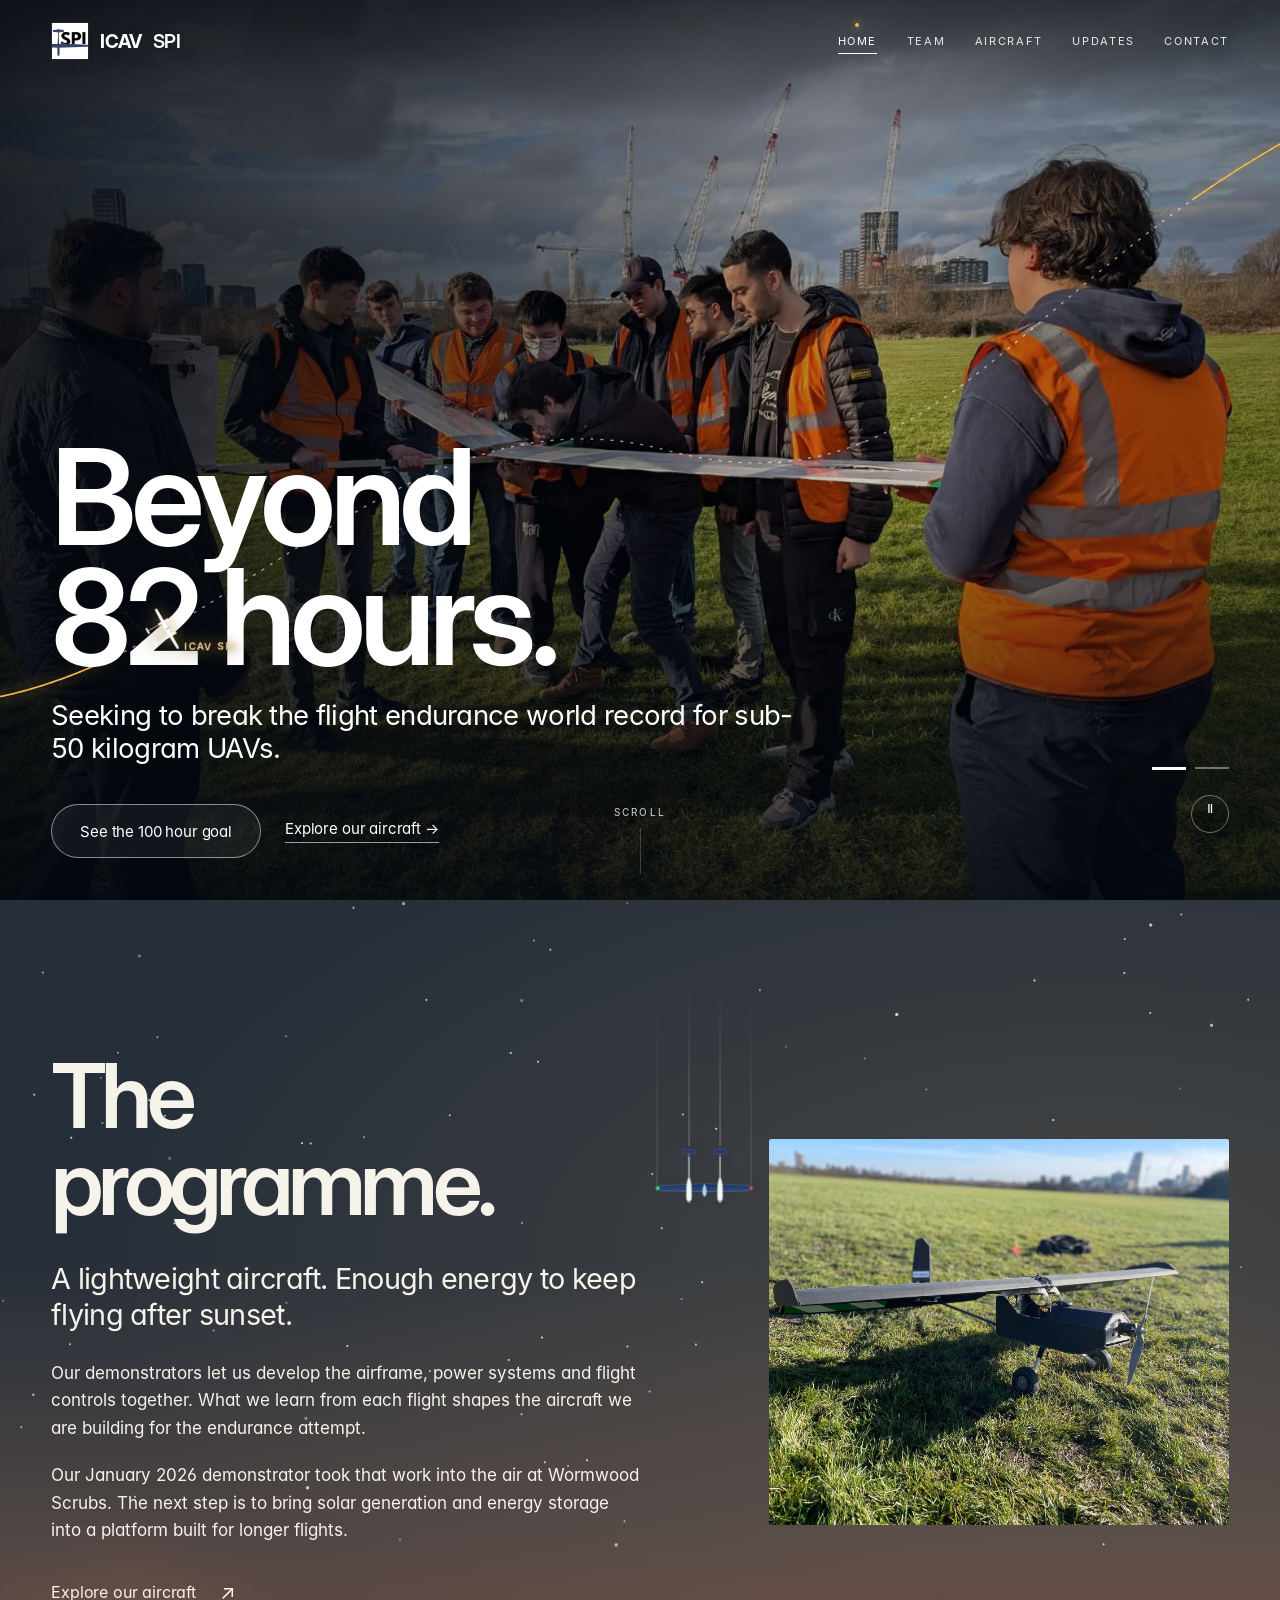
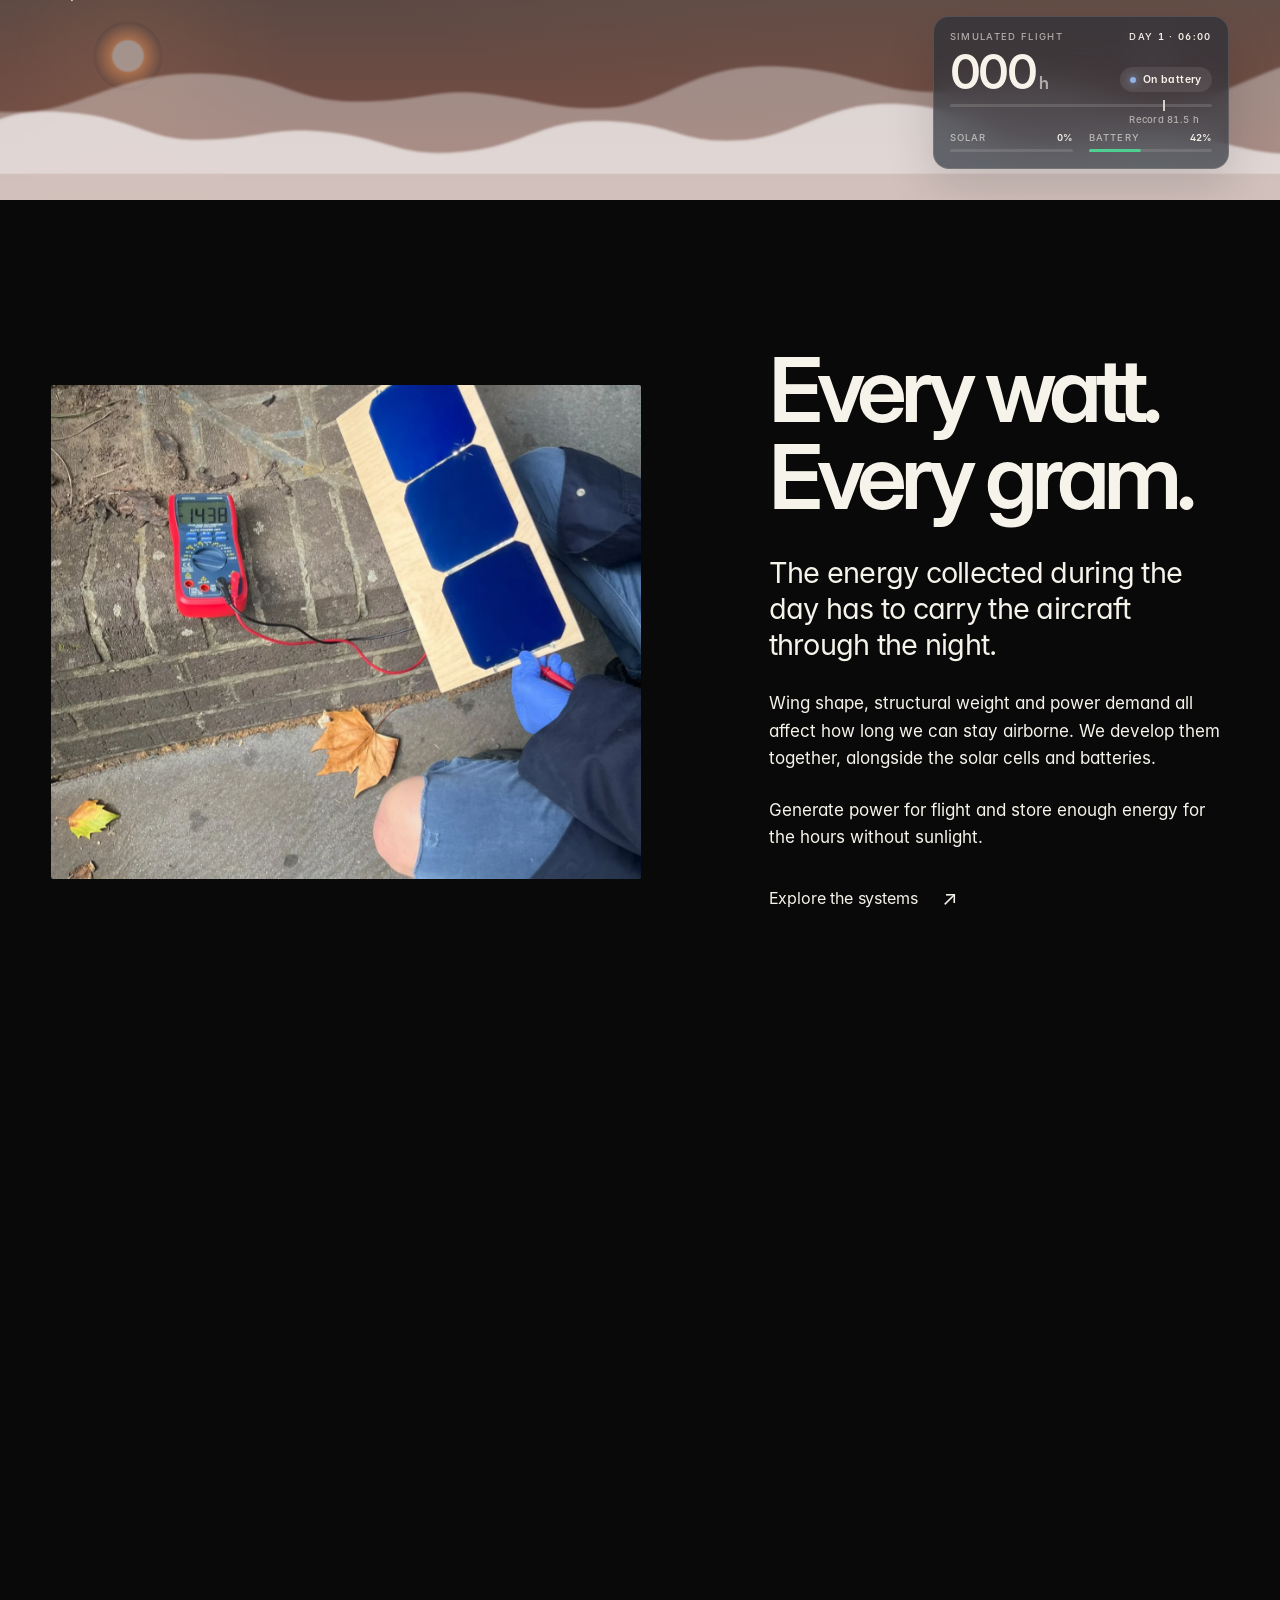
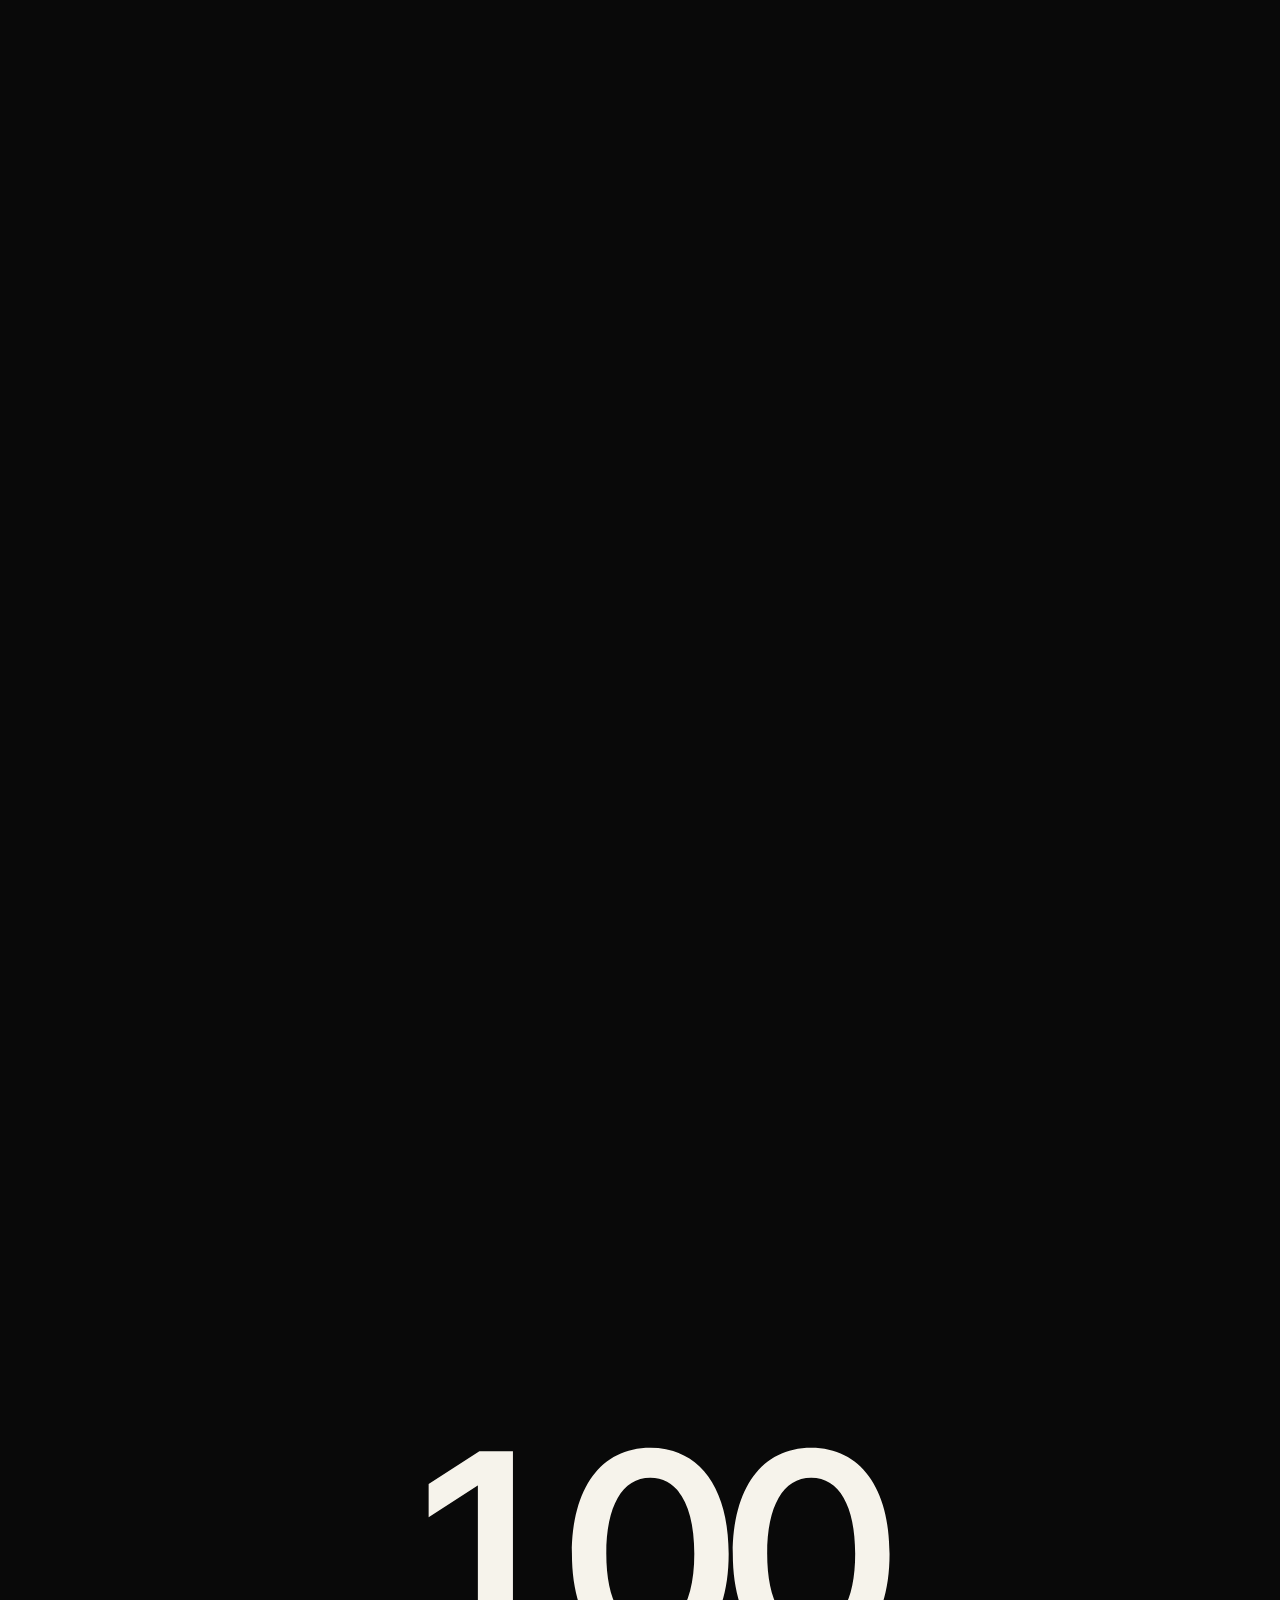
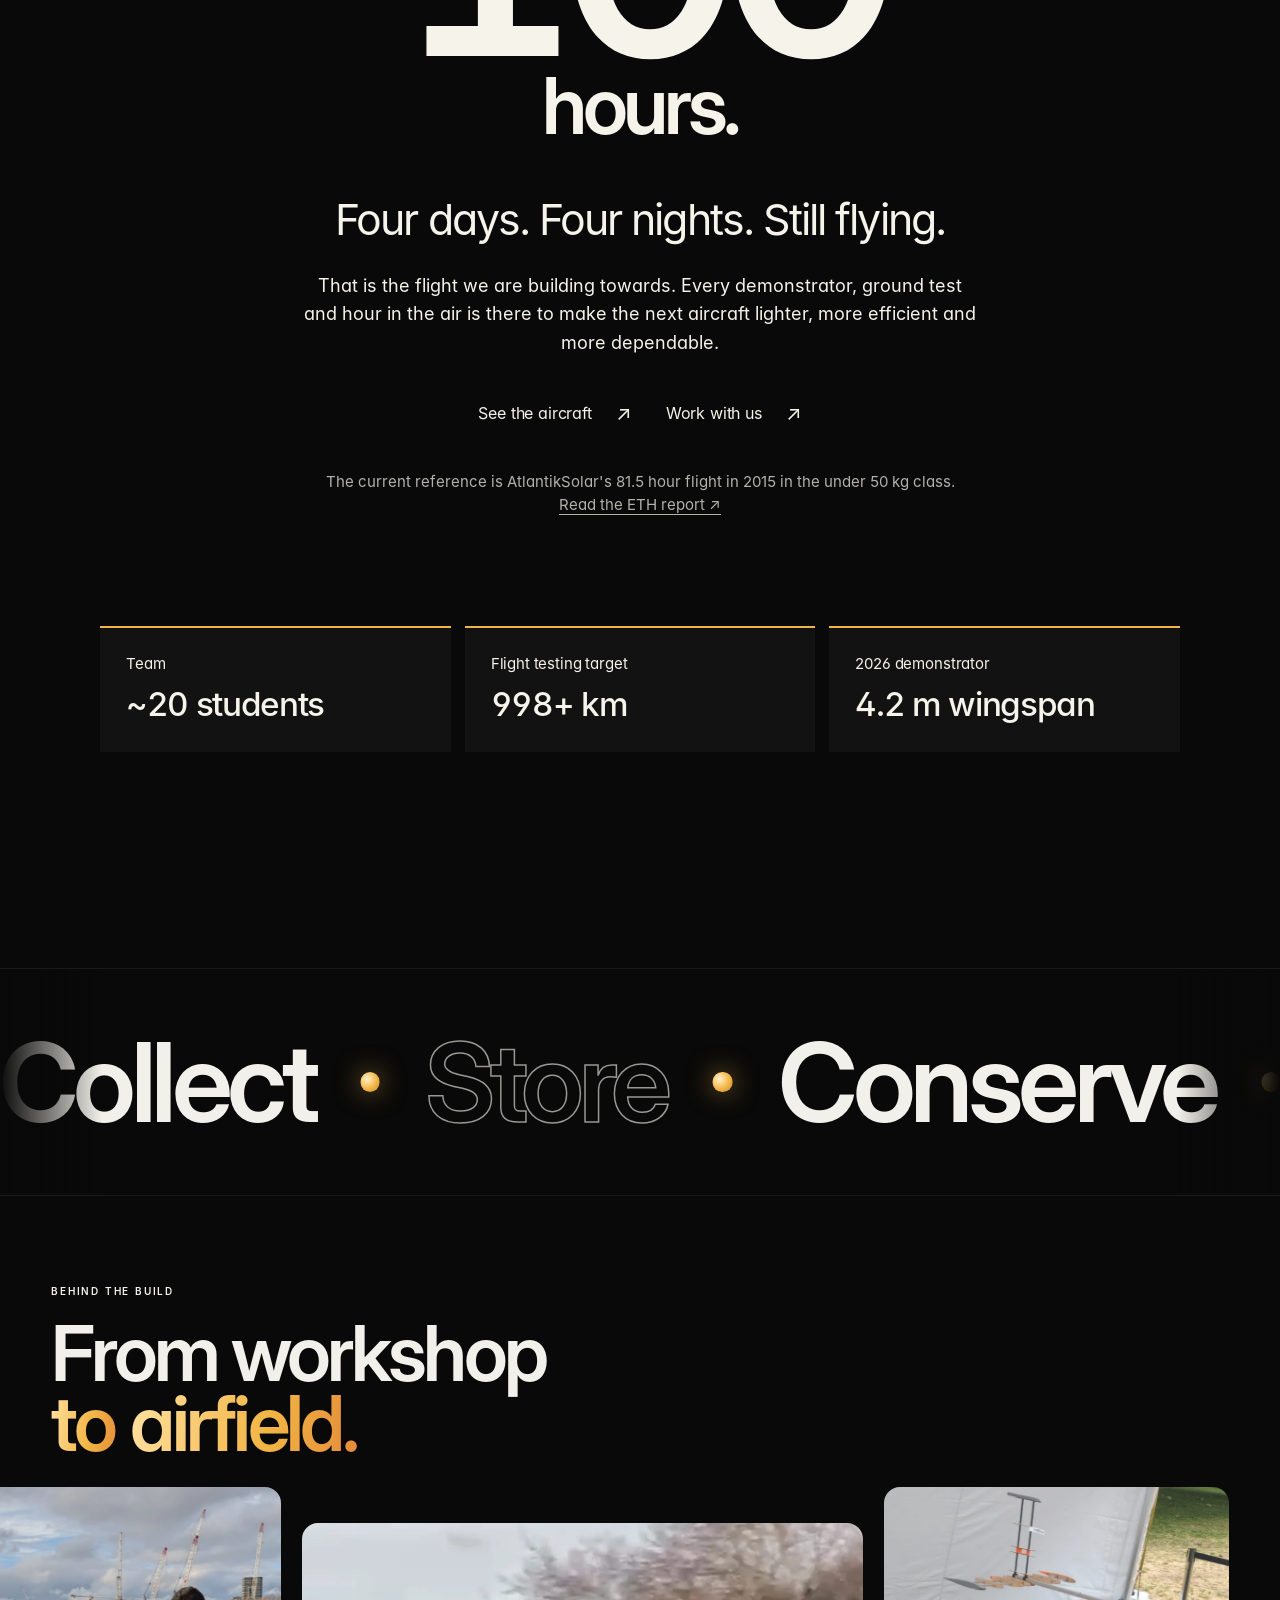
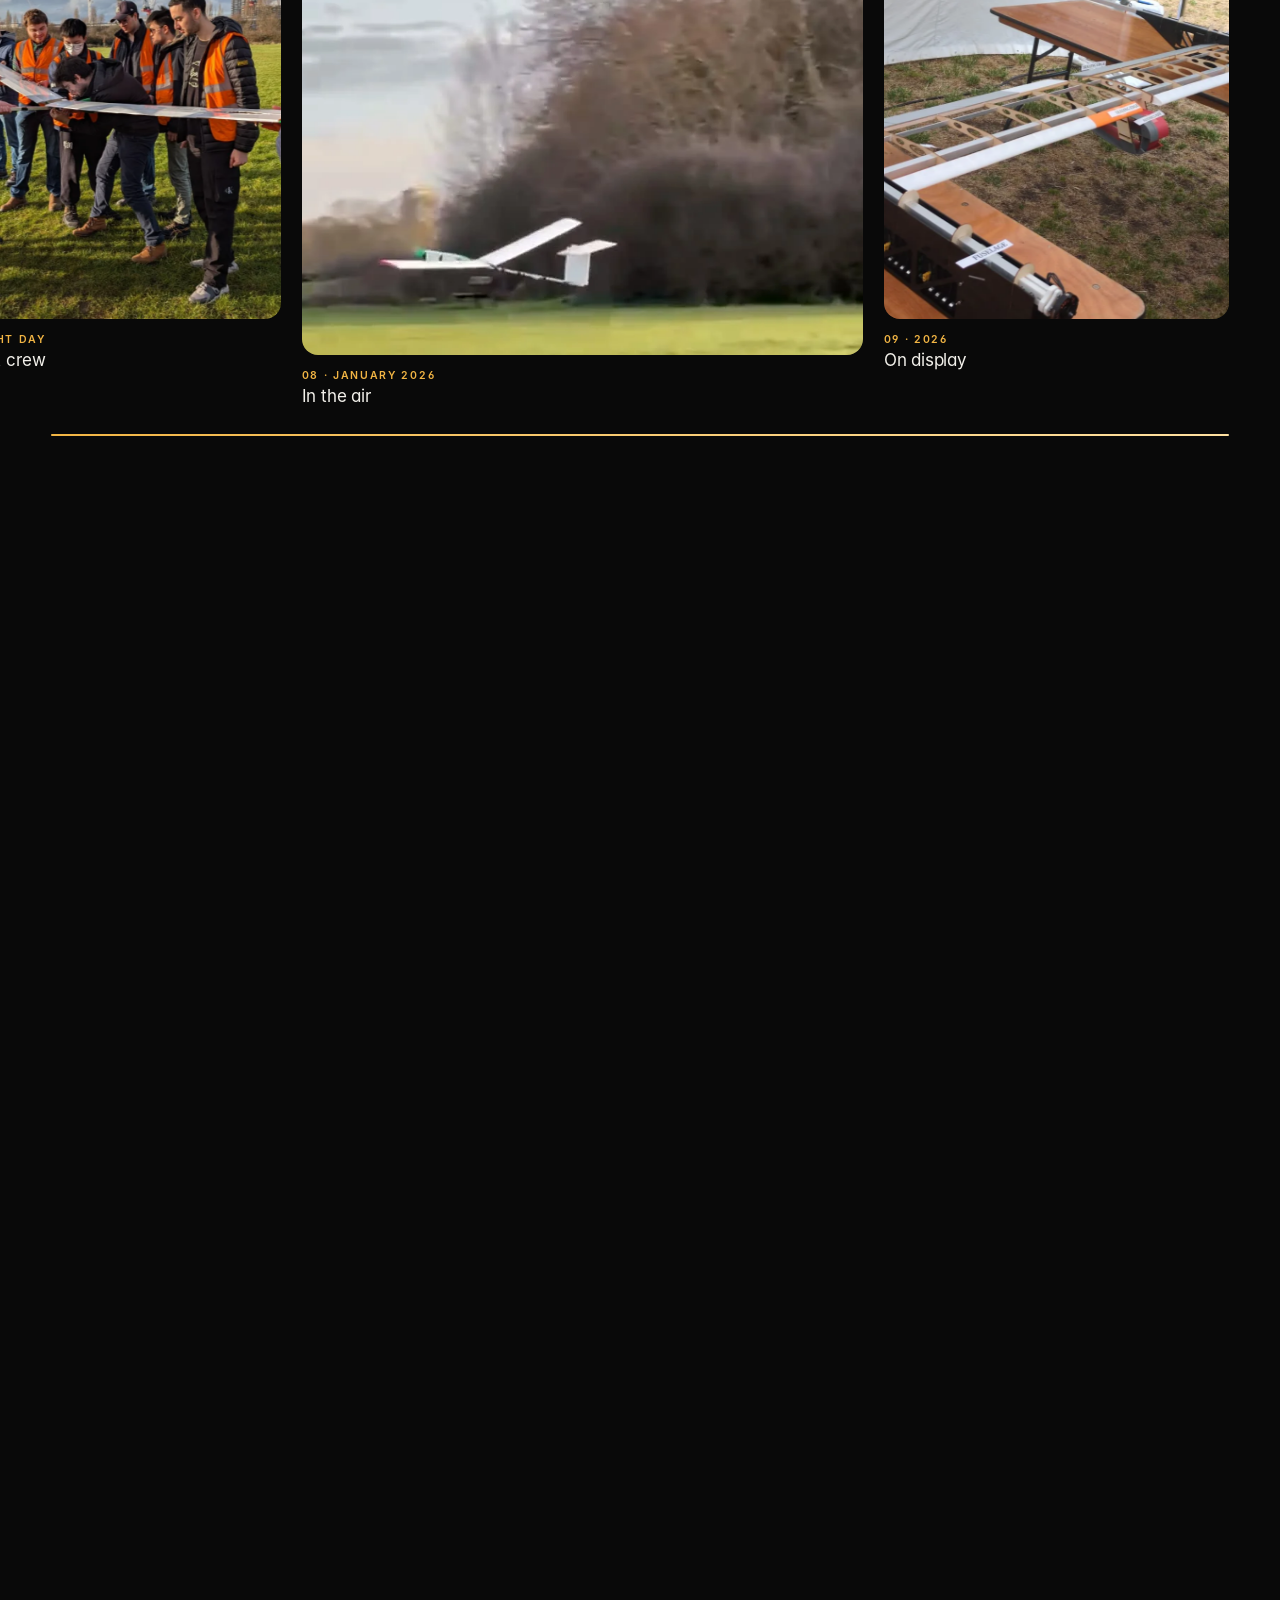
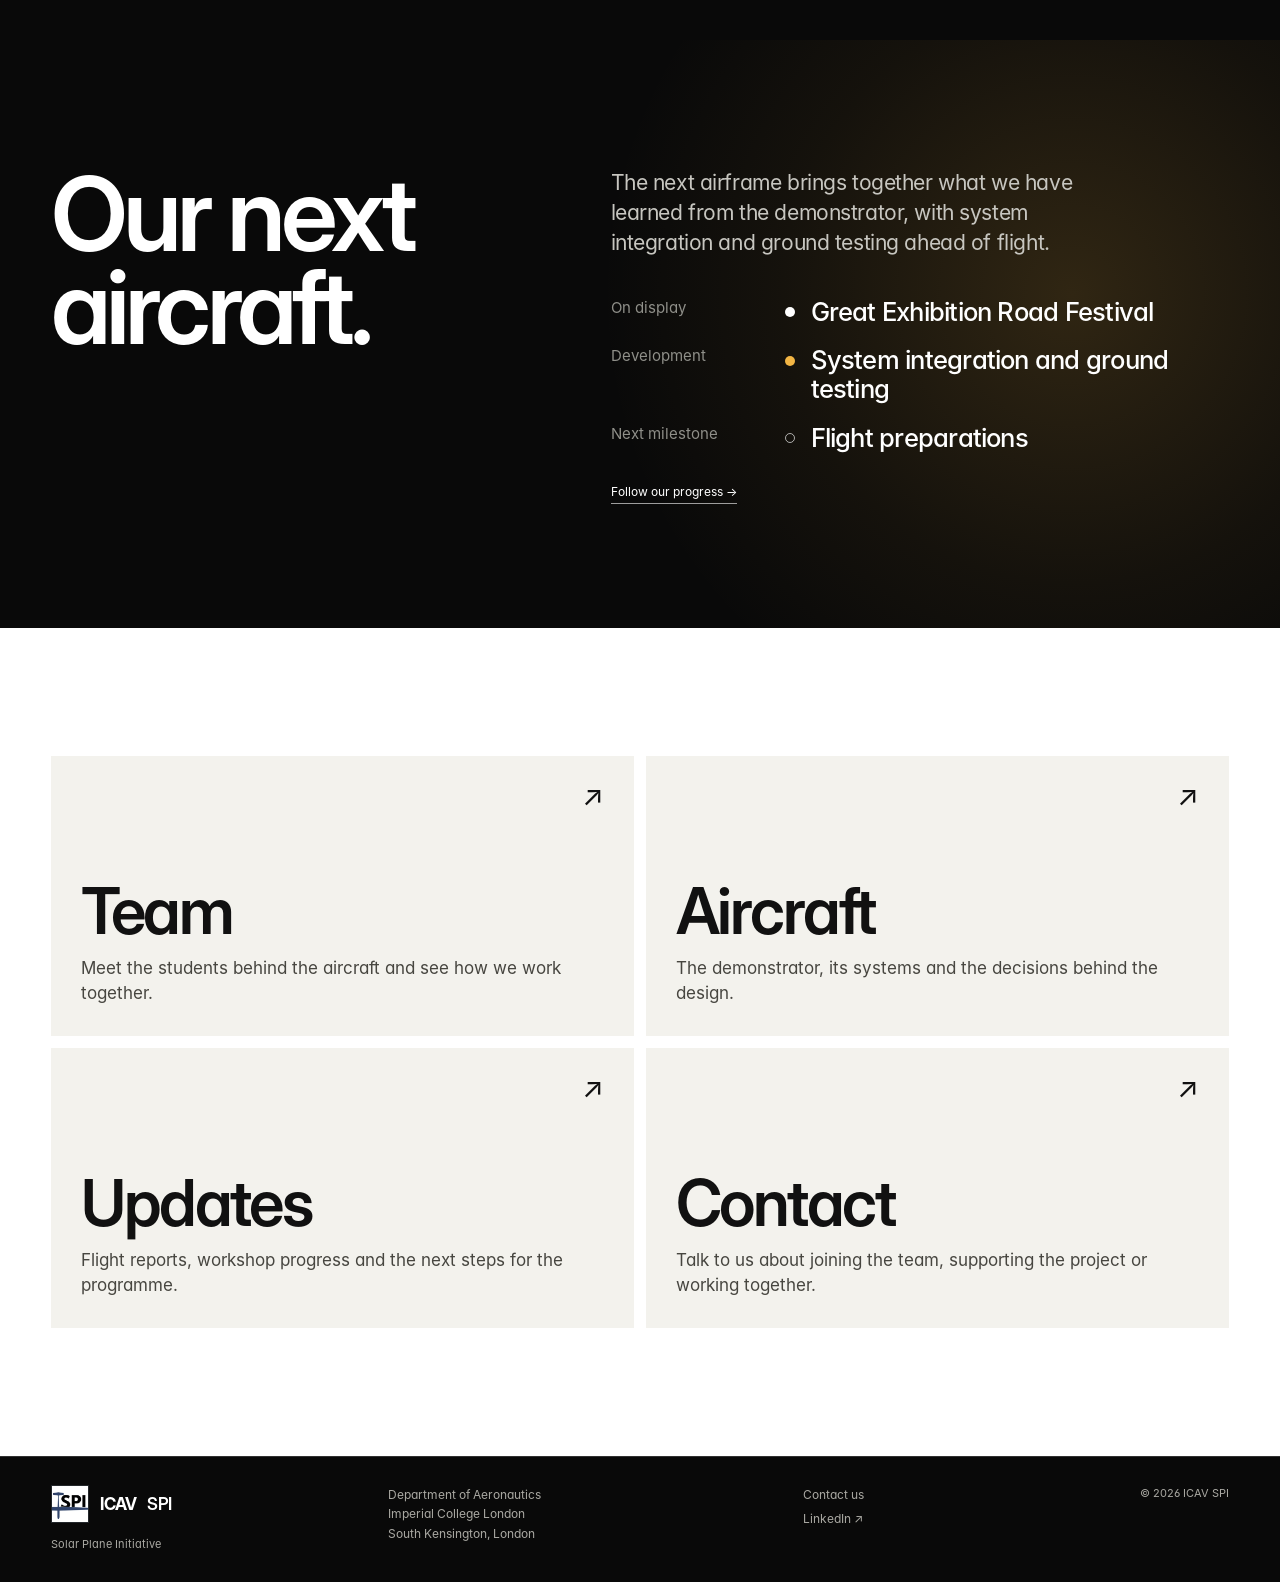
==== commit 89b35ab5: "Add 3D CAD viewer, hero flight path and workshop filmstrip - Aircraft page: "Take it for a spin" — i" ====
--- a/index.html
+++ b/index.html
@@ -1,4 +1,4 @@
-<!doctype html><html lang="en"><head><meta charset="utf-8"><meta name="viewport" content="width=device-width,initial-scale=1"><meta name="theme-color" content="#090909"><link rel="icon" type="image/png" sizes="140x140" href="assets/spi-logo.png?v=20260922-spifix2"><link rel="shortcut icon" href="assets/spi-logo.png?v=20260922-spifix2"><link rel="apple-touch-icon" href="assets/spi-logo.png?v=20260922-spifix2"><meta name="description" content="We are ICAV SPI, the Solar Plane Initiative at Imperial College London. We design, build and test solar aircraft to stay airborne for days at a time."><title>ICAV SPI | Solar Plane Initiative</title><link rel="stylesheet" href="site.css?v=20260922-spifix2"><link rel="stylesheet" href="flight.css?v=20261009-motion1"><link rel="stylesheet" href="motion.css?v=20261009-fixes1"><link rel="preload" href="assets/fonts/inter-display-600.woff" as="font" type="font/woff" crossorigin><link rel="preload" href="assets/fonts/inter-400.woff" as="font" type="font/woff" crossorigin><link rel="stylesheet" href="polish.css?v=20261103-flight2"><link rel="stylesheet" href="design.css?v=kn1"><script>try{if(!sessionStorage.getItem("kn-intro")&&!matchMedia("(prefers-reduced-motion: reduce)").matches)document.documentElement.classList.add("kn-loading")}catch(e){}</script></head><body>
+<!doctype html><html lang="en"><head><meta charset="utf-8"><meta name="viewport" content="width=device-width,initial-scale=1"><meta name="theme-color" content="#090909"><link rel="icon" type="image/png" sizes="140x140" href="assets/spi-logo.png?v=20260922-spifix2"><link rel="shortcut icon" href="assets/spi-logo.png?v=20260922-spifix2"><link rel="apple-touch-icon" href="assets/spi-logo.png?v=20260922-spifix2"><meta name="description" content="We are ICAV SPI, the Solar Plane Initiative at Imperial College London. We design, build and test solar aircraft to stay airborne for days at a time."><title>ICAV SPI | Solar Plane Initiative</title><link rel="stylesheet" href="site.css?v=20260922-spifix2"><link rel="stylesheet" href="flight.css?v=20261009-motion1"><link rel="stylesheet" href="motion.css?v=20261009-fixes1"><link rel="preload" href="assets/fonts/inter-display-600.woff" as="font" type="font/woff" crossorigin><link rel="preload" href="assets/fonts/inter-400.woff" as="font" type="font/woff" crossorigin><link rel="stylesheet" href="polish.css?v=20261103-hangar1"></head><body>
 <header class="site-header"><a class="brand" href="index.html">ICAV <span>SPI</span></a><button class="menu" type="button" aria-expanded="false" aria-controls="site-navigation">Menu</button><nav class="nav" id="site-navigation" aria-label="Main navigation"><a class="active" href="index.html">Home</a><a href="team.html">Team</a><a href="aircraft.html">Aircraft</a><a href="updates.html">Updates</a><a href="contact.html">Contact</a></nav></header>
 <a class="skip-link" href="#main-content">Skip to content</a>
 <main id="main-content">
@@ -139,6 +139,8 @@
 
 <div class="marquee" aria-hidden="true"><div class="marquee-track"><div class="marquee-group"><span>Collect</span><i></i><span class="outline">Store</span><i></i><span>Conserve</span><i></i><span class="outline">Repeat</span><i></i><span>100 hours</span><i></i><span class="outline">Four nights</span><i></i></div></div></div>
 
+<section class="film" aria-label="From the workshop to the airfield"><div class="film-pin"><div class="film-head"><p class="label">Behind the build</p><h2 class="display">From workshop<br><em>to airfield.</em></h2></div><div class="film-track"><figure class="film-frame"><div class="film-img"><img src="assets/images/workshop-team.webp" alt="ICAV SPI students assembling the aircraft wing in the workshop" loading="lazy" decoding="async"></div><figcaption><span>01 · Workshop</span>Wing assembly</figcaption></figure><figure class="film-frame"><div class="film-img"><img src="assets/images/wing-construction.webp" alt="Lightweight wing structure under construction on the workshop bench" loading="lazy" decoding="async"></div><figcaption><span>02 · Structures</span>Wing construction</figcaption></figure><figure class="film-frame"><div class="film-img"><img src="assets/images/solar-cell-test.webp" alt="Solar cells connected to a multimeter during an outdoor test" loading="lazy" decoding="async"></div><figcaption><span>03 · Energy</span>Solar cell testing</figcaption></figure><figure class="film-frame"><div class="film-img"><img src="assets/images/airframe-electronics.webp" alt="Hands working on the electronics inside an ICAV SPI airframe" loading="lazy" decoding="async"></div><figcaption><span>04 · Electronics</span>Wiring the airframe</figcaption></figure><figure class="film-frame"><div class="film-img"><img src="assets/images/aircraft-on-the-tube.webp" alt="The ICAV SPI team transporting the demonstrator on the London Underground" loading="lazy" decoding="async"></div><figcaption><span>05 · Logistics</span>A 4.2 m wing on the Tube</figcaption></figure><figure class="film-frame"><div class="film-img"><img src="assets/images/field-preparation.webp" alt="ICAV SPI students preparing the aircraft on the field before a flight test" loading="lazy" decoding="async"></div><figcaption><span>06 · Flight day</span>Field preparation</figcaption></figure><figure class="film-frame"><div class="film-img"><img src="assets/images/flight-test-crew.webp" alt="ICAV SPI flight test crew with the demonstrator at Wormwood Scrubs" loading="lazy" decoding="async"></div><figcaption><span>07 · Flight day</span>The test crew</figcaption></figure><figure class="film-frame"><div class="film-img"><img src="assets/images/demonstrator-in-flight.webp" alt="The ICAV SPI demonstrator in flight at Wormwood Scrubs" loading="lazy" decoding="async"></div><figcaption><span>08 · January 2026</span>In the air</figcaption></figure><figure class="film-frame"><div class="film-img"><img src="assets/images/airframe-display.webp" alt="ICAV SPI airframe and solar wing on display outdoors" loading="lazy" decoding="async"></div><figcaption><span>09 · 2026</span>On display</figcaption></figure></div><div class="film-progress" aria-hidden="true"><i></i></div></div></section>
+
 <section class="section black home-next"><div class="split"><div><p class="label">2026 programme</p><h2 class="display">Our next<br>aircraft.</h2></div><div><p class="lead">The next airframe brings together what we have learned from the demonstrator, with system integration and ground testing ahead of flight.</p><div class="timeline"><div class="timeline-row"><span>On display</span><strong>Great Exhibition Road Festival</strong></div><div class="timeline-row"><span>Development</span><strong>System integration and ground testing</strong></div><div class="timeline-row"><span>Next milestone</span><strong>Flight preparations</strong></div></div><a class="text-link" href="updates.html">Follow our progress →</a></div></div></section>
 
 <section class="section white home-explore"><div class="label">Explore ICAV SPI</div><div class="rows">
@@ -152,4 +154,4 @@
   <address class="footer-location">Department of Aeronautics<br>Imperial College London<br>South Kensington, London</address>
   <div class="footer-links"><a href="contact.html">Contact us</a><a href="https://www.linkedin.com/company/icavspi-solar-plane-initiative/" target="_blank" rel="noreferrer">LinkedIn ↗</a></div>
   <p class="footer-copyright">© <span data-year></span> ICAV SPI</p>
-</footer><script src="site.js?v=20261103-flight2"></script><script src="polish.js?v=20261103-flight2"></script><script src="design.js?v=kn1"></script></body></html>
+</footer><script src="site.js?v=20261103-flight2"></script><script src="polish.js?v=20261103-hangar1"></script></body></html>
--- a/polish.css
+++ b/polish.css
@@ -349,3 +349,94 @@
   .pr{opacity:1!important;translate:none!important}
   .polish .site-header{transition:none}
 }
+
+/* ==========================================================================
+   Hangar — interactive 3D model of the CAD (Aircraft page, hangar.js)
+   ========================================================================== */
+.hangar{padding-bottom:clamp(60px,7vw,110px)}
+.hangar-head{display:grid;grid-template-columns:1fr minmax(260px,440px);gap:40px;align-items:end;margin-bottom:clamp(30px,4vw,56px)}
+.hangar-head .lead{color:#b9b8b2}
+.hangar-stage{--hangar-warm:0;position:relative;height:clamp(460px,78vh,820px);border-radius:24px;overflow:hidden;isolation:isolate;
+  background:radial-gradient(120% 85% at 50% 0%,
+    color-mix(in srgb,#f6dcb8 calc(var(--hangar-warm) * 100%),#eef2f5),
+    color-mix(in srgb,#b88f74 calc(var(--hangar-warm) * 100%),#c3ced8));
+  transition:background .6s ease;color:#16202b}
+.hangar-stage.hangar-bp{background:radial-gradient(120% 85% at 50% 0%,#0d2342,#06101f);color:#d7ecff}
+.hangar-stage canvas{position:absolute;inset:0;width:100%;height:100%;display:block;cursor:grab;touch-action:pan-y;outline:none}
+.hangar-stage.hangar-grab canvas{cursor:grabbing}
+.hangar-stage canvas:focus-visible{box-shadow:inset 0 0 0 2px var(--sun)}
+.hangar-status{position:absolute;inset:0;display:grid;place-items:center;margin:0;font-size:14px;letter-spacing:.04em;opacity:.7;pointer-events:none}
+.hangar-ready .hangar-status:empty{display:none}
+.hangar-specs{position:absolute;left:24px;top:22px;margin:0;display:flex;gap:28px;pointer-events:none}
+.hangar-specs dt{font-size:10px;font-weight:600;letter-spacing:.16em;text-transform:uppercase;opacity:.6}
+.hangar-specs dd{margin:4px 0 0;font-family:var(--font-display);font-size:clamp(26px,2.6vw,38px);font-weight:600;letter-spacing:-.04em;font-variant-numeric:tabular-nums}
+.hangar-legend{position:absolute;right:20px;top:18px;margin:0;padding:0;list-style:none;display:grid;gap:4px;justify-items:end}
+.hangar-legend button{display:inline-flex;align-items:center;gap:8px;padding:6px 10px;border:0;border-radius:999px;background:color-mix(in srgb,currentColor 7%,transparent);color:inherit;font-size:12px;cursor:pointer;transition:background .25s}
+.hangar-legend button:hover,.hangar-legend button:focus-visible{background:color-mix(in srgb,currentColor 16%,transparent)}
+.hangar-legend i{width:10px;height:10px;border-radius:50%;box-shadow:inset 0 0 0 1px rgba(0,0,0,.25)}
+.hangar-legend small{opacity:.6}
+.hangar-hint{position:absolute;left:0;right:0;bottom:78px;margin:0;text-align:center;font-size:11px;letter-spacing:.08em;opacity:.55;pointer-events:none;transition:opacity .4s}
+.hangar-grab .hangar-hint{opacity:0}
+.hangar-bar{position:absolute;left:50%;bottom:18px;translate:-50% 0;display:flex;flex-wrap:wrap;justify-content:center;align-items:center;gap:8px;width:max-content;max-width:calc(100% - 24px)}
+.hangar-group,.hangar-sun{display:flex;align-items:center;gap:2px;padding:4px;border-radius:999px;
+  background:color-mix(in srgb,#ffffff 62%,transparent);-webkit-backdrop-filter:blur(14px) saturate(1.4);backdrop-filter:blur(14px) saturate(1.4);
+  box-shadow:0 8px 26px rgba(10,20,30,.12),inset 0 0 0 1px rgba(255,255,255,.5)}
+.hangar-bp .hangar-group,.hangar-bp .hangar-sun{background:rgba(10,30,58,.7);box-shadow:inset 0 0 0 1px rgba(127,214,255,.2)}
+.hangar-group button{border:0;background:none;color:inherit;font-size:12.5px;font-weight:500;padding:8px 13px;border-radius:999px;cursor:pointer;transition:background .25s,color .25s}
+.hangar-group button:hover{background:color-mix(in srgb,currentColor 10%,transparent)}
+.hangar-group button[aria-pressed="true"]{background:#0e1620;color:#fff}
+.hangar-bp .hangar-group button[aria-pressed="true"]{background:#7fd6ff;color:#06101f}
+.hangar-sun{gap:10px;padding:4px 14px 4px 14px;font-size:12px;font-weight:500}
+.hangar-sun input{width:clamp(90px,12vw,160px);accent-color:var(--sun)}
+.hangar-sun b{font-variant-numeric:tabular-nums;font-weight:600;min-width:38px}
+.hangar-nogl .hangar-bar,.hangar-nogl .hangar-hint,.hangar-nogl .hangar-specs{display:none}
+@media(max-width:900px){
+  .hangar-head{grid-template-columns:1fr}
+  .hangar-stage{height:min(78vh,620px);border-radius:18px}
+  .hangar-legend{display:none}
+  .hangar-hint{bottom:auto;top:84px}
+  .hangar-specs{left:16px;top:14px;gap:18px}
+  .hangar-bar{bottom:10px;gap:6px}
+  .hangar-group button{padding:7px 10px;font-size:12px}
+}
+
+/* ==========================================================================
+   Homepage hero: the aircraft flies a dotted flight path across the photo
+   ========================================================================== */
+.hero-path{position:absolute;inset:0;z-index:2;pointer-events:none;width:100%;height:100%;overflow:visible}
+.hero-path path{fill:none;stroke:rgba(255,255,255,.55);stroke-width:1.4;stroke-dasharray:2 8;stroke-linecap:round;vector-effect:non-scaling-stroke}
+.hero-path .hero-trail{stroke:var(--sun);stroke-dasharray:none;stroke-width:1.6;filter:drop-shadow(0 0 5px rgba(242,181,68,.85))}
+.hero-plane{position:absolute;z-index:3;left:0;top:0;width:48px;aspect-ratio:240/190;pointer-events:none;opacity:0;will-change:transform,opacity;
+  background:url("data:image/svg+xml,%3Csvg xmlns='http://www.w3.org/2000/svg' viewBox='0 0 240 190'%3E%3Cpath fill='%23ffffff' d='M120 69.5L16 71Q5 71.6 4.6 77.2Q5 83 15.5 84.2L120 88.6L224.5 84.2Q235 83 235.4 77.2Q235 71.6 224 71Z'/%3E%3Cg fill='%23ffffff'%3E%3Cpath d='M76 46h12v58H76zM152 46h12v58h-12zM80.7 100h2.6v72h-2.6zM156.7 100h2.6v72h-2.6zM66 162h32v9H66zM142 162h32v9h-32z'/%3E%3C/g%3E%3Cpath fill='%23a9cff2' d='M120 56q5.4 3.5 5.2 14-.6 12-5.2 18.5-4.6-6.5-5.2-18.5-.2-10.5 5.2-14z'/%3E%3C/svg%3E") center/contain no-repeat;
+  filter:drop-shadow(0 0 7px rgba(242,181,68,.75)) drop-shadow(0 6px 10px rgba(0,0,0,.35))}
+.hero-plane span{position:absolute;left:34px;top:-20px;white-space:nowrap;font-size:10px;font-weight:600;letter-spacing:.14em;text-transform:uppercase;color:var(--sun-soft);text-shadow:0 1px 6px rgba(0,0,0,.6)}
+@media(max-width:900px){.hero-path,.hero-plane{display:none}}
+
+/* ==========================================================================
+   "From workshop to airfield" — pinned horizontal filmstrip (homepage)
+   ========================================================================== */
+.film{position:relative;background:var(--ink);color:#f2f0ea}
+.film-pin{position:relative;padding:clamp(90px,10vw,140px) 0 70px}
+.film-head{padding:0 var(--pad);margin-bottom:46px}
+.film-head .display em{font-style:normal;color:var(--sun)}
+.film-head .display em .wi{background:linear-gradient(100deg,var(--sun-soft),var(--sun) 60%,#e48a3a);-webkit-background-clip:text;background-clip:text;color:transparent;padding-right:.04em}
+.film-track{display:flex;gap:clamp(14px,1.6vw,26px);padding:0 var(--pad);overflow-x:auto;scroll-snap-type:x mandatory;scroll-padding-inline:var(--pad);scrollbar-width:none}
+.film-track::-webkit-scrollbar{display:none}
+.film-frame{flex:none;width:clamp(260px,30vw,460px);margin:0;scroll-snap-align:start}
+.film-frame:nth-child(even){margin-top:clamp(30px,6vh,70px)}
+.film-img{aspect-ratio:4/5;overflow:hidden;border-radius:16px;background:#1b1712}
+.film-frame:nth-child(3n+2) .film-img{aspect-ratio:4/3.2}
+.film-img img{height:100%;object-fit:cover;transform:translate3d(var(--px,0px),0,0) scale(1.18)}
+.film-frame figcaption{margin-top:14px;font-size:17px;letter-spacing:-.01em}
+.film-frame figcaption span{display:block;margin-bottom:4px;font-size:10.5px;font-weight:600;letter-spacing:.16em;text-transform:uppercase;color:var(--sun)}
+.film-progress{margin:44px var(--pad) 0;height:2px;background:rgba(255,255,255,.12);border-radius:2px;overflow:hidden}
+.film-progress i{display:block;height:100%;background:linear-gradient(90deg,var(--sun),var(--sun-soft));transform:scaleX(var(--film,0));transform-origin:0 50%}
+.film-pinned .film-pin{position:sticky;top:0;height:100vh;height:100svh;display:flex;flex-direction:column;justify-content:center;padding:70px 0 40px;overflow:hidden}
+.film-pinned .film-track{overflow:visible;scroll-snap-type:none;width:max-content;transform:translate3d(var(--film-x,0px),0,0);will-change:transform}
+.film-pinned .film-head{margin-bottom:28px}
+.film-pinned .film-head .display{font-size:clamp(48px,6vw,96px)}
+.film-pinned .film-frame{--fh:min(48vh,500px);width:calc(var(--fh) * .8)}
+.film-pinned .film-frame:nth-child(3n+2){width:calc(var(--fh) * 1.3)}
+.film-pinned .film-img,.film-pinned .film-frame:nth-child(3n+2) .film-img{aspect-ratio:auto;height:var(--fh)}
+.film-pinned .film-frame:nth-child(even){margin-top:4vh}
+.film-pinned .film-progress{margin-top:28px}
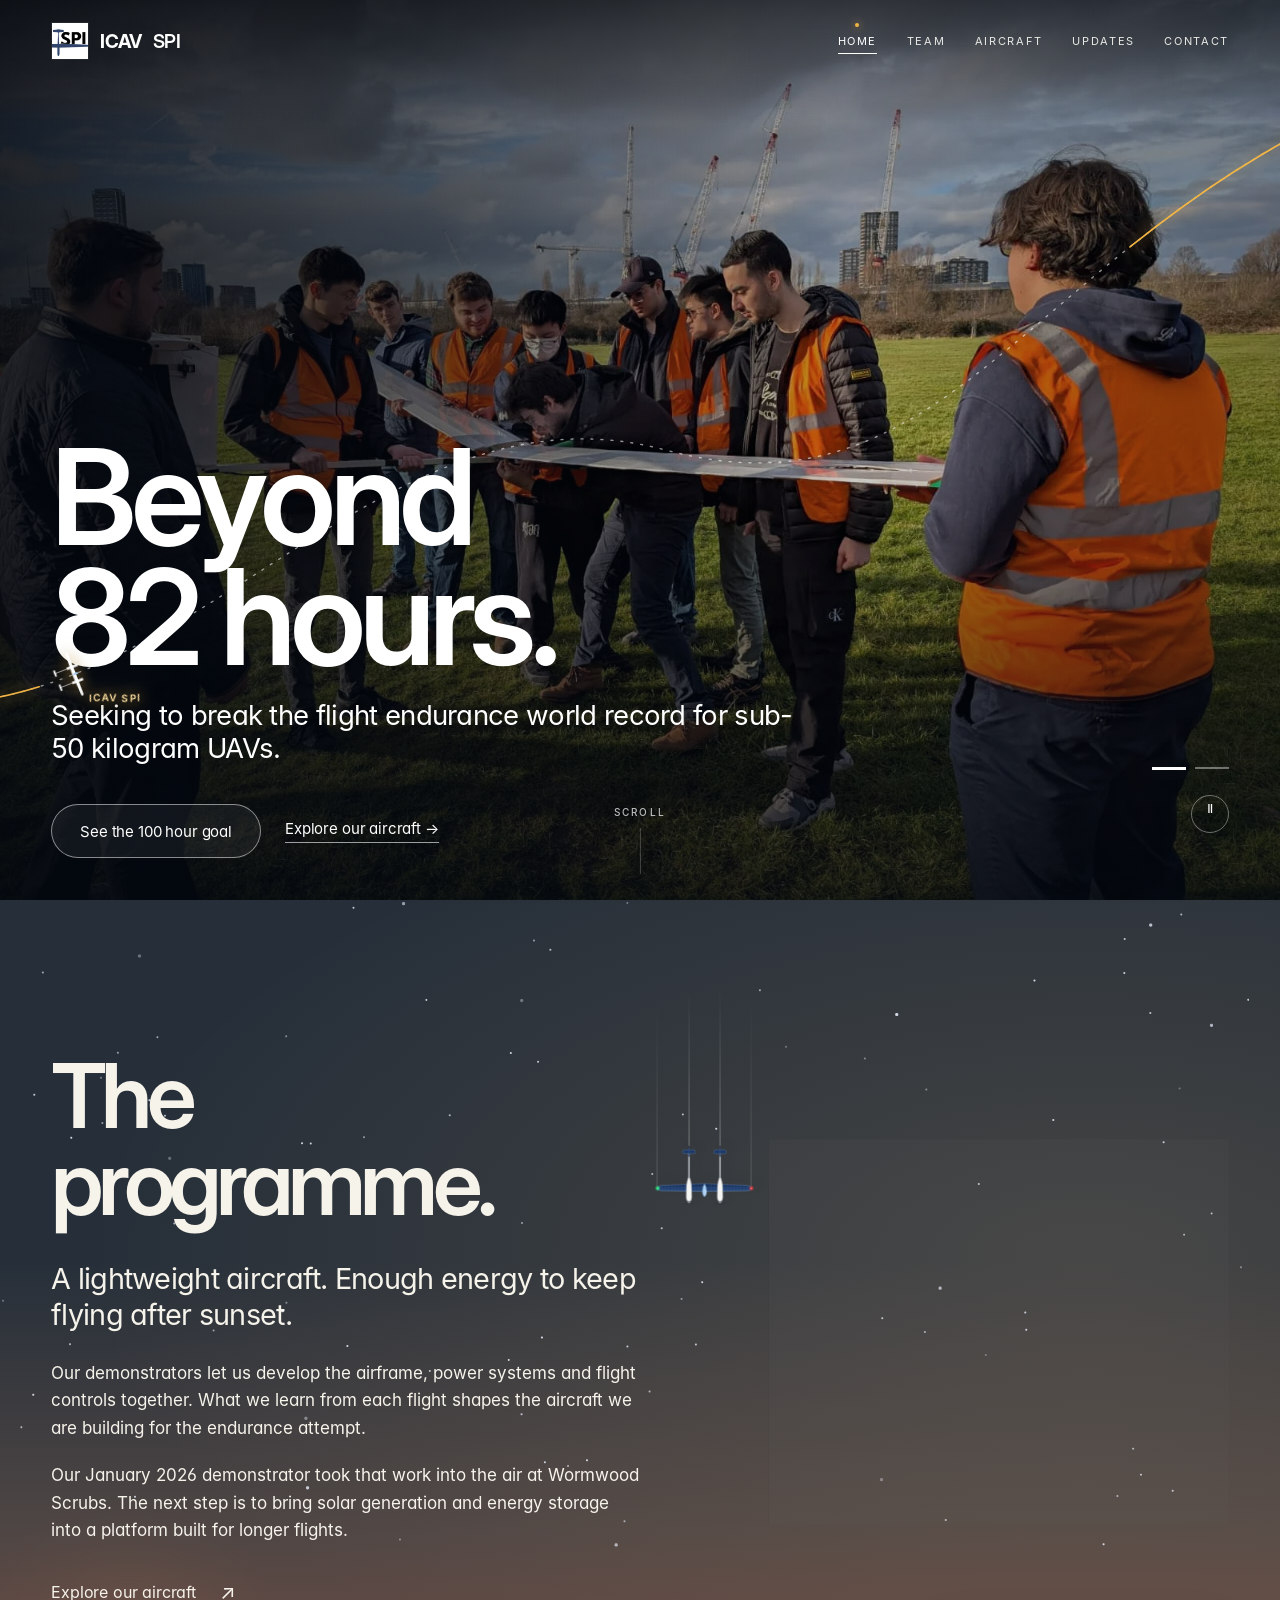
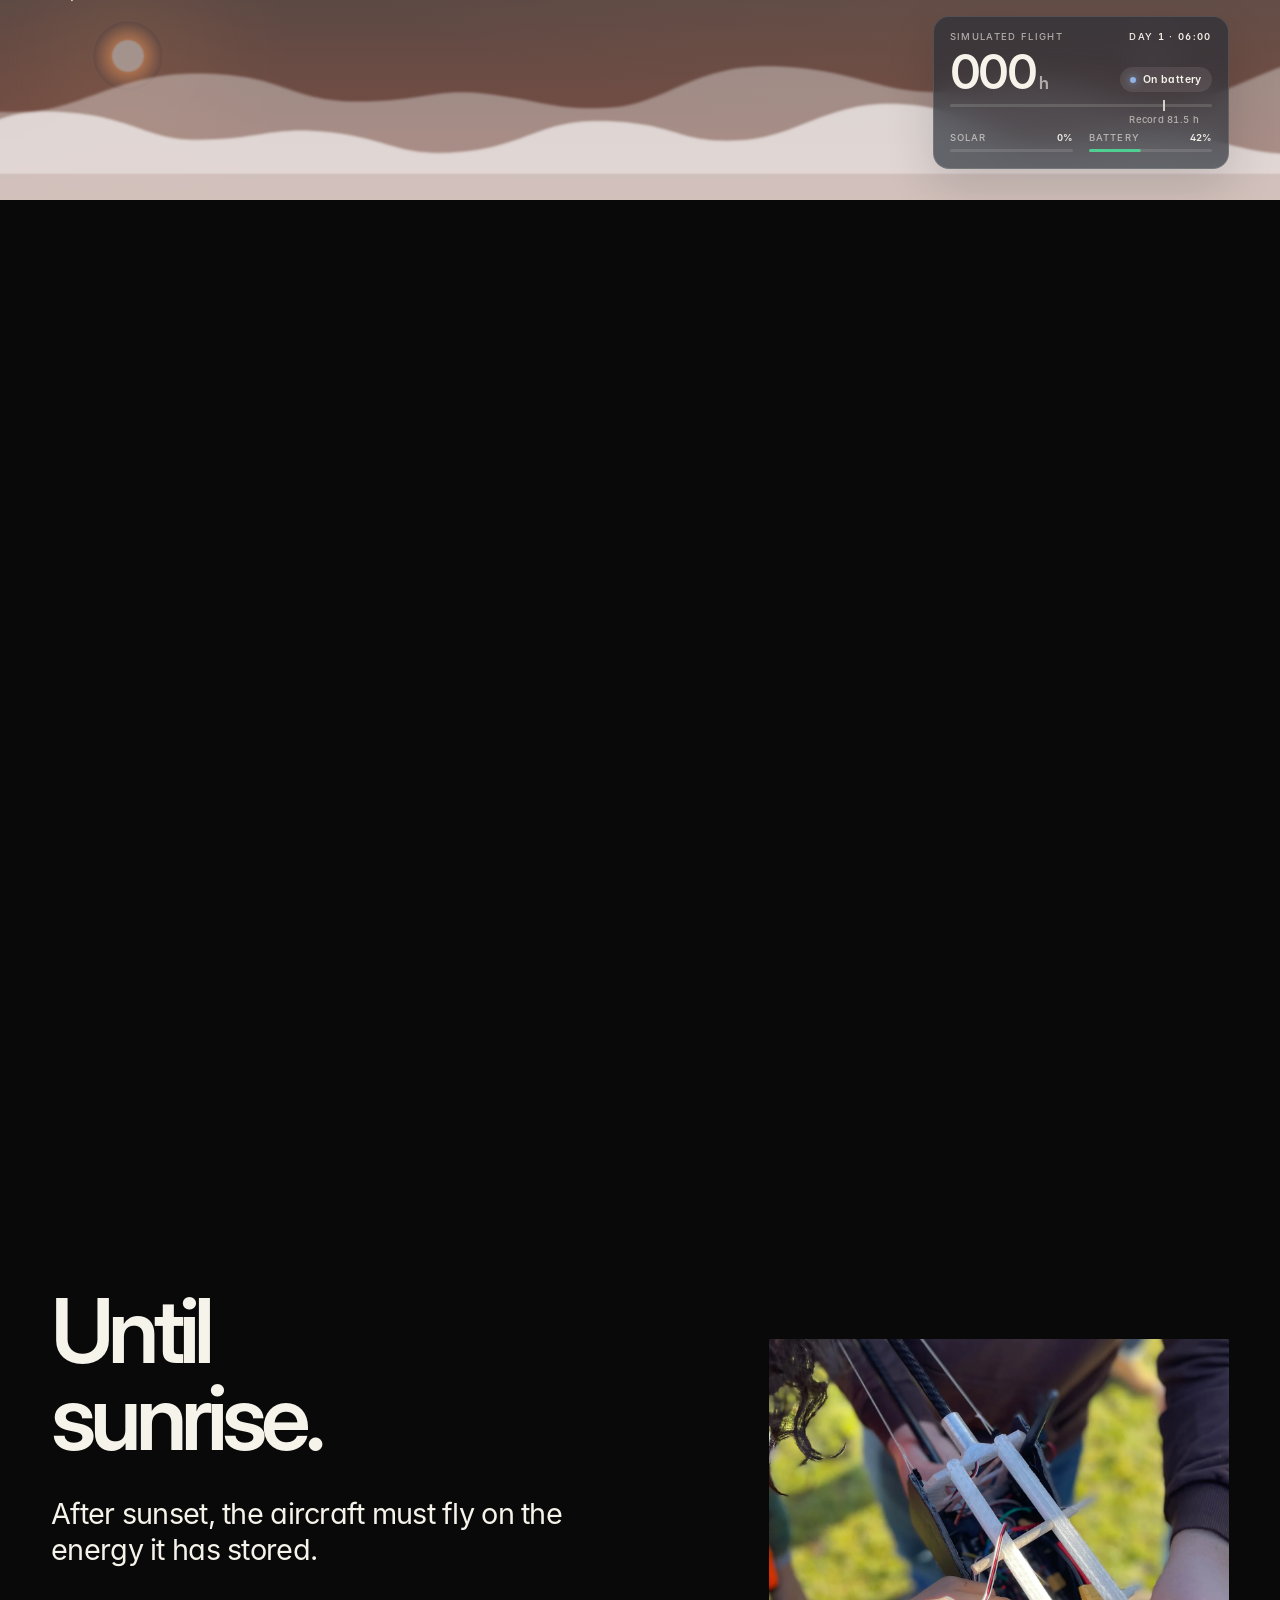
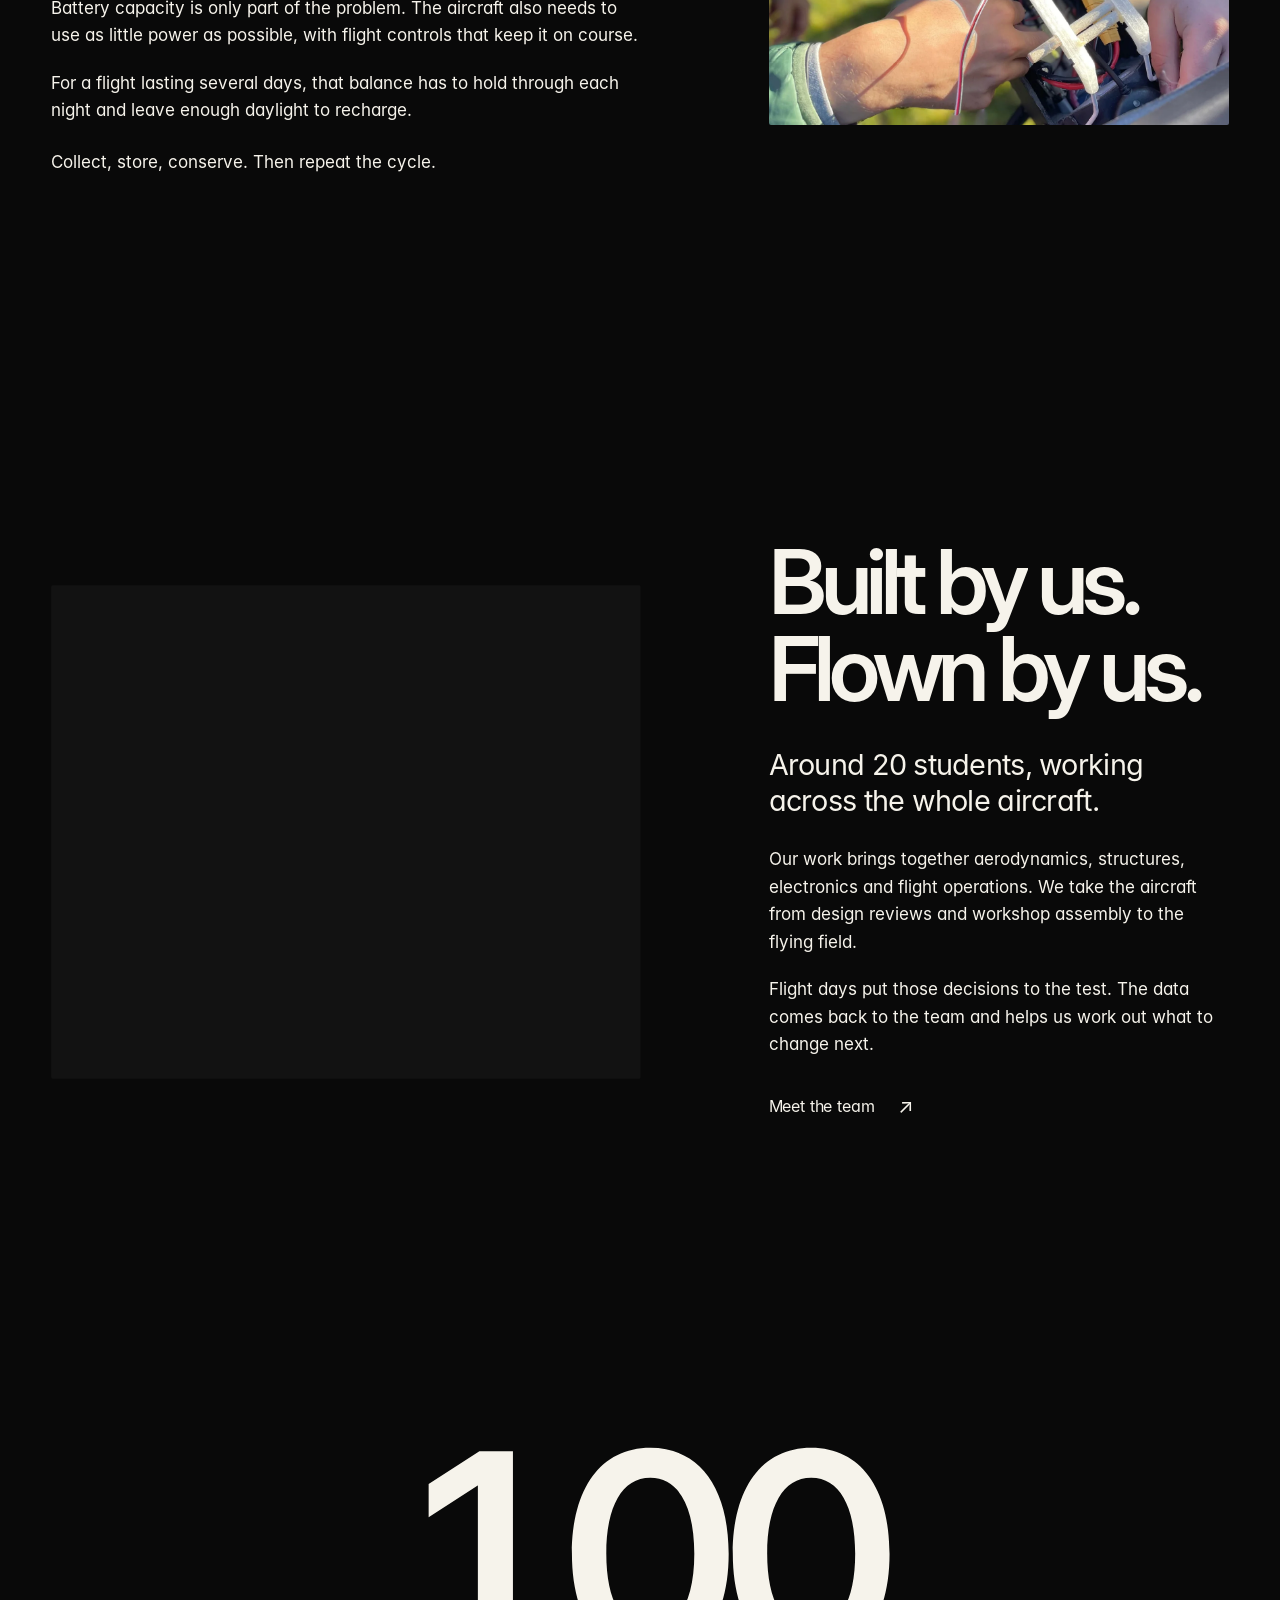
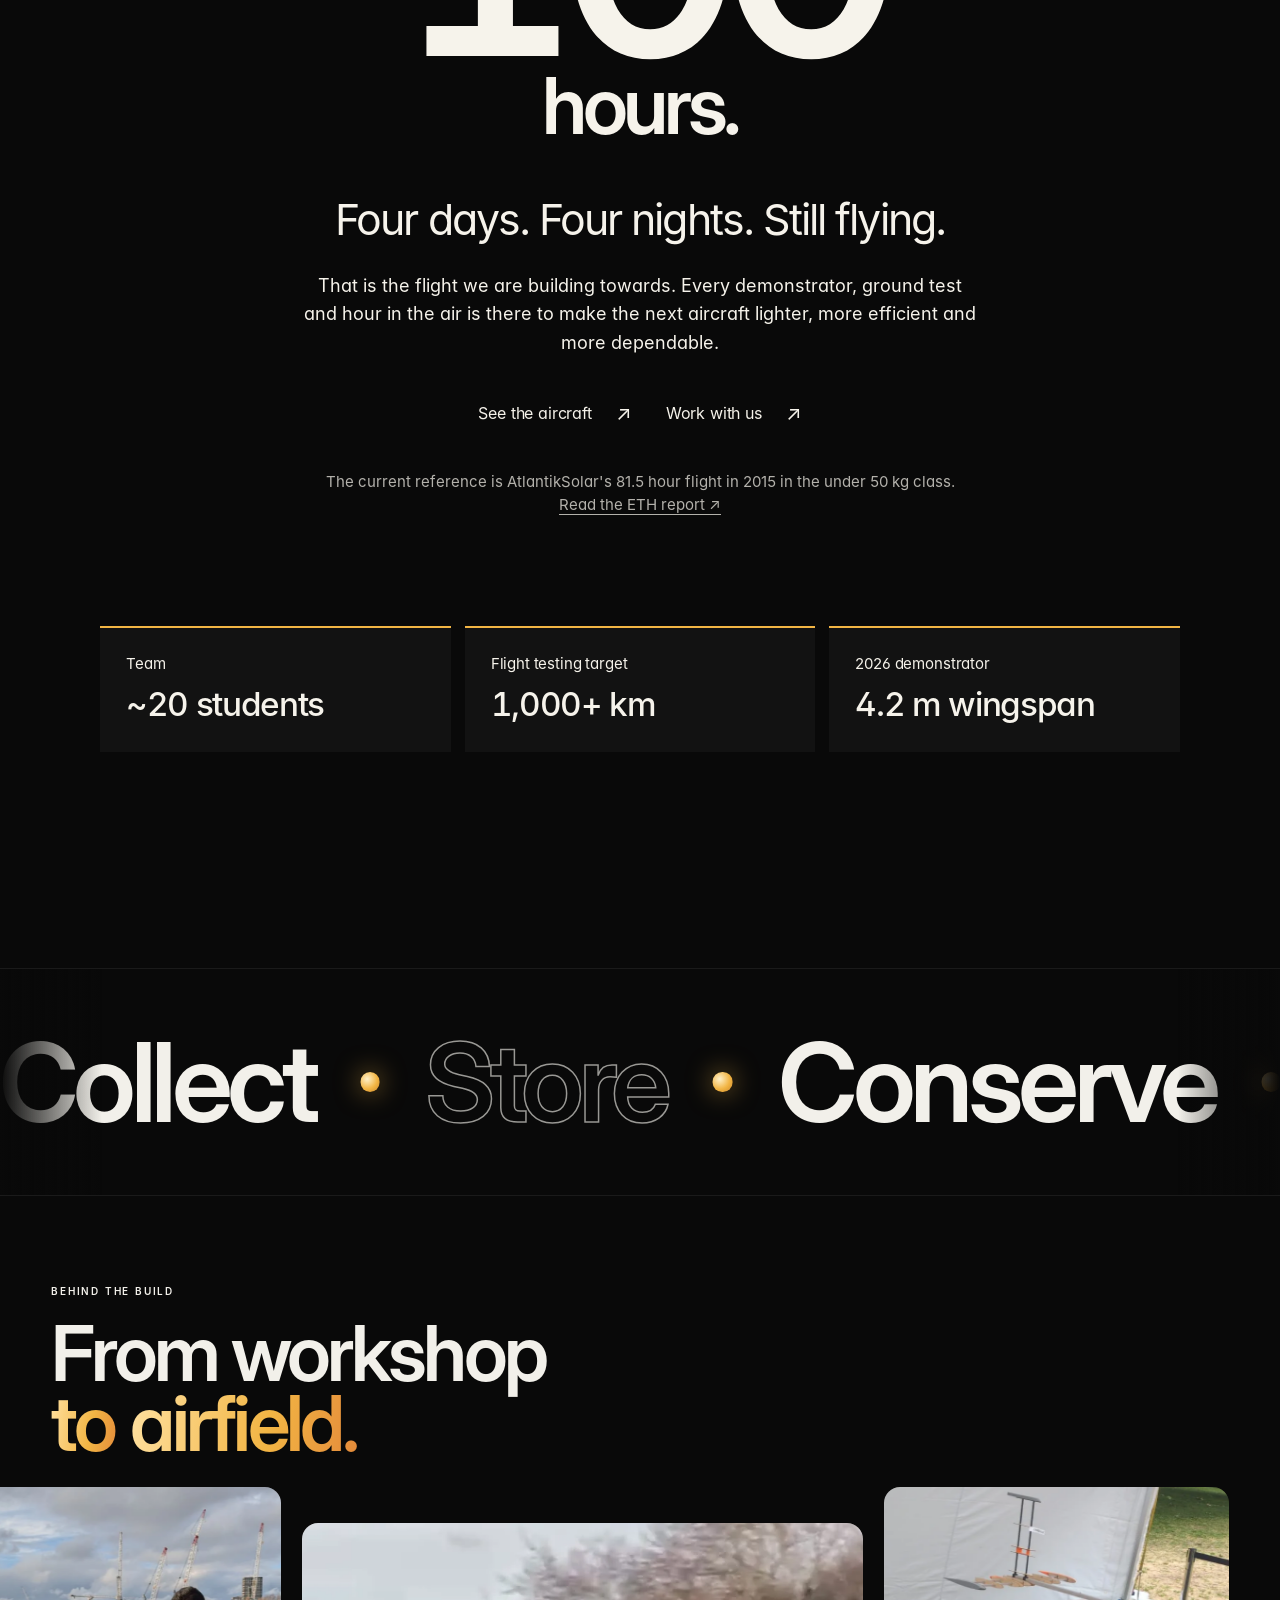
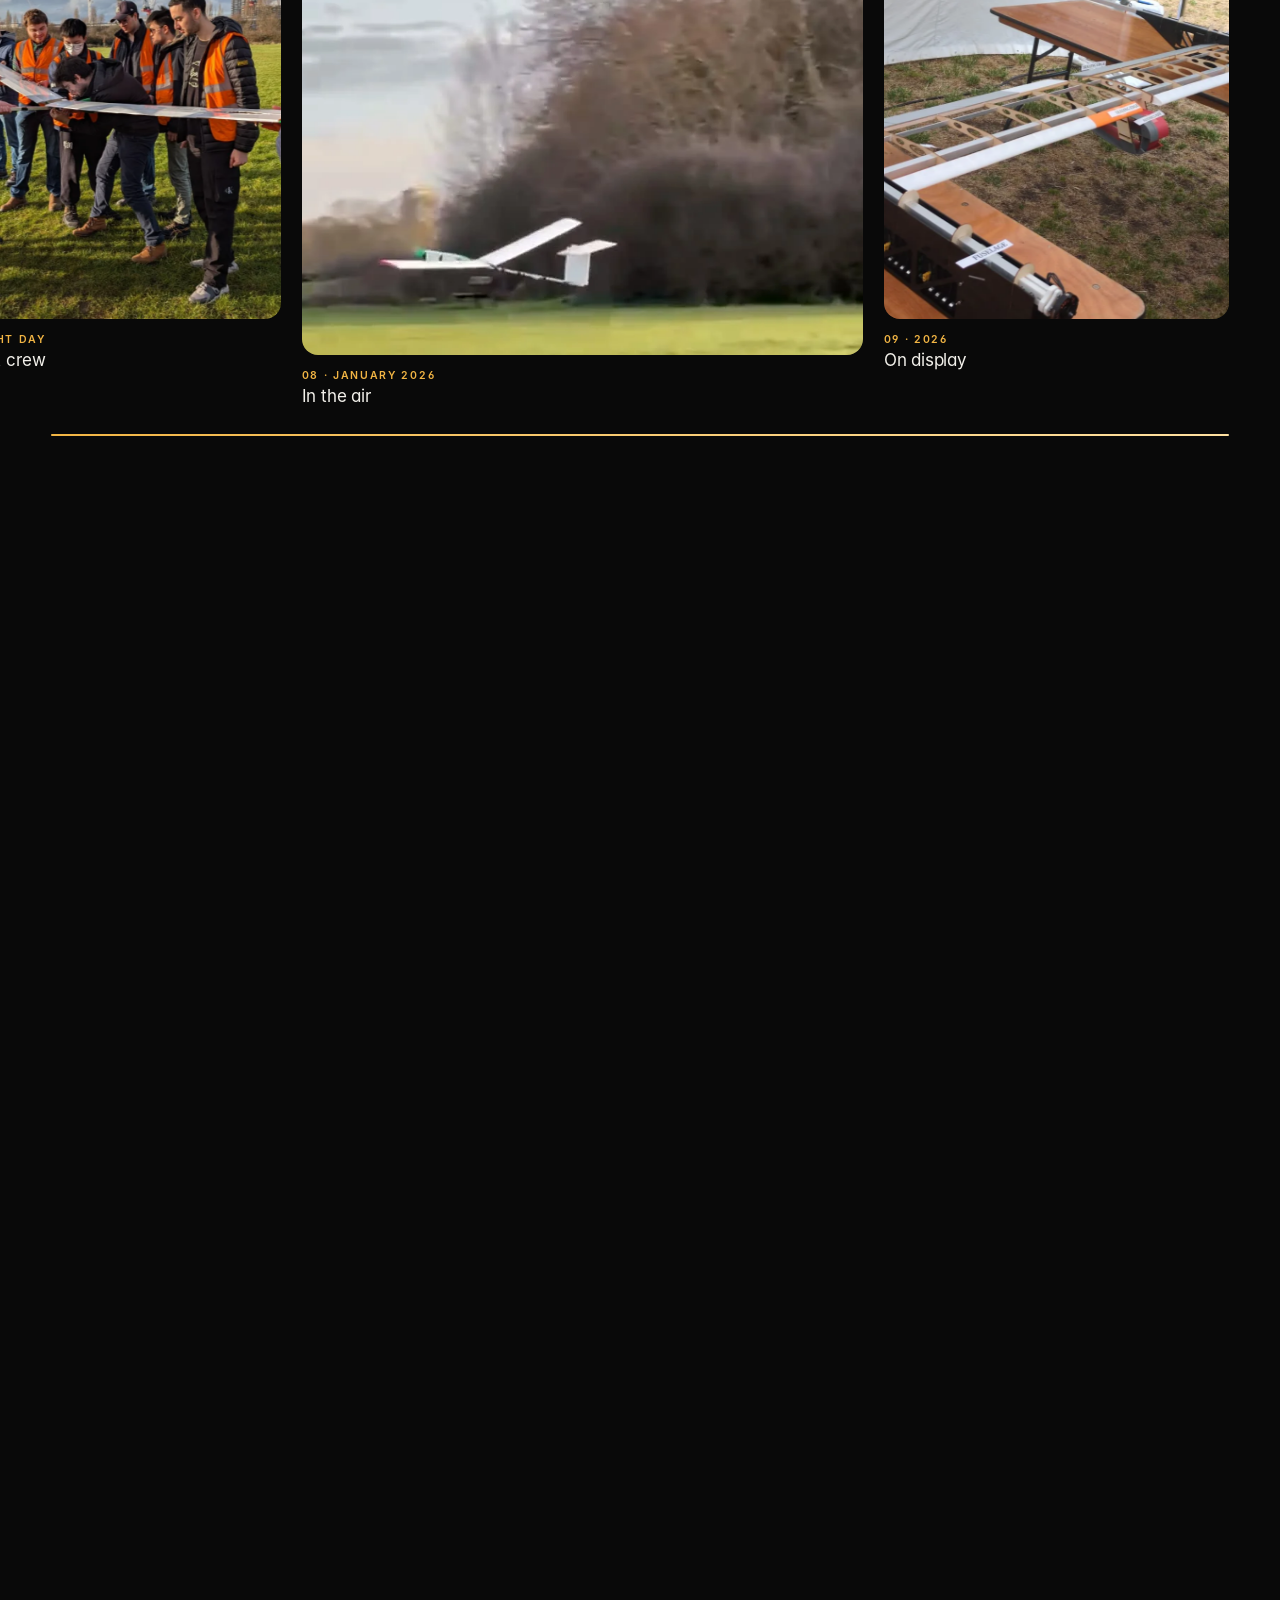
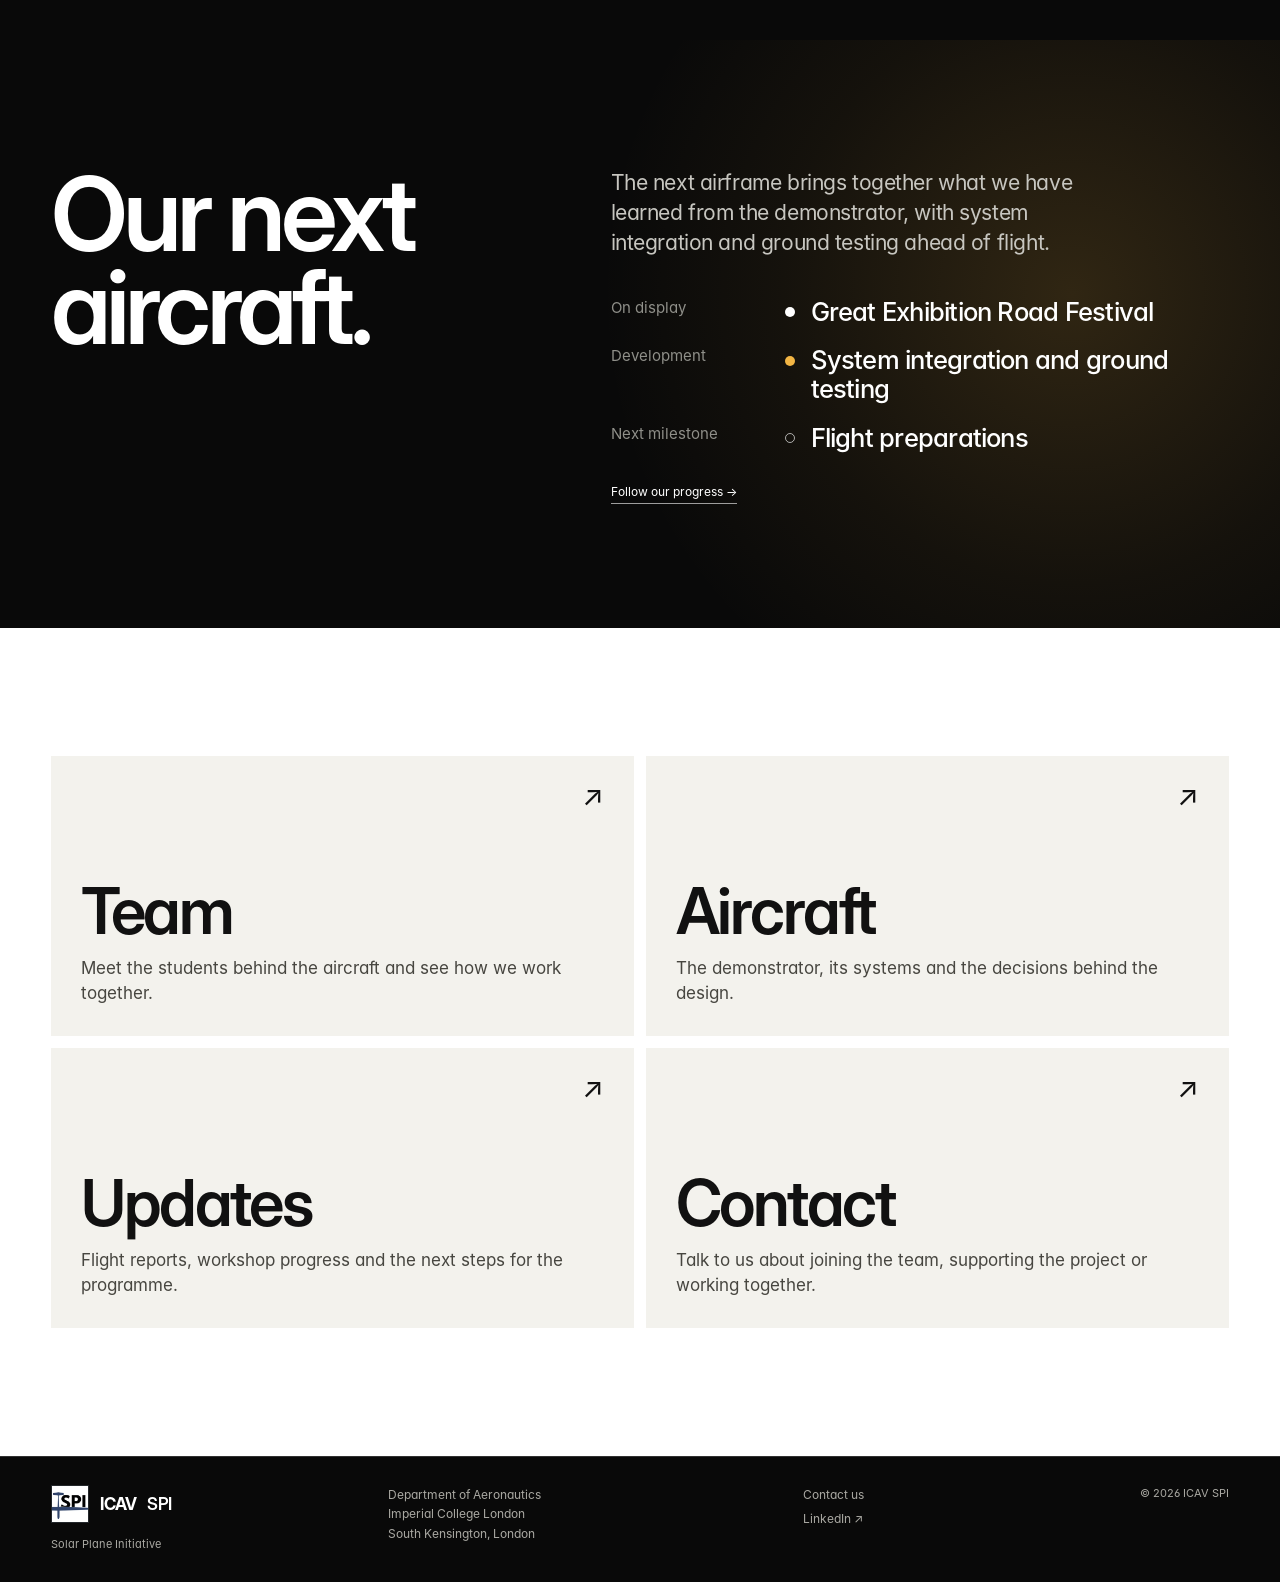
==== commit 8ee6c42b: "Add link previews, 404 page, sitemap, crew cards and flight video - Share previews: per-page Open Gr" ====
--- a/index.html
+++ b/index.html
@@ -1,4 +1,4 @@
-<!doctype html><html lang="en"><head><meta charset="utf-8"><meta name="viewport" content="width=device-width,initial-scale=1"><meta name="theme-color" content="#090909"><link rel="icon" type="image/png" sizes="140x140" href="assets/spi-logo.png?v=20260922-spifix2"><link rel="shortcut icon" href="assets/spi-logo.png?v=20260922-spifix2"><link rel="apple-touch-icon" href="assets/spi-logo.png?v=20260922-spifix2"><meta name="description" content="We are ICAV SPI, the Solar Plane Initiative at Imperial College London. We design, build and test solar aircraft to stay airborne for days at a time."><title>ICAV SPI | Solar Plane Initiative</title><link rel="stylesheet" href="site.css?v=20260922-spifix2"><link rel="stylesheet" href="flight.css?v=20261009-motion1"><link rel="stylesheet" href="motion.css?v=20261009-fixes1"><link rel="preload" href="assets/fonts/inter-display-600.woff" as="font" type="font/woff" crossorigin><link rel="preload" href="assets/fonts/inter-400.woff" as="font" type="font/woff" crossorigin><link rel="stylesheet" href="polish.css?v=20261103-hangar1"></head><body>
+<!doctype html><html lang="en"><head><meta charset="utf-8"><meta name="viewport" content="width=device-width,initial-scale=1"><meta name="theme-color" content="#090909"><link rel="icon" type="image/png" sizes="140x140" href="assets/spi-logo.png?v=20260922-spifix2"><link rel="shortcut icon" href="assets/spi-logo.png?v=20260922-spifix2"><link rel="apple-touch-icon" href="assets/spi-logo.png?v=20260922-spifix2"><meta name="description" content="We are ICAV SPI, the Solar Plane Initiative at Imperial College London. We design, build and test solar aircraft to stay airborne for days at a time."><link rel="canonical" href="https://icav-spi.pages.dev/"><meta property="og:type" content="website"><meta property="og:site_name" content="ICAV SPI"><meta property="og:title" content="ICAV SPI | Solar Plane Initiative"><meta property="og:description" content="We are ICAV SPI, the Solar Plane Initiative at Imperial College London. We design, build and test solar aircraft to stay airborne for days at a time."><meta property="og:url" content="https://icav-spi.pages.dev/"><meta property="og:image" content="https://icav-spi.pages.dev/assets/og/index.jpg"><meta property="og:image:width" content="1200"><meta property="og:image:height" content="630"><meta property="og:image:alt" content="ICAV SPI flight test crew with the solar demonstrator at Wormwood Scrubs"><meta property="og:locale" content="en_GB"><meta name="twitter:card" content="summary_large_image"><meta name="twitter:title" content="ICAV SPI | Solar Plane Initiative"><meta name="twitter:description" content="We are ICAV SPI, the Solar Plane Initiative at Imperial College London. We design, build and test solar aircraft to stay airborne for days at a time."><meta name="twitter:image" content="https://icav-spi.pages.dev/assets/og/index.jpg"><title>ICAV SPI | Solar Plane Initiative</title><link rel="stylesheet" href="site.css?v=20260922-spifix2"><link rel="stylesheet" href="flight.css?v=20261009-motion1"><link rel="stylesheet" href="motion.css?v=20261009-fixes1"><link rel="preload" href="assets/fonts/inter-display-600.woff" as="font" type="font/woff" crossorigin><link rel="preload" href="assets/fonts/inter-400.woff" as="font" type="font/woff" crossorigin><link rel="stylesheet" href="polish.css?v=20261103-seo1"><script type="application/ld+json">{"@context":"https://schema.org","@type":"Organization","name":"ICAV SPI","alternateName":"Imperial College Aerial Vehicles Solar Plane Initiative","url":"https://icav-spi.pages.dev/","logo":"https://icav-spi.pages.dev/assets/spi-logo.png","description":"Student team at Imperial College London designing, building and testing solar aircraft to stay airborne for days at a time.","sameAs":["https://www.linkedin.com/company/icavspi-solar-plane-initiative/"],"parentOrganization":{"@type":"CollegeOrUniversity","name":"Imperial College London","url":"https://www.imperial.ac.uk/"}}</script></head><body>
 <header class="site-header"><a class="brand" href="index.html">ICAV <span>SPI</span></a><button class="menu" type="button" aria-expanded="false" aria-controls="site-navigation">Menu</button><nav class="nav" id="site-navigation" aria-label="Main navigation"><a class="active" href="index.html">Home</a><a href="team.html">Team</a><a href="aircraft.html">Aircraft</a><a href="updates.html">Updates</a><a href="contact.html">Contact</a></nav></header>
 <a class="skip-link" href="#main-content">Skip to content</a>
 <main id="main-content">
@@ -154,4 +154,4 @@
   <address class="footer-location">Department of Aeronautics<br>Imperial College London<br>South Kensington, London</address>
   <div class="footer-links"><a href="contact.html">Contact us</a><a href="https://www.linkedin.com/company/icavspi-solar-plane-initiative/" target="_blank" rel="noreferrer">LinkedIn ↗</a></div>
   <p class="footer-copyright">© <span data-year></span> ICAV SPI</p>
-</footer><script src="site.js?v=20261103-flight2"></script><script src="polish.js?v=20261103-hangar1"></script></body></html>
+</footer><script src="site.js?v=20261103-flight2"></script><script src="polish.js?v=20261103-seo1"></script></body></html>
--- a/polish.css
+++ b/polish.css
@@ -440,3 +440,65 @@
 .film-pinned .film-img,.film-pinned .film-frame:nth-child(3n+2) .film-img{aspect-ratio:auto;height:var(--fh)}
 .film-pinned .film-frame:nth-child(even){margin-top:4vh}
 .film-pinned .film-progress{margin-top:28px}
+
+/* ==========================================================================
+   404 — "Lost in the clouds"
+   ========================================================================== */
+.lost{position:relative;min-height:100vh;min-height:100svh;display:flex;align-items:flex-end;overflow:hidden;
+  background:linear-gradient(180deg,#0d1726 0%,#26384f 52%,#c99a6b 100%);color:#fff;padding:120px var(--pad) clamp(70px,12vh,130px)}
+.lost-sky{position:absolute;inset:0;pointer-events:none}
+.lost-sun{position:absolute;right:16%;bottom:22%;width:120px;aspect-ratio:1;border-radius:50%;background:radial-gradient(circle,#fff4d6 0 30%,#ffc278 36%,transparent 70%);box-shadow:0 0 160px 70px rgba(255,170,90,.32)}
+.lost-orbit{position:absolute;right:20%;top:30%;width:min(34vw,420px);aspect-ratio:1;translate:50% -50%}
+.lost-plane{position:absolute;left:50%;top:0;width:84px;translate:-50% -50%;rotate:90deg;filter:drop-shadow(0 10px 14px rgba(0,0,0,.35))}
+.lost-plane svg{display:block;width:100%;height:auto}
+.polish-motion .lost-orbit{animation:lost-orbit 14s linear infinite}
+@keyframes lost-orbit{to{rotate:360deg}}
+.lost-orbit::before{content:"";position:absolute;inset:0;border-radius:50%;border:1.5px dashed rgba(255,255,255,.28)}
+.lost-cloud{position:absolute;left:-10%;right:-10%;bottom:-2px;height:clamp(140px,24vh,240px);background:url("assets/cloud-front.svg") center bottom/110% 100% no-repeat;opacity:.85}
+.lost-cloud.c1{background-image:url("assets/cloud-back.svg");bottom:5vh;opacity:.35}
+.polish-motion .lost-cloud.c1{animation:lost-drift 30s ease-in-out infinite alternate}
+.polish-motion .lost-cloud.c2{animation:lost-drift 22s ease-in-out infinite alternate-reverse}
+@keyframes lost-drift{from{translate:-3% 0}to{translate:3% 0}}
+.lost-copy{position:relative;z-index:2;max-width:680px}
+.lost-copy .lead{margin-top:26px;color:rgba(255,255,255,.86)}
+.lost-copy .hero-actions{margin-top:32px}
+@media(max-width:900px){.lost-orbit{right:30%;top:24%;width:56vw}.lost-sun{right:8%;bottom:auto;top:16%;width:80px}}
+
+/* ==========================================================================
+   Team: crew cards (monogram until a headshot is added)
+   ========================================================================== */
+.crew-grid{list-style:none;margin:54px 0 0;padding:0;display:grid;grid-template-columns:repeat(5,minmax(0,1fr));gap:12px}
+.crew-card{display:grid;grid-template-columns:auto 1fr;grid-template-rows:auto auto;align-items:center;column-gap:14px;padding:14px;border-radius:16px;
+  background:rgba(255,255,255,.04);border:1px solid rgba(255,255,255,.08);transition:background .3s,border-color .3s,transform .5s var(--ease-out),opacity .9s ease,translate 1.1s var(--ease-out);
+  transition-delay:0s,0s,0s,calc(var(--d,0) * 90ms),calc(var(--d,0) * 90ms)}
+.crew-card:hover{background:rgba(255,255,255,.07);border-color:rgba(242,181,68,.4);transform:translateY(-3px)}
+.crew-face{grid-row:1/span 2;width:52px;height:52px;border-radius:50%;overflow:hidden;display:grid;place-items:center;
+  background:linear-gradient(135deg,hsl(var(--h) 42% 34%),hsl(calc(var(--h) + 50) 48% 16%));
+  font-family:var(--font-display);font-size:18px;font-weight:600;letter-spacing:-.02em;color:#fff;box-shadow:inset 0 0 0 1px rgba(255,255,255,.18);transition:box-shadow .3s}
+.crew-card:hover .crew-face{box-shadow:inset 0 0 0 1px rgba(255,255,255,.18),0 0 0 2px var(--sun)}
+.crew-face img{width:100%;height:100%;object-fit:cover}
+.crew-name{align-self:end;font-size:15px;font-weight:500;letter-spacing:-.01em;line-height:1.25}
+.crew-role{align-self:start;margin-top:3px;font-size:10px;font-weight:600;letter-spacing:.14em;text-transform:uppercase;color:var(--sun)}
+.crew-card:not(:has(.crew-role)) .crew-name{grid-row:1/span 2;align-self:center}
+@media(max-width:1100px){.crew-grid{grid-template-columns:repeat(3,minmax(0,1fr))}}
+@media(max-width:640px){.crew-grid{grid-template-columns:repeat(2,minmax(0,1fr));gap:8px}.crew-card{padding:10px;column-gap:10px}.crew-face{width:40px;height:40px;font-size:14px}.crew-name{font-size:13.5px}}
+
+/* ==========================================================================
+   Aircraft: "Watch it fly" (click to load the LinkedIn video)
+   ========================================================================== */
+.watch-grid{display:grid;grid-template-columns:minmax(260px,.75fr) 1.25fr;gap:clamp(40px,6vw,100px);align-items:center}
+.watch-copy .lead{margin:26px 0 28px;color:#44433f}
+.watch-frame{position:relative;aspect-ratio:16/9;border-radius:20px;overflow:hidden;background:#101418;box-shadow:0 30px 70px rgba(15,22,28,.18)}
+.watch-frame img{position:absolute;inset:0;width:100%;height:100%;object-fit:cover;filter:saturate(.95) brightness(.82);transition:transform 1.4s var(--ease-out),filter .6s}
+.watch-frame:hover img{transform:scale(1.04);filter:saturate(1) brightness(.72)}
+.watch-play{position:absolute;inset:0;display:flex;flex-direction:column;align-items:center;justify-content:center;gap:16px;width:100%;border:0;background:none;color:#fff;cursor:pointer;font-size:15px;font-weight:500;letter-spacing:-.01em}
+.watch-icon{position:relative;width:84px;height:84px;border-radius:50%;background:rgba(255,255,255,.14);-webkit-backdrop-filter:blur(10px);backdrop-filter:blur(10px);
+  box-shadow:inset 0 0 0 1.5px rgba(255,255,255,.7);transition:transform .5s var(--ease-out),background .3s}
+.watch-icon::after{content:"";position:absolute;left:52%;top:50%;translate:-40% -50%;border-style:solid;border-width:13px 0 13px 21px;border-color:transparent transparent transparent #fff}
+.polish-motion .watch-icon::before{content:"";position:absolute;inset:-1px;border-radius:50%;box-shadow:0 0 0 0 rgba(242,181,68,.6);animation:watch-pulse 2.4s ease-out infinite}
+@keyframes watch-pulse{0%{box-shadow:0 0 0 0 rgba(242,181,68,.55)}70%,100%{box-shadow:0 0 0 22px rgba(242,181,68,0)}}
+.watch-play:hover .watch-icon,.watch-play:focus-visible .watch-icon{transform:scale(1.08);background:var(--sun)}
+.watch-note{position:absolute;right:16px;bottom:12px;margin:0;font-size:11px;letter-spacing:.06em;color:rgba(255,255,255,.7)}
+.watch-frame.is-playing{aspect-ratio:auto;height:min(720px,86vh);background:#fff;display:flex;justify-content:center}
+.watch-frame.is-playing iframe{width:100%;max-width:560px;height:100%;border:0}
+@media(max-width:900px){.watch-grid{grid-template-columns:1fr}.watch-frame.is-playing{height:640px}}
